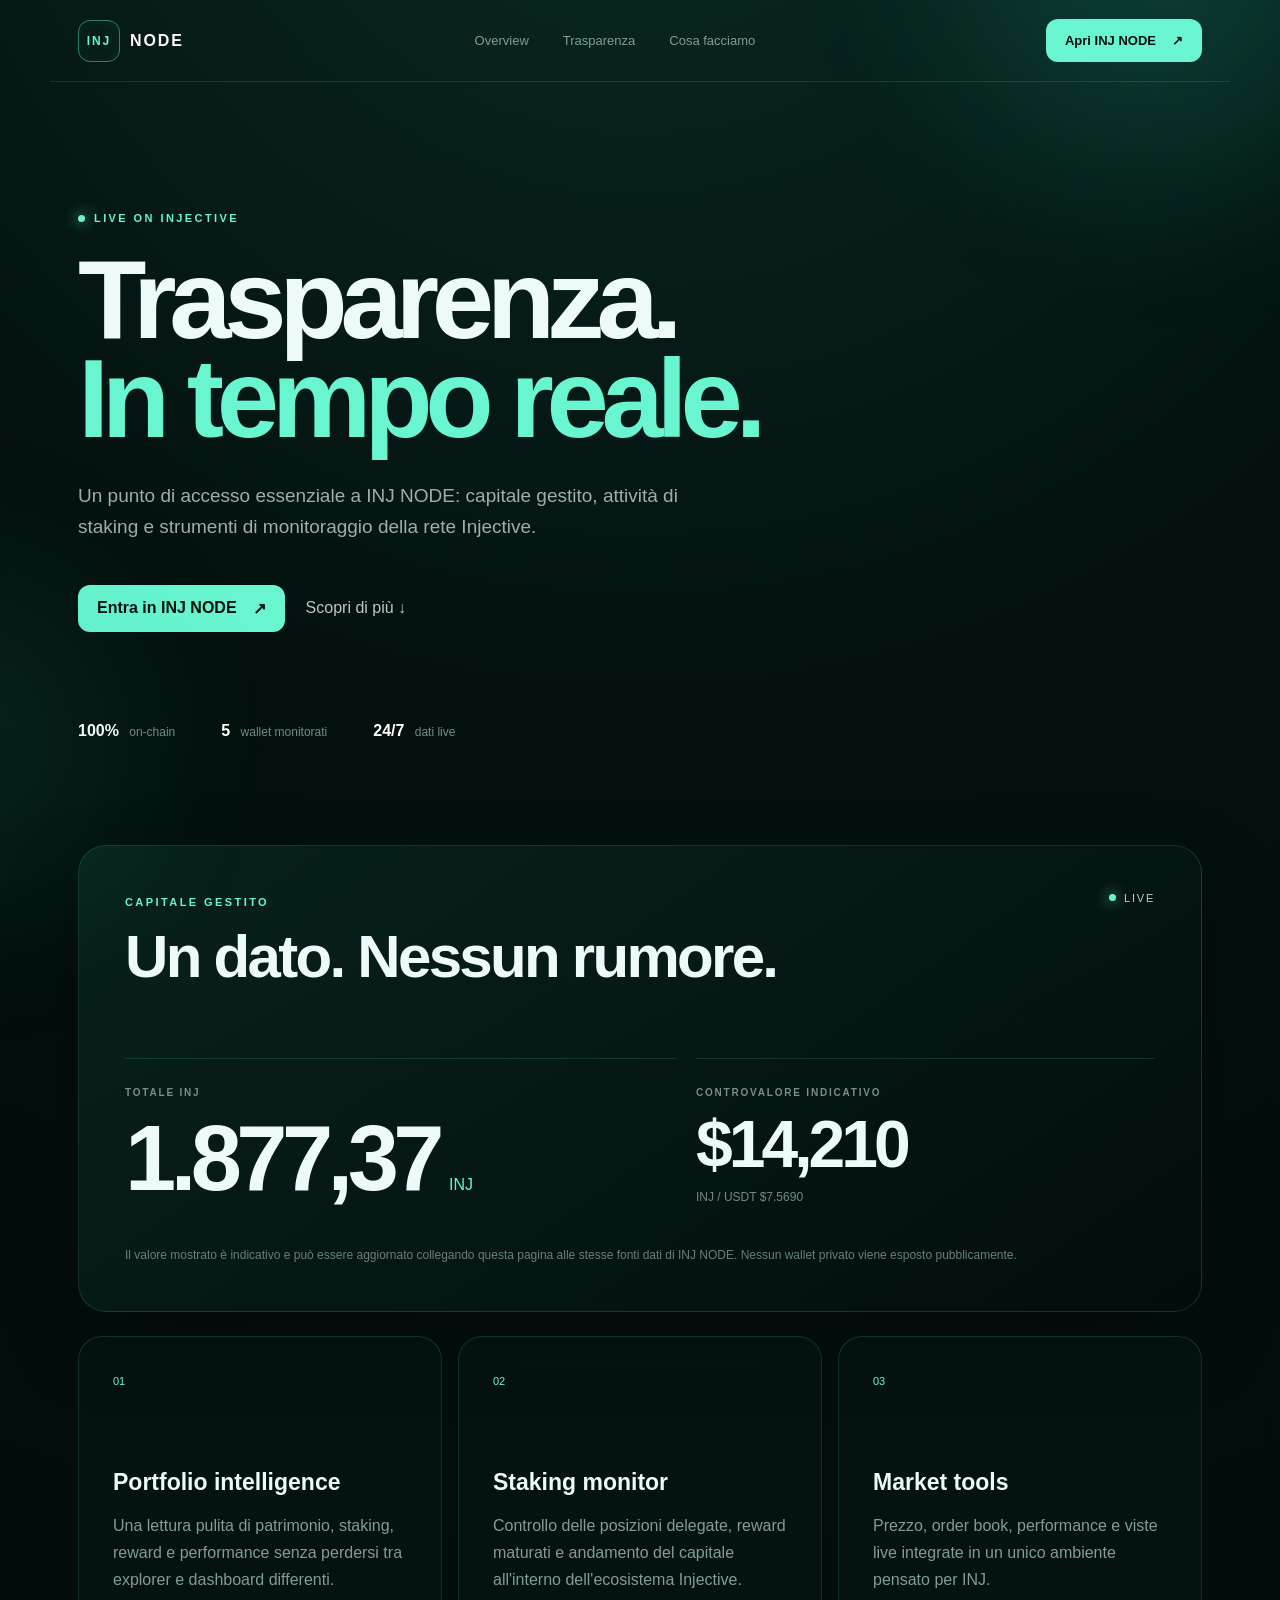
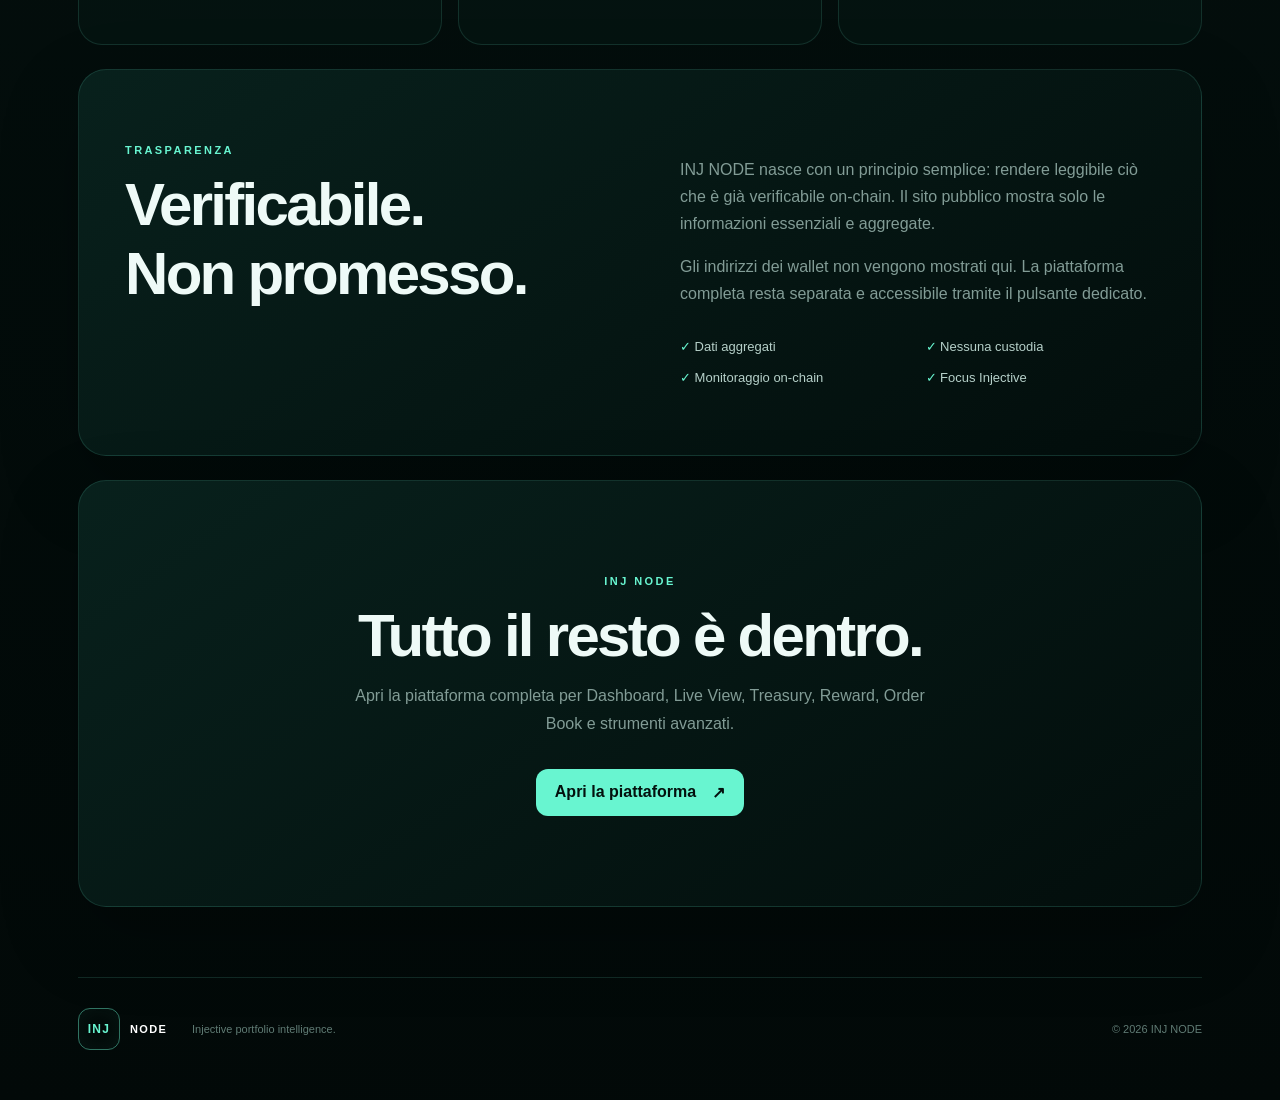
==== index.html @ b98b8f2f "Add files via upload" ====
<!doctype html><html lang="it"><head><meta charset="utf-8"><meta name="viewport" content="width=device-width,initial-scale=1,viewport-fit=cover"><meta name="theme-color" content="#061513"><title>INJ NODE — Injective Portfolio Intelligence</title><meta name="description" content="INJ NODE: monitoraggio trasparente del capitale gestito su Injective, staking, reward e strumenti live."><link rel="stylesheet" href="style.css"></head><body>
<div class="orb a"></div><div class="orb b"></div>
<header><a class="brand" href="#"><span class="logo">INJ</span><span>NODE</span></a><nav><a href="#overview">Overview</a><a href="#transparency">Trasparenza</a><a href="#about">Cosa facciamo</a></nav><a class="launch" id="launchTop" href="https://ivanbarbacini95-collab.github.io/INJ-VERSIONE-UFFICIALE/">Apri INJ NODE <span>↗</span></a></header>
<main>
<section class="hero"><div class="eyebrow"><i></i> LIVE ON INJECTIVE</div><h1>Trasparenza.<br><em>In tempo reale.</em></h1><p>Un punto di accesso essenziale a INJ NODE: capitale gestito, attività di staking e strumenti di monitoraggio della rete Injective.</p><div class="hero-actions"><a class="primary" href="https://ivanbarbacini95-collab.github.io/INJ-VERSIONE-UFFICIALE/">Entra in INJ NODE <span>↗</span></a><a class="secondary" href="#overview">Scopri di più ↓</a></div><div class="trust"><span><b>100%</b> on-chain</span><span><b>5</b> wallet monitorati</span><span><b>24/7</b> dati live</span></div></section>
<section class="panel" id="overview"><div class="panel-head"><div><span class="kicker">CAPITALE GESTITO</span><h2>Un dato. Nessun rumore.</h2></div><span class="live"><i></i> LIVE</span></div><div class="capital"><div><small>TOTALE INJ</small><strong id="injTotal">—</strong><span>INJ</span></div><div class="value"><small>CONTROVALORE INDICATIVO</small><strong id="usdTotal">—</strong><span id="priceLine">INJ / USDT —</span></div></div><p class="note">Il valore mostrato è indicativo e può essere aggiornato collegando questa pagina alle stesse fonti dati di INJ NODE. Nessun wallet privato viene esposto pubblicamente.</p></section>
<section class="grid" id="about"><article><span class="num">01</span><h3>Portfolio intelligence</h3><p>Una lettura pulita di patrimonio, staking, reward e performance senza perdersi tra explorer e dashboard differenti.</p></article><article><span class="num">02</span><h3>Staking monitor</h3><p>Controllo delle posizioni delegate, reward maturati e andamento del capitale all'interno dell'ecosistema Injective.</p></article><article><span class="num">03</span><h3>Market tools</h3><p>Prezzo, order book, performance e viste live integrate in un unico ambiente pensato per INJ.</p></article></section>
<section class="transparency" id="transparency"><div><span class="kicker">TRASPARENZA</span><h2>Verificabile.<br>Non promesso.</h2></div><div class="copy"><p>INJ NODE nasce con un principio semplice: rendere leggibile ciò che è già verificabile on-chain. Il sito pubblico mostra solo le informazioni essenziali e aggregate.</p><p>Gli indirizzi dei wallet non vengono mostrati qui. La piattaforma completa resta separata e accessibile tramite il pulsante dedicato.</p><div class="checks"><span>✓ Dati aggregati</span><span>✓ Nessuna custodia</span><span>✓ Monitoraggio on-chain</span><span>✓ Focus Injective</span></div></div></section>
<section class="cta"><span class="kicker">INJ NODE</span><h2>Tutto il resto è dentro.</h2><p>Apri la piattaforma completa per Dashboard, Live View, Treasury, Reward, Order Book e strumenti avanzati.</p><a class="primary" href="https://ivanbarbacini95-collab.github.io/INJ-VERSIONE-UFFICIALE/">Apri la piattaforma <span>↗</span></a></section>
</main><footer><div class="brand"><span class="logo">INJ</span><span>NODE</span></div><p>Injective portfolio intelligence.</p><span>© <span id="year"></span> INJ NODE</span></footer><script src="app.js"></script></body></html>
---- style.css ----
:root{--bg:#04110f;--panel:#071b18;--line:rgba(116,255,221,.13);--mint:#68f5d0;--text:#eefaf7;--muted:#819c96}*{box-sizing:border-box}html{scroll-behavior:smooth}body{margin:0;background:radial-gradient(circle at 50% -10%,#0a2c26 0,#04110f 32%,#020908 100%);color:var(--text);font-family:Inter,ui-sans-serif,-apple-system,BlinkMacSystemFont,"Segoe UI",sans-serif;min-height:100vh;overflow-x:hidden}.orb{position:fixed;border-radius:50%;filter:blur(90px);pointer-events:none;opacity:.13}.orb.a{width:420px;height:420px;background:#28ffd0;top:-240px;right:-100px}.orb.b{width:320px;height:320px;background:#23a98b;bottom:0;left:-200px}header{height:82px;max-width:1180px;margin:auto;padding:0 28px;display:flex;align-items:center;justify-content:space-between;border-bottom:1px solid var(--line);position:relative;z-index:2}.brand{display:flex;align-items:center;gap:10px;font-weight:800;letter-spacing:.12em;color:white;text-decoration:none}.logo{display:grid;place-items:center;width:42px;height:42px;border:1px solid rgba(104,245,208,.45);border-radius:12px;color:var(--mint);font-size:12px;box-shadow:inset 0 0 22px rgba(104,245,208,.06)}nav{display:flex;gap:34px}nav a{color:var(--muted);text-decoration:none;font-size:13px}.launch,.primary{background:var(--mint);color:#03100d;text-decoration:none;font-weight:800;border-radius:12px;padding:14px 19px;display:inline-flex;gap:16px;align-items:center}.launch{font-size:13px}.hero{max-width:1180px;margin:auto;padding:130px 28px 105px}.eyebrow,.kicker{font-size:11px;letter-spacing:.22em;font-weight:800;color:var(--mint)}.eyebrow{display:flex;gap:9px;align-items:center}.eyebrow i,.live i{width:7px;height:7px;background:var(--mint);border-radius:50%;box-shadow:0 0 14px var(--mint)}h1{font-size:clamp(58px,9vw,112px);line-height:.88;letter-spacing:-.065em;margin:27px 0 32px;max-width:900px}h1 em{font-style:normal;color:var(--mint)}.hero>p{max-width:650px;color:#9bb0ab;font-size:19px;line-height:1.65}.hero-actions{display:flex;gap:13px;margin-top:42px}.secondary{color:#b7cbc6;text-decoration:none;padding:14px 8px}.trust{display:flex;gap:46px;margin-top:90px;color:#728d87;font-size:12px}.trust b{color:white;font-size:16px;margin-right:7px}.panel,.transparency,.cta{max-width:1124px;margin:0 auto 24px;border:1px solid var(--line);border-radius:28px;background:linear-gradient(145deg,rgba(9,36,31,.88),rgba(3,14,12,.88));padding:46px;box-shadow:0 30px 80px rgba(0,0,0,.22)}.panel-head{display:flex;justify-content:space-between;align-items:start}.panel h2,.transparency h2,.cta h2{font-size:clamp(34px,5vw,60px);letter-spacing:-.045em;margin:12px 0}.live{font-size:11px;letter-spacing:.16em;color:#b8d4cd;display:flex;align-items:center;gap:8px}.capital{display:grid;grid-template-columns:1.2fr 1fr;gap:20px;margin-top:55px}.capital>div{border-top:1px solid var(--line);padding-top:28px}.capital small{display:block;color:#75908a;letter-spacing:.18em;font-size:10px;font-weight:800}.capital strong{font-size:clamp(52px,8vw,92px);letter-spacing:-.06em;display:inline-block;margin-top:8px}.capital span{color:var(--mint);margin-left:10px}.value strong{font-size:clamp(38px,6vw,66px)}.value span{display:block;margin:8px 0 0;color:#718a84;font-size:12px}.note{color:#66817a;font-size:12px;line-height:1.6;margin:35px 0 0}.grid{max-width:1124px;margin:24px auto;display:grid;grid-template-columns:repeat(3,1fr);gap:16px}.grid article{min-height:290px;padding:34px;border:1px solid var(--line);border-radius:24px;background:rgba(5,23,20,.64)}.num{color:var(--mint);font-size:11px}.grid h3{font-size:23px;margin:80px 0 14px}.grid p,.copy p,.cta p{color:#829c96;line-height:1.7}.transparency{display:grid;grid-template-columns:1fr 1fr;gap:80px;padding-top:70px;padding-bottom:70px}.checks{display:grid;grid-template-columns:1fr 1fr;gap:16px;margin-top:32px;color:#b6d0c9;font-size:13px}.checks span::first-letter{color:var(--mint)}.cta{text-align:center;padding:90px 30px}.cta p{max-width:580px;margin:0 auto 32px}footer{max-width:1124px;margin:70px auto 0;padding:30px 0 50px;border-top:1px solid var(--line);display:flex;align-items:center;gap:25px;color:#607b74;font-size:11px}footer p{flex:1}@media(max-width:760px){header{height:70px;padding:0 18px}nav{display:none}.launch{padding:11px 13px}.launch span{display:none}.hero{padding:90px 20px 70px}h1{font-size:60px}.hero>p{font-size:16px}.hero-actions{flex-direction:column;align-items:flex-start}.trust{gap:18px;flex-wrap:wrap;margin-top:65px}.panel,.transparency,.cta{margin-left:14px;margin-right:14px;padding:28px;border-radius:22px}.capital,.transparency{grid-template-columns:1fr}.capital{gap:35px;margin-top:40px}.grid{grid-template-columns:1fr;margin:14px}.grid article{min-height:220px}.grid h3{margin-top:50px}.transparency{gap:25px}.checks{grid-template-columns:1fr}footer{margin:50px 18px 0;flex-wrap:wrap}.brand{font-size:12px}}
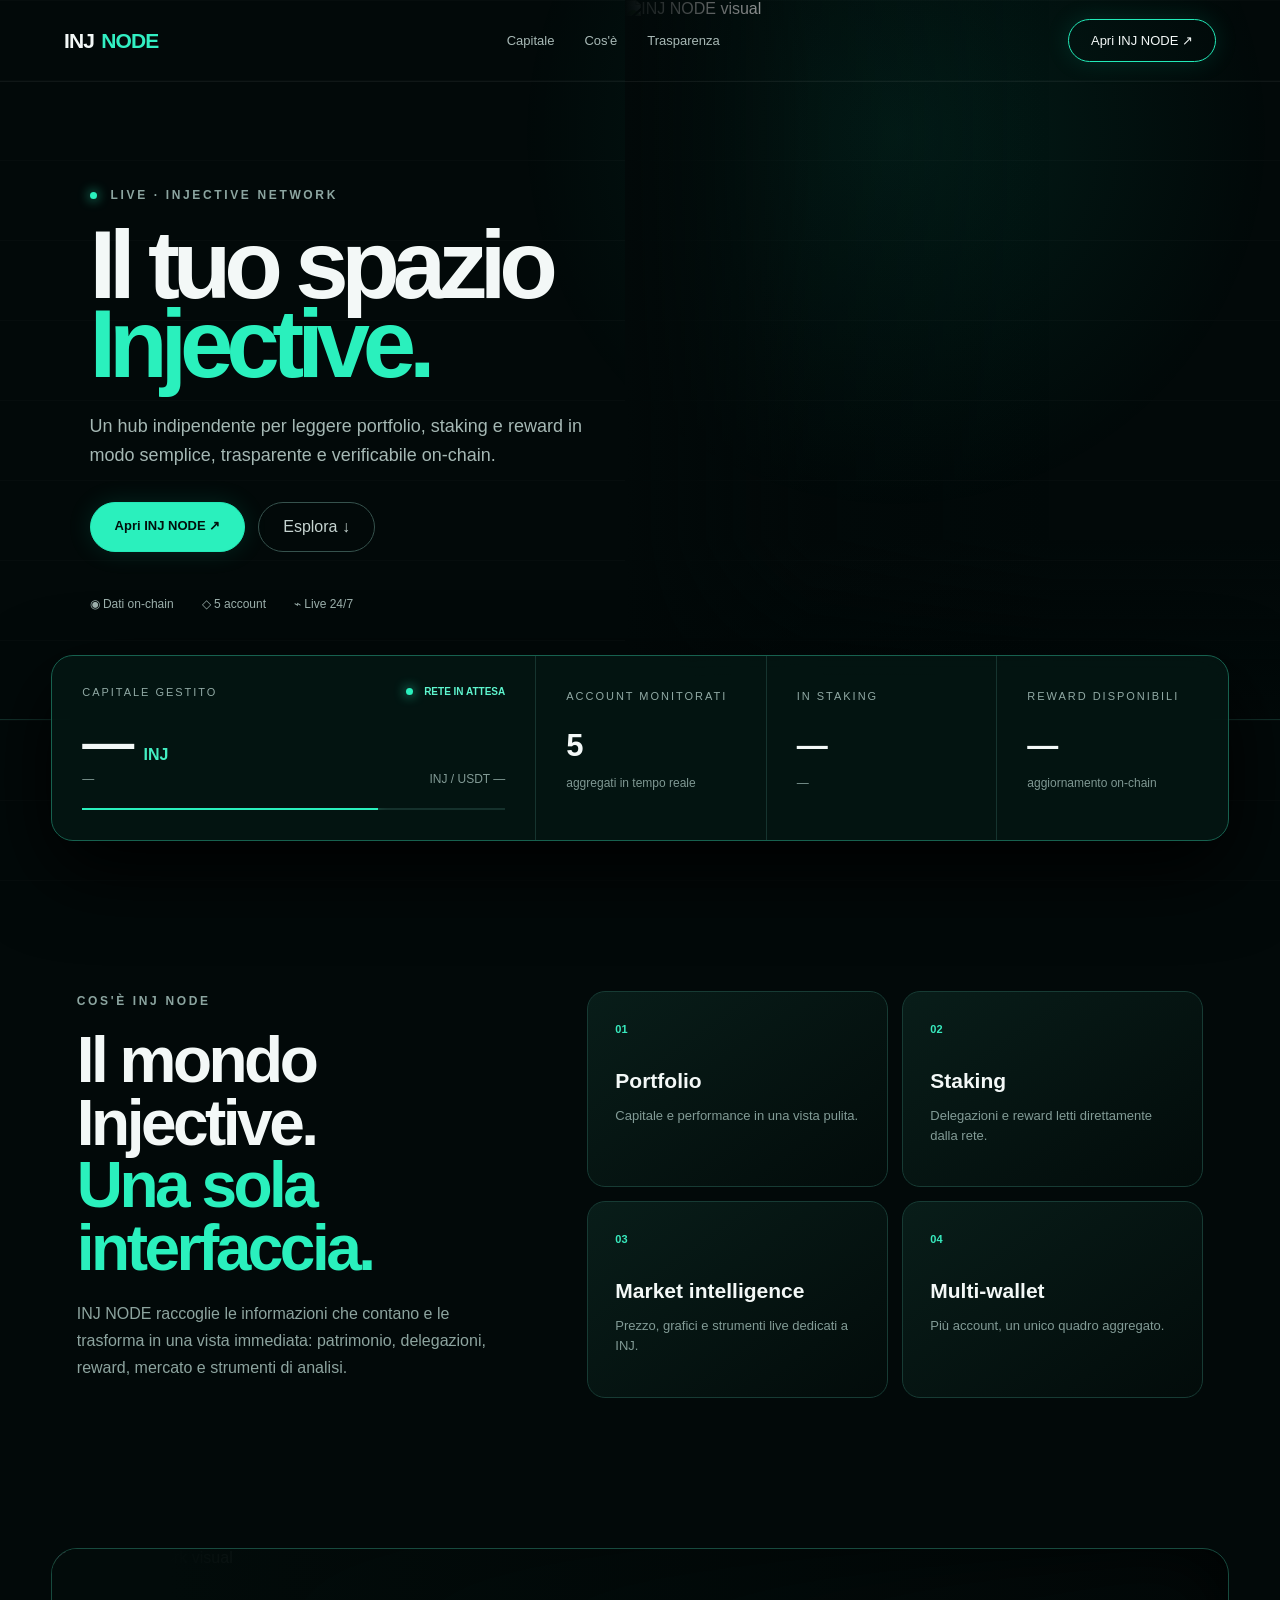
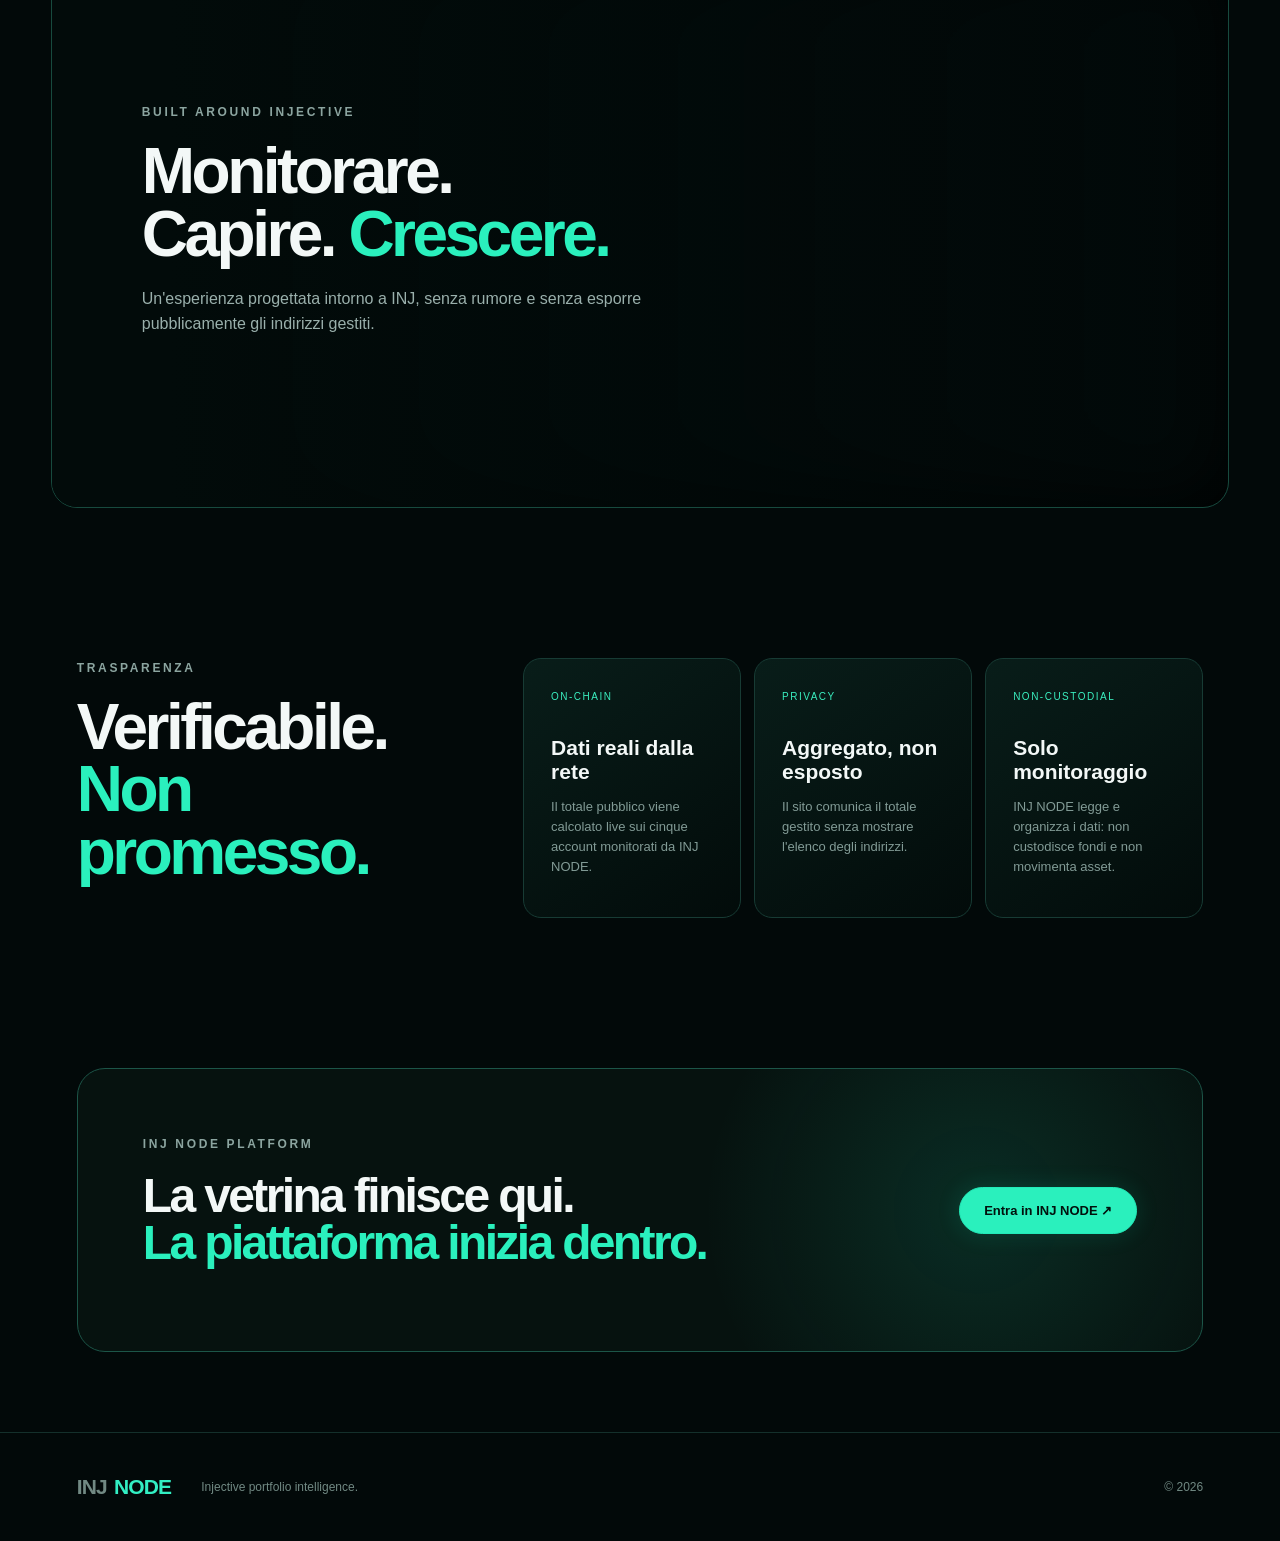
==== commit f50c588a: "Add files via upload" ====
--- a/index.html
+++ b/index.html
@@ -1,10 +1,9 @@
-<!doctype html><html lang="it"><head><meta charset="utf-8"><meta name="viewport" content="width=device-width,initial-scale=1,viewport-fit=cover"><meta name="theme-color" content="#061513"><title>INJ NODE — Injective Portfolio Intelligence</title><meta name="description" content="INJ NODE: monitoraggio trasparente del capitale gestito su Injective, staking, reward e strumenti live."><link rel="stylesheet" href="style.css"></head><body>
-<div class="orb a"></div><div class="orb b"></div>
-<header><a class="brand" href="#"><span class="logo">INJ</span><span>NODE</span></a><nav><a href="#overview">Overview</a><a href="#transparency">Trasparenza</a><a href="#about">Cosa facciamo</a></nav><a class="launch" id="launchTop" href="https://ivanbarbacini95-collab.github.io/INJ-VERSIONE-UFFICIALE/">Apri INJ NODE <span>↗</span></a></header>
-<main>
-<section class="hero"><div class="eyebrow"><i></i> LIVE ON INJECTIVE</div><h1>Trasparenza.<br><em>In tempo reale.</em></h1><p>Un punto di accesso essenziale a INJ NODE: capitale gestito, attività di staking e strumenti di monitoraggio della rete Injective.</p><div class="hero-actions"><a class="primary" href="https://ivanbarbacini95-collab.github.io/INJ-VERSIONE-UFFICIALE/">Entra in INJ NODE <span>↗</span></a><a class="secondary" href="#overview">Scopri di più ↓</a></div><div class="trust"><span><b>100%</b> on-chain</span><span><b>5</b> wallet monitorati</span><span><b>24/7</b> dati live</span></div></section>
-<section class="panel" id="overview"><div class="panel-head"><div><span class="kicker">CAPITALE GESTITO</span><h2>Un dato. Nessun rumore.</h2></div><span class="live"><i></i> LIVE</span></div><div class="capital"><div><small>TOTALE INJ</small><strong id="injTotal">—</strong><span>INJ</span></div><div class="value"><small>CONTROVALORE INDICATIVO</small><strong id="usdTotal">—</strong><span id="priceLine">INJ / USDT —</span></div></div><p class="note">Il valore mostrato è indicativo e può essere aggiornato collegando questa pagina alle stesse fonti dati di INJ NODE. Nessun wallet privato viene esposto pubblicamente.</p></section>
-<section class="grid" id="about"><article><span class="num">01</span><h3>Portfolio intelligence</h3><p>Una lettura pulita di patrimonio, staking, reward e performance senza perdersi tra explorer e dashboard differenti.</p></article><article><span class="num">02</span><h3>Staking monitor</h3><p>Controllo delle posizioni delegate, reward maturati e andamento del capitale all'interno dell'ecosistema Injective.</p></article><article><span class="num">03</span><h3>Market tools</h3><p>Prezzo, order book, performance e viste live integrate in un unico ambiente pensato per INJ.</p></article></section>
-<section class="transparency" id="transparency"><div><span class="kicker">TRASPARENZA</span><h2>Verificabile.<br>Non promesso.</h2></div><div class="copy"><p>INJ NODE nasce con un principio semplice: rendere leggibile ciò che è già verificabile on-chain. Il sito pubblico mostra solo le informazioni essenziali e aggregate.</p><p>Gli indirizzi dei wallet non vengono mostrati qui. La piattaforma completa resta separata e accessibile tramite il pulsante dedicato.</p><div class="checks"><span>✓ Dati aggregati</span><span>✓ Nessuna custodia</span><span>✓ Monitoraggio on-chain</span><span>✓ Focus Injective</span></div></div></section>
-<section class="cta"><span class="kicker">INJ NODE</span><h2>Tutto il resto è dentro.</h2><p>Apri la piattaforma completa per Dashboard, Live View, Treasury, Reward, Order Book e strumenti avanzati.</p><a class="primary" href="https://ivanbarbacini95-collab.github.io/INJ-VERSIONE-UFFICIALE/">Apri la piattaforma <span>↗</span></a></section>
-</main><footer><div class="brand"><span class="logo">INJ</span><span>NODE</span></div><p>Injective portfolio intelligence.</p><span>© <span id="year"></span> INJ NODE</span></footer><script src="app.js"></script></body></html>
+<!doctype html><html lang="it"><head><meta charset="utf-8"><meta name="viewport" content="width=device-width,initial-scale=1,viewport-fit=cover"><meta name="theme-color" content="#020b0b"><title>INJ NODE — Injective Portfolio Intelligence</title><meta name="description" content="INJ NODE: capitale gestito, staking, reward e trasparenza on-chain su Injective."><link rel="stylesheet" href="style.css"></head><body>
+<header><a class="brand" href="#"><span class="mark">INJ</span><b>NODE</b></a><nav><a href="#capital">Capitale</a><a href="#about">Cos'è</a><a href="#transparency">Trasparenza</a></nav><a class="launch" href="https://ivanbarbacini95-collab.github.io/INJ-VERSIONE-UFFICIALE/">Apri INJ NODE ↗</a></header>
+<main><section class="hero"><div class="heroCopy"><div class="eyebrow"><i></i> LIVE · INJECTIVE NETWORK</div><h1>Il tuo spazio<br><em>Injective.</em></h1><p>Un hub indipendente per leggere portfolio, staking e reward in modo semplice, trasparente e verificabile on-chain.</p><div class="actions"><a class="primary" href="https://ivanbarbacini95-collab.github.io/INJ-VERSIONE-UFFICIALE/">Apri INJ NODE ↗</a><a class="ghost" href="#capital">Esplora ↓</a></div><div class="micro"><span>◉ Dati on-chain</span><span>◇ 5 account</span><span>⌁ Live 24/7</span></div></div><div class="heroArt"><img src="assets/inj-node-visual.png" alt="INJ NODE visual"><div class="artFade"></div></div></section>
+<section class="stats" id="capital"><article class="mainStat"><div class="label"><span>CAPITALE GESTITO</span><b id="status"><i></i> LIVE</b></div><div class="big"><strong id="injTotal">—</strong><span>INJ</span></div><div class="sub"><span id="fiatTotal">—</span><span id="price">INJ / USDT —</span></div><div class="line"><i id="loadLine"></i></div></article><article><small>ACCOUNT MONITORATI</small><strong>5</strong><span>aggregati in tempo reale</span></article><article><small>IN STAKING</small><strong id="staked">—</strong><span id="stakeRatio">—</span></article><article><small>REWARD DISPONIBILI</small><strong id="rewards">—</strong><span>aggiornamento on-chain</span></article></section>
+<section class="section about" id="about"><div><span class="kicker">COS'È INJ NODE</span><h2>Il mondo Injective.<br><em>Una sola interfaccia.</em></h2><p>INJ NODE raccoglie le informazioni che contano e le trasforma in una vista immediata: patrimonio, delegazioni, reward, mercato e strumenti di analisi.</p></div><div class="featureGrid"><article><b>01</b><h3>Portfolio</h3><p>Capitale e performance in una vista pulita.</p></article><article><b>02</b><h3>Staking</h3><p>Delegazioni e reward letti direttamente dalla rete.</p></article><article><b>03</b><h3>Market intelligence</h3><p>Prezzo, grafici e strumenti live dedicati a INJ.</p></article><article><b>04</b><h3>Multi-wallet</h3><p>Più account, un unico quadro aggregato.</p></article></div></section>
+<section class="visualBreak"><img src="assets/inj-node-visual.png" alt="Injective network visual"><div><span class="kicker">BUILT AROUND INJECTIVE</span><h2>Monitorare.<br>Capire. <em>Crescere.</em></h2><p>Un'esperienza progettata intorno a INJ, senza rumore e senza esporre pubblicamente gli indirizzi gestiti.</p></div></section>
+<section class="section transparency" id="transparency"><div><span class="kicker">TRASPARENZA</span><h2>Verificabile.<br><em>Non promesso.</em></h2></div><div class="transCards"><article><span>ON-CHAIN</span><h3>Dati reali dalla rete</h3><p>Il totale pubblico viene calcolato live sui cinque account monitorati da INJ NODE.</p></article><article><span>PRIVACY</span><h3>Aggregato, non esposto</h3><p>Il sito comunica il totale gestito senza mostrare l'elenco degli indirizzi.</p></article><article><span>NON-CUSTODIAL</span><h3>Solo monitoraggio</h3><p>INJ NODE legge e organizza i dati: non custodisce fondi e non movimenta asset.</p></article></div></section>
+<section class="cta"><div><span class="kicker">INJ NODE PLATFORM</span><h2>La vetrina finisce qui.<br><em>La piattaforma inizia dentro.</em></h2></div><a class="primary" href="https://ivanbarbacini95-collab.github.io/INJ-VERSIONE-UFFICIALE/">Entra in INJ NODE ↗</a></section></main>
+<footer><div class="brand"><span class="mark">INJ</span><b>NODE</b></div><p>Injective portfolio intelligence.</p><span>© <span id="year"></span></span></footer><script src="app.js"></script></body></html>
--- a/style.css
+++ b/style.css
@@ -1 +1 @@
-:root{--bg:#04110f;--panel:#071b18;--line:rgba(116,255,221,.13);--mint:#68f5d0;--text:#eefaf7;--muted:#819c96}*{box-sizing:border-box}html{scroll-behavior:smooth}body{margin:0;background:radial-gradient(circle at 50% -10%,#0a2c26 0,#04110f 32%,#020908 100%);color:var(--text);font-family:Inter,ui-sans-serif,-apple-system,BlinkMacSystemFont,"Segoe UI",sans-serif;min-height:100vh;overflow-x:hidden}.orb{position:fixed;border-radius:50%;filter:blur(90px);pointer-events:none;opacity:.13}.orb.a{width:420px;height:420px;background:#28ffd0;top:-240px;right:-100px}.orb.b{width:320px;height:320px;background:#23a98b;bottom:0;left:-200px}header{height:82px;max-width:1180px;margin:auto;padding:0 28px;display:flex;align-items:center;justify-content:space-between;border-bottom:1px solid var(--line);position:relative;z-index:2}.brand{display:flex;align-items:center;gap:10px;font-weight:800;letter-spacing:.12em;color:white;text-decoration:none}.logo{display:grid;place-items:center;width:42px;height:42px;border:1px solid rgba(104,245,208,.45);border-radius:12px;color:var(--mint);font-size:12px;box-shadow:inset 0 0 22px rgba(104,245,208,.06)}nav{display:flex;gap:34px}nav a{color:var(--muted);text-decoration:none;font-size:13px}.launch,.primary{background:var(--mint);color:#03100d;text-decoration:none;font-weight:800;border-radius:12px;padding:14px 19px;display:inline-flex;gap:16px;align-items:center}.launch{font-size:13px}.hero{max-width:1180px;margin:auto;padding:130px 28px 105px}.eyebrow,.kicker{font-size:11px;letter-spacing:.22em;font-weight:800;color:var(--mint)}.eyebrow{display:flex;gap:9px;align-items:center}.eyebrow i,.live i{width:7px;height:7px;background:var(--mint);border-radius:50%;box-shadow:0 0 14px var(--mint)}h1{font-size:clamp(58px,9vw,112px);line-height:.88;letter-spacing:-.065em;margin:27px 0 32px;max-width:900px}h1 em{font-style:normal;color:var(--mint)}.hero>p{max-width:650px;color:#9bb0ab;font-size:19px;line-height:1.65}.hero-actions{display:flex;gap:13px;margin-top:42px}.secondary{color:#b7cbc6;text-decoration:none;padding:14px 8px}.trust{display:flex;gap:46px;margin-top:90px;color:#728d87;font-size:12px}.trust b{color:white;font-size:16px;margin-right:7px}.panel,.transparency,.cta{max-width:1124px;margin:0 auto 24px;border:1px solid var(--line);border-radius:28px;background:linear-gradient(145deg,rgba(9,36,31,.88),rgba(3,14,12,.88));padding:46px;box-shadow:0 30px 80px rgba(0,0,0,.22)}.panel-head{display:flex;justify-content:space-between;align-items:start}.panel h2,.transparency h2,.cta h2{font-size:clamp(34px,5vw,60px);letter-spacing:-.045em;margin:12px 0}.live{font-size:11px;letter-spacing:.16em;color:#b8d4cd;display:flex;align-items:center;gap:8px}.capital{display:grid;grid-template-columns:1.2fr 1fr;gap:20px;margin-top:55px}.capital>div{border-top:1px solid var(--line);padding-top:28px}.capital small{display:block;color:#75908a;letter-spacing:.18em;font-size:10px;font-weight:800}.capital strong{font-size:clamp(52px,8vw,92px);letter-spacing:-.06em;display:inline-block;margin-top:8px}.capital span{color:var(--mint);margin-left:10px}.value strong{font-size:clamp(38px,6vw,66px)}.value span{display:block;margin:8px 0 0;color:#718a84;font-size:12px}.note{color:#66817a;font-size:12px;line-height:1.6;margin:35px 0 0}.grid{max-width:1124px;margin:24px auto;display:grid;grid-template-columns:repeat(3,1fr);gap:16px}.grid article{min-height:290px;padding:34px;border:1px solid var(--line);border-radius:24px;background:rgba(5,23,20,.64)}.num{color:var(--mint);font-size:11px}.grid h3{font-size:23px;margin:80px 0 14px}.grid p,.copy p,.cta p{color:#829c96;line-height:1.7}.transparency{display:grid;grid-template-columns:1fr 1fr;gap:80px;padding-top:70px;padding-bottom:70px}.checks{display:grid;grid-template-columns:1fr 1fr;gap:16px;margin-top:32px;color:#b6d0c9;font-size:13px}.checks span::first-letter{color:var(--mint)}.cta{text-align:center;padding:90px 30px}.cta p{max-width:580px;margin:0 auto 32px}footer{max-width:1124px;margin:70px auto 0;padding:30px 0 50px;border-top:1px solid var(--line);display:flex;align-items:center;gap:25px;color:#607b74;font-size:11px}footer p{flex:1}@media(max-width:760px){header{height:70px;padding:0 18px}nav{display:none}.launch{padding:11px 13px}.launch span{display:none}.hero{padding:90px 20px 70px}h1{font-size:60px}.hero>p{font-size:16px}.hero-actions{flex-direction:column;align-items:flex-start}.trust{gap:18px;flex-wrap:wrap;margin-top:65px}.panel,.transparency,.cta{margin-left:14px;margin-right:14px;padding:28px;border-radius:22px}.capital,.transparency{grid-template-columns:1fr}.capital{gap:35px;margin-top:40px}.grid{grid-template-columns:1fr;margin:14px}.grid article{min-height:220px}.grid h3{margin-top:50px}.transparency{gap:25px}.checks{grid-template-columns:1fr}footer{margin:50px 18px 0;flex-wrap:wrap}.brand{font-size:12px}}
+*{box-sizing:border-box}html{scroll-behavior:smooth}body{margin:0;background:#020909;color:#f3f8f7;font-family:Inter,ui-sans-serif,-apple-system,BlinkMacSystemFont,"Segoe UI",sans-serif;overflow-x:hidden}body:before{content:"";position:fixed;inset:0;pointer-events:none;background:radial-gradient(circle at 70% 15%,rgba(20,238,186,.09),transparent 32%),linear-gradient(rgba(255,255,255,.018) 1px,transparent 1px);background-size:auto,100% 80px;z-index:-1}a{color:inherit;text-decoration:none}header{height:82px;display:flex;align-items:center;gap:38px;padding:0 max(5vw,24px);position:absolute;z-index:5;width:100%;border-bottom:1px solid rgba(255,255,255,.06)}.brand{display:flex;align-items:center;gap:7px;font-size:21px;letter-spacing:-.04em}.mark{font-weight:900}.brand b{color:#32efc3}nav{display:flex;gap:30px;margin:auto;font-size:13px;color:#a8b9b6}.launch,.primary{border:1px solid #22eab8;border-radius:999px;padding:13px 22px;box-shadow:0 0 25px rgba(26,235,181,.13);font-size:13px}.primary{display:inline-flex;background:#2af0bd;color:#02110d;font-weight:800;padding:15px 24px}.hero{min-height:720px;display:grid;grid-template-columns:45% 55%;align-items:center;padding-left:max(7vw,28px);position:relative;border-bottom:1px solid #12312b}.heroCopy{z-index:2;padding-top:80px}.eyebrow,.kicker{color:#8ca5a0;font-size:12px;letter-spacing:.22em;font-weight:700}.eyebrow i,#status i{display:inline-block;width:7px;height:7px;border-radius:50%;background:#2af0bd;box-shadow:0 0 12px #2af0bd;margin-right:8px}.hero h1{font-size:clamp(62px,7.5vw,122px);line-height:.82;letter-spacing:-.075em;margin:24px 0 28px}.hero h1 em,h2 em{font-style:normal;color:#2af0bd}.hero p{max-width:600px;color:#a5b8b4;font-size:18px;line-height:1.6}.actions{display:flex;gap:13px;margin:32px 0}.ghost{border:1px solid #36524d;border-radius:999px;padding:15px 24px;color:#c6d4d1}.micro{display:flex;gap:28px;color:#9db1ad;font-size:12px;margin-top:45px}.heroArt{height:100%;overflow:hidden;position:relative}.heroArt img{width:100%;height:100%;object-fit:cover;object-position:45% center;filter:saturate(.8) contrast(1.1)}.heroArt:before{content:"";position:absolute;inset:0;z-index:1;background:linear-gradient(90deg,#020909 0%,rgba(2,9,9,.25) 28%,transparent 65%),linear-gradient(0deg,#020909 0%,transparent 25%)}.stats{width:min(1450px,92%);margin:-65px auto 0;position:relative;z-index:3;display:grid;grid-template-columns:2.1fr repeat(3,1fr);border:1px solid #17614f;background:rgba(4,22,19,.88);backdrop-filter:blur(18px);border-radius:22px;overflow:hidden;box-shadow:0 30px 80px #000}.stats article{padding:30px;border-right:1px solid #16342f;min-height:170px}.stats article:last-child{border:0}.stats small,.label span{font-size:11px;letter-spacing:.18em;color:#91aaa5}.stats article>strong{font-size:31px;display:block;margin:24px 0 9px}.stats article>span{font-size:12px;color:#7f9893}.label{display:flex;justify-content:space-between}.label b{font-size:10px;color:#5ef5ce}.big{display:flex;align-items:baseline;gap:12px;margin-top:14px}.big strong{font-size:52px;letter-spacing:-.05em}.big span{color:#43eec2;font-weight:800}.sub{display:flex;justify-content:space-between;color:#829b96;font-size:12px}.line{height:2px;background:#15312c;margin-top:22px;overflow:hidden}.line i{display:block;width:70%;height:100%;background:#2af0bd;box-shadow:0 0 12px #2af0bd}.section{width:min(1350px,88%);margin:150px auto}.about{display:grid;grid-template-columns:.8fr 1.2fr;gap:100px}.section h2,.visualBreak h2,.cta h2{font-size:clamp(42px,5vw,74px);line-height:.98;letter-spacing:-.055em;margin:20px 0}.section>div>p{color:#8da49f;line-height:1.7;font-size:16px;max-width:520px}.featureGrid{display:grid;grid-template-columns:1fr 1fr;gap:14px}.featureGrid article,.transCards article{border:1px solid #173b34;background:linear-gradient(145deg,rgba(13,40,34,.65),rgba(4,14,12,.6));border-radius:18px;padding:27px;min-height:190px}.featureGrid b{color:#38eabe;font-size:11px}.featureGrid h3,.transCards h3{font-size:21px;margin:32px 0 10px}.featureGrid p,.transCards p{color:#829b96;line-height:1.55;font-size:13px}.visualBreak{width:min(1450px,92%);height:560px;margin:0 auto 150px;border:1px solid #174a3e;border-radius:26px;overflow:hidden;position:relative;display:flex;align-items:center;padding:7%;box-shadow:inset 0 0 80px #000}.visualBreak img{position:absolute;inset:0;width:100%;height:100%;object-fit:cover;object-position:center 75%;opacity:.58}.visualBreak:after{content:"";position:absolute;inset:0;background:linear-gradient(90deg,#020b0a 10%,rgba(2,11,10,.62) 47%,rgba(2,11,10,.1))}.visualBreak div{z-index:2;max-width:570px}.visualBreak p{color:#9ab0ac;line-height:1.6}.transparency{display:grid;grid-template-columns:.7fr 1.3fr;gap:80px}.transCards{display:grid;grid-template-columns:repeat(3,1fr);gap:13px}.transCards article span{color:#3aefc0;font-size:10px;letter-spacing:.15em}.cta{width:min(1350px,88%);margin:100px auto 80px;padding:65px;border:1px solid #1c5548;border-radius:28px;background:radial-gradient(circle at 80%,rgba(38,238,187,.12),transparent 30%),#06120f;display:flex;align-items:center;justify-content:space-between}.cta h2{font-size:48px}footer{padding:35px 6%;border-top:1px solid #14302b;display:flex;align-items:center;gap:30px;color:#718983;font-size:12px}footer p{margin-right:auto}@media(max-width:850px){header nav{display:none}.launch{margin-left:auto}.hero{grid-template-columns:1fr;min-height:760px;padding:120px 25px 50px}.heroArt{position:absolute;inset:0;opacity:.38}.heroCopy{padding:0}.hero h1{font-size:72px}.micro{flex-wrap:wrap}.stats{grid-template-columns:1fr 1fr;margin-top:-25px}.mainStat{grid-column:1/-1}.about,.transparency{grid-template-columns:1fr;gap:45px}.featureGrid,.transCards{grid-template-columns:1fr}.section{margin:100px auto}.visualBreak{height:500px}.cta{padding:35px;display:block}.cta .primary{margin-top:20px}.stats article{min-height:145px;padding:22px}.big strong{font-size:42px}}@media(max-width:520px){header{height:70px}.hero{min-height:700px}.hero h1{font-size:58px}.hero p{font-size:15px}.stats{grid-template-columns:1fr}.mainStat{grid-column:auto}.stats article{border-right:0;border-bottom:1px solid #16342f}.featureGrid{grid-template-columns:1fr}.visualBreak{width:92%;height:430px}.cta h2{font-size:38px}footer{flex-wrap:wrap}}
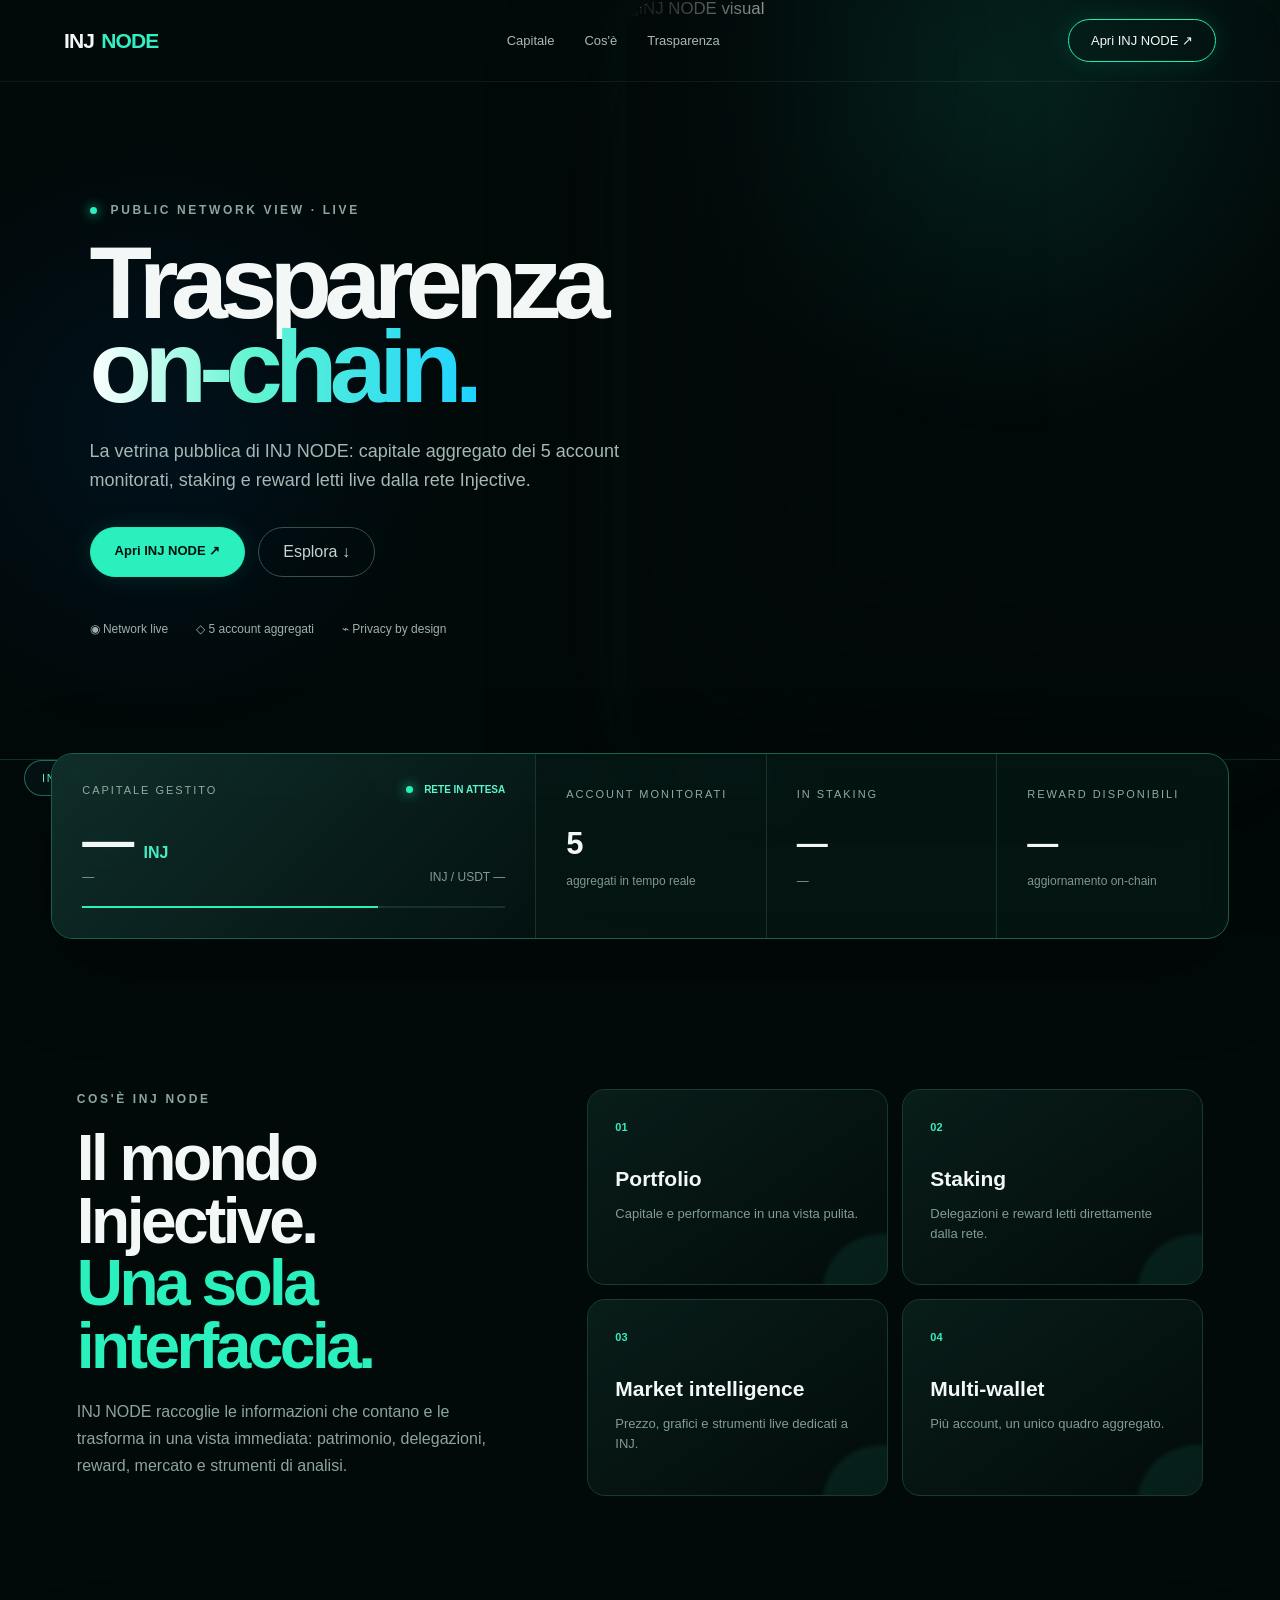
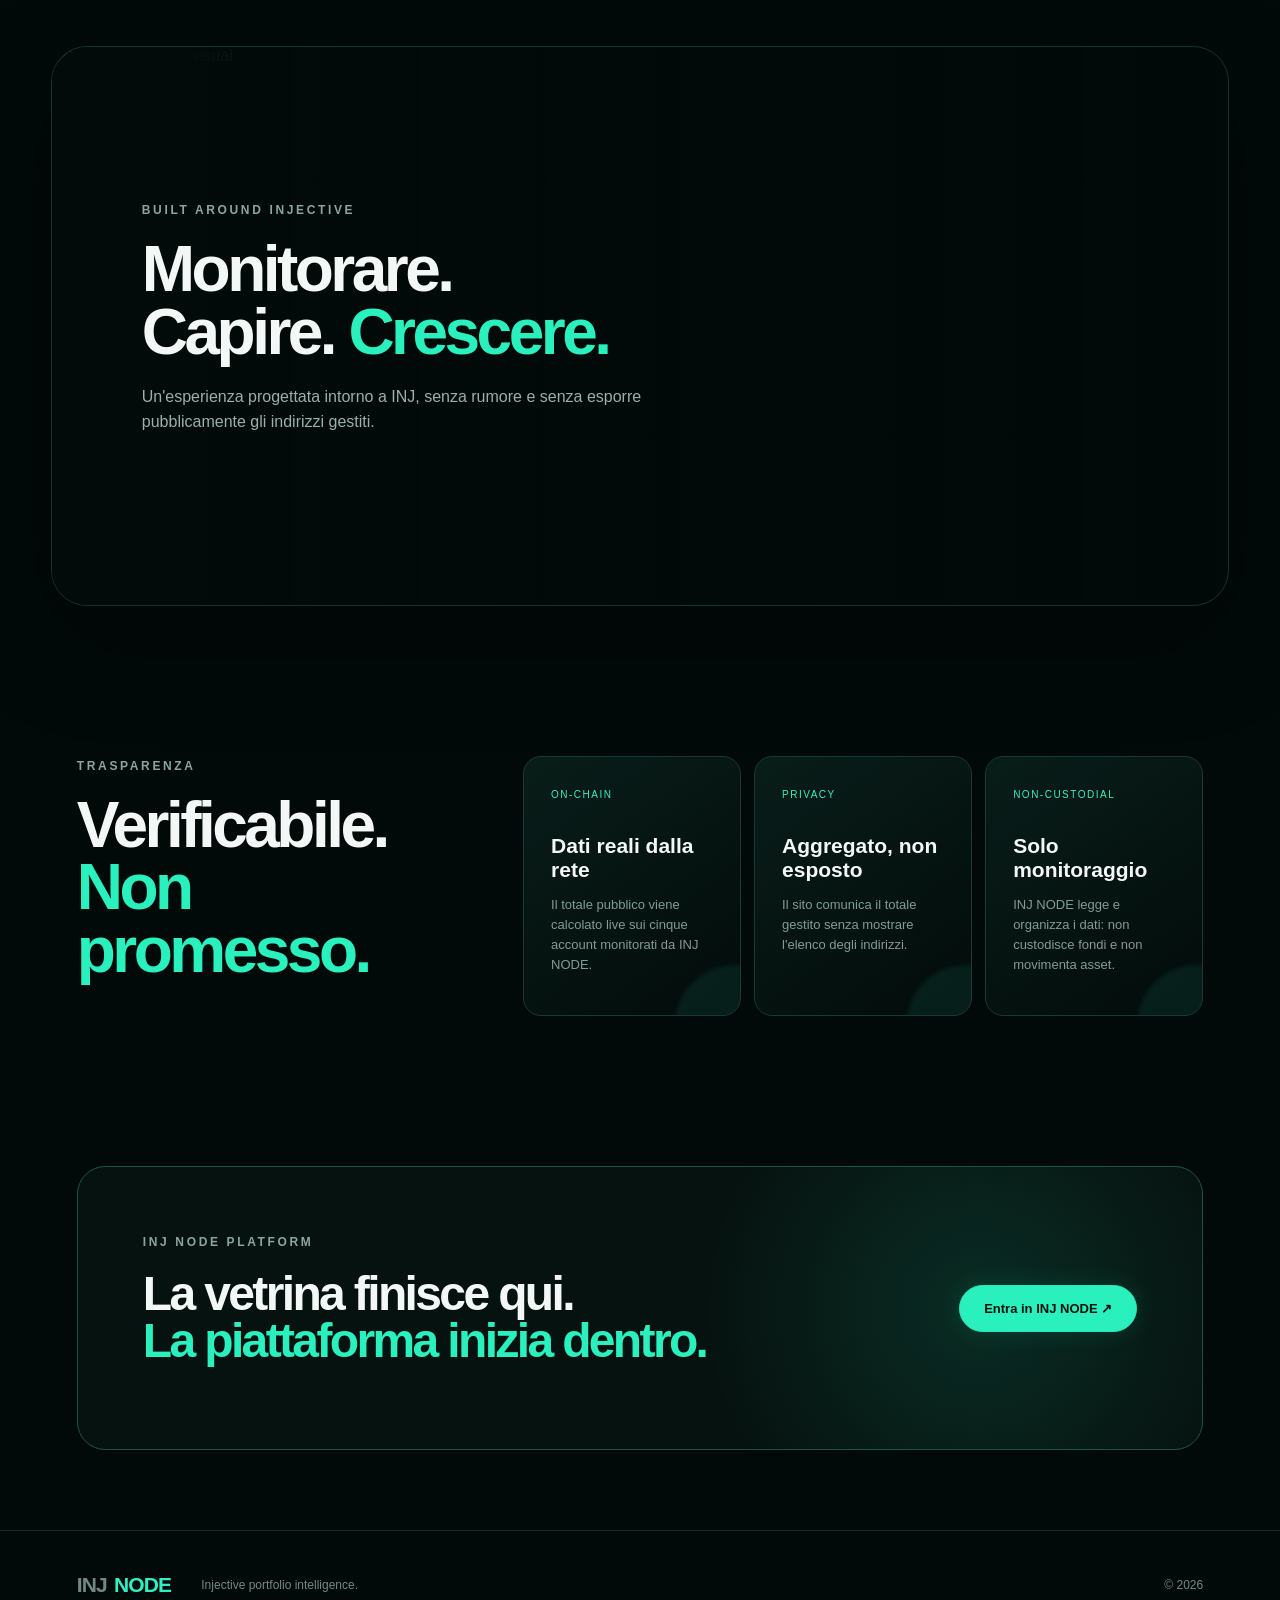
==== commit f3e54395: "Add files via upload" ====
--- a/index.html
+++ b/index.html
@@ -1,9 +1,9 @@
-<!doctype html><html lang="it"><head><meta charset="utf-8"><meta name="viewport" content="width=device-width,initial-scale=1,viewport-fit=cover"><meta name="theme-color" content="#020b0b"><title>INJ NODE — Injective Portfolio Intelligence</title><meta name="description" content="INJ NODE: capitale gestito, staking, reward e trasparenza on-chain su Injective."><link rel="stylesheet" href="style.css"></head><body>
+<!doctype html><html lang="it"><head><meta charset="utf-8"><meta name="viewport" content="width=device-width,initial-scale=1,viewport-fit=cover"><meta name="theme-color" content="#020b0b"><title>INJ NODE — Public Network View</title><meta name="description" content="INJ NODE: capitale gestito, staking, reward e trasparenza on-chain su Injective."><link rel="stylesheet" href="style.css?v=3.0.0"></head><body>
 <header><a class="brand" href="#"><span class="mark">INJ</span><b>NODE</b></a><nav><a href="#capital">Capitale</a><a href="#about">Cos'è</a><a href="#transparency">Trasparenza</a></nav><a class="launch" href="https://ivanbarbacini95-collab.github.io/INJ-VERSIONE-UFFICIALE/">Apri INJ NODE ↗</a></header>
-<main><section class="hero"><div class="heroCopy"><div class="eyebrow"><i></i> LIVE · INJECTIVE NETWORK</div><h1>Il tuo spazio<br><em>Injective.</em></h1><p>Un hub indipendente per leggere portfolio, staking e reward in modo semplice, trasparente e verificabile on-chain.</p><div class="actions"><a class="primary" href="https://ivanbarbacini95-collab.github.io/INJ-VERSIONE-UFFICIALE/">Apri INJ NODE ↗</a><a class="ghost" href="#capital">Esplora ↓</a></div><div class="micro"><span>◉ Dati on-chain</span><span>◇ 5 account</span><span>⌁ Live 24/7</span></div></div><div class="heroArt"><img src="assets/inj-node-visual.png" alt="INJ NODE visual"><div class="artFade"></div></div></section>
-<section class="stats" id="capital"><article class="mainStat"><div class="label"><span>CAPITALE GESTITO</span><b id="status"><i></i> LIVE</b></div><div class="big"><strong id="injTotal">—</strong><span>INJ</span></div><div class="sub"><span id="fiatTotal">—</span><span id="price">INJ / USDT —</span></div><div class="line"><i id="loadLine"></i></div></article><article><small>ACCOUNT MONITORATI</small><strong>5</strong><span>aggregati in tempo reale</span></article><article><small>IN STAKING</small><strong id="staked">—</strong><span id="stakeRatio">—</span></article><article><small>REWARD DISPONIBILI</small><strong id="rewards">—</strong><span>aggiornamento on-chain</span></article></section>
+<main><section class="hero"><div class="heroCopy"><div class="eyebrow"><i></i> PUBLIC NETWORK VIEW · LIVE</div><h1>Trasparenza<br><em>on-chain.</em></h1><p>La vetrina pubblica di INJ NODE: capitale aggregato dei 5 account monitorati, staking e reward letti live dalla rete Injective.</p><div class="actions"><a class="primary" href="https://ivanbarbacini95-collab.github.io/INJ-VERSIONE-UFFICIALE/">Apri INJ NODE ↗</a><a class="ghost" href="#capital">Esplora ↓</a></div><div class="micro"><span>◉ Network live</span><span>◇ 5 account aggregati</span><span>⌁ Privacy by design</span></div></div><div class="heroArt"><img src="assets/inj-node-visual-v3.png" alt="INJ NODE visual"><div class="artFade"></div></div></section>
+<section class="ticker"><span>INJ NODE / PUBLIC</span><span>ON-CHAIN DATA</span><span>5 WALLETS</span><span>NON-CUSTODIAL</span><span>LIVE NETWORK</span></section><section class="stats" id="capital"><article class="mainStat"><div class="label"><span>CAPITALE GESTITO</span><b id="status"><i></i> LIVE</b></div><div class="big"><strong id="injTotal">—</strong><span>INJ</span></div><div class="sub"><span id="fiatTotal">—</span><span id="price">INJ / USDT —</span></div><div class="line"><i id="loadLine"></i></div></article><article><small>ACCOUNT MONITORATI</small><strong>5</strong><span>aggregati in tempo reale</span></article><article><small>IN STAKING</small><strong id="staked">—</strong><span id="stakeRatio">—</span></article><article><small>REWARD DISPONIBILI</small><strong id="rewards">—</strong><span>aggiornamento on-chain</span></article></section>
 <section class="section about" id="about"><div><span class="kicker">COS'È INJ NODE</span><h2>Il mondo Injective.<br><em>Una sola interfaccia.</em></h2><p>INJ NODE raccoglie le informazioni che contano e le trasforma in una vista immediata: patrimonio, delegazioni, reward, mercato e strumenti di analisi.</p></div><div class="featureGrid"><article><b>01</b><h3>Portfolio</h3><p>Capitale e performance in una vista pulita.</p></article><article><b>02</b><h3>Staking</h3><p>Delegazioni e reward letti direttamente dalla rete.</p></article><article><b>03</b><h3>Market intelligence</h3><p>Prezzo, grafici e strumenti live dedicati a INJ.</p></article><article><b>04</b><h3>Multi-wallet</h3><p>Più account, un unico quadro aggregato.</p></article></div></section>
-<section class="visualBreak"><img src="assets/inj-node-visual.png" alt="Injective network visual"><div><span class="kicker">BUILT AROUND INJECTIVE</span><h2>Monitorare.<br>Capire. <em>Crescere.</em></h2><p>Un'esperienza progettata intorno a INJ, senza rumore e senza esporre pubblicamente gli indirizzi gestiti.</p></div></section>
+<section class="visualBreak"><img src="assets/inj-node-visual-v3.png" alt="Injective network visual"><div><span class="kicker">BUILT AROUND INJECTIVE</span><h2>Monitorare.<br>Capire. <em>Crescere.</em></h2><p>Un'esperienza progettata intorno a INJ, senza rumore e senza esporre pubblicamente gli indirizzi gestiti.</p></div></section>
 <section class="section transparency" id="transparency"><div><span class="kicker">TRASPARENZA</span><h2>Verificabile.<br><em>Non promesso.</em></h2></div><div class="transCards"><article><span>ON-CHAIN</span><h3>Dati reali dalla rete</h3><p>Il totale pubblico viene calcolato live sui cinque account monitorati da INJ NODE.</p></article><article><span>PRIVACY</span><h3>Aggregato, non esposto</h3><p>Il sito comunica il totale gestito senza mostrare l'elenco degli indirizzi.</p></article><article><span>NON-CUSTODIAL</span><h3>Solo monitoraggio</h3><p>INJ NODE legge e organizza i dati: non custodisce fondi e non movimenta asset.</p></article></div></section>
 <section class="cta"><div><span class="kicker">INJ NODE PLATFORM</span><h2>La vetrina finisce qui.<br><em>La piattaforma inizia dentro.</em></h2></div><a class="primary" href="https://ivanbarbacini95-collab.github.io/INJ-VERSIONE-UFFICIALE/">Entra in INJ NODE ↗</a></section></main>
-<footer><div class="brand"><span class="mark">INJ</span><b>NODE</b></div><p>Injective portfolio intelligence.</p><span>© <span id="year"></span></span></footer><script src="app.js"></script></body></html>
+<footer><div class="brand"><span class="mark">INJ</span><b>NODE</b></div><p>Injective portfolio intelligence.</p><span>© <span id="year"></span></span></footer><script src="app.js?v=3.0.0"></script></body></html>
--- a/style.css
+++ b/style.css
@@ -1 +1,10 @@
 *{box-sizing:border-box}html{scroll-behavior:smooth}body{margin:0;background:#020909;color:#f3f8f7;font-family:Inter,ui-sans-serif,-apple-system,BlinkMacSystemFont,"Segoe UI",sans-serif;overflow-x:hidden}body:before{content:"";position:fixed;inset:0;pointer-events:none;background:radial-gradient(circle at 70% 15%,rgba(20,238,186,.09),transparent 32%),linear-gradient(rgba(255,255,255,.018) 1px,transparent 1px);background-size:auto,100% 80px;z-index:-1}a{color:inherit;text-decoration:none}header{height:82px;display:flex;align-items:center;gap:38px;padding:0 max(5vw,24px);position:absolute;z-index:5;width:100%;border-bottom:1px solid rgba(255,255,255,.06)}.brand{display:flex;align-items:center;gap:7px;font-size:21px;letter-spacing:-.04em}.mark{font-weight:900}.brand b{color:#32efc3}nav{display:flex;gap:30px;margin:auto;font-size:13px;color:#a8b9b6}.launch,.primary{border:1px solid #22eab8;border-radius:999px;padding:13px 22px;box-shadow:0 0 25px rgba(26,235,181,.13);font-size:13px}.primary{display:inline-flex;background:#2af0bd;color:#02110d;font-weight:800;padding:15px 24px}.hero{min-height:720px;display:grid;grid-template-columns:45% 55%;align-items:center;padding-left:max(7vw,28px);position:relative;border-bottom:1px solid #12312b}.heroCopy{z-index:2;padding-top:80px}.eyebrow,.kicker{color:#8ca5a0;font-size:12px;letter-spacing:.22em;font-weight:700}.eyebrow i,#status i{display:inline-block;width:7px;height:7px;border-radius:50%;background:#2af0bd;box-shadow:0 0 12px #2af0bd;margin-right:8px}.hero h1{font-size:clamp(62px,7.5vw,122px);line-height:.82;letter-spacing:-.075em;margin:24px 0 28px}.hero h1 em,h2 em{font-style:normal;color:#2af0bd}.hero p{max-width:600px;color:#a5b8b4;font-size:18px;line-height:1.6}.actions{display:flex;gap:13px;margin:32px 0}.ghost{border:1px solid #36524d;border-radius:999px;padding:15px 24px;color:#c6d4d1}.micro{display:flex;gap:28px;color:#9db1ad;font-size:12px;margin-top:45px}.heroArt{height:100%;overflow:hidden;position:relative}.heroArt img{width:100%;height:100%;object-fit:cover;object-position:45% center;filter:saturate(.8) contrast(1.1)}.heroArt:before{content:"";position:absolute;inset:0;z-index:1;background:linear-gradient(90deg,#020909 0%,rgba(2,9,9,.25) 28%,transparent 65%),linear-gradient(0deg,#020909 0%,transparent 25%)}.stats{width:min(1450px,92%);margin:-65px auto 0;position:relative;z-index:3;display:grid;grid-template-columns:2.1fr repeat(3,1fr);border:1px solid #17614f;background:rgba(4,22,19,.88);backdrop-filter:blur(18px);border-radius:22px;overflow:hidden;box-shadow:0 30px 80px #000}.stats article{padding:30px;border-right:1px solid #16342f;min-height:170px}.stats article:last-child{border:0}.stats small,.label span{font-size:11px;letter-spacing:.18em;color:#91aaa5}.stats article>strong{font-size:31px;display:block;margin:24px 0 9px}.stats article>span{font-size:12px;color:#7f9893}.label{display:flex;justify-content:space-between}.label b{font-size:10px;color:#5ef5ce}.big{display:flex;align-items:baseline;gap:12px;margin-top:14px}.big strong{font-size:52px;letter-spacing:-.05em}.big span{color:#43eec2;font-weight:800}.sub{display:flex;justify-content:space-between;color:#829b96;font-size:12px}.line{height:2px;background:#15312c;margin-top:22px;overflow:hidden}.line i{display:block;width:70%;height:100%;background:#2af0bd;box-shadow:0 0 12px #2af0bd}.section{width:min(1350px,88%);margin:150px auto}.about{display:grid;grid-template-columns:.8fr 1.2fr;gap:100px}.section h2,.visualBreak h2,.cta h2{font-size:clamp(42px,5vw,74px);line-height:.98;letter-spacing:-.055em;margin:20px 0}.section>div>p{color:#8da49f;line-height:1.7;font-size:16px;max-width:520px}.featureGrid{display:grid;grid-template-columns:1fr 1fr;gap:14px}.featureGrid article,.transCards article{border:1px solid #173b34;background:linear-gradient(145deg,rgba(13,40,34,.65),rgba(4,14,12,.6));border-radius:18px;padding:27px;min-height:190px}.featureGrid b{color:#38eabe;font-size:11px}.featureGrid h3,.transCards h3{font-size:21px;margin:32px 0 10px}.featureGrid p,.transCards p{color:#829b96;line-height:1.55;font-size:13px}.visualBreak{width:min(1450px,92%);height:560px;margin:0 auto 150px;border:1px solid #174a3e;border-radius:26px;overflow:hidden;position:relative;display:flex;align-items:center;padding:7%;box-shadow:inset 0 0 80px #000}.visualBreak img{position:absolute;inset:0;width:100%;height:100%;object-fit:cover;object-position:center 75%;opacity:.58}.visualBreak:after{content:"";position:absolute;inset:0;background:linear-gradient(90deg,#020b0a 10%,rgba(2,11,10,.62) 47%,rgba(2,11,10,.1))}.visualBreak div{z-index:2;max-width:570px}.visualBreak p{color:#9ab0ac;line-height:1.6}.transparency{display:grid;grid-template-columns:.7fr 1.3fr;gap:80px}.transCards{display:grid;grid-template-columns:repeat(3,1fr);gap:13px}.transCards article span{color:#3aefc0;font-size:10px;letter-spacing:.15em}.cta{width:min(1350px,88%);margin:100px auto 80px;padding:65px;border:1px solid #1c5548;border-radius:28px;background:radial-gradient(circle at 80%,rgba(38,238,187,.12),transparent 30%),#06120f;display:flex;align-items:center;justify-content:space-between}.cta h2{font-size:48px}footer{padding:35px 6%;border-top:1px solid #14302b;display:flex;align-items:center;gap:30px;color:#718983;font-size:12px}footer p{margin-right:auto}@media(max-width:850px){header nav{display:none}.launch{margin-left:auto}.hero{grid-template-columns:1fr;min-height:760px;padding:120px 25px 50px}.heroArt{position:absolute;inset:0;opacity:.38}.heroCopy{padding:0}.hero h1{font-size:72px}.micro{flex-wrap:wrap}.stats{grid-template-columns:1fr 1fr;margin-top:-25px}.mainStat{grid-column:1/-1}.about,.transparency{grid-template-columns:1fr;gap:45px}.featureGrid,.transCards{grid-template-columns:1fr}.section{margin:100px auto}.visualBreak{height:500px}.cta{padding:35px;display:block}.cta .primary{margin-top:20px}.stats article{min-height:145px;padding:22px}.big strong{font-size:42px}}@media(max-width:520px){header{height:70px}.hero{min-height:700px}.hero h1{font-size:58px}.hero p{font-size:15px}.stats{grid-template-columns:1fr}.mainStat{grid-column:auto}.stats article{border-right:0;border-bottom:1px solid #16342f}.featureGrid{grid-template-columns:1fr}.visualBreak{width:92%;height:430px}.cta h2{font-size:38px}footer{flex-wrap:wrap}}
+/* v3 public visual refresh */
+:root{--v3:#58f6ce}
+body:before{content:"";position:fixed;inset:0;pointer-events:none;z-index:-1;background:radial-gradient(circle at 78% 8%,rgba(33,213,176,.13),transparent 28%),radial-gradient(circle at 12% 48%,rgba(0,119,255,.08),transparent 25%)}
+.hero{min-height:760px}.heroCopy h1{font-size:clamp(4rem,8vw,8.5rem);line-height:.82;letter-spacing:-.075em}.heroCopy h1 em{background:linear-gradient(90deg,#fff 0%,#61f5d0 42%,#1ed3ff 100%);-webkit-background-clip:text;background-clip:text;color:transparent}.heroArt{border-radius:38px;overflow:hidden;box-shadow:0 35px 120px rgba(0,0,0,.55),0 0 80px rgba(45,239,195,.08)}.heroArt img{transform:scale(1.05);filter:saturate(1.08) contrast(1.05)}
+.ticker{margin:0 auto 22px;max-width:1400px;display:flex;gap:14px;overflow:hidden;white-space:nowrap;padding:0 24px}.ticker span{border:1px solid rgba(91,246,206,.18);background:rgba(8,24,25,.7);backdrop-filter:blur(14px);border-radius:999px;padding:11px 17px;font-size:11px;letter-spacing:.16em;color:#a6b9b7}.ticker span:first-child{color:#65f5d1;border-color:rgba(91,246,206,.4)}
+.stats{box-shadow:0 30px 90px rgba(0,0,0,.28)}.mainStat{background:linear-gradient(135deg,rgba(20,55,51,.72),rgba(4,17,18,.4))}.mainStat .big strong{text-shadow:0 0 34px rgba(82,242,200,.12)}
+.featureGrid article,.transCards article{position:relative;overflow:hidden;transition:transform .25s ease,border-color .25s ease}.featureGrid article:after,.transCards article:after{content:"";position:absolute;width:120px;height:120px;right:-55px;bottom:-70px;border-radius:50%;background:rgba(70,242,201,.08);filter:blur(2px)}.featureGrid article:hover,.transCards article:hover{transform:translateY(-4px);border-color:rgba(85,245,207,.36)}
+.visualBreak{border-radius:36px;overflow:hidden;border:1px solid rgba(88,246,206,.18);box-shadow:0 35px 100px rgba(0,0,0,.32)}
+@media(max-width:800px){.hero{min-height:auto}.heroCopy h1{font-size:clamp(3.4rem,18vw,5.4rem)}.ticker{padding:0 16px}.heroArt{border-radius:26px}}
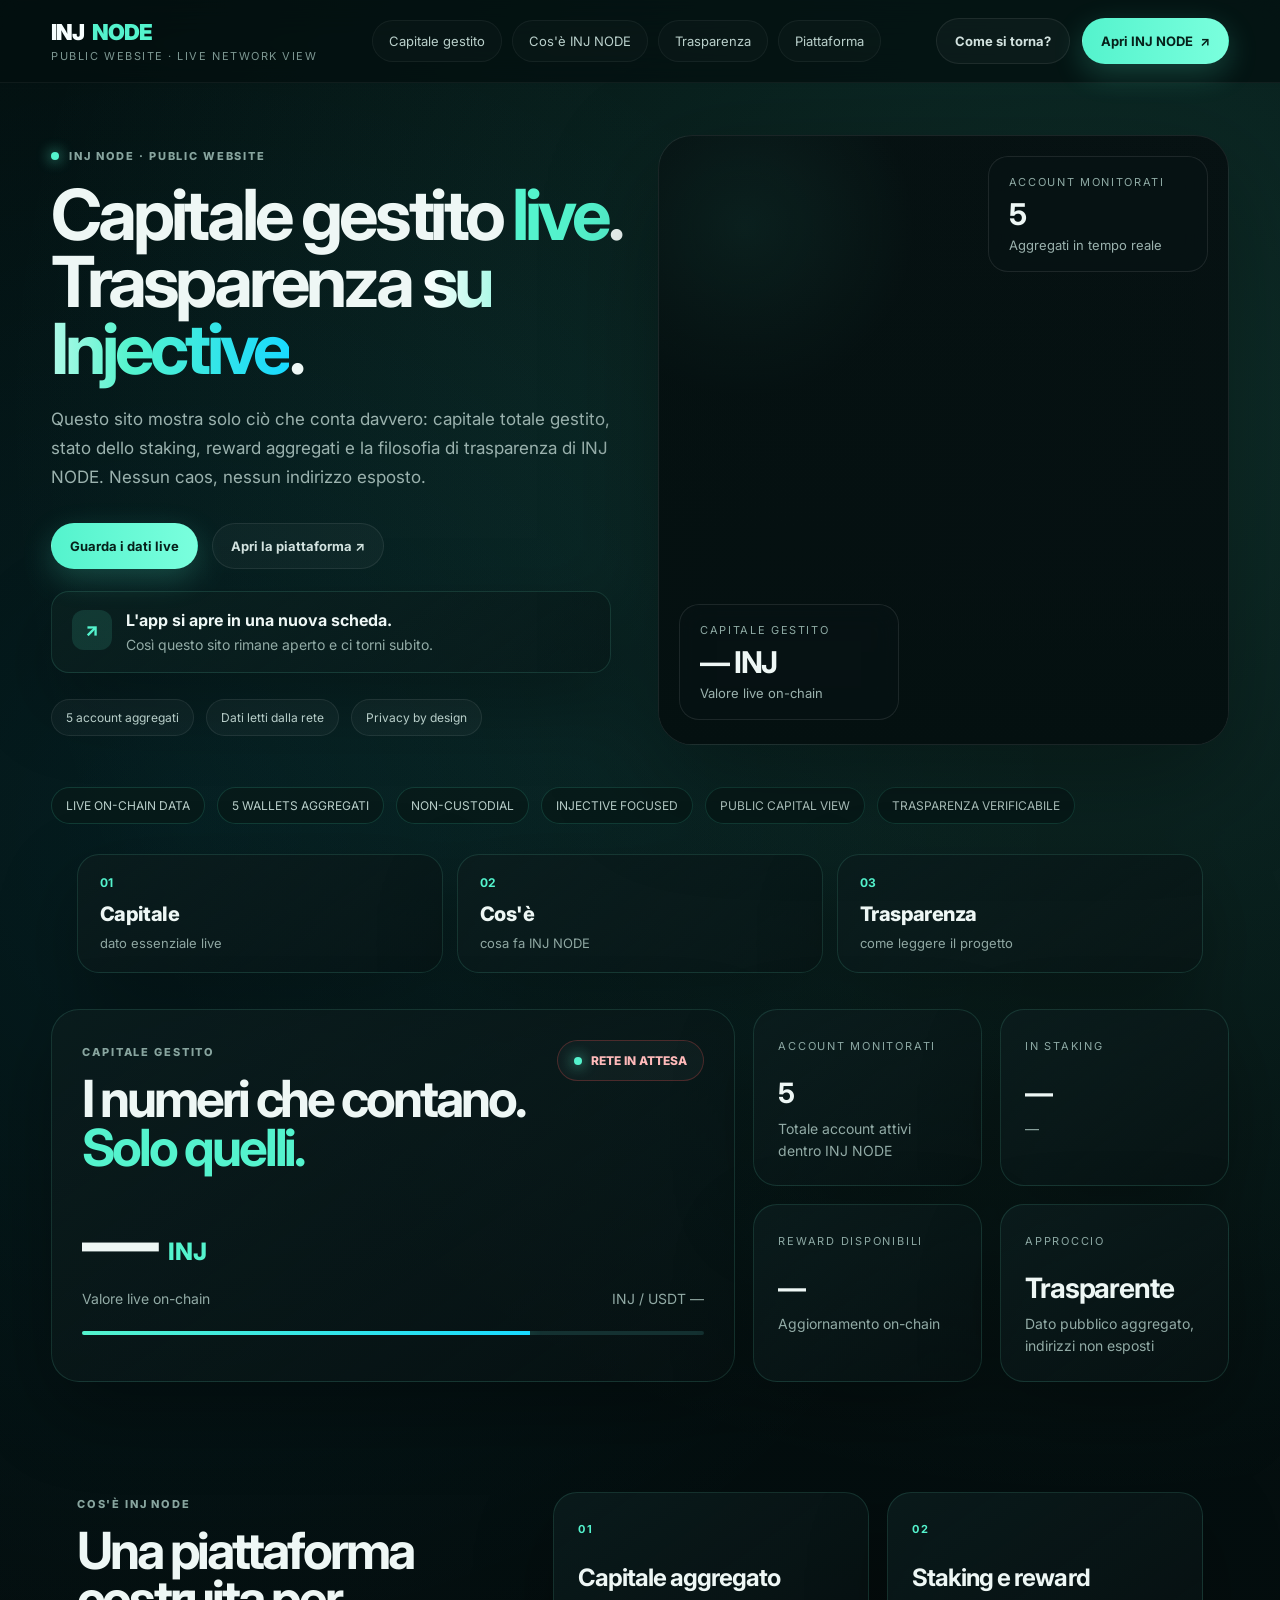
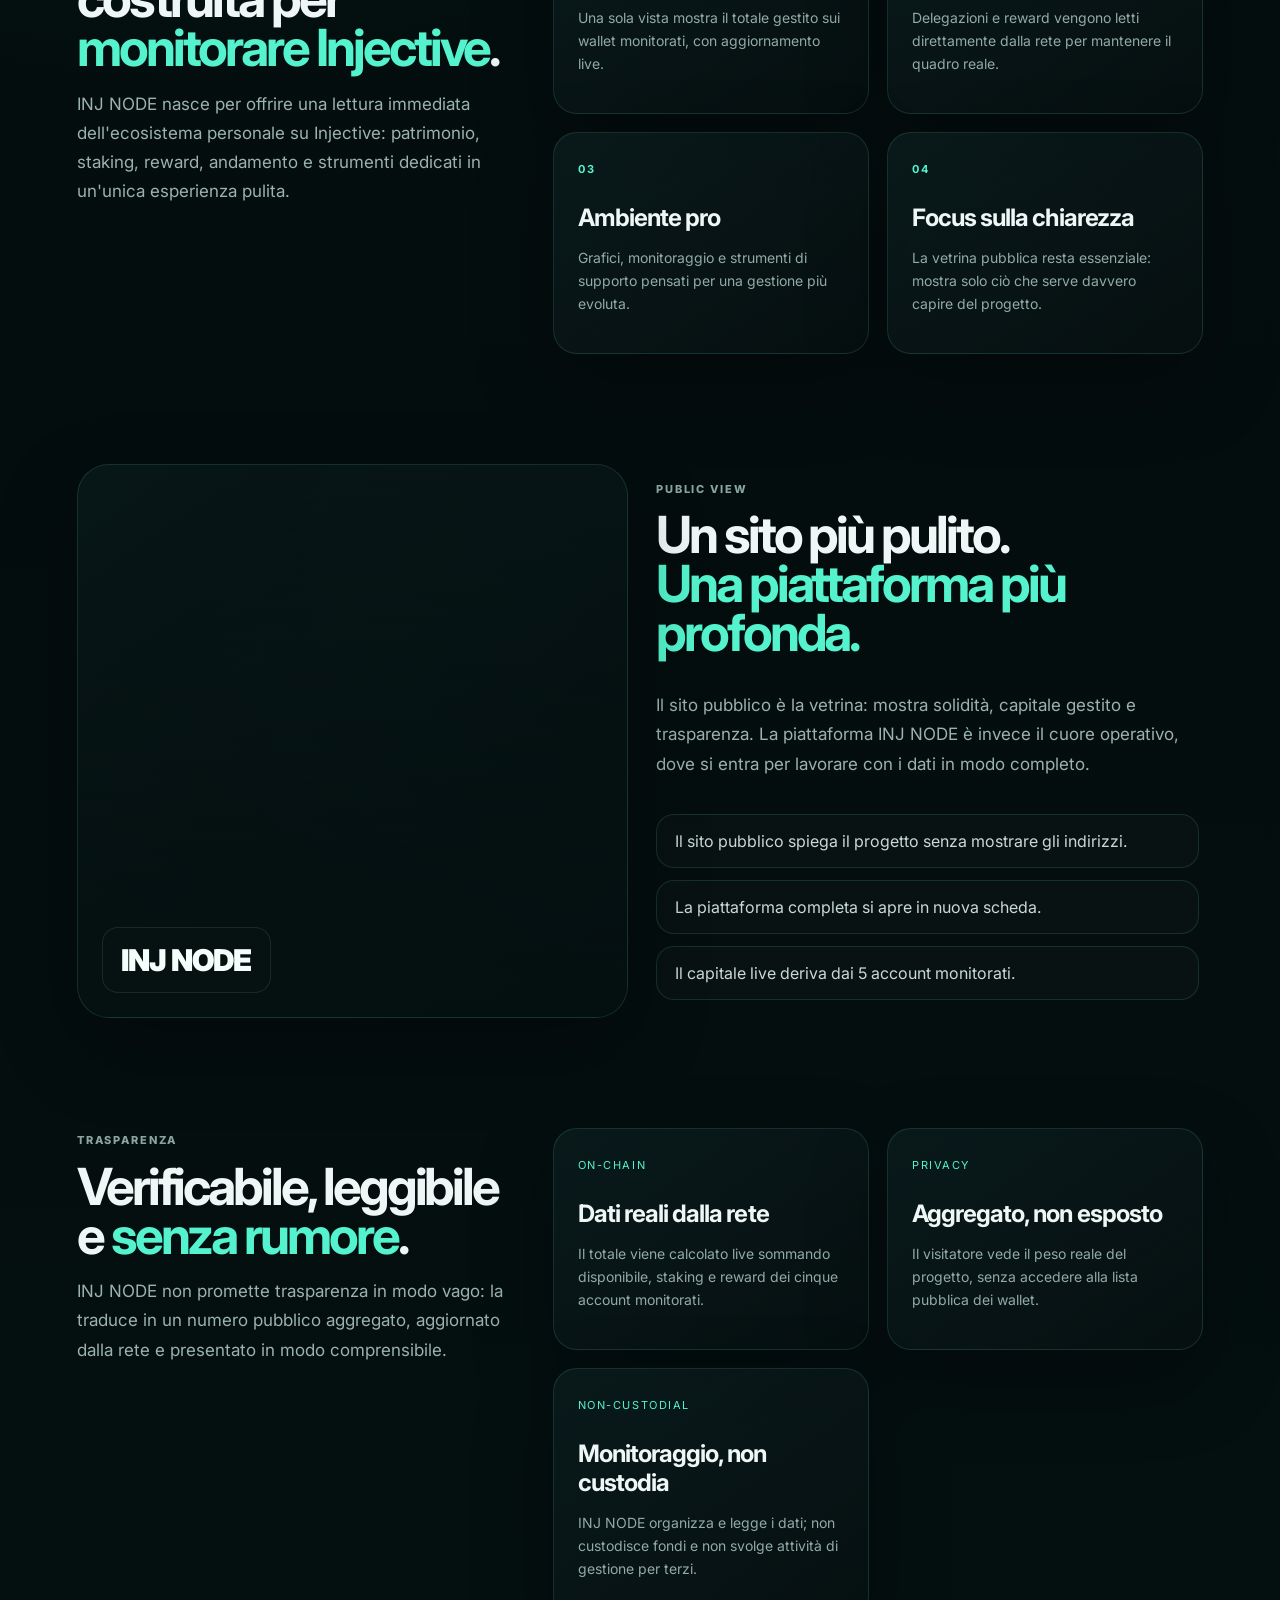
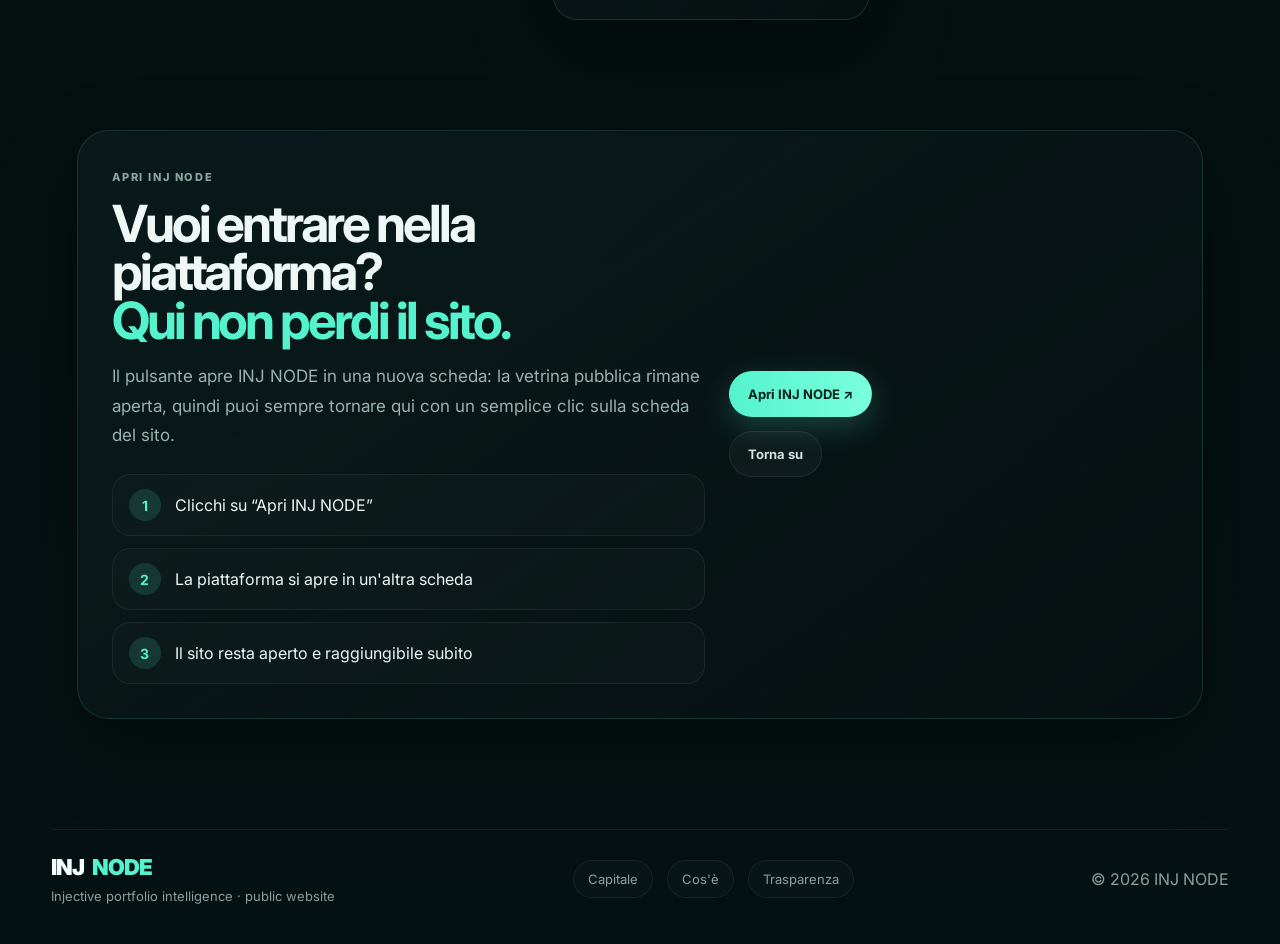
==== commit 1e62fe37: "Add files via upload" ====
--- a/index.html
+++ b/index.html
@@ -1,9 +1,267 @@
-<!doctype html><html lang="it"><head><meta charset="utf-8"><meta name="viewport" content="width=device-width,initial-scale=1,viewport-fit=cover"><meta name="theme-color" content="#020b0b"><title>INJ NODE — Public Network View</title><meta name="description" content="INJ NODE: capitale gestito, staking, reward e trasparenza on-chain su Injective."><link rel="stylesheet" href="style.css?v=3.0.0"></head><body>
-<header><a class="brand" href="#"><span class="mark">INJ</span><b>NODE</b></a><nav><a href="#capital">Capitale</a><a href="#about">Cos'è</a><a href="#transparency">Trasparenza</a></nav><a class="launch" href="https://ivanbarbacini95-collab.github.io/INJ-VERSIONE-UFFICIALE/">Apri INJ NODE ↗</a></header>
-<main><section class="hero"><div class="heroCopy"><div class="eyebrow"><i></i> PUBLIC NETWORK VIEW · LIVE</div><h1>Trasparenza<br><em>on-chain.</em></h1><p>La vetrina pubblica di INJ NODE: capitale aggregato dei 5 account monitorati, staking e reward letti live dalla rete Injective.</p><div class="actions"><a class="primary" href="https://ivanbarbacini95-collab.github.io/INJ-VERSIONE-UFFICIALE/">Apri INJ NODE ↗</a><a class="ghost" href="#capital">Esplora ↓</a></div><div class="micro"><span>◉ Network live</span><span>◇ 5 account aggregati</span><span>⌁ Privacy by design</span></div></div><div class="heroArt"><img src="assets/inj-node-visual-v3.png" alt="INJ NODE visual"><div class="artFade"></div></div></section>
-<section class="ticker"><span>INJ NODE / PUBLIC</span><span>ON-CHAIN DATA</span><span>5 WALLETS</span><span>NON-CUSTODIAL</span><span>LIVE NETWORK</span></section><section class="stats" id="capital"><article class="mainStat"><div class="label"><span>CAPITALE GESTITO</span><b id="status"><i></i> LIVE</b></div><div class="big"><strong id="injTotal">—</strong><span>INJ</span></div><div class="sub"><span id="fiatTotal">—</span><span id="price">INJ / USDT —</span></div><div class="line"><i id="loadLine"></i></div></article><article><small>ACCOUNT MONITORATI</small><strong>5</strong><span>aggregati in tempo reale</span></article><article><small>IN STAKING</small><strong id="staked">—</strong><span id="stakeRatio">—</span></article><article><small>REWARD DISPONIBILI</small><strong id="rewards">—</strong><span>aggiornamento on-chain</span></article></section>
-<section class="section about" id="about"><div><span class="kicker">COS'È INJ NODE</span><h2>Il mondo Injective.<br><em>Una sola interfaccia.</em></h2><p>INJ NODE raccoglie le informazioni che contano e le trasforma in una vista immediata: patrimonio, delegazioni, reward, mercato e strumenti di analisi.</p></div><div class="featureGrid"><article><b>01</b><h3>Portfolio</h3><p>Capitale e performance in una vista pulita.</p></article><article><b>02</b><h3>Staking</h3><p>Delegazioni e reward letti direttamente dalla rete.</p></article><article><b>03</b><h3>Market intelligence</h3><p>Prezzo, grafici e strumenti live dedicati a INJ.</p></article><article><b>04</b><h3>Multi-wallet</h3><p>Più account, un unico quadro aggregato.</p></article></div></section>
-<section class="visualBreak"><img src="assets/inj-node-visual-v3.png" alt="Injective network visual"><div><span class="kicker">BUILT AROUND INJECTIVE</span><h2>Monitorare.<br>Capire. <em>Crescere.</em></h2><p>Un'esperienza progettata intorno a INJ, senza rumore e senza esporre pubblicamente gli indirizzi gestiti.</p></div></section>
-<section class="section transparency" id="transparency"><div><span class="kicker">TRASPARENZA</span><h2>Verificabile.<br><em>Non promesso.</em></h2></div><div class="transCards"><article><span>ON-CHAIN</span><h3>Dati reali dalla rete</h3><p>Il totale pubblico viene calcolato live sui cinque account monitorati da INJ NODE.</p></article><article><span>PRIVACY</span><h3>Aggregato, non esposto</h3><p>Il sito comunica il totale gestito senza mostrare l'elenco degli indirizzi.</p></article><article><span>NON-CUSTODIAL</span><h3>Solo monitoraggio</h3><p>INJ NODE legge e organizza i dati: non custodisce fondi e non movimenta asset.</p></article></div></section>
-<section class="cta"><div><span class="kicker">INJ NODE PLATFORM</span><h2>La vetrina finisce qui.<br><em>La piattaforma inizia dentro.</em></h2></div><a class="primary" href="https://ivanbarbacini95-collab.github.io/INJ-VERSIONE-UFFICIALE/">Entra in INJ NODE ↗</a></section></main>
-<footer><div class="brand"><span class="mark">INJ</span><b>NODE</b></div><p>Injective portfolio intelligence.</p><span>© <span id="year"></span></span></footer><script src="app.js?v=3.0.0"></script></body></html>
+<!doctype html>
+<html lang="it">
+<head>
+  <meta charset="utf-8">
+  <meta name="viewport" content="width=device-width,initial-scale=1,viewport-fit=cover">
+  <meta name="theme-color" content="#051010">
+  <title>INJ NODE — Public Website</title>
+  <meta name="description" content="INJ NODE: capitale gestito live, trasparenza on-chain, staking e monitoraggio Injective.">
+  <link rel="preconnect" href="https://fonts.googleapis.com">
+  <link rel="preconnect" href="https://fonts.gstatic.com" crossorigin>
+  <link href="https://fonts.googleapis.com/css2?family=Inter:wght@400;500;600;700;800;900&display=swap" rel="stylesheet">
+  <link rel="stylesheet" href="style.css?v=4.1.0">
+</head>
+<body>
+  <div class="site-shell">
+    <header class="site-header" id="top">
+      <div class="brand-wrap">
+        <a class="brand" href="#top" aria-label="INJ NODE home">
+          <span class="brand-mark">INJ</span>
+          <span class="brand-name">NODE</span>
+        </a>
+        <span class="brand-tag">Public website · live network view</span>
+      </div>
+
+      <nav class="top-nav" aria-label="Sezioni principali">
+        <a href="#capital">Capitale gestito</a>
+        <a href="#about">Cos'è INJ NODE</a>
+        <a href="#transparency">Trasparenza</a>
+        <a href="#platform">Piattaforma</a>
+      </nav>
+
+      <div class="header-actions">
+        <a class="header-ghost" href="#platform">Come si torna?</a>
+        <a class="header-cta" href="https://ivanbarbacini95-collab.github.io/INJ-VERSIONE-UFFICIALE/" target="_blank" rel="noopener noreferrer">Apri INJ NODE <span>↗</span></a>
+      </div>
+    </header>
+
+    <main>
+      <section class="hero">
+        <div class="hero-copy">
+          <div class="eyebrow"><span class="live-dot"></span>INJ NODE · PUBLIC WEBSITE</div>
+          <h1>Capitale gestito <span>live</span>.<br>Trasparenza <em>su Injective</em>.</h1>
+          <p>
+            Questo sito mostra solo ciò che conta davvero: capitale totale gestito, stato dello staking,
+            reward aggregati e la filosofia di trasparenza di INJ NODE. Nessun caos, nessun indirizzo esposto.
+          </p>
+
+          <div class="hero-actions">
+            <a class="button-primary" href="#capital">Guarda i dati live</a>
+            <a class="button-secondary" href="https://ivanbarbacini95-collab.github.io/INJ-VERSIONE-UFFICIALE/" target="_blank" rel="noopener noreferrer">Apri la piattaforma ↗</a>
+          </div>
+
+          <div class="return-note">
+            <div class="return-note-icon">↗</div>
+            <div>
+              <strong>L'app si apre in una nuova scheda.</strong>
+              <span>Così questo sito rimane aperto e ci torni subito.</span>
+            </div>
+          </div>
+
+          <div class="trust-row">
+            <span>5 account aggregati</span>
+            <span>Dati letti dalla rete</span>
+            <span>Privacy by design</span>
+          </div>
+        </div>
+
+        <div class="hero-visual">
+          <div class="visual-card">
+            <div class="visual-image" aria-hidden="true"></div>
+            <div class="visual-overlay-card overlay-a">
+              <small>CAPITALE GESTITO</small>
+              <strong id="heroInjTotal">— INJ</strong>
+              <span id="heroFiatTotal">Valore live on-chain</span>
+            </div>
+            <div class="visual-overlay-card overlay-b">
+              <small>ACCOUNT MONITORATI</small>
+              <strong>5</strong>
+              <span>Aggregati in tempo reale</span>
+            </div>
+          </div>
+        </div>
+      </section>
+
+      <section class="ticker" aria-label="Punti chiave">
+        <span>LIVE ON-CHAIN DATA</span>
+        <span>5 WALLETS AGGREGATI</span>
+        <span>NON-CUSTODIAL</span>
+        <span>INJECTIVE FOCUSED</span>
+        <span>PUBLIC CAPITAL VIEW</span>
+        <span>TRASPARENZA VERIFICABILE</span>
+      </section>
+
+      <section class="quick-links">
+        <a href="#capital"><b>01</b><span>Capitale</span><small>dato essenziale live</small></a>
+        <a href="#about"><b>02</b><span>Cos'è</span><small>cosa fa INJ NODE</small></a>
+        <a href="#transparency"><b>03</b><span>Trasparenza</span><small>come leggere il progetto</small></a>
+      </section>
+
+      <section class="capital-panel" id="capital">
+        <div class="capital-main">
+          <div class="capital-head">
+            <div>
+              <span class="section-kicker">CAPITALE GESTITO</span>
+              <h2>I numeri che contano.<br><em>Solo quelli.</em></h2>
+            </div>
+            <div class="panel-status" id="status"><i></i> LIVE</div>
+          </div>
+
+          <div class="main-number-wrap">
+            <div class="main-number">
+              <strong id="injTotal">—</strong>
+              <span>INJ</span>
+            </div>
+            <div class="main-subline">
+              <span id="fiatTotal">Valore live on-chain</span>
+              <span id="price">INJ / USDT —</span>
+            </div>
+          </div>
+
+          <div class="progress-line"><i id="loadLine"></i></div>
+        </div>
+
+        <div class="capital-grid">
+          <article>
+            <small>ACCOUNT MONITORATI</small>
+            <strong>5</strong>
+            <span>Totale account attivi dentro INJ NODE</span>
+          </article>
+          <article>
+            <small>IN STAKING</small>
+            <strong id="staked">—</strong>
+            <span id="stakeRatio">—</span>
+          </article>
+          <article>
+            <small>REWARD DISPONIBILI</small>
+            <strong id="rewards">—</strong>
+            <span>Aggiornamento on-chain</span>
+          </article>
+          <article>
+            <small>APPROCCIO</small>
+            <strong>Trasparente</strong>
+            <span>Dato pubblico aggregato, indirizzi non esposti</span>
+          </article>
+        </div>
+      </section>
+
+      <section class="section about-section" id="about">
+        <div class="copy-block">
+          <span class="section-kicker">COS'È INJ NODE</span>
+          <h2>Una piattaforma costruita per <em>monitorare Injective</em>.</h2>
+          <p>
+            INJ NODE nasce per offrire una lettura immediata dell'ecosistema personale su Injective:
+            patrimonio, staking, reward, andamento e strumenti dedicati in un'unica esperienza pulita.
+          </p>
+        </div>
+
+        <div class="about-cards">
+          <article>
+            <b>01</b>
+            <h3>Capitale aggregato</h3>
+            <p>Una sola vista mostra il totale gestito sui wallet monitorati, con aggiornamento live.</p>
+          </article>
+          <article>
+            <b>02</b>
+            <h3>Staking e reward</h3>
+            <p>Delegazioni e reward vengono letti direttamente dalla rete per mantenere il quadro reale.</p>
+          </article>
+          <article>
+            <b>03</b>
+            <h3>Ambiente pro</h3>
+            <p>Grafici, monitoraggio e strumenti di supporto pensati per una gestione più evoluta.</p>
+          </article>
+          <article>
+            <b>04</b>
+            <h3>Focus sulla chiarezza</h3>
+            <p>La vetrina pubblica resta essenziale: mostra solo ciò che serve davvero capire del progetto.</p>
+          </article>
+        </div>
+      </section>
+
+      <section class="section split-showcase">
+        <div class="showcase-visual" aria-hidden="true"></div>
+        <div class="showcase-copy">
+          <span class="section-kicker">PUBLIC VIEW</span>
+          <h2>Un sito più pulito.<br><em>Una piattaforma più profonda.</em></h2>
+          <p>
+            Il sito pubblico è la vetrina: mostra solidità, capitale gestito e trasparenza.
+            La piattaforma INJ NODE è invece il cuore operativo, dove si entra per lavorare con i dati in modo completo.
+          </p>
+          <ul class="showcase-points">
+            <li>Il sito pubblico spiega il progetto senza mostrare gli indirizzi.</li>
+            <li>La piattaforma completa si apre in nuova scheda.</li>
+            <li>Il capitale live deriva dai 5 account monitorati.</li>
+          </ul>
+        </div>
+      </section>
+
+      <section class="section transparency-section" id="transparency">
+        <div class="copy-block">
+          <span class="section-kicker">TRASPARENZA</span>
+          <h2>Verificabile, leggibile e <em>senza rumore</em>.</h2>
+          <p>
+            INJ NODE non promette trasparenza in modo vago: la traduce in un numero pubblico aggregato,
+            aggiornato dalla rete e presentato in modo comprensibile.
+          </p>
+        </div>
+
+        <div class="transparency-cards">
+          <article>
+            <span>ON-CHAIN</span>
+            <h3>Dati reali dalla rete</h3>
+            <p>Il totale viene calcolato live sommando disponibile, staking e reward dei cinque account monitorati.</p>
+          </article>
+          <article>
+            <span>PRIVACY</span>
+            <h3>Aggregato, non esposto</h3>
+            <p>Il visitatore vede il peso reale del progetto, senza accedere alla lista pubblica dei wallet.</p>
+          </article>
+          <article>
+            <span>NON-CUSTODIAL</span>
+            <h3>Monitoraggio, non custodia</h3>
+            <p>INJ NODE organizza e legge i dati; non custodisce fondi e non svolge attività di gestione per terzi.</p>
+          </article>
+        </div>
+      </section>
+
+      <section class="section platform-section" id="platform">
+        <div class="platform-box">
+          <div class="platform-copy">
+            <span class="section-kicker">APRI INJ NODE</span>
+            <h2>Vuoi entrare nella piattaforma?<br><em>Qui non perdi il sito.</em></h2>
+            <p>
+              Il pulsante apre INJ NODE in una nuova scheda: la vetrina pubblica rimane aperta,
+              quindi puoi sempre tornare qui con un semplice clic sulla scheda del sito.
+            </p>
+            <div class="platform-tips">
+              <div><strong>1</strong><span>Clicchi su “Apri INJ NODE”</span></div>
+              <div><strong>2</strong><span>La piattaforma si apre in un'altra scheda</span></div>
+              <div><strong>3</strong><span>Il sito resta aperto e raggiungibile subito</span></div>
+            </div>
+          </div>
+          <div class="platform-actions">
+            <a class="button-primary" href="https://ivanbarbacini95-collab.github.io/INJ-VERSIONE-UFFICIALE/" target="_blank" rel="noopener noreferrer">Apri INJ NODE ↗</a>
+            <a class="button-secondary" href="#top">Torna su</a>
+          </div>
+        </div>
+      </section>
+    </main>
+
+    <footer class="site-footer">
+      <div class="footer-brand">
+        <div class="brand footer-logo"><span class="brand-mark">INJ</span><span class="brand-name">NODE</span></div>
+        <p>Injective portfolio intelligence · public website</p>
+      </div>
+      <div class="footer-links">
+        <a href="#capital">Capitale</a>
+        <a href="#about">Cos'è</a>
+        <a href="#transparency">Trasparenza</a>
+      </div>
+      <div class="footer-meta">© <span id="year"></span> INJ NODE</div>
+    </footer>
+  </div>
+
+  <script src="app.js?v=4.1.0"></script>
+</body>
+</html>
--- a/style.css
+++ b/style.css
@@ -1,10 +1,456 @@
-*{box-sizing:border-box}html{scroll-behavior:smooth}body{margin:0;background:#020909;color:#f3f8f7;font-family:Inter,ui-sans-serif,-apple-system,BlinkMacSystemFont,"Segoe UI",sans-serif;overflow-x:hidden}body:before{content:"";position:fixed;inset:0;pointer-events:none;background:radial-gradient(circle at 70% 15%,rgba(20,238,186,.09),transparent 32%),linear-gradient(rgba(255,255,255,.018) 1px,transparent 1px);background-size:auto,100% 80px;z-index:-1}a{color:inherit;text-decoration:none}header{height:82px;display:flex;align-items:center;gap:38px;padding:0 max(5vw,24px);position:absolute;z-index:5;width:100%;border-bottom:1px solid rgba(255,255,255,.06)}.brand{display:flex;align-items:center;gap:7px;font-size:21px;letter-spacing:-.04em}.mark{font-weight:900}.brand b{color:#32efc3}nav{display:flex;gap:30px;margin:auto;font-size:13px;color:#a8b9b6}.launch,.primary{border:1px solid #22eab8;border-radius:999px;padding:13px 22px;box-shadow:0 0 25px rgba(26,235,181,.13);font-size:13px}.primary{display:inline-flex;background:#2af0bd;color:#02110d;font-weight:800;padding:15px 24px}.hero{min-height:720px;display:grid;grid-template-columns:45% 55%;align-items:center;padding-left:max(7vw,28px);position:relative;border-bottom:1px solid #12312b}.heroCopy{z-index:2;padding-top:80px}.eyebrow,.kicker{color:#8ca5a0;font-size:12px;letter-spacing:.22em;font-weight:700}.eyebrow i,#status i{display:inline-block;width:7px;height:7px;border-radius:50%;background:#2af0bd;box-shadow:0 0 12px #2af0bd;margin-right:8px}.hero h1{font-size:clamp(62px,7.5vw,122px);line-height:.82;letter-spacing:-.075em;margin:24px 0 28px}.hero h1 em,h2 em{font-style:normal;color:#2af0bd}.hero p{max-width:600px;color:#a5b8b4;font-size:18px;line-height:1.6}.actions{display:flex;gap:13px;margin:32px 0}.ghost{border:1px solid #36524d;border-radius:999px;padding:15px 24px;color:#c6d4d1}.micro{display:flex;gap:28px;color:#9db1ad;font-size:12px;margin-top:45px}.heroArt{height:100%;overflow:hidden;position:relative}.heroArt img{width:100%;height:100%;object-fit:cover;object-position:45% center;filter:saturate(.8) contrast(1.1)}.heroArt:before{content:"";position:absolute;inset:0;z-index:1;background:linear-gradient(90deg,#020909 0%,rgba(2,9,9,.25) 28%,transparent 65%),linear-gradient(0deg,#020909 0%,transparent 25%)}.stats{width:min(1450px,92%);margin:-65px auto 0;position:relative;z-index:3;display:grid;grid-template-columns:2.1fr repeat(3,1fr);border:1px solid #17614f;background:rgba(4,22,19,.88);backdrop-filter:blur(18px);border-radius:22px;overflow:hidden;box-shadow:0 30px 80px #000}.stats article{padding:30px;border-right:1px solid #16342f;min-height:170px}.stats article:last-child{border:0}.stats small,.label span{font-size:11px;letter-spacing:.18em;color:#91aaa5}.stats article>strong{font-size:31px;display:block;margin:24px 0 9px}.stats article>span{font-size:12px;color:#7f9893}.label{display:flex;justify-content:space-between}.label b{font-size:10px;color:#5ef5ce}.big{display:flex;align-items:baseline;gap:12px;margin-top:14px}.big strong{font-size:52px;letter-spacing:-.05em}.big span{color:#43eec2;font-weight:800}.sub{display:flex;justify-content:space-between;color:#829b96;font-size:12px}.line{height:2px;background:#15312c;margin-top:22px;overflow:hidden}.line i{display:block;width:70%;height:100%;background:#2af0bd;box-shadow:0 0 12px #2af0bd}.section{width:min(1350px,88%);margin:150px auto}.about{display:grid;grid-template-columns:.8fr 1.2fr;gap:100px}.section h2,.visualBreak h2,.cta h2{font-size:clamp(42px,5vw,74px);line-height:.98;letter-spacing:-.055em;margin:20px 0}.section>div>p{color:#8da49f;line-height:1.7;font-size:16px;max-width:520px}.featureGrid{display:grid;grid-template-columns:1fr 1fr;gap:14px}.featureGrid article,.transCards article{border:1px solid #173b34;background:linear-gradient(145deg,rgba(13,40,34,.65),rgba(4,14,12,.6));border-radius:18px;padding:27px;min-height:190px}.featureGrid b{color:#38eabe;font-size:11px}.featureGrid h3,.transCards h3{font-size:21px;margin:32px 0 10px}.featureGrid p,.transCards p{color:#829b96;line-height:1.55;font-size:13px}.visualBreak{width:min(1450px,92%);height:560px;margin:0 auto 150px;border:1px solid #174a3e;border-radius:26px;overflow:hidden;position:relative;display:flex;align-items:center;padding:7%;box-shadow:inset 0 0 80px #000}.visualBreak img{position:absolute;inset:0;width:100%;height:100%;object-fit:cover;object-position:center 75%;opacity:.58}.visualBreak:after{content:"";position:absolute;inset:0;background:linear-gradient(90deg,#020b0a 10%,rgba(2,11,10,.62) 47%,rgba(2,11,10,.1))}.visualBreak div{z-index:2;max-width:570px}.visualBreak p{color:#9ab0ac;line-height:1.6}.transparency{display:grid;grid-template-columns:.7fr 1.3fr;gap:80px}.transCards{display:grid;grid-template-columns:repeat(3,1fr);gap:13px}.transCards article span{color:#3aefc0;font-size:10px;letter-spacing:.15em}.cta{width:min(1350px,88%);margin:100px auto 80px;padding:65px;border:1px solid #1c5548;border-radius:28px;background:radial-gradient(circle at 80%,rgba(38,238,187,.12),transparent 30%),#06120f;display:flex;align-items:center;justify-content:space-between}.cta h2{font-size:48px}footer{padding:35px 6%;border-top:1px solid #14302b;display:flex;align-items:center;gap:30px;color:#718983;font-size:12px}footer p{margin-right:auto}@media(max-width:850px){header nav{display:none}.launch{margin-left:auto}.hero{grid-template-columns:1fr;min-height:760px;padding:120px 25px 50px}.heroArt{position:absolute;inset:0;opacity:.38}.heroCopy{padding:0}.hero h1{font-size:72px}.micro{flex-wrap:wrap}.stats{grid-template-columns:1fr 1fr;margin-top:-25px}.mainStat{grid-column:1/-1}.about,.transparency{grid-template-columns:1fr;gap:45px}.featureGrid,.transCards{grid-template-columns:1fr}.section{margin:100px auto}.visualBreak{height:500px}.cta{padding:35px;display:block}.cta .primary{margin-top:20px}.stats article{min-height:145px;padding:22px}.big strong{font-size:42px}}@media(max-width:520px){header{height:70px}.hero{min-height:700px}.hero h1{font-size:58px}.hero p{font-size:15px}.stats{grid-template-columns:1fr}.mainStat{grid-column:auto}.stats article{border-right:0;border-bottom:1px solid #16342f}.featureGrid{grid-template-columns:1fr}.visualBreak{width:92%;height:430px}.cta h2{font-size:38px}footer{flex-wrap:wrap}}
-/* v3 public visual refresh */
-:root{--v3:#58f6ce}
-body:before{content:"";position:fixed;inset:0;pointer-events:none;z-index:-1;background:radial-gradient(circle at 78% 8%,rgba(33,213,176,.13),transparent 28%),radial-gradient(circle at 12% 48%,rgba(0,119,255,.08),transparent 25%)}
-.hero{min-height:760px}.heroCopy h1{font-size:clamp(4rem,8vw,8.5rem);line-height:.82;letter-spacing:-.075em}.heroCopy h1 em{background:linear-gradient(90deg,#fff 0%,#61f5d0 42%,#1ed3ff 100%);-webkit-background-clip:text;background-clip:text;color:transparent}.heroArt{border-radius:38px;overflow:hidden;box-shadow:0 35px 120px rgba(0,0,0,.55),0 0 80px rgba(45,239,195,.08)}.heroArt img{transform:scale(1.05);filter:saturate(1.08) contrast(1.05)}
-.ticker{margin:0 auto 22px;max-width:1400px;display:flex;gap:14px;overflow:hidden;white-space:nowrap;padding:0 24px}.ticker span{border:1px solid rgba(91,246,206,.18);background:rgba(8,24,25,.7);backdrop-filter:blur(14px);border-radius:999px;padding:11px 17px;font-size:11px;letter-spacing:.16em;color:#a6b9b7}.ticker span:first-child{color:#65f5d1;border-color:rgba(91,246,206,.4)}
-.stats{box-shadow:0 30px 90px rgba(0,0,0,.28)}.mainStat{background:linear-gradient(135deg,rgba(20,55,51,.72),rgba(4,17,18,.4))}.mainStat .big strong{text-shadow:0 0 34px rgba(82,242,200,.12)}
-.featureGrid article,.transCards article{position:relative;overflow:hidden;transition:transform .25s ease,border-color .25s ease}.featureGrid article:after,.transCards article:after{content:"";position:absolute;width:120px;height:120px;right:-55px;bottom:-70px;border-radius:50%;background:rgba(70,242,201,.08);filter:blur(2px)}.featureGrid article:hover,.transCards article:hover{transform:translateY(-4px);border-color:rgba(85,245,207,.36)}
-.visualBreak{border-radius:36px;overflow:hidden;border:1px solid rgba(88,246,206,.18);box-shadow:0 35px 100px rgba(0,0,0,.32)}
-@media(max-width:800px){.hero{min-height:auto}.heroCopy h1{font-size:clamp(3.4rem,18vw,5.4rem)}.ticker{padding:0 16px}.heroArt{border-radius:26px}}
+:root{
+  --bg:#041010;
+  --bg-soft:#071919;
+  --panel:#0a1717;
+  --panel-2:#0d2020;
+  --line:rgba(116,255,218,.13);
+  --line-strong:rgba(116,255,218,.26);
+  --text:#eef7f5;
+  --muted:#9bb2ae;
+  --accent:#54f3cd;
+  --accent-2:#18d9ff;
+  --shadow:0 30px 80px rgba(0,0,0,.32);
+}
+*{box-sizing:border-box}
+html{scroll-behavior:smooth}
+body{
+  margin:0;
+  font-family:Inter,ui-sans-serif,-apple-system,BlinkMacSystemFont,"Segoe UI",sans-serif;
+  background:
+    radial-gradient(circle at 15% 20%, rgba(24,217,255,.07), transparent 25%),
+    radial-gradient(circle at 85% 10%, rgba(84,243,205,.14), transparent 28%),
+    linear-gradient(180deg,#031010 0%,#040d0e 50%,#041112 100%);
+  color:var(--text);
+  overflow-x:hidden;
+}
+body::before{
+  content:"";
+  position:fixed;
+  inset:0;
+  pointer-events:none;
+  background:linear-gradient(rgba(255,255,255,.018) 1px, transparent 1px);
+  background-size:100% 88px;
+  mask-image:linear-gradient(180deg,rgba(0,0,0,.34),rgba(0,0,0,.03));
+  z-index:-1;
+}
+a{text-decoration:none;color:inherit}
+.site-shell{min-height:100vh}
+.site-header{
+  position:sticky;
+  top:0;
+  z-index:40;
+  display:flex;
+  align-items:center;
+  justify-content:space-between;
+  gap:28px;
+  padding:18px max(4vw,20px);
+  border-bottom:1px solid rgba(255,255,255,.05);
+  background:rgba(4,16,16,.74);
+  backdrop-filter:blur(18px);
+}
+.brand-wrap{display:flex;flex-direction:column;gap:4px;min-width:220px}
+.brand{display:flex;align-items:center;gap:8px;font-weight:900;font-size:22px;letter-spacing:-.05em}
+.brand-mark{color:#f7ffff}
+.brand-name{color:var(--accent)}
+.brand-tag{font-size:11px;letter-spacing:.14em;text-transform:uppercase;color:#7d9792}
+.top-nav{
+  display:flex;
+  align-items:center;
+  justify-content:center;
+  gap:10px;
+  flex:1;
+  flex-wrap:wrap;
+}
+.top-nav a{
+  padding:12px 16px;
+  border:1px solid rgba(255,255,255,.05);
+  background:rgba(255,255,255,.02);
+  border-radius:999px;
+  color:#bad0cb;
+  font-size:13px;
+  transition:.2s ease;
+}
+.top-nav a:hover,.header-ghost:hover,.button-secondary:hover{border-color:var(--line-strong);color:#fff;transform:translateY(-1px)}
+.header-actions{display:flex;align-items:center;gap:12px}
+.header-ghost,.header-cta,.button-primary,.button-secondary{
+  padding:14px 18px;
+  border-radius:999px;
+  font-size:13px;
+  font-weight:700;
+  border:1px solid transparent;
+  transition:.2s ease;
+}
+.header-ghost,.button-secondary{border-color:rgba(255,255,255,.08);background:rgba(255,255,255,.03);color:#d2e2df}
+.header-cta,.button-primary{
+  background:linear-gradient(90deg,var(--accent),#7affdd);
+  color:#06201a;
+  box-shadow:0 10px 30px rgba(84,243,205,.22);
+}
+.header-cta span{margin-left:4px}
+.hero{
+  width:min(1400px,92%);
+  margin:0 auto;
+  padding:52px 0 34px;
+  display:grid;
+  grid-template-columns:1fr 1fr;
+  gap:36px;
+  align-items:center;
+}
+.eyebrow,.section-kicker{
+  display:inline-flex;
+  align-items:center;
+  gap:10px;
+  color:#88a59f;
+  letter-spacing:.17em;
+  text-transform:uppercase;
+  font-size:11px;
+  font-weight:800;
+}
+.live-dot,.panel-status i{width:8px;height:8px;border-radius:50%;background:var(--accent);box-shadow:0 0 14px var(--accent)}
+.hero-copy h1,.capital-head h2,.copy-block h2,.showcase-copy h2,.platform-copy h2{
+  font-size:clamp(40px,5.5vw,84px);
+  line-height:.95;
+  letter-spacing:-.06em;
+  margin:18px 0 22px;
+}
+.hero-copy h1 span,.copy-block h2 em,.capital-head h2 em,.showcase-copy h2 em,.platform-copy h2 em{color:var(--accent);font-style:normal}
+.hero-copy h1 em{font-style:normal;background:linear-gradient(90deg,#fff 0%,var(--accent) 48%,var(--accent-2) 100%);-webkit-background-clip:text;background-clip:text;color:transparent}
+.hero-copy p,.copy-block p,.showcase-copy p,.platform-copy p{
+  color:var(--muted);
+  font-size:17px;
+  line-height:1.72;
+  max-width:680px;
+}
+.hero-actions{display:flex;gap:14px;flex-wrap:wrap;margin:30px 0 22px}
+.return-note{
+  display:flex;
+  align-items:flex-start;
+  gap:14px;
+  width:min(560px,100%);
+  padding:18px 20px;
+  border:1px solid var(--line);
+  background:linear-gradient(145deg,rgba(11,33,32,.78),rgba(8,19,20,.48));
+  border-radius:18px;
+  box-shadow:var(--shadow);
+}
+.return-note-icon{
+  width:40px;height:40px;border-radius:12px;display:grid;place-items:center;
+  background:rgba(84,243,205,.12);color:var(--accent);font-size:18px;font-weight:800;flex:0 0 auto;
+}
+.return-note strong{display:block;margin-bottom:4px}
+.return-note span{color:#92aba6;font-size:14px}
+.trust-row{display:flex;flex-wrap:wrap;gap:12px;margin-top:26px}
+.trust-row span,.ticker span{
+  padding:10px 14px;
+  border-radius:999px;
+  border:1px solid rgba(255,255,255,.08);
+  background:rgba(255,255,255,.03);
+  font-size:12px;
+  color:#b9cfca;
+}
+.hero-visual{display:flex;justify-content:flex-end}
+.visual-card{
+  position:relative;
+  width:min(100%,630px);
+  min-height:610px;
+  border-radius:34px;
+  overflow:hidden;
+  border:1px solid rgba(255,255,255,.08);
+  box-shadow:0 35px 110px rgba(0,0,0,.34);
+  background:radial-gradient(circle at 15% 15%, rgba(84,243,205,.12), transparent 24%), #071213;
+}
+.visual-image{
+  position:absolute;
+  inset:0;
+  background:
+    linear-gradient(180deg, rgba(4,16,16,.08), rgba(4,16,16,.72)),
+    linear-gradient(90deg, rgba(4,16,16,.42), rgba(4,16,16,.05)),
+    url('assets/inj-node-visual-v3.png') center/cover no-repeat;
+}
+.visual-card::after{
+  content:"";
+  position:absolute;
+  inset:auto 0 0 0;
+  height:180px;
+  background:linear-gradient(180deg, transparent, rgba(4,16,16,.95));
+}
+.visual-overlay-card{
+  position:absolute;
+  z-index:2;
+  padding:18px 20px;
+  border-radius:20px;
+  border:1px solid rgba(255,255,255,.09);
+  background:rgba(7,19,20,.76);
+  backdrop-filter:blur(14px);
+  min-width:220px;
+}
+.visual-overlay-card small{display:block;font-size:11px;letter-spacing:.15em;color:#8eaaa4;margin-bottom:10px}
+.visual-overlay-card strong{display:block;font-size:30px;line-height:1;letter-spacing:-.05em}
+.visual-overlay-card span{display:block;color:#9bb2ae;margin-top:8px;font-size:13px}
+.overlay-a{left:20px;bottom:24px}
+.overlay-b{right:20px;top:20px}
+.ticker{
+  width:min(1400px,92%);
+  margin:8px auto 26px;
+  display:flex;
+  gap:12px;
+  overflow:auto;
+  padding-bottom:4px;
+  scrollbar-width:none;
+}
+.ticker::-webkit-scrollbar{display:none}
+.ticker span{white-space:nowrap;background:rgba(8,26,25,.86);border-color:rgba(84,243,205,.15)}
+.quick-links{
+  width:min(1180px,88%);
+  margin:0 auto 36px;
+  display:grid;
+  grid-template-columns:repeat(3,1fr);
+  gap:14px;
+}
+.quick-links a{
+  padding:20px 22px;
+  border:1px solid var(--line);
+  background:linear-gradient(145deg,rgba(11,28,29,.84),rgba(8,17,18,.56));
+  border-radius:22px;
+  box-shadow:var(--shadow);
+}
+.quick-links b{display:block;color:var(--accent);font-size:12px;margin-bottom:12px}
+.quick-links span{display:block;font-size:20px;font-weight:800;letter-spacing:-.03em;margin-bottom:6px}
+.quick-links small{color:#8fa7a2;font-size:13px}
+.capital-panel{
+  width:min(1400px,92%);
+  margin:0 auto 110px;
+  display:grid;
+  grid-template-columns:1.18fr .82fr;
+  gap:18px;
+}
+.capital-main,.capital-grid article,.about-cards article,.transparency-cards article,.platform-box,.showcase-visual{
+  border:1px solid var(--line);
+  background:linear-gradient(145deg,rgba(11,28,29,.84),rgba(8,17,18,.56));
+  box-shadow:var(--shadow);
+}
+.capital-main{
+  border-radius:28px;
+  padding:30px;
+}
+.capital-head{display:flex;align-items:flex-start;justify-content:space-between;gap:20px}
+.capital-head h2{font-size:clamp(34px,4vw,60px);margin:14px 0 0}
+.panel-status{
+  display:inline-flex;align-items:center;gap:9px;padding:12px 16px;border-radius:999px;border:1px solid var(--line);background:rgba(255,255,255,.03);font-size:12px;color:#c7d7d4;font-weight:800;
+}
+.panel-status.error{color:#ffbaba;border-color:rgba(255,80,80,.25)}
+.main-number-wrap{padding:36px 0 24px}
+.main-number{display:flex;align-items:flex-end;gap:14px;flex-wrap:wrap}
+.main-number strong{font-size:clamp(54px,6vw,98px);line-height:.9;letter-spacing:-.07em}
+.main-number span{font-size:24px;color:var(--accent);font-weight:800;padding-bottom:10px}
+.main-subline{display:flex;justify-content:space-between;gap:12px;flex-wrap:wrap;color:#92aba6;font-size:14px;margin-top:14px}
+.progress-line{height:4px;border-radius:999px;background:#143131;overflow:hidden}.progress-line i{display:block;height:100%;width:72%;background:linear-gradient(90deg,var(--accent),var(--accent-2));box-shadow:0 0 16px rgba(84,243,205,.32)}
+.capital-grid{display:grid;grid-template-columns:1fr 1fr;gap:18px}
+.capital-grid article,.about-cards article,.transparency-cards article{border-radius:24px;padding:24px}
+.capital-grid small,.about-cards b{font-size:11px;letter-spacing:.16em;color:#8ca8a3}
+.capital-grid strong{display:block;font-size:28px;letter-spacing:-.04em;margin:22px 0 8px}
+.capital-grid span{color:#92aba6;font-size:14px;line-height:1.55}
+.section{width:min(1280px,88%);margin:0 auto 110px}
+.about-section,.transparency-section{display:grid;grid-template-columns:.82fr 1.18fr;gap:24px;align-items:start}
+.copy-block h2{font-size:clamp(34px,4vw,58px);margin:14px 0 18px}
+.about-cards,.transparency-cards{display:grid;grid-template-columns:1fr 1fr;gap:18px}
+.about-cards article h3,.transparency-cards article h3{font-size:24px;letter-spacing:-.04em;margin:26px 0 10px}
+.about-cards article p,.transparency-cards article p{color:#92aba6;line-height:1.65;font-size:14px}
+.about-cards article b{color:var(--accent)}
+.split-showcase{display:grid;grid-template-columns:1fr 1fr;gap:24px;align-items:stretch}
+.showcase-visual{
+  min-height:480px;
+  border-radius:32px;
+  overflow:hidden;
+  position:relative;
+}
+.showcase-visual::before{
+  content:"";
+  position:absolute;inset:0;
+  background:
+    linear-gradient(180deg, rgba(4,16,16,.12), rgba(4,16,16,.68)),
+    linear-gradient(90deg, rgba(4,16,16,.18), rgba(4,16,16,.18)),
+    url('assets/inj-node-visual-v3.png') center/cover no-repeat;
+  transform:scale(1.02);
+}
+.showcase-visual::after{
+  content:"INJ NODE";
+  position:absolute;left:24px;bottom:24px;
+  padding:14px 18px;border-radius:16px;
+  background:rgba(8,19,20,.74);border:1px solid rgba(255,255,255,.09);
+  letter-spacing:-.03em;font-weight:900;font-size:30px;color:#f4fffc;
+}
+.showcase-copy{
+  padding:18px 4px;
+  display:flex;
+  flex-direction:column;
+  justify-content:center;
+}
+.showcase-copy h2{font-size:clamp(34px,4vw,58px);margin:14px 0 18px}
+.showcase-points{margin:18px 0 0;padding:0;list-style:none;display:grid;gap:12px}
+.showcase-points li{padding:16px 18px;border:1px solid var(--line);border-radius:18px;background:rgba(255,255,255,.02);color:#c9d9d6}
+.transparency-cards article span{display:inline-block;font-size:11px;letter-spacing:.14em;color:var(--accent)}
+.platform-box{
+  border-radius:32px;
+  padding:34px;
+  display:grid;
+  grid-template-columns:1.15fr .85fr;
+  gap:24px;
+}
+.platform-copy h2{font-size:clamp(34px,4vw,56px);margin:14px 0 18px}
+.platform-tips{display:grid;gap:12px;margin-top:24px}
+.platform-tips div{
+  display:flex;align-items:center;gap:14px;padding:14px 16px;border-radius:18px;border:1px solid rgba(255,255,255,.06);background:rgba(255,255,255,.02)
+}
+.platform-tips strong{
+  width:32px;height:32px;border-radius:50%;display:grid;place-items:center;background:rgba(84,243,205,.14);color:var(--accent);font-size:14px;flex:0 0 auto
+}
+.platform-actions{display:flex;flex-direction:column;justify-content:center;align-items:flex-start;gap:14px}
+.site-footer{
+  width:min(1400px,92%);
+  margin:0 auto 30px;
+  padding:24px 0 10px;
+  border-top:1px solid rgba(255,255,255,.06);
+  display:flex;align-items:center;gap:18px;justify-content:space-between;flex-wrap:wrap;color:#8aa19c
+}
+.footer-brand p{margin:8px 0 0;font-size:13px}
+.footer-links{display:flex;gap:14px;flex-wrap:wrap}
+.footer-links a{padding:10px 14px;border-radius:999px;border:1px solid rgba(255,255,255,.06);background:rgba(255,255,255,.02);font-size:13px}
+
+@media (max-width:1150px){
+  .site-header{flex-wrap:wrap}
+  .top-nav{order:3;justify-content:flex-start}
+  .hero,.capital-panel,.about-section,.transparency-section,.split-showcase,.platform-box{grid-template-columns:1fr}
+  .hero-visual{justify-content:stretch}
+}
+@media (max-width:780px){
+  .site-header{padding:16px 16px 18px}
+  .brand-wrap{min-width:auto}
+  .header-actions{width:100%;justify-content:space-between}
+  .top-nav{width:100%}
+  .hero{width:92%;padding:28px 0 24px}
+  .hero-copy h1{font-size:clamp(38px,14vw,64px)}
+  .return-note{padding:16px}
+  .visual-card{min-height:460px}
+  .quick-links,.capital-grid,.about-cards,.transparency-cards{grid-template-columns:1fr}
+  .capital-main{padding:24px}
+  .main-number strong{font-size:60px}
+  .showcase-visual{min-height:380px}
+  .platform-box{padding:24px}
+}
+@media (max-width:520px){
+  .header-ghost{display:none}
+  .header-cta,.button-primary,.button-secondary{width:100%;text-align:center;justify-content:center}
+  .hero-actions{flex-direction:column}
+  .trust-row span,.ticker span{font-size:11px}
+  .visual-overlay-card strong{font-size:24px}
+  .capital-head{flex-direction:column}
+  .main-subline{font-size:13px}
+}
+
+/* v4.1 — compact mobile layout */
+@media (max-width:780px){
+  body{background:linear-gradient(180deg,#031010 0%,#040d0e 55%,#041112 100%)}
+  .site-header{position:sticky;top:0;display:grid;grid-template-columns:1fr auto;gap:10px 12px;padding:11px 14px;background:rgba(4,16,16,.9)}
+  .brand-wrap{gap:0}
+  .brand{font-size:19px}
+  .brand-tag{display:none}
+  .header-actions{width:auto;justify-content:flex-end;gap:8px}
+  .header-ghost{display:none}
+  .header-cta{width:auto;padding:10px 13px;font-size:12px}
+  .top-nav{grid-column:1/-1;width:100%;display:flex;justify-content:flex-start;flex-wrap:nowrap;gap:7px;overflow-x:auto;padding:0 0 2px;scrollbar-width:none}
+  .top-nav::-webkit-scrollbar{display:none}
+  .top-nav a{flex:0 0 auto;padding:8px 11px;font-size:11px}
+
+  .hero{width:92%;padding:28px 0 18px;grid-template-columns:1fr;gap:20px}
+  .eyebrow,.section-kicker{font-size:9px;letter-spacing:.14em;gap:7px}
+  .live-dot,.panel-status i{width:6px;height:6px}
+  .hero-copy h1{font-size:clamp(36px,11vw,48px);line-height:.96;letter-spacing:-.055em;margin:14px 0 16px}
+  .hero-copy p,.copy-block p,.showcase-copy p,.platform-copy p{font-size:14px;line-height:1.6}
+  .hero-actions{margin:22px 0 16px;gap:10px}
+  .button-primary,.button-secondary{width:auto;padding:12px 15px;font-size:12px}
+  .return-note{padding:13px 14px;border-radius:15px;gap:10px}
+  .return-note-icon{width:34px;height:34px;border-radius:10px}
+  .return-note strong{font-size:13px}
+  .return-note span{font-size:12px;line-height:1.4}
+  .trust-row{gap:7px;margin-top:16px}
+  .trust-row span{padding:7px 9px;font-size:10px}
+
+  .visual-card{min-height:320px;border-radius:22px}
+  .visual-overlay-card{padding:12px 13px;border-radius:15px;min-width:0;max-width:58%}
+  .visual-overlay-card small{font-size:8px;letter-spacing:.1em;margin-bottom:7px}
+  .visual-overlay-card strong{font-size:19px}
+  .visual-overlay-card span{font-size:10px;margin-top:5px}
+  .overlay-a{left:12px;bottom:12px}
+  .overlay-b{right:12px;top:12px}
+
+  .ticker{width:92%;margin:2px auto 18px;gap:7px}
+  .ticker span{padding:7px 10px;font-size:9px;letter-spacing:.06em}
+
+  .quick-links{width:92%;grid-template-columns:1fr;gap:9px;margin-bottom:22px}
+  .quick-links a{padding:14px 15px;border-radius:16px;display:grid;grid-template-columns:34px 1fr;grid-template-rows:auto auto;column-gap:8px;align-items:center}
+  .quick-links b{grid-row:1/3;margin:0;font-size:10px}
+  .quick-links span{font-size:16px;margin:0}
+  .quick-links small{font-size:11px}
+
+  .capital-panel{width:92%;grid-template-columns:1fr;gap:12px;margin-bottom:72px}
+  .capital-main{padding:20px;border-radius:20px}
+  .capital-head{gap:12px}
+  .capital-head h2{font-size:30px;line-height:1;margin-top:10px}
+  .panel-status{padding:8px 10px;font-size:9px}
+  .main-number-wrap{padding:22px 0 16px}
+  .main-number{gap:9px}
+  .main-number strong{font-size:48px}
+  .main-number span{font-size:16px;padding-bottom:4px}
+  .main-subline{font-size:11px;gap:6px}
+  .capital-grid{grid-template-columns:1fr 1fr;gap:10px}
+  .capital-grid article{padding:15px;border-radius:17px}
+  .capital-grid small{font-size:8px;letter-spacing:.1em}
+  .capital-grid strong{font-size:20px;margin:14px 0 6px}
+  .capital-grid span{font-size:11px;line-height:1.4}
+
+  .section{width:92%;margin-bottom:72px}
+  .about-section,.transparency-section,.split-showcase,.platform-box{grid-template-columns:1fr;gap:16px}
+  .copy-block h2,.showcase-copy h2,.platform-copy h2{font-size:32px;line-height:1;margin:10px 0 14px}
+  .about-cards,.transparency-cards{grid-template-columns:1fr;gap:10px}
+  .about-cards article,.transparency-cards article{padding:17px;border-radius:18px;min-height:0}
+  .about-cards article h3,.transparency-cards article h3{font-size:19px;margin:16px 0 7px}
+  .about-cards article p,.transparency-cards article p{font-size:12px;line-height:1.5;margin-bottom:0}
+
+  .showcase-visual{min-height:300px;border-radius:22px}
+  .showcase-visual::after{left:14px;bottom:14px;padding:9px 12px;border-radius:12px;font-size:20px}
+  .showcase-copy{padding:3px 0}
+  .showcase-points{gap:8px;margin-top:14px}
+  .showcase-points li{padding:11px 12px;border-radius:14px;font-size:12px;line-height:1.4}
+
+  .platform-box{padding:18px;border-radius:22px}
+  .platform-tips{gap:8px;margin-top:16px}
+  .platform-tips div{padding:10px 11px;border-radius:14px;font-size:12px}
+  .platform-tips strong{width:28px;height:28px;font-size:12px}
+  .platform-actions{gap:9px}
+
+  .site-footer{width:92%;margin-bottom:18px;padding-top:18px;gap:12px}
+  .footer-brand p,.footer-meta{font-size:11px}
+  .footer-links{gap:7px}
+  .footer-links a{padding:7px 10px;font-size:11px}
+}
+
+@media (max-width:520px){
+  .site-header{padding:10px 12px}
+  .brand{font-size:18px}
+  .header-cta{padding:9px 11px;font-size:11px}
+  .hero{padding-top:22px}
+  .hero-copy h1{font-size:38px}
+  .hero-copy p{font-size:13px}
+  .hero-actions{display:grid;grid-template-columns:1fr 1fr}
+  .button-primary,.button-secondary{width:100%;padding:11px 10px}
+  .visual-card{min-height:270px}
+  .visual-overlay-card{max-width:61%;padding:10px 11px}
+  .visual-overlay-card strong{font-size:17px}
+  .capital-grid{grid-template-columns:1fr}
+  .main-number strong{font-size:43px}
+  .main-number span{font-size:14px}
+  .capital-head{align-items:flex-start}
+  .capital-head h2{font-size:28px}
+  .copy-block h2,.showcase-copy h2,.platform-copy h2{font-size:29px}
+}
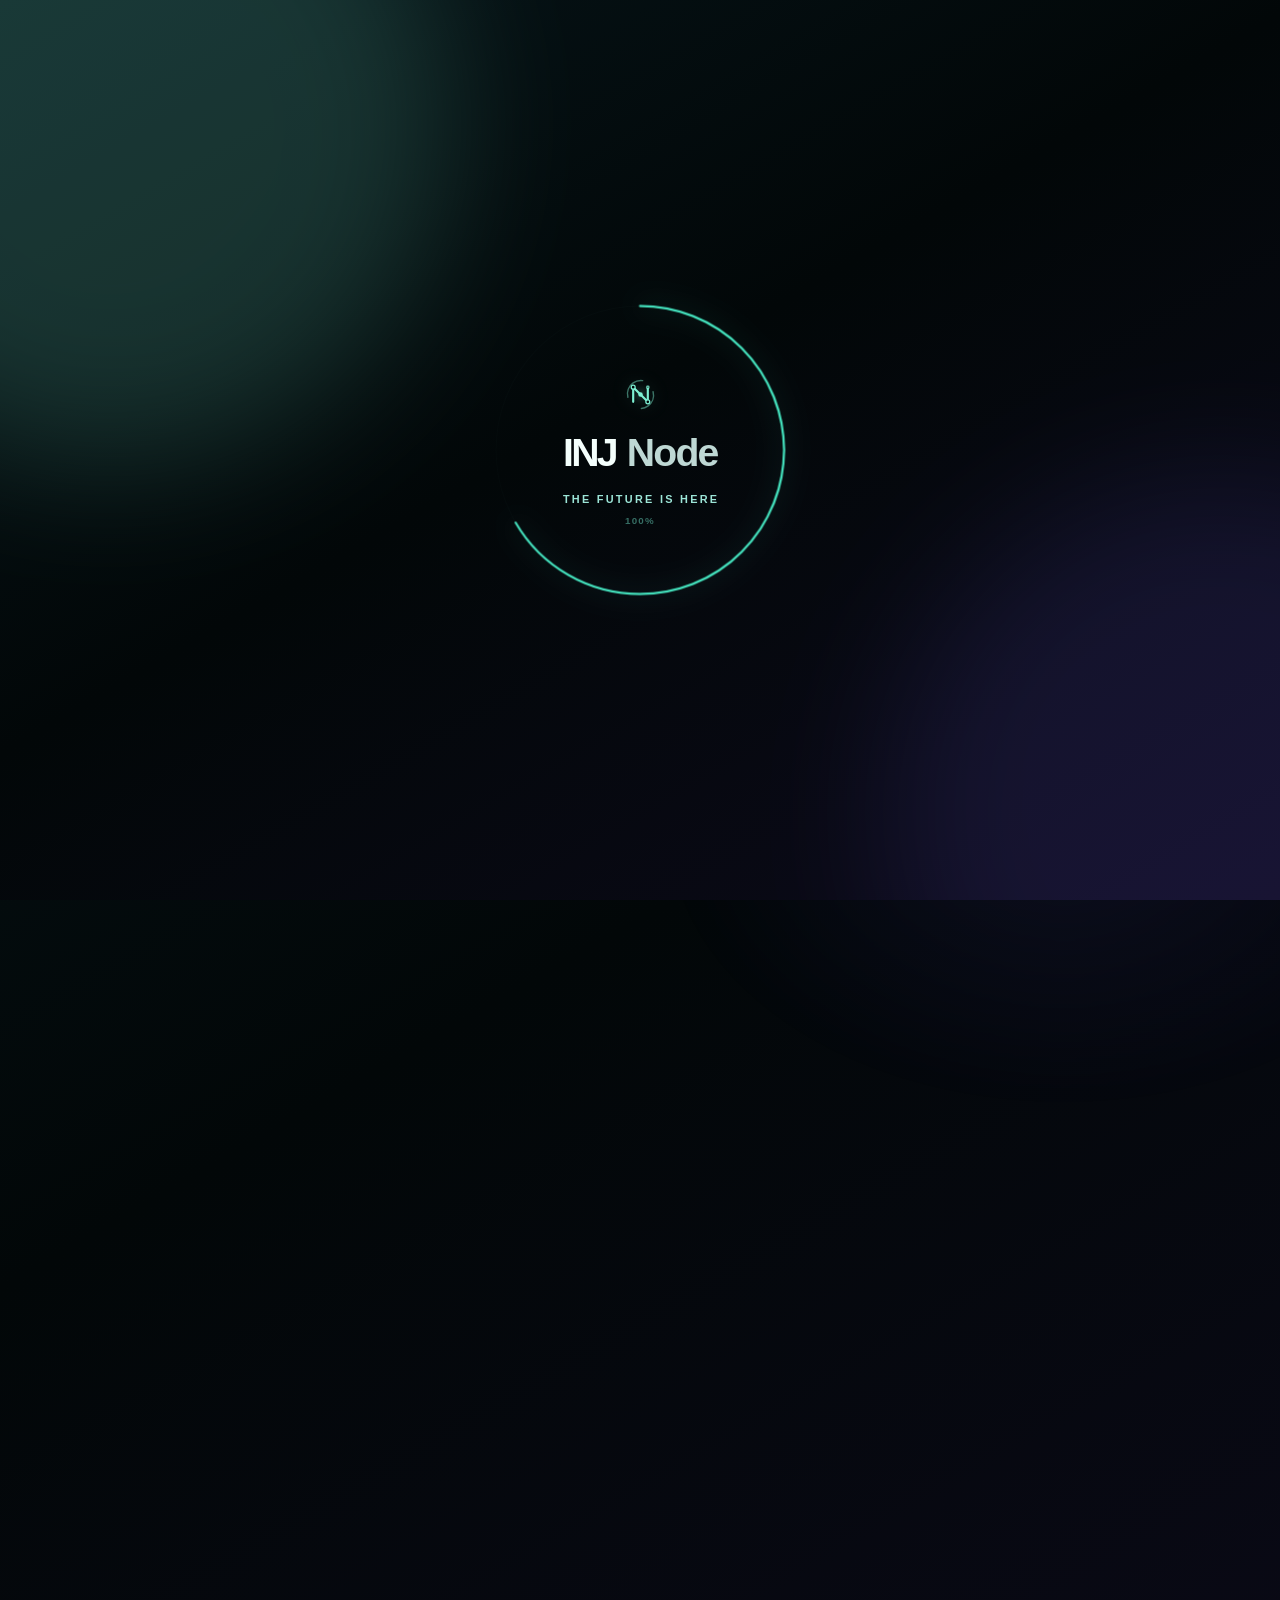
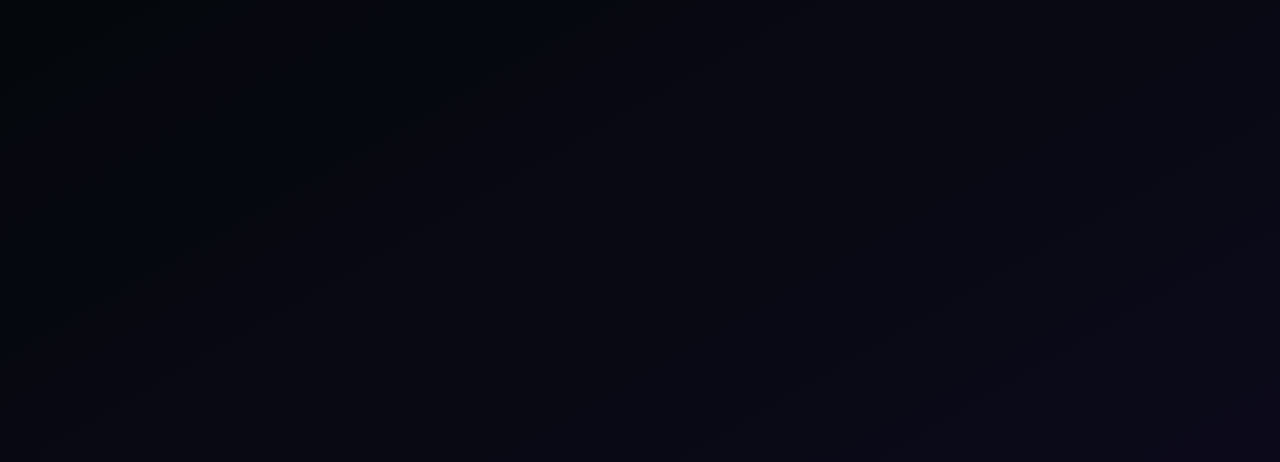
==== commit 58577ae3: "Add files via upload" ====
--- a/index.html
+++ b/index.html
@@ -1,267 +1,957 @@
-<!doctype html>
-<html lang="it">
+<!DOCTYPE html>
+
+<html data-inj-page="index" data-inj-viewport="80" data-theme="navy" lang="it">
 <head>
-  <meta charset="utf-8">
-  <meta name="viewport" content="width=device-width,initial-scale=1,viewport-fit=cover">
-  <meta name="theme-color" content="#051010">
-  <title>INJ NODE — Public Website</title>
-  <meta name="description" content="INJ NODE: capitale gestito live, trasparenza on-chain, staking e monitoraggio Injective.">
-  <link rel="preconnect" href="https://fonts.googleapis.com">
-  <link rel="preconnect" href="https://fonts.gstatic.com" crossorigin>
-  <link href="https://fonts.googleapis.com/css2?family=Inter:wght@400;500;600;700;800;900&display=swap" rel="stylesheet">
-  <link rel="stylesheet" href="style.css?v=4.1.0">
+<meta charset="utf-8"/>
+<meta content="width=device-width, initial-scale=1, viewport-fit=cover" name="viewport"/>
+<meta content="#040b1d" name="theme-color"/>
+
+<meta content="yes" name="apple-mobile-web-app-capable"/>
+<meta content="black-translucent" name="apple-mobile-web-app-status-bar-style"/>
+<meta content="INJ Node" name="apple-mobile-web-app-title"/>
+<meta content="INJ Node — dashboard essenziale per wallet, staking e mercato Injective." name="description"/>
+<title>INJ Node</title>
+<link href="manifest.webmanifest?v=16.00.2" rel="manifest"/>
+<link href="icons/apple-touch-icon-v15.68.png" rel="apple-touch-icon" sizes="180x180"/>
+<link href="icons/apple-touch-icon-v15.68.png" rel="apple-touch-icon-precomposed" sizes="180x180"/>
+<link href="icons/favicon-32-v15.68.png" rel="icon" sizes="32x32" type="image/png"/>
+<link href="icons/favicon-64-v15.68.png" rel="icon" sizes="64x64" type="image/png"/>
+<link href="icons/icon-192-v15.68.png" rel="icon" sizes="192x192" type="image/png"/>
+<script>
+    try {
+      const savedTheme = localStorage.getItem('inj_monitor_theme');
+      document.documentElement.dataset.theme = ['navy', 'black', 'light', 'amber'].includes(savedTheme) ? savedTheme : 'navy';
+      const savedUiStyle = localStorage.getItem('inj_monitor_ui_style');
+      document.documentElement.dataset.uiStyle = ['elegant', 'futuristic', 'ultra'].includes(savedUiStyle) ? savedUiStyle : 'elegant';
+      if (sessionStorage.getItem('inj_node_return_home') === '1') {
+        sessionStorage.removeItem('inj_node_return_home');
+        document.documentElement.dataset.returnHome = '1';
+      }
+    } catch (_) {}
+  </script>
+<style>html[data-return-home="1"] .boot-splash{display:none!important}</style>
+<link href="style.css?v=16.00.8" rel="stylesheet"/>
+<script>document.addEventListener('DOMContentLoaded',()=>{const c=getComputedStyle(document.documentElement).getPropertyValue('--theme-canvas').trim();if(c)document.querySelector('meta[name="theme-color"]')?.setAttribute('content',c)},{once:true});</script>
+<link rel="stylesheet" href="viewport.css?v=16.00.8">
+<script defer src="viewport.js?v=16.00.8"></script>
 </head>
-<body>
-  <div class="site-shell">
-    <header class="site-header" id="top">
-      <div class="brand-wrap">
-        <a class="brand" href="#top" aria-label="INJ NODE home">
-          <span class="brand-mark">INJ</span>
-          <span class="brand-name">NODE</span>
-        </a>
-        <span class="brand-tag">Public website · live network view</span>
+<body class="boot-loading">
+<div aria-label="Avvio INJ Node" class="boot-splash" id="bootSplash" role="status">
+<div class="boot-splash-core">
+<svg aria-hidden="true" class="boot-ring" viewbox="0 0 220 220">
+<circle class="boot-ring-track" cx="110" cy="110" pathlength="100" r="96"></circle>
+<circle class="boot-ring-progress" cx="110" cy="110" pathlength="100" r="96"></circle>
+</svg>
+<div aria-hidden="true" class="boot-copy">
+<div class="boot-brand-symbol"><svg aria-hidden="true" class="inj-node-symbol" viewbox="0 0 48 48"><path class="inj-node-symbol-orbit inj-node-symbol-orbit-a" d="M8.5 27.4A16.5 16.5 0 0 1 33.7 9.6"></path><path class="inj-node-symbol-orbit inj-node-symbol-orbit-b" d="M39.5 20.6A16.5 16.5 0 0 1 14.3 38.4"></path><path class="inj-node-symbol-n" d="M15 33V15l18 18V15"></path><circle class="inj-node-symbol-node" cx="15" cy="15" r="2.4"></circle><circle class="inj-node-symbol-node" cx="33" cy="33" r="2.4"></circle><circle class="inj-node-symbol-node inj-node-symbol-node-soft" cx="33" cy="15" r="1.65"></circle><circle class="inj-node-symbol-core" cx="24" cy="24" r="2.75"></circle></svg></div>
+<div class="boot-wordmark">
+<strong>INJ</strong><span>Node</span>
+</div>
+<div class="boot-tagline"><span>THE FUTURE IS HERE</span></div>
+<div class="boot-percent" id="bootPercent">000%</div>
+</div>
+</div>
+</div>
+<section aria-hidden="true" aria-label="Seleziona modalità di accesso" class="entry-gate" id="entryGate">
+<div class="entry-gate-shell">
+<div class="entry-home-top">
+<div aria-hidden="true" class="entry-brand">
+<svg aria-hidden="true" class="inj-node-symbol" viewbox="0 0 48 48"><path class="inj-node-symbol-orbit inj-node-symbol-orbit-a" d="M8.5 27.4A16.5 16.5 0 0 1 33.7 9.6"></path><path class="inj-node-symbol-orbit inj-node-symbol-orbit-b" d="M39.5 20.6A16.5 16.5 0 0 1 14.3 38.4"></path><path class="inj-node-symbol-n" d="M15 33V15l18 18V15"></path><circle class="inj-node-symbol-node" cx="15" cy="15" r="2.4"></circle><circle class="inj-node-symbol-node" cx="33" cy="33" r="2.4"></circle><circle class="inj-node-symbol-node inj-node-symbol-node-soft" cx="33" cy="15" r="1.65"></circle><circle class="inj-node-symbol-core" cx="24" cy="24" r="2.75"></circle></svg>
+<div><strong>INJ</strong><span>Node</span></div>
+</div>
+<div class="entry-home-top-actions">
+<a class="entry-public-site-link" id="entryPublicSiteLink" href="#" hidden aria-label="Torna al sito pubblico"><svg aria-hidden="true" viewBox="0 0 24 24"><path d="M10 7 5 12l5 5"></path><path d="M5 12h14"></path></svg><span>SITO</span></a>
+<button aria-label="Apri stato rete e API" class="entry-system-pill" id="entrySystemStatusButton" type="button"><i></i><span id="entrySystemStatusText">SYSTEM · —</span><svg aria-hidden="true" viewbox="0 0 24 24"><path d="m9 6 6 6-6 6"></path></svg></button>
+</div>
+</div>
+<div aria-label="Primo accesso" class="entry-onboarding" id="entryOnboarding">
+<span class="entry-onboarding-kicker">PRIMO ACCESSO</span>
+<h1>Collega il tuo wallet</h1>
+<p class="entry-onboarding-intro">Incolla il tuo indirizzo pubblico Injective per iniziare. Non servono seed phrase, chiavi private o connessioni al wallet.</p>
+<form class="entry-onboarding-form" id="entryOnboardingForm" novalidate="">
+<label for="entryWalletName">NOME WALLET</label>
+<div class="entry-onboarding-name-field">
+<input aria-label="Nome del wallet" autocomplete="off" id="entryWalletName" maxlength="28" name="entryWalletName" placeholder="Es. Ledger principale" spellcheck="false" type="text"/>
+</div>
+<label for="entryWalletInput">INDIRIZZO INJECTIVE</label>
+<div class="entry-onboarding-field">
+<input aria-describedby="entryWalletStatus" autocapitalize="none" autocomplete="off" id="entryWalletInput" inputmode="text" name="entryWallet" placeholder="inj1…" spellcheck="false" type="text"/>
+<button id="entryWalletContinue" type="submit">
+<span id="entryWalletContinueText">Continua</span>
+<svg aria-hidden="true" viewbox="0 0 24 24"><path d="m9 6 6 6-6 6"></path></svg>
+</button>
+</div>
+<small aria-live="polite" class="entry-onboarding-status" id="entryWalletStatus">L’indirizzo rimane salvato solo su questo dispositivo.</small>
+</form>
+</div>
+<div class="header-menu entry-home-menu" id="headerMenu">
+<button aria-controls="headerMenuPanel" aria-expanded="false" aria-label="Apri menu" class="header-main-button" id="entryMenuButton" title="Menu" type="button">
+<svg aria-hidden="true" viewbox="0 0 24 24"><path d="M4 7h16M4 12h16M4 17h16"></path></svg>
+</button>
+<div aria-hidden="true" class="header-menu-backdrop" id="headerMenuBackdrop"></div>
+<div aria-label="Control Center INJ Node" class="header-menu-panel" id="headerMenuPanel">
+<div class="menu-control-head">
+<div class="menu-control-brand">
+<svg aria-hidden="true" class="menu-node-symbol" viewbox="0 0 48 48"><path class="menu-node-orbit" d="M8.5 27.4A16.5 16.5 0 0 1 33.7 9.6M39.5 20.6A16.5 16.5 0 0 1 14.3 38.4"></path><path class="menu-node-n" d="M15 33V15l18 18V15"></path><circle cx="15" cy="15" r="2.4"></circle><circle cx="33" cy="33" r="2.4"></circle><circle cx="24" cy="24" r="2.75"></circle></svg>
+<div><span class="menu-eyebrow">INJ NODE</span><strong class="menu-control-title">Control Center</strong></div>
+</div>
+<button aria-label="Chiudi menu" class="menu-close-button" id="menuCloseButton" title="Chiudi" type="button">×</button>
+</div>
+<div class="menu-wallet-hero">
+<div class="menu-control-wallet">
+<span class="menu-wallet-kicker">WALLET ATTIVO</span>
+<strong id="menuWalletLabel">Wallet</strong>
+<small id="menuWalletAddress">Nessun wallet attivo</small>
+</div>
+<span aria-label="Dati live" class="menu-live-chip"><i></i>LIVE</span>
+</div>
+<section aria-label="Destinazioni principali" class="menu-section menu-destinations">
+<div class="menu-section-heading"><span>Azioni rapide</span><small>Wallet e strumenti</small></div>
+<div class="menu-quick-grid">
+<button aria-label="Gestisci wallet" class="menu-action menu-tile" id="manageWalletsMenuButton" title="Gestisci wallet" type="button">
+<span aria-hidden="true" class="menu-action-icon"><svg viewbox="0 0 24 24"><path d="M4 7.5h16v10H4z"></path><path d="M7 7.5V6a2 2 0 0 1 2-2h6a2 2 0 0 1 2 2v1.5"></path><path d="M8 12h5"></path><circle cx="17" cy="12.5" r="1.2"></circle></svg></span>
+<span class="menu-action-copy"><strong>Wallet</strong><small>Gestisci account</small></span>
+</button>
+<button aria-label="Aggiorna tutti i dati" class="menu-action menu-tile" id="refreshMenuButton" title="Aggiorna dati" type="button">
+<span aria-hidden="true" class="menu-action-icon"><svg viewbox="0 0 24 24"><path d="M20 6v5h-5M4 18v-5h5M18.4 9A7 7 0 0 0 6.8 6.4L4 11m16 2-2.8 4.6A7 7 0 0 1 5.6 15"></path></svg></span>
+<span class="menu-action-copy"><strong>Aggiorna</strong><small>Sincronizza dati</small></span>
+<span aria-hidden="true" class="menu-action-state refresh-menu-state"></span>
+</button>
+</div>
+</section>
+<section aria-label="Impostazioni wallet" class="menu-section">
+<div class="menu-section-heading"><span>Wallet</span><small>Dati personali</small></div>
+<div class="menu-average-price" id="averagePriceControl">
+<span aria-hidden="true" class="menu-action-icon"><svg viewbox="0 0 24 24"><path d="M5 7h14v10H5z"></path><path d="M8 10h8M8 14h5"></path><path d="M12 4v3M12 17v3"></path></svg></span>
+<label class="menu-average-copy" for="averageBuyPrice">
+<strong>Prezzo medio INJ</strong>
+<small>Usato per calcolare il PnL</small>
+</label>
+<div class="menu-average-input"><span>$</span><input aria-label="Prezzo medio di acquisto INJ in dollari" id="averageBuyPrice" inputmode="decimal" min="0" placeholder="0,00" step="0.0001" type="number"/></div>
+</div>
+</section>
+<section aria-label="Preferenze" class="menu-section">
+<div class="menu-section-heading"><span>Preferenze</span><small>Personalizza INJ Node</small></div>
+<div class="menu-settings-grid">
+<button aria-label="Cambia valuta" class="menu-action menu-setting" id="currencyButton" title="Cambia valuta" type="button">
+<span aria-hidden="true" class="menu-action-icon"><svg viewbox="0 0 24 24"><circle cx="12" cy="12" r="8"></circle><path d="M15.5 8.7c-.8-.6-1.9-.9-3.2-.9-1.8 0-3 .8-3 2 0 3.2 6.1 1.5 6.1 4.5 0 1.2-1.2 2-3.1 2-1.5 0-2.7-.4-3.7-1.1M12 5.8v12.4"></path></svg></span>
+<span class="menu-action-copy"><strong>Valuta</strong><small>USD / EUR</small></span>
+<span class="menu-action-value" id="currencyValue">$</span>
+</button>
+<button aria-label="Nascondi valori" class="menu-action menu-setting" id="privacyButton" title="Privacy" type="button">
+<span aria-hidden="true" class="menu-action-icon"><svg viewbox="0 0 24 24"><path d="M2.8 12s3.4-5.5 9.2-5.5 9.2 5.5 9.2 5.5-3.4 5.5-9.2 5.5S2.8 12 2.8 12Z"></path><circle cx="12" cy="12" r="2.4"></circle></svg></span>
+<span class="menu-action-copy"><strong>Privacy</strong><small>Nascondi valori</small></span>
+<span aria-hidden="true" class="menu-action-state"></span>
+</button>
+<div class="theme-control menu-theme-control" id="themeControl">
+<button aria-controls="themePicker" aria-expanded="false" aria-label="Scegli tema" class="menu-action menu-setting" id="themeButton" title="Scegli tema" type="button">
+<span aria-hidden="true" class="menu-action-icon"><svg viewbox="0 0 24 24"><path d="M12 3.5a8.5 8.5 0 1 0 0 17h1.1a1.7 1.7 0 0 0 0-3.4h-.8a1.8 1.8 0 0 1 0-3.6H15a5.5 5.5 0 0 0 0-11h-3Z"></path><circle cx="8" cy="9" r=".7"></circle><circle cx="11" cy="6.8" r=".7"></circle><circle cx="7.2" cy="13" r=".7"></circle></svg></span>
+<span class="menu-action-copy"><strong>Tema</strong><small>Aurora / Nero / Chiaro / Midnight Ember</small></span>
+<svg aria-hidden="true" class="menu-action-chevron" viewbox="0 0 24 24"><path d="m8 10 4 4 4-4"></path></svg>
+</button>
+<div aria-label="Scegli tema" class="theme-picker" id="themePicker" role="group">
+<button data-theme-choice="navy" type="button"><i class="theme-swatch navy"></i><span>Aurora</span></button>
+<button data-theme-choice="black" type="button"><i class="theme-swatch black"></i><span>Nero</span></button>
+<button data-theme-choice="light" type="button"><i class="theme-swatch light"></i><span>Chiaro</span></button>
+<button data-theme-choice="amber" type="button"><i class="theme-swatch amber"></i><span>Midnight Ember</span></button>
+</div>
+</div>
+</div>
+</section>
+<div class="menu-language-card" id="languageControl" aria-label="Lingua interfaccia">
+  <span aria-hidden="true" class="menu-action-icon menu-language-icon"><svg viewBox="0 0 24 24"><circle cx="12" cy="12" r="8"></circle><path d="M4 12h16M12 4c2.4 2.2 3.6 4.9 3.6 8S14.4 17.8 12 20M12 4c-2.4 2.2-3.6 4.9-3.6 8s1.2 5.8 3.6 8"></path></svg></span>
+  <span class="menu-language-copy"><strong>Lingua</strong><small>Interfaccia</small></span>
+  <div class="menu-language-options" role="group" aria-label="Lingua">
+    <button type="button" data-language-choice="it" aria-pressed="true">Italiano</button>
+    <button type="button" data-language-choice="en" aria-pressed="false">English</button>
+  </div>
+  <span class="menu-language-value" id="languageValue">IT</span>
+</div>
+<button aria-label="Resetta storico grafici Treasury" class="menu-action menu-treasury-reset-card" id="treasuryResetMenuButton" title="Reset grafici Treasury" type="button">
+<span aria-hidden="true" class="menu-action-icon"><svg viewbox="0 0 24 24"><path d="M5 7h14M9 7V5h6v2M8 10v7M12 10v7M16 10v7M7 7l1 13h8l1-13"></path></svg></span>
+<span class="menu-action-copy"><strong>Reset grafici Treasury</strong><small>Ricomincia lo storico da adesso</small></span>
+<svg aria-hidden="true" class="menu-action-chevron menu-action-forward" viewbox="0 0 24 24"><path d="m10 7 5 5-5 5"></path></svg>
+</button>
+<button aria-label="Apri stato rete e API" class="menu-action menu-system-card" id="systemStatusMenuButton" title="Stato sistema" type="button">
+<span aria-hidden="true" class="menu-action-icon"><svg viewbox="0 0 24 24"><path d="M4 16.5V19h16v-2.5"></path><path d="M6 14a8.5 8.5 0 0 1 12 0"></path><path d="M9 11a4.3 4.3 0 0 1 6 0"></path><circle cx="12" cy="15.5" r="1.2"></circle></svg></span>
+<span class="menu-action-copy"><strong>Stato rete &amp; API</strong><small id="systemStatusMenuHint">Verifica servizi live</small></span>
+<span aria-hidden="true" class="menu-system-dot" id="systemStatusMenuDot"></span>
+<svg aria-hidden="true" class="menu-action-chevron menu-action-forward" viewbox="0 0 24 24"><path d="m10 7 5 5-5 5"></path></svg>
+</button>
+<button aria-label="Installa INJ Node" class="menu-action menu-install-card" id="installAppMenuButton" title="Installa app" type="button">
+<span aria-hidden="true" class="menu-action-icon"><svg viewbox="0 0 24 24"><path d="M12 3v11"></path><path d="m8 10 4 4 4-4"></path><path d="M5 17v3h14v-3"></path></svg></span>
+<span class="menu-action-copy"><strong>Installa INJ Node</strong><small id="installAppHint">Aggiungi l’app al dispositivo</small></span>
+<svg aria-hidden="true" class="menu-action-chevron menu-action-forward" viewbox="0 0 24 24"><path d="m10 7 5 5-5 5"></path></svg>
+</button>
+<div class="menu-meta">
+<span>Wallet</span><b id="lastUpdate">—</b>
+<span>Dati</span><b id="menuDataFreshness">In attesa…</b>
+</div>
+</div>
+</div>
+<span class="entry-kicker">CONTROL CENTER</span>
+<h1>Il tuo spazio Injective.</h1>
+<p class="entry-intro">Scegli il wallet, controlla i dati essenziali e apri la vista che ti serve.</p>
+<div class="entry-wallet-section">
+<div class="entry-wallet-heading">
+<span>ACCOUNT SELEZIONATO</span>
+<small id="entryWalletHint">Seleziona un wallet</small>
+</div>
+<div aria-label="Wallet salvati" class="entry-wallets" id="entryWallets" role="listbox"></div>
+<div aria-label="Posizione nel carosello wallet" class="entry-wallet-pagination" id="entryWalletPagination">
+<span aria-label="Vai direttamente a un wallet" class="entry-wallet-dots" id="entryWalletDots"></span>
+<strong id="entryWalletPosition">1 / 1</strong>
+</div>
+</div>
+<section aria-label="Riepilogo account selezionato" class="entry-overview" id="entryOverview">
+<div class="entry-overview-head">
+<div><span>WALLET ATTIVO</span><strong id="entryOverviewWallet">Wallet</strong></div>
+<span class="entry-overview-actions">
+<button aria-label="Nascondi valori saldo" aria-pressed="false" class="entry-privacy-toggle" id="entryPrivacyButton" title="Privacy" type="button">
+<svg aria-hidden="true" class="entry-privacy-eye eye-open" viewbox="0 0 24 24"><path d="M2.5 12s3.5-6 9.5-6 9.5 6 9.5 6-3.5 6-9.5 6-9.5-6-9.5-6Z"></path><circle cx="12" cy="12" r="2.7"></circle></svg>
+<svg aria-hidden="true" class="entry-privacy-eye eye-closed" viewbox="0 0 24 24"><path d="M3 3l18 18"></path><path d="M10.2 6.2A10.6 10.6 0 0 1 12 6c6 0 9.5 6 9.5 6a17.1 17.1 0 0 1-3 3.5M13.8 17.8A10.7 10.7 0 0 1 12 18c-6 0-9.5-6-9.5-6a17.2 17.2 0 0 1 3-3.5"></path><path d="M9.9 9.9a3 3 0 0 0 4.2 4.2"></path></svg>
+</button>
+<span class="entry-overview-live"><i></i> LIVE</span>
+</span>
+</div>
+<div class="entry-overview-main">
+<div class="entry-overview-worth private">
+<span>VALORE ACCOUNT</span>
+<strong id="entryWalletWorth">—</strong>
+<small id="entryWalletTotal">—</small>
+</div>
+<div class="entry-market-mini">
+<span>INJ / USDT</span>
+<strong id="entryMarketPrice">—</strong>
+<small class="neutral" id="entryMarketChange">— · 24H</small>
+</div>
+</div>
+<div class="entry-overview-stats private">
+<div><span>STAKING</span><strong id="entryWalletStaked">—</strong></div>
+<div><span>REWARD</span><strong id="entryWalletRewards">—</strong></div>
+<div><span>AGGIORNATO</span><strong id="entryWalletFreshness">—</strong></div>
+</div>
+</section>
+<section aria-label="Price INJ USDT oggi" class="entry-insights entry-price-card" id="entryInsights">
+<div class="entry-insights-head">
+<div>
+<span>PRICE</span>
+<small>INJ / USDT · OGGI</small>
+</div>
+<span class="entry-insights-live" id="entrySparkStatus"><i></i> LIVE</span>
+</div>
+<div class="entry-sparkline entry-price-chart">
+<div aria-label="Grafico INJ USDT di oggi. Clicca e trascina per leggere il prezzo lungo la curva." class="entry-spark-stage" id="entrySparkStage" role="img" tabindex="0">
+<svg aria-hidden="true" focusable="false" preserveaspectratio="none" viewbox="0 0 320 150">
+<path class="entry-spark-area" d="" id="entrySparkArea"></path>
+<path class="entry-spark-path" d="" id="entrySparkPath"></path>
+</svg>
+<span aria-hidden="true" class="entry-spark-live-dot" id="entrySparkLiveDot"></span>
+<span aria-hidden="true" class="entry-spark-live-label" hidden="" id="entrySparkLiveLabel">—</span>
+<span aria-hidden="true" class="entry-spark-cursor" hidden="" id="entrySparkCursor"><i></i></span>
+<span aria-live="polite" class="entry-spark-tooltip" hidden="" id="entrySparkTooltip"><strong>—</strong><small>—</small></span>
+</div>
+<div class="entry-price-timebar"><span>00:00</span><span>24:00</span></div>
+</div>
+<div class="entry-price-pnl private">
+<div><span>P/L REAL TIME</span><small>Dalle 00:00 · wallet selezionato</small></div>
+<strong class="neutral" id="entryInsightPnl">—</strong>
+</div>
+</section>
+<section aria-label="Metriche rapide del wallet selezionato" class="entry-desktop-metrics" id="entryDesktopMetrics">
+<article class="entry-desktop-metric">
+<span>DISPONIBILE</span>
+<strong class="private" id="entryDesktopAvailable">—</strong>
+<small>INJ liquidi</small>
+</article>
+<article class="entry-desktop-metric">
+<span>STAKING RATIO</span>
+<strong class="private" id="entryDesktopStakeRatio">—</strong>
+<small class="private" id="entryDesktopStakeMeta">—</small>
+</article>
+<article class="entry-desktop-metric">
+<span>REWARD / GIORNO</span>
+<strong class="private" id="entryDesktopDailyReward">—</strong>
+<small class="private" id="entryDesktopDailyRewardValue">—</small>
+</article>
+<article class="entry-desktop-metric">
+<span>APR NETTO</span>
+<strong id="entryDesktopApr">—</strong>
+<small>Wallet selezionato</small>
+</article>
+</section>
+<div class="entry-actions">
+<button class="entry-action entry-action-primary" id="entryDashboardButton" type="button">
+<span aria-hidden="true" class="entry-action-icon"><svg viewbox="0 0 24 24"><rect height="6" rx="1" width="6" x="4" y="4"></rect><rect height="6" rx="1" width="6" x="14" y="4"></rect><rect height="6" rx="1" width="6" x="4" y="14"></rect><rect height="6" rx="1" width="6" x="14" y="14"></rect></svg></span>
+<span><strong>Dashboard</strong><small>Portfolio · staking · analytics</small></span>
+<svg aria-hidden="true" class="entry-action-arrow" viewbox="0 0 24 24"><path d="m9 6 6 6-6 6"></path></svg>
+</button>
+<button class="entry-action" id="entryLiveButton" type="button">
+<span aria-hidden="true" class="entry-action-icon"><svg viewbox="0 0 24 24"><path d="M4 7h16v10H4z"></path><path d="M8 20h8M12 17v3"></path><path d="M8 12h2.2l1.3-3 2.1 6 1.4-3H18"></path></svg></span>
+<span><strong>Live View</strong><small>Prezzo · patrimonio · reward live</small></span>
+<svg aria-hidden="true" class="entry-action-arrow" viewbox="0 0 24 24"><path d="m9 6 6 6-6 6"></path></svg>
+</button>
+<button class="entry-action entry-action-pulse" id="entryPulseButton" type="button">
+<span aria-hidden="true" class="entry-action-icon"><svg viewbox="0 0 24 24"><path d="M4 12h16"></path><path d="M7 12V7M7 12v4M12 12V4M12 12v7M17 12V8M17 12v6"></path><rect height="7" rx="1" width="2.4" x="5.8" y="8"></rect><rect height="11" rx="1" width="2.4" x="10.8" y="6"></rect><rect height="7" rx="1" width="2.4" x="15.8" y="9"></rect></svg></span>
+<span><strong>Pulse View</strong><small>Price · Daily P/L · Reward</small></span>
+<svg aria-hidden="true" class="entry-action-arrow" viewbox="0 0 24 24"><path d="m9 6 6 6-6 6"></path></svg>
+</button>
+<button class="entry-action entry-action-livecharts" id="entryLiveChartsButton" type="button">
+<span aria-hidden="true" class="entry-action-icon"><svg viewbox="0 0 24 24"><path d="M4 18V6"></path><path d="M4 18h16"></path><path d="m6.5 14 3-3.5 2.8 2.2 4.6-6.2 1.8 1.7"></path><circle cx="18.8" cy="8.2" r="1.2"></circle></svg></span>
+<span><strong>Live Charts</strong><small>1 min · 5 min · 15 min · 1H · 4H · 1D · 1S · 1M · 1Y · ALL</small></span>
+<svg aria-hidden="true" class="entry-action-arrow" viewbox="0 0 24 24"><path d="m9 6 6 6-6 6"></path></svg>
+</button>
+<button class="entry-action entry-action-orderbook" id="entryOrderBookButton" type="button">
+<span aria-hidden="true" class="entry-action-icon"><svg viewbox="0 0 24 24"><path d="M4 6h7M4 10h11M4 14h16M4 18h9"></path><path d="M18 5v6M15 8l3 3 3-3"></path></svg></span>
+<span><strong>Order Book</strong><small>Bid · Ask · profondità · total $/€</small></span>
+<svg aria-hidden="true" class="entry-action-arrow" viewbox="0 0 24 24"><path d="m9 6 6 6-6 6"></path></svg>
+</button>
+<button class="entry-action entry-action-performance" id="entryPerformanceButton" type="button">
+<span aria-hidden="true" class="entry-action-icon"><svg viewbox="0 0 24 24"><path d="M4 12h16"></path><path d="M7 12V8M7 12v5M12 12V5M12 12v8M17 12V9M17 12v4"></path><rect height="8" rx="1" width="2.4" x="5.8" y="8"></rect><rect height="12" rx="1" width="2.4" x="10.8" y="6"></rect><rect height="7" rx="1" width="2.4" x="15.8" y="9"></rect></svg></span>
+<span><strong>Performance Timeline</strong><small>P/L giornaliero · storico · autoscale</small></span>
+<svg aria-hidden="true" class="entry-action-arrow" viewbox="0 0 24 24"><path d="m9 6 6 6-6 6"></path></svg>
+</button>
+<button class="entry-action entry-action-converter" id="entryConverterButton" type="button">
+<span aria-hidden="true" class="entry-action-icon"><svg viewbox="0 0 24 24"><path d="M5 4h14v16H5z"></path><path d="M8 8h8M8 12h2M14 12h2M8 16h2M14 16h2"></path></svg></span>
+<span><strong>INJ Converter</strong><small>EUR · USD · INJ · conversione live</small></span>
+<svg aria-hidden="true" class="entry-action-arrow" viewbox="0 0 24 24"><path d="m9 6 6 6-6 6"></path></svg>
+</button>
+<button class="entry-action entry-action-commandcenter" id="entryCommandCenterButton" type="button">
+<span aria-hidden="true" class="entry-action-icon"><svg viewbox="0 0 24 24"><rect height="13" rx="2" width="18" x="3" y="4"></rect><path d="M7 20h10M12 17v3"></path><path d="M6.5 12h2.5l1.5-4 2.4 6 1.6-3h3"></path></svg></span>
+<span><strong>Command Center</strong><small>Desktop full-screen · portfolio · charts · staking · pulse</small></span>
+<svg aria-hidden="true" class="entry-action-arrow" viewbox="0 0 24 24"><path d="m9 6 6 6-6 6"></path></svg>
+</button>
+<a class="entry-action entry-action-live-rewards" id="entryLiveRewardsButton" href="./live-rewards.html?v=16.00.2" aria-label="Apri Live Rewards">
+<span aria-hidden="true" class="entry-action-icon live-rewards-menu-icon"><svg viewBox="0 0 24 24"><path d="M5 17V9"></path><path d="M9 17V6"></path><path d="M13 17v-4"></path><path d="M17 17V8"></path><path d="M4 20h16"></path><path d="m5 11 4-3 4 3 5-5"></path><circle cx="18" cy="6" r="1.3"></circle></svg></span>
+<span><strong>Live Rewards</strong><small>5 wallet · reward live · totale in tempo reale</small></span>
+<svg aria-hidden="true" class="entry-action-arrow" viewBox="0 0 24 24"><path d="m9 6 6 6-6 6"></path></svg>
+</a>
+<a class="entry-action entry-action-treasury" id="entryTreasuryButton" href="./treasury.html?v=16.00.2" aria-label="Apri INJ Treasury">
+<span aria-hidden="true" class="entry-action-icon treasury-menu-icon"><svg viewBox="0 0 24 24"><path d="M4 9h16v10H4z"></path><path d="M7 9V6.7L12 4l5 2.7V9"></path><path d="M8 13h8M8 16h5"></path><circle cx="17" cy="16" r="1.5"></circle></svg></span>
+<span class="treasury-entry-copy"><strong>INJ Treasury</strong><small>Patrimonio · staking · reward · crescita live</small></span>
+<span class="treasury-entry-status" aria-hidden="true"><i></i><small>LIVE</small></span>
+<svg aria-hidden="true" class="entry-action-arrow" viewbox="0 0 24 24"><path d="m9 6 6 6-6 6"></path></svg>
+</a>
+</div>
+<small class="entry-note" id="entryNote">Wallet e preferenze restano solo su questo dispositivo.</small>
+</div>
+</section>
+<section aria-hidden="true" aria-label="Performance Timeline" class="performance-timeline-view" hidden id="performanceTimelineView">
+  <div class="performance-timeline-shell">
+    <header class="performance-timeline-header">
+      <button class="performance-timeline-close" id="closePerformanceTimelineButton" type="button" aria-label="Torna alla Home" title="Home">
+        <svg viewBox="0 0 24 24" aria-hidden="true"><path d="m4 11 8-7 8 7"></path><path d="M6.5 10v9h11v-9M10 19v-5h4v5"></path></svg>
+      </button>
+      <div class="performance-timeline-title">
+        <span>INJ NODE</span>
+        <strong>Performance Timeline</strong>
+        <small>P/L giornaliero · sessione 00:00 → 00:00</small>
       </div>
-
-      <nav class="top-nav" aria-label="Sezioni principali">
-        <a href="#capital">Capitale gestito</a>
-        <a href="#about">Cos'è INJ NODE</a>
-        <a href="#transparency">Trasparenza</a>
-        <a href="#platform">Piattaforma</a>
-      </nav>
-
-      <div class="header-actions">
-        <a class="header-ghost" href="#platform">Come si torna?</a>
-        <a class="header-cta" href="https://ivanbarbacini95-collab.github.io/INJ-VERSIONE-UFFICIALE/" target="_blank" rel="noopener noreferrer">Apri INJ NODE <span>↗</span></a>
+      <span class="performance-timeline-live"><i></i>LIVE</span>
+    </header>
+    <main class="performance-timeline-main">
+<section aria-label="Cronologia profit e loss giornaliero" class="entry-pnl-timeline" id="entryPnlTimeline">
+  <div class="entry-pnl-timeline-head">
+    <div class="entry-pnl-heading-copy">
+      <span>PERFORMANCE</span>
+      <small>Candele giornaliere · EMA 7 / EMA 21</small>
+    </div>
+    <div class="entry-pnl-head-tools" aria-label="Controlli Performance Timeline">
+      <div class="entry-pnl-mode-switch" role="group" aria-label="Metrica Performance Timeline">
+        <button class="active" id="entryPnlModeUsd" type="button" aria-pressed="true">P/L $</button>
+        <button id="entryPnlModePct" type="button" aria-pressed="false">P/L %</button>
       </div>
+      <button class="entry-pnl-ema-toggle active" id="entryPnlEmaToggle" type="button" aria-pressed="true">EMA 7/21</button>
+      <span class="entry-pnl-range">14G</span>
+    </div>
+  </div>
+  <div class="entry-pnl-stats" aria-label="Riepilogo Performance Timeline">
+    <div class="entry-pnl-stat entry-pnl-stat-today">
+      <span>OGGI</span>
+      <strong class="neutral private" id="entryPnlTimelineSummary">—</strong>
+      <small id="entryPnlTimelineRollover">Chiude alle 00:00</small>
+    </div>
+    <div class="entry-pnl-stat">
+      <span>PERIODO · 14G</span>
+      <strong class="neutral private" id="entryPnlTimelinePeriodSummary">—</strong>
+      <small id="entryPnlTimelinePeriodMeta">In attesa dello storico</small>
+    </div>
+    <div class="entry-pnl-stat">
+      <span>BEST DAY · 14G</span>
+      <strong class="neutral private" id="entryPnlTimelineBestSummary">—</strong>
+      <small id="entryPnlTimelineBestMeta">—</small>
+    </div>
+  </div>
+  <div class="entry-pnl-timeline-scroll" id="entryPnlTimelineScroll" tabindex="0" aria-label="Scorri orizzontalmente lo storico profit e loss">
+    <div class="entry-pnl-ema-legend" id="entryPnlEmaLegend" aria-hidden="true">
+      <span class="ema-fast"><i></i>EMA 7</span>
+      <span class="ema-slow"><i></i>EMA 21</span>
+    </div>
+    <div class="entry-pnl-timeline-track" id="entryPnlTimelineTrack">
+      <div class="entry-pnl-zero-line" aria-hidden="true"><span>0</span></div>
+      <svg class="entry-pnl-ema-layer" id="entryPnlEmaLayer" aria-hidden="true" preserveAspectRatio="none"></svg>
+    </div>
+  </div>
+  <div class="entry-pnl-timeline-foot">
+    <span id="entryPnlTimelineDetail">Tocca una candela per vedere i dettagli.</span>
+    <small>SCORRI ← STORICO · OGGI →</small>
+  </div>
+</section>
+    </main>
+  </div>
+</section>
+<section aria-hidden="true" aria-label="INJ Converter" class="converter-view" hidden id="converterView">
+  <div class="converter-view-shell">
+    <header class="converter-view-header">
+      <button class="converter-view-close" id="closeConverterButton" type="button" aria-label="Torna alla Home" title="Home">
+        <svg viewBox="0 0 24 24" aria-hidden="true"><path d="m4 11 8-7 8 7"></path><path d="M6.5 10v9h11v-9M10 19v-5h4v5"></path></svg>
+      </button>
+      <div class="converter-view-title">
+        <span>INJ NODE</span>
+        <strong>INJ Converter</strong>
+        <small>EUR ↔ USD ↔ INJ · conversione live</small>
+      </div>
+      <span class="converter-view-live"><i></i>LIVE</span>
     </header>
-
-    <main>
-      <section class="hero">
-        <div class="hero-copy">
-          <div class="eyebrow"><span class="live-dot"></span>INJ NODE · PUBLIC WEBSITE</div>
-          <h1>Capitale gestito <span>live</span>.<br>Trasparenza <em>su Injective</em>.</h1>
-          <p>
-            Questo sito mostra solo ciò che conta davvero: capitale totale gestito, stato dello staking,
-            reward aggregati e la filosofia di trasparenza di INJ NODE. Nessun caos, nessun indirizzo esposto.
-          </p>
-
-          <div class="hero-actions">
-            <a class="button-primary" href="#capital">Guarda i dati live</a>
-            <a class="button-secondary" href="https://ivanbarbacini95-collab.github.io/INJ-VERSIONE-UFFICIALE/" target="_blank" rel="noopener noreferrer">Apri la piattaforma ↗</a>
-          </div>
-
-          <div class="return-note">
-            <div class="return-note-icon">↗</div>
-            <div>
-              <strong>L'app si apre in una nuova scheda.</strong>
-              <span>Così questo sito rimane aperto e ci torni subito.</span>
-            </div>
-          </div>
-
-          <div class="trust-row">
-            <span>5 account aggregati</span>
-            <span>Dati letti dalla rete</span>
-            <span>Privacy by design</span>
+    <main class="converter-view-main">
+      <section aria-label="Convertitore Injective" class="entry-converter converter-page-card" id="entryConverter">
+        <div class="entry-converter-head">
+          <div class="entry-converter-title">
+            <span>CONVERSIONE LIVE</span>
+            <small>Scrivi in uno dei tre campi: gli altri si aggiornano automaticamente</small>
+          </div>
+          <div class="entry-converter-live" aria-live="polite">
+            <i aria-hidden="true"></i><span id="entryConverterPrice">INJ $—</span>
           </div>
         </div>
-
-        <div class="hero-visual">
-          <div class="visual-card">
-            <div class="visual-image" aria-hidden="true"></div>
-            <div class="visual-overlay-card overlay-a">
-              <small>CAPITALE GESTITO</small>
-              <strong id="heroInjTotal">— INJ</strong>
-              <span id="heroFiatTotal">Valore live on-chain</span>
-            </div>
-            <div class="visual-overlay-card overlay-b">
-              <small>ACCOUNT MONITORATI</small>
-              <strong>5</strong>
-              <span>Aggregati in tempo reale</span>
-            </div>
-          </div>
+        <div class="entry-converter-flow" aria-label="Converti tra euro, dollari e Injective">
+          <label class="entry-converter-field" for="entryConverterEur">
+            <span>EURO</span>
+            <span class="entry-converter-input"><b>€</b><input id="entryConverterEur" type="text" inputmode="decimal" autocomplete="off" spellcheck="false" placeholder="0,00" aria-label="Importo in euro"></span>
+          </label>
+          <span class="entry-converter-arrow" aria-hidden="true">→</span>
+          <label class="entry-converter-field" for="entryConverterUsd">
+            <span>DOLLARI</span>
+            <span class="entry-converter-input"><b>$</b><input id="entryConverterUsd" type="text" inputmode="decimal" autocomplete="off" spellcheck="false" placeholder="0,00" aria-label="Importo in dollari"></span>
+          </label>
+          <span class="entry-converter-arrow" aria-hidden="true">→</span>
+          <label class="entry-converter-field entry-converter-inj" for="entryConverterInj">
+            <span>INJECTIVE</span>
+            <span class="entry-converter-input"><input id="entryConverterInj" type="text" inputmode="decimal" autocomplete="off" spellcheck="false" placeholder="0,0000" aria-label="Quantità Injective"><b>INJ</b></span>
+          </label>
         </div>
-      </section>
-
-      <section class="ticker" aria-label="Punti chiave">
-        <span>LIVE ON-CHAIN DATA</span>
-        <span>5 WALLETS AGGREGATI</span>
-        <span>NON-CUSTODIAL</span>
-        <span>INJECTIVE FOCUSED</span>
-        <span>PUBLIC CAPITAL VIEW</span>
-        <span>TRASPARENZA VERIFICABILE</span>
-      </section>
-
-      <section class="quick-links">
-        <a href="#capital"><b>01</b><span>Capitale</span><small>dato essenziale live</small></a>
-        <a href="#about"><b>02</b><span>Cos'è</span><small>cosa fa INJ NODE</small></a>
-        <a href="#transparency"><b>03</b><span>Trasparenza</span><small>come leggere il progetto</small></a>
-      </section>
-
-      <section class="capital-panel" id="capital">
-        <div class="capital-main">
-          <div class="capital-head">
-            <div>
-              <span class="section-kicker">CAPITALE GESTITO</span>
-              <h2>I numeri che contano.<br><em>Solo quelli.</em></h2>
-            </div>
-            <div class="panel-status" id="status"><i></i> LIVE</div>
-          </div>
-
-          <div class="main-number-wrap">
-            <div class="main-number">
-              <strong id="injTotal">—</strong>
-              <span>INJ</span>
-            </div>
-            <div class="main-subline">
-              <span id="fiatTotal">Valore live on-chain</span>
-              <span id="price">INJ / USDT —</span>
-            </div>
-          </div>
-
-          <div class="progress-line"><i id="loadLine"></i></div>
-        </div>
-
-        <div class="capital-grid">
-          <article>
-            <small>ACCOUNT MONITORATI</small>
-            <strong>5</strong>
-            <span>Totale account attivi dentro INJ NODE</span>
-          </article>
-          <article>
-            <small>IN STAKING</small>
-            <strong id="staked">—</strong>
-            <span id="stakeRatio">—</span>
-          </article>
-          <article>
-            <small>REWARD DISPONIBILI</small>
-            <strong id="rewards">—</strong>
-            <span>Aggiornamento on-chain</span>
-          </article>
-          <article>
-            <small>APPROCCIO</small>
-            <strong>Trasparente</strong>
-            <span>Dato pubblico aggregato, indirizzi non esposti</span>
-          </article>
-        </div>
-      </section>
-
-      <section class="section about-section" id="about">
-        <div class="copy-block">
-          <span class="section-kicker">COS'È INJ NODE</span>
-          <h2>Una piattaforma costruita per <em>monitorare Injective</em>.</h2>
-          <p>
-            INJ NODE nasce per offrire una lettura immediata dell'ecosistema personale su Injective:
-            patrimonio, staking, reward, andamento e strumenti dedicati in un'unica esperienza pulita.
-          </p>
-        </div>
-
-        <div class="about-cards">
-          <article>
-            <b>01</b>
-            <h3>Capitale aggregato</h3>
-            <p>Una sola vista mostra il totale gestito sui wallet monitorati, con aggiornamento live.</p>
-          </article>
-          <article>
-            <b>02</b>
-            <h3>Staking e reward</h3>
-            <p>Delegazioni e reward vengono letti direttamente dalla rete per mantenere il quadro reale.</p>
-          </article>
-          <article>
-            <b>03</b>
-            <h3>Ambiente pro</h3>
-            <p>Grafici, monitoraggio e strumenti di supporto pensati per una gestione più evoluta.</p>
-          </article>
-          <article>
-            <b>04</b>
-            <h3>Focus sulla chiarezza</h3>
-            <p>La vetrina pubblica resta essenziale: mostra solo ciò che serve davvero capire del progetto.</p>
-          </article>
-        </div>
-      </section>
-
-      <section class="section split-showcase">
-        <div class="showcase-visual" aria-hidden="true"></div>
-        <div class="showcase-copy">
-          <span class="section-kicker">PUBLIC VIEW</span>
-          <h2>Un sito più pulito.<br><em>Una piattaforma più profonda.</em></h2>
-          <p>
-            Il sito pubblico è la vetrina: mostra solidità, capitale gestito e trasparenza.
-            La piattaforma INJ NODE è invece il cuore operativo, dove si entra per lavorare con i dati in modo completo.
-          </p>
-          <ul class="showcase-points">
-            <li>Il sito pubblico spiega il progetto senza mostrare gli indirizzi.</li>
-            <li>La piattaforma completa si apre in nuova scheda.</li>
-            <li>Il capitale live deriva dai 5 account monitorati.</li>
-          </ul>
-        </div>
-      </section>
-
-      <section class="section transparency-section" id="transparency">
-        <div class="copy-block">
-          <span class="section-kicker">TRASPARENZA</span>
-          <h2>Verificabile, leggibile e <em>senza rumore</em>.</h2>
-          <p>
-            INJ NODE non promette trasparenza in modo vago: la traduce in un numero pubblico aggregato,
-            aggiornato dalla rete e presentato in modo comprensibile.
-          </p>
-        </div>
-
-        <div class="transparency-cards">
-          <article>
-            <span>ON-CHAIN</span>
-            <h3>Dati reali dalla rete</h3>
-            <p>Il totale viene calcolato live sommando disponibile, staking e reward dei cinque account monitorati.</p>
-          </article>
-          <article>
-            <span>PRIVACY</span>
-            <h3>Aggregato, non esposto</h3>
-            <p>Il visitatore vede il peso reale del progetto, senza accedere alla lista pubblica dei wallet.</p>
-          </article>
-          <article>
-            <span>NON-CUSTODIAL</span>
-            <h3>Monitoraggio, non custodia</h3>
-            <p>INJ NODE organizza e legge i dati; non custodisce fondi e non svolge attività di gestione per terzi.</p>
-          </article>
-        </div>
-      </section>
-
-      <section class="section platform-section" id="platform">
-        <div class="platform-box">
-          <div class="platform-copy">
-            <span class="section-kicker">APRI INJ NODE</span>
-            <h2>Vuoi entrare nella piattaforma?<br><em>Qui non perdi il sito.</em></h2>
-            <p>
-              Il pulsante apre INJ NODE in una nuova scheda: la vetrina pubblica rimane aperta,
-              quindi puoi sempre tornare qui con un semplice clic sulla scheda del sito.
-            </p>
-            <div class="platform-tips">
-              <div><strong>1</strong><span>Clicchi su “Apri INJ NODE”</span></div>
-              <div><strong>2</strong><span>La piattaforma si apre in un'altra scheda</span></div>
-              <div><strong>3</strong><span>Il sito resta aperto e raggiungibile subito</span></div>
-            </div>
-          </div>
-          <div class="platform-actions">
-            <a class="button-primary" href="https://ivanbarbacini95-collab.github.io/INJ-VERSIONE-UFFICIALE/" target="_blank" rel="noopener noreferrer">Apri INJ NODE ↗</a>
-            <a class="button-secondary" href="#top">Torna su</a>
-          </div>
+        <div class="entry-converter-foot">
+          <span id="entryConverterRate">1 € = — $</span>
+          <small id="entryConverterMeta">Inserisci un importo in € / $ / INJ</small>
         </div>
       </section>
     </main>
-
-    <footer class="site-footer">
-      <div class="footer-brand">
-        <div class="brand footer-logo"><span class="brand-mark">INJ</span><span class="brand-name">NODE</span></div>
-        <p>Injective portfolio intelligence · public website</p>
+  </div>
+</section>
+<div class="app-shell">
+    <header class="topbar">
+      <button class="header-main-button dashboard-home-button" id="dashboardHomeButton" type="button" aria-label="Torna alla Home" title="Home">
+        <svg viewBox="0 0 24 24" aria-hidden="true"><path d="m4 11 8-7 8 7"/><path d="M6.5 10v9h11v-9M10 19v-5h4v5"/></svg>
+      </button>
+
+      <a class="brand header-title" href="#top" aria-label="INJ Node, torna in alto">
+        <svg class="inj-node-symbol" viewBox="0 0 48 48" aria-hidden="true"><path class="inj-node-symbol-orbit inj-node-symbol-orbit-a" d="M8.5 27.4A16.5 16.5 0 0 1 33.7 9.6"/><path class="inj-node-symbol-orbit inj-node-symbol-orbit-b" d="M39.5 20.6A16.5 16.5 0 0 1 14.3 38.4"/><path class="inj-node-symbol-n" d="M15 33V15l18 18V15"/><circle class="inj-node-symbol-node" cx="15" cy="15" r="2.4"/><circle class="inj-node-symbol-node" cx="33" cy="33" r="2.4"/><circle class="inj-node-symbol-node inj-node-symbol-node-soft" cx="33" cy="15" r="1.65"/><circle class="inj-node-symbol-core" cx="24" cy="24" r="2.75"/></svg>
+        <span class="header-wordmark"><strong>INJ</strong><span>Node</span></span>
+      </a>
+
+      <div class="header-right" id="dashboardHeaderActions">
+        <div class="connection header-status-dot" id="connectionStatus" role="status" aria-live="polite" title="Stato connessione">
+          <i></i><span id="statusText">Connessione…</span>
+        </div>
+        <span class="data-freshness waiting" id="dataFreshness" title="Freschezza dati live">LIVE · —</span>
+        <button class="header-main-button chart-launch-button" id="chartButton" type="button" aria-label="Apri grafico Injective" aria-haspopup="dialog" aria-controls="chartDialog" title="Grafico INJ">
+          <svg viewBox="0 0 24 24" aria-hidden="true"><path d="M4 18V6"/><path d="M4 18h16"/><path d="m7 14 3-4 3 2 4-6"/><path d="M17 6h2v2"/></svg>
+        </button>
+        <div class="header-search" id="headerSearch">
+          <button class="header-main-button" id="searchButton" type="button" aria-label="Apri ricerca wallet" aria-expanded="false" aria-controls="searchPanel" title="Cerca o aggiungi wallet">
+            <svg viewBox="0 0 24 24" aria-hidden="true"><circle cx="10.5" cy="10.5" r="6.5"/><path d="m15.5 15.5 5 5"/></svg>
+          </button>
+          <form class="search-panel" id="addressForm" aria-label="Aggiungi o apri wallet">
+            <div class="search-panel-fields">
+              <input id="walletNameInput" name="walletName" maxlength="28" autocomplete="off" spellcheck="false" placeholder="Nome wallet" aria-label="Nome del wallet">
+              <input id="addressInput" name="address" autocomplete="off" autocapitalize="none" spellcheck="false" placeholder="inj1…" aria-label="Indirizzo wallet Injective">
+            </div>
+            <button id="loadButton" type="submit">Apri</button>
+          </form>
+        </div>
       </div>
-      <div class="footer-links">
-        <a href="#capital">Capitale</a>
-        <a href="#about">Cos'è</a>
-        <a href="#transparency">Trasparenza</a>
-      </div>
-      <div class="footer-meta">© <span id="year"></span> INJ NODE</div>
-    </footer>
+    </header>
+
+    <main id="top">
+      <section class="wallet-dock" aria-label="Controllo account">
+        <div class="saved-wallets">
+          <div class="wallet-dock-title">
+            <span>Account</span>
+            <strong id="savedWalletCount">0 salvati</strong>
+            <small>Un solo pannello per tutti i wallet</small>
+          </div>
+          <div class="wallet-mini-strip" id="walletCards" aria-label="Wallet salvati"></div>
+
+        </div>
+      </section>
+
+      <section class="aggregate-strip" id="aggregateSection" hidden aria-label="Totale di tutti i wallet" role="button" tabindex="0" aria-expanded="true" title="Mostra o nascondi il totale multi-wallet">
+        <div class="aggregate-heading">
+          <span>Totale multi-wallet</span>
+          <small id="aggregateStatus">Sincronizzazione…</small>
+          <span class="aggregate-chevron" aria-hidden="true"><svg viewBox="0 0 24 24"><path d="m7 9 5 5 5-5"/></svg></span>
+        </div>
+        <div class="aggregate-metric aggregate-primary"><span>Patrimonio</span><strong class="private" id="aggregateNetWorth">—</strong></div>
+        <div class="aggregate-metric"><span>Totale</span><strong class="private" id="aggregateTotalInj">—</strong></div>
+        <div class="aggregate-metric aggregate-available-metric"><span>Disponibile</span><strong class="private" id="aggregateAvailable">—</strong><small class="private aggregate-subvalue" id="aggregateAvailableValue">—</small></div>
+        <div class="aggregate-metric"><span>Staking</span><strong class="private" id="aggregateStaked">—</strong></div>
+        <div class="aggregate-metric aggregate-reward-metric"><span>Reward disponibili</span><strong class="private" id="aggregateRewards">—</strong><small class="private aggregate-subvalue" id="aggregateRewardsValue">—</small></div>
+      </section>
+
+
+      <section class="overview-grid" id="accountDetail" aria-label="Riepilogo Injective">
+        <article class="data-card market-card" id="marketCard">
+          <div class="card-label-row">
+            <span class="card-label">INJ / USDT</span>
+            <span class="live-tag"><i></i>LIVE</span>
+          </div>
+          <div class="market-value-row">
+            <strong class="hero-number" id="marketPrice">$—</strong>
+            <div class="market-performance">
+              <span class="market-change neutral" id="marketChange">—</span>
+              <small id="marketChangeAmount">— USDT</small>
+            </div>
+          </div>
+          <div class="market-range">
+            <span>Min 24h <b id="dayLow">—</b></span>
+            <span>Max 24h <b id="dayHigh">—</b></span>
+          </div>
+
+          <button class="timeframe-collapse-toggle" id="marketTimeframeToggle" type="button" aria-expanded="true" aria-controls="marketTimeframesPanel" title="Mostra o nascondi i timeframe del prezzo">
+            <span><strong>Timeframe prezzo</strong><small>Min · Apertura · Max</small></span>
+            <svg viewBox="0 0 24 24" aria-hidden="true"><path d="m7 9 5 5 5-5"/></svg>
+          </button>
+          <div class="market-timeframes timeframe-panel" id="marketTimeframesPanel" aria-label="Range prezzo per timeframe">
+            <div class="market-tf neutral" id="tf1dRow">
+              <div class="market-tf-meta">
+                <strong>1D</strong>
+                <span class="market-tf-range-values">
+                  <span><small>Min</small><b id="tf1dMin">—</b></span>
+                  <span class="tf-open-value"><small>Apertura</small><b id="tf1dOpen">—</b></span>
+                  <span><small>Max</small><b id="tf1dMax">—</b></span>
+                </span>
+                <em id="tf1dChange">—</em>
+              </div>
+              <div class="market-tf-track" id="tf1dTrack" aria-hidden="true"><span class="market-tf-fill"></span><span class="market-tf-open-marker"></span><span class="market-tf-dot"></span></div>
+            </div>
+
+            <div class="market-tf neutral" id="tf1mRow">
+              <div class="market-tf-meta">
+                <strong>1M</strong>
+                <span class="market-tf-range-values">
+                  <span><small>Min</small><b id="tf1mMin">—</b></span>
+                  <span class="tf-open-value"><small>Apertura</small><b id="tf1mOpen">—</b></span>
+                  <span><small>Max</small><b id="tf1mMax">—</b></span>
+                </span>
+                <em id="tf1mChange">—</em>
+              </div>
+              <div class="market-tf-track" id="tf1mTrack" aria-hidden="true"><span class="market-tf-fill"></span><span class="market-tf-open-marker"></span><span class="market-tf-dot"></span></div>
+            </div>
+
+            <div class="market-tf neutral" id="tf1yRow">
+              <div class="market-tf-meta">
+                <strong>1Y</strong>
+                <span class="market-tf-range-values">
+                  <span><small>Min</small><b id="tf1yMin">—</b></span>
+                  <span class="tf-open-value"><small>Apertura</small><b id="tf1yOpen">—</b></span>
+                  <span><small>Max</small><b id="tf1yMax">—</b></span>
+                </span>
+                <em id="tf1yChange">—</em>
+              </div>
+              <div class="market-tf-track" id="tf1yTrack" aria-hidden="true"><span class="market-tf-fill"></span><span class="market-tf-open-marker"></span><span class="market-tf-dot"></span></div>
+            </div>
+
+            <div class="market-tf neutral" id="tfAllRow" title="Dal primo storico disponibile della coppia INJ/USDT">
+              <div class="market-tf-meta">
+                <strong>ALL</strong>
+                <span class="market-tf-range-values">
+                  <span><small>Min</small><b id="tfAllMin">—</b></span>
+                  <span class="tf-open-value"><small>Apertura</small><b id="tfAllOpen">—</b></span>
+                  <span><small>Max</small><b id="tfAllMax">—</b></span>
+                </span>
+                <em id="tfAllChange">—</em>
+              </div>
+              <div class="market-tf-track" id="tfAllTrack" aria-hidden="true"><span class="market-tf-fill"></span><span class="market-tf-open-marker"></span><span class="market-tf-dot"></span></div>
+            </div>
+          </div>
+        </article>
+
+        <article class="data-card worth-card" id="worthCard">
+          <div class="card-label-row">
+            <span class="card-label">Patrimonio account</span>
+            <span class="wallet-state" id="walletState">Wallet non caricato</span>
+          </div>
+          <strong class="hero-number private" id="netWorthUsd">—</strong>
+          <span class="hero-secondary private" id="netWorthInj">0,0000 INJ</span>
+          <div class="worth-performance-stack">
+            <span class="worth-change neutral private" id="netWorthChange24h">Variazione 24h —</span>
+            <span class="worth-change neutral private" id="netWorthPnl">PnL totale —</span>
+          </div>
+          <div class="allocation" aria-label="Distribuzione patrimonio"><i id="allocationBar"></i></div>
+          <div class="allocation-labels">
+            <span><i class="dot staked"></i>Staking <b id="stakedShare">0%</b></span>
+            <span><i class="dot liquid"></i>Liquido <b id="liquidShare">0%</b></span>
+          </div>
+
+        </article>
+      </section>
+
+      <section class="metrics-grid" aria-label="Dati principali del wallet">
+        <article class="data-card metric-card available-card" id="availableCard">
+          <span class="card-label">Disponibile</span>
+          <strong class="metric-value private" id="availableInj">0,0000 INJ</strong>
+          <small class="private" id="availableUsd">—</small>
+          <div class="native-usdc-row" id="nativeUsdcRow" hidden aria-live="polite">
+            <span>USDC nativi</span>
+            <strong class="private" id="nativeUsdcBalance">0,00 USDC</strong>
+          </div>
+        </article>
+        <article class="data-card metric-card total-owned-card" id="ownedTotalCard">
+          <div class="owned-total-main">
+            <span class="card-label">Totale posseduto</span>
+            <strong class="metric-value private" id="ownedTotalInj">0,0000 INJ</strong>
+            <small class="private" id="ownedTotalUsd">—</small>
+          </div>
+          <div class="owned-total-difference" aria-label="Differenza tra totale posseduto e staking">
+            <span class="owned-total-plus" aria-hidden="true">+</span>
+            <strong class="private" id="ownedVsStakedInj">0,0000 INJ</strong>
+          </div>
+        </article>
+        <article class="data-card metric-card" id="stakedCard">
+          <span class="card-label">In staking</span>
+          <strong class="metric-value private" id="stakedInj">0,0000 INJ</strong>
+          <small class="private" id="stakedUsd">—</small>
+        </article>
+        <article class="data-card metric-card" id="rewardsCard">
+          <span class="card-label">Reward maturate</span>
+          <div class="reward-value-runway">
+            <strong class="metric-value private" id="rewardsInj">0,0000 INJ</strong>
+            <span class="reward-runway" aria-hidden="true"><i></i><i></i><i></i><i></i><i></i><i></i></span>
+          </div>
+          <small class="reward-value-line reward-value-only private"><b id="rewardsUsd">—</b></small>
+        </article>
+        <article class="data-card metric-card apr-card" id="aprCard">
+          <span class="card-label">APR netto personale</span>
+          <strong class="metric-value" id="aprValue">—</strong>
+        </article>
+      </section>
+
+      <section class="analytics-grid" aria-label="Analytics staking">
+        <article class="data-card reward-tracker-card tracker-card" id="yieldCard">
+          <div class="section-heading reward-heading">
+            <button class="tracker-collapse-trigger" id="rewardTrackerToggle" type="button" aria-expanded="true" aria-controls="rewardTrackerPanel" title="Mostra o nascondi i dati Reward Tracker">
+              <span><span class="card-label">Reward tracker</span><h2>Velocità di produzione</h2></span>
+              <svg viewBox="0 0 24 24" aria-hidden="true"><path d="m7 9 5 5 5-5"/></svg>
+            </button>
+            <div class="reward-heading-tools">
+              <label class="reward-sim-control" id="rewardSimControl" title="Simula il controvalore dei reward usando un prezzo INJ ipotetico">
+                <span>USD</span>
+                <input id="rewardSimPrice" type="number" min="0" step="1" inputmode="decimal" autocomplete="off" placeholder="Prezzo INJ" aria-label="Prezzo INJ da simulare in dollari">
+              </label>
+              <span class="formula-pill" id="rewardModePill">LIVE</span>
+            </div>
+          </div>
+          <div class="tracker-panel" id="rewardTrackerPanel">
+            <div class="reward-rate-grid">
+              <div><span>1 ora</span><strong class="private" id="hourlyEstimate">—</strong><small class="private" id="hourlyUsd">—</small></div>
+              <div><span>1 giorno</span><strong class="private" id="dailyEstimate">—</strong><small class="private" id="dailyUsd">—</small></div>
+              <div><span>1 settimana</span><strong class="private" id="weeklyEstimate">—</strong><small class="private" id="weeklyUsd">—</small></div>
+              <div><span>30 giorni</span><strong class="private" id="monthlyEstimate">—</strong><small class="private" id="monthlyUsd">—</small></div>
+              <div><span>1 anno</span><strong class="private" id="yearlyEstimate">—</strong><small class="private" id="yearlyUsd">—</small></div>
+            </div>
+            <div class="milestone-block">
+              <div><span id="rewardMilestoneHeading">Prossimo livello</span><strong id="rewardMilestoneLabel">—</strong><small class="private" id="rewardMilestoneMissing">—</small></div>
+              <div class="progress-track"><i id="rewardMilestoneBar"></i></div>
+            </div>
+            <div class="milestone-block reward-auto-target reward-claim-ladder" id="rewardAutoTarget" aria-label="Avanzamento reward maturati del wallet selezionato">
+              <div class="reward-auto-target-head">
+                <span>Accumulo reward · wallet attivo</span>
+                <strong id="rewardAutoTargetLabel">→ 0,001 INJ</strong>
+                <small class="private" id="rewardAutoTargetEta">—</small>
+              </div>
+              <div class="reward-claim-scale" aria-hidden="true">
+                <span id="rewardAutoTargetBase">0</span>
+                <span id="rewardAutoTargetGoal">0,001 INJ</span>
+              </div>
+              <div class="progress-track reward-auto-target-track reward-claim-track">
+                <i id="rewardAutoTargetBar"></i><b id="rewardAutoTargetDot" aria-hidden="true"></b>
+              </div>
+              <div class="reward-auto-target-meta">
+                <span>Reward ora <b class="private" id="rewardAutoTargetCurrent">—</b></span>
+                <span>Mancano <b class="private" id="rewardAutoTargetMissing">—</b></span>
+                <span>Avanzamento <b id="rewardAutoTargetProgress">0%</b></span>
+              </div>
+            </div>
+            <p class="method-note" id="aprMethod">La stima usa solo gli INJ effettivamente delegati dall’indirizzo, con commissioni e stato di ciascun validator.</p>
+          </div>
+        </article>
+
+        <article class="data-card target-card tracker-card" id="targetCard">
+          <div class="section-heading">
+            <button class="tracker-collapse-trigger" id="targetTrackerToggle" type="button" aria-expanded="true" aria-controls="targetTrackerPanel" title="Mostra o nascondi i dati Target Tracker">
+              <span><span class="card-label">Target tracker</span><h2>Prossimo obiettivo INJ</h2></span>
+              <svg viewBox="0 0 24 24" aria-hidden="true"><path d="m7 9 5 5 5-5"/></svg>
+            </button>
+            <label class="target-input-label">Target <input id="targetInput" type="number" min="0.001" step="0.001" inputmode="decimal" aria-label="Target quantità INJ"></label>
+          </div>
+          <div class="tracker-panel" id="targetTrackerPanel">
+            <div class="target-progress-head">
+              <strong class="target-progress-copy private" id="targetProgressCopy">—</strong>
+              <span class="target-live-badge"><i></i>LIVE</span>
+            </div>
+            <div class="target-progress target-progress-live"><i id="targetProgressBar"></i><b id="targetProgressDot" aria-hidden="true"></b></div>
+            <div class="target-live-missing">
+              <span>Mancano al target</span>
+              <strong class="private" id="targetMissing">—</strong>
+            </div>
+            <div class="target-stats target-stats-compact">
+              <div><span>Completato</span><strong id="targetPercent">—</strong></div>
+              <div><span>Stima raggiungimento</span><strong id="targetEta">—</strong></div>
+            </div>
+            <p class="method-note">La linea segue il wallet selezionato in tempo reale: tra un aggiornamento blockchain e l’altro avanza con la produzione staking stimata e si riallinea automaticamente ai dati reali.</p>
+          </div>
+        </article>
+
+        
+        
+        <article class="data-card validator-card span-2" id="validatorCard">
+          <div class="section-heading">
+            <div><span class="card-label">Delegazioni attive</span><h2>Validator</h2></div>
+            <span class="count-pill" id="validatorCount">0</span>
+          </div>
+          <div class="validator-list" id="validatorList">
+            <div class="empty-state">Carica un wallet per vedere dove sono delegati gli INJ.</div>
+          </div>
+        </article>
+      </section>
+    </main>
+
+    <footer class="dashboard-footer"><span>INJ Node <b>v16.00.0</b></span><span class="inj-node-signature">INJ NODE · by IB</span><span id="endpointLabel">Rete Injective</span></footer>
   </div>
 
-  <script src="app.js?v=4.1.0"></script>
+  <dialog class="wallet-dialog" id="walletDialog">
+<div class="dialog-heading">
+<div><span class="card-label">Wallet salvati</span><h2>Gestisci indirizzi</h2></div>
+<button aria-label="Chiudi" class="dialog-close" id="closeWalletDialog" type="button">×</button>
+</div>
+<p>Assegna un nome, apri o rimuovi gli indirizzi salvati su questo dispositivo.</p>
+<div class="wallet-manager-list" id="walletManagerList"></div>
+</dialog>
+<dialog aria-label="Stato rete e API INJ Node" class="system-status-dialog" id="systemStatusDialog">
+<div class="system-status-shell">
+<header class="system-status-header">
+<div class="system-status-brand"><svg aria-hidden="true" class="inj-node-symbol" viewbox="0 0 48 48"><path class="inj-node-symbol-orbit inj-node-symbol-orbit-a" d="M8.5 27.4A16.5 16.5 0 0 1 33.7 9.6"></path><path class="inj-node-symbol-orbit inj-node-symbol-orbit-b" d="M39.5 20.6A16.5 16.5 0 0 1 14.3 38.4"></path><path class="inj-node-symbol-n" d="M15 33V15l18 18V15"></path><circle class="inj-node-symbol-node" cx="15" cy="15" r="2.4"></circle><circle class="inj-node-symbol-node" cx="33" cy="33" r="2.4"></circle><circle class="inj-node-symbol-node inj-node-symbol-node-soft" cx="33" cy="15" r="1.65"></circle><circle class="inj-node-symbol-core" cx="24" cy="24" r="2.75"></circle></svg><div><span>INJ NODE</span><strong>Stato rete &amp; API</strong></div></div>
+<button aria-label="Chiudi stato sistema" class="system-status-close" id="closeSystemStatusButton" type="button">×</button>
+</header>
+<section class="system-status-hero">
+<span class="system-status-orb" id="systemStatusOrb"><i></i></span>
+<div><span>STATO GENERALE</span><strong id="systemStatusHeadline">Verifica in corso…</strong><small id="systemStatusSummary">Controllo dei servizi utilizzati da INJ Node.</small></div>
+</section>
+<div class="system-service-grid">
+<article class="system-service" data-service="internet"><i></i><div><span>CONNESSIONE</span><strong id="serviceInternetState">—</strong><small id="serviceInternetMeta">Dispositivo</small></div></article>
+<article class="system-service" data-service="market"><i></i><div><span>MERCATO LIVE</span><strong id="serviceMarketState">—</strong><small id="serviceMarketMeta">Binance WebSocket</small></div></article>
+<article class="system-service" data-service="lcd"><i></i><div><span>INJECTIVE LCD</span><strong id="serviceLcdState">—</strong><small id="serviceLcdMeta">Wallet e staking</small></div></article>
+<article class="system-service" data-service="apr"><i></i><div><span>APR SERVICE</span><strong id="serviceAprState">—</strong><small id="serviceAprMeta">Network APR</small></div></article>
+</div>
+<div class="system-status-foot"><span>Ultimo controllo</span><strong id="systemStatusChecked">—</strong><button id="systemStatusRefreshButton" type="button">Aggiorna</button></div>
+</div>
+</dialog>
+<div aria-label="Live View Injective" aria-modal="true" class="focus-display-dialog" hidden="" id="focusDisplayDialog" role="dialog">
+<div class="focus-display-shell">
+<div class="focus-display-controls" id="focusDisplayControls">
+<button aria-label="Chiudi Live View e torna al menu" class="focus-display-close focus-display-control" id="closeFocusDisplayButton" title="Menu" type="button">
+<svg aria-hidden="true" viewbox="0 0 24 24"><path d="M6 6l12 12M18 6 6 18"></path></svg>
+</button>
+</div>
+<div aria-hidden="true" class="focus-display-brand"><svg aria-hidden="true" class="inj-node-symbol" viewbox="0 0 48 48"><path class="inj-node-symbol-orbit inj-node-symbol-orbit-a" d="M8.5 27.4A16.5 16.5 0 0 1 33.7 9.6"></path><path class="inj-node-symbol-orbit inj-node-symbol-orbit-b" d="M39.5 20.6A16.5 16.5 0 0 1 14.3 38.4"></path><path class="inj-node-symbol-n" d="M15 33V15l18 18V15"></path><circle class="inj-node-symbol-node" cx="15" cy="15" r="2.4"></circle><circle class="inj-node-symbol-node" cx="33" cy="33" r="2.4"></circle><circle class="inj-node-symbol-node inj-node-symbol-node-soft" cx="33" cy="15" r="1.65"></circle><circle class="inj-node-symbol-core" cx="24" cy="24" r="2.75"></circle></svg><span>INJ NODE</span></div>
+<time aria-label="Ora locale" class="focus-display-clock" id="focusDisplayClock">--:--</time>
+<div aria-hidden="true" class="focus-display-live"><i></i><span>LIVE VIEW</span></div>
+<div class="focus-display-content">
+<div class="focus-display-price-block focus-display-primary">
+<span class="focus-display-label">INJ / USDT</span>
+<strong id="focusDisplayPrice">—</strong>
+<span class="focus-display-change neutral" id="focusDisplayChange24h">— · 24H</span>
+</div>
+<div aria-hidden="true" class="focus-display-divider"></div>
+<div class="focus-display-worth-block focus-display-primary">
+<span class="focus-display-wallet" id="focusDisplayWallet">Wallet</span>
+<strong class="private" id="focusDisplayWorth">—</strong>
+<span class="focus-display-total private" id="focusDisplayTotalInj">—</span>
+<span class="focus-display-reward private" id="focusDisplayDailyReward">—</span>
+</div>
+<div class="focus-display-range" id="focusDisplayRange">
+<div class="focus-display-range-copy">
+<span>Min 24H <b id="focusDisplayRangeMin">—</b></span>
+<span>Max 24H <b id="focusDisplayRangeMax">—</b></span>
+</div>
+<div aria-label="Posizione prezzo nel range 24 ore" class="focus-display-range-track">
+<i class="focus-display-range-fill" id="focusDisplayRangeFill"></i>
+<i class="focus-display-range-marker" id="focusDisplayRangeMarker"></i>
+</div>
+</div>
+<div aria-label="Dati staking live" class="focus-display-stats private">
+<div><span>APR NETTO</span><strong id="focusDisplayApr">—</strong></div>
+<div><span>IN STAKING</span><strong id="focusDisplayStaked">—</strong></div>
+<div class="reward-accent-frame reward-accent-inline"><span>REWARD</span><strong id="focusDisplayRewards">—</strong></div>
+</div>
+<button aria-label="Apri stato rete e API" class="focus-display-system" id="focusDisplaySystemButton" type="button"><i id="focusDisplaySystemDot"></i><span id="focusDisplaySystemText">SYSTEM · —</span><svg aria-hidden="true" viewbox="0 0 24 24"><path d="m9 6 6 6-6 6"></path></svg></button>
+</div>
+</div>
+</div>
+<div aria-label="Pulse View INJ Node" aria-modal="true" class="pulse-view-dialog" hidden="" id="pulseViewDialog" role="dialog">
+<div class="pulse-view-shell">
+<div class="pulse-view-controls">
+<button aria-label="Chiudi Pulse View e torna al menu" class="pulse-view-close" id="closePulseViewButton" title="Menu" type="button">×</button>
+</div>
+<header class="pulse-view-header">
+<div class="pulse-view-brand"><svg aria-hidden="true" class="inj-node-symbol" viewbox="0 0 48 48"><path class="inj-node-symbol-orbit inj-node-symbol-orbit-a" d="M8.5 27.4A16.5 16.5 0 0 1 33.7 9.6"></path><path class="inj-node-symbol-orbit inj-node-symbol-orbit-b" d="M39.5 20.6A16.5 16.5 0 0 1 14.3 38.4"></path><path class="inj-node-symbol-n" d="M15 33V15l18 18V15"></path><circle class="inj-node-symbol-node" cx="15" cy="15" r="2.4"></circle><circle class="inj-node-symbol-node" cx="33" cy="33" r="2.4"></circle><circle class="inj-node-symbol-node inj-node-symbol-node-soft" cx="33" cy="15" r="1.65"></circle><circle class="inj-node-symbol-core" cx="24" cy="24" r="2.75"></circle></svg><span>INJ NODE</span></div>
+<div class="pulse-view-title">
+<span><i></i>PULSE VIEW</span>
+<h2>Daily Momentum</h2>
+<small id="pulseViewSession">Giornata · —</small>
+</div>
+<time class="pulse-view-clock" id="pulseViewClock">--:--</time>
+</header>
+<main class="pulse-view-stage">
+<div aria-hidden="true" class="pulse-view-axis"><span>0</span></div>
+<div class="pulse-view-candles">
+<section class="pulse-metric pulse-metric-price" id="pulseMetricPrice">
+<div class="pulse-metric-delta pulse-live-tag"><i aria-hidden="true" class="pulse-live-direction"></i><span id="pulsePriceDelta">0.00%</span></div>
+<div class="pulse-candle-zone">
+<i class="pulse-extreme-trail pulse-extreme-trail-high"></i>
+<i class="pulse-extreme-trail pulse-extreme-trail-low"></i>
+<b class="pulse-extreme-point pulse-extreme-point-high"></b>
+<b class="pulse-extreme-point pulse-extreme-point-low"></b>
+<div class="pulse-extreme-tag pulse-extreme-tag-high"><span>ATH</span><strong id="pulsePriceHigh">—</strong></div>
+<div class="pulse-extreme-tag pulse-extreme-tag-low"><span>ATL</span><strong id="pulsePriceLow">—</strong></div>
+<div aria-live="polite" class="pulse-extreme-event" id="pulsePriceEvent"></div>
+<i class="pulse-candle-wick" id="pulsePriceWick"></i>
+<i class="pulse-candle-body" id="pulsePriceCandle"></i>
+<b class="pulse-candle-point" id="pulsePricePoint"></b>
+</div>
+</section>
+<section class="pulse-metric pulse-metric-pnl" id="pulseMetricPnl">
+<div class="pulse-metric-delta pulse-live-tag"><i aria-hidden="true" class="pulse-live-direction"></i><span id="pulsePnlDelta">—</span></div>
+<div class="pulse-candle-zone">
+<i class="pulse-extreme-trail pulse-extreme-trail-high"></i>
+<i class="pulse-extreme-trail pulse-extreme-trail-low"></i>
+<b class="pulse-extreme-point pulse-extreme-point-high"></b>
+<b class="pulse-extreme-point pulse-extreme-point-low"></b>
+<div class="pulse-extreme-tag pulse-extreme-tag-high"><span>ATH</span><strong id="pulsePnlHigh">—</strong></div>
+<div class="pulse-extreme-tag pulse-extreme-tag-low"><span>ATL</span><strong id="pulsePnlLow">—</strong></div>
+<div aria-live="polite" class="pulse-extreme-event" id="pulsePnlEvent"></div>
+<i class="pulse-candle-wick" id="pulsePnlWick"></i>
+<i class="pulse-candle-body" id="pulsePnlCandle"></i>
+<b class="pulse-candle-point" id="pulsePnlPoint"></b>
+</div>
+</section>
+<section class="pulse-metric pulse-metric-reward" id="pulseMetricReward">
+<div class="pulse-metric-delta pulse-live-tag"><i aria-hidden="true" class="pulse-live-direction"></i><span id="pulseRewardDelta">0.0000 INJ</span></div>
+<div class="pulse-candle-zone">
+<i class="pulse-extreme-trail pulse-extreme-trail-high"></i>
+<i class="pulse-extreme-trail pulse-extreme-trail-low"></i>
+<b class="pulse-extreme-point pulse-extreme-point-high"></b>
+<b class="pulse-extreme-point pulse-extreme-point-low"></b>
+<div class="pulse-extreme-tag pulse-extreme-tag-high"><span>ATH</span><strong id="pulseRewardHigh">—</strong></div>
+<div class="pulse-extreme-tag pulse-extreme-tag-low"><span>ATL</span><strong id="pulseRewardLow">—</strong></div>
+<div aria-live="polite" class="pulse-extreme-event" id="pulseRewardEvent"></div>
+<i class="pulse-candle-wick" id="pulseRewardWick"></i>
+<i class="pulse-candle-body" id="pulseRewardCandle"></i>
+<b class="pulse-candle-point" id="pulseRewardPoint"></b>
+</div>
+</section>
+</div>
+</main>
+<section aria-label="Andamento live giornaliero" class="pulse-mini-strip">
+<article class="pulse-mini-card pulse-mini-price">
+<div class="pulse-mini-head"><span>PRICE</span><strong id="pulsePriceValue">—</strong></div>
+<svg aria-label="Mini grafico prezzo" class="pulse-mini-chart" id="pulsePriceSparkline" preserveaspectratio="none" viewbox="0 0 180 48"></svg>
+<small id="pulsePriceMeta">vs apertura giornata</small>
+</article>
+<article class="pulse-mini-card pulse-mini-pnl">
+<div class="pulse-mini-head"><span>DAILY P/L</span><strong class="private" id="pulsePnlValue">—</strong></div>
+<svg aria-label="Mini grafico profit e loss" class="pulse-mini-chart" id="pulsePnlSparkline" preserveaspectratio="none" viewbox="0 0 180 48"></svg>
+<small id="pulsePnlMeta">vs apertura giornata</small>
+</article>
+<article class="pulse-mini-card pulse-mini-reward">
+<div class="pulse-mini-head"><span>REWARD</span><strong class="private" id="pulseRewardValue">—</strong></div>
+<svg aria-label="Mini grafico reward" class="pulse-mini-chart" id="pulseRewardSparkline" preserveaspectratio="none" viewbox="0 0 180 48"></svg>
+<small id="pulseRewardMeta">reward maturate</small>
+</article>
+</section>
+<footer class="pulse-view-footer">
+<div><span>LIVE</span><strong>estremi + andamento giornaliero</strong></div>
+<div><span>REWARD</span><strong>nuovo ciclo dopo il claim</strong></div>
+</footer>
+</div>
+</div>
+<div aria-label="Grafico Injective" aria-modal="true" class="chart-dialog native-chart-dialog" hidden="" id="chartDialog" role="dialog">
+<div class="chart-dialog-shell">
+<article class="market-terminal-card native-market-terminal" id="marketTerminalCard">
+<header class="market-terminal-header">
+<div class="market-terminal-identity">
+<span class="market-terminal-kicker">Mercato</span>
+<div class="market-terminal-title-row">
+<h2>INJ / USDT</h2>
+<span class="market-terminal-live"><i></i>LIVE</span>
+</div>
+</div>
+<div aria-label="Prezzo e performance periodo" class="market-terminal-quote">
+<strong id="chartHeaderPrice">$—</strong>
+<span class="neutral" id="chartHeaderChange">—</span>
+</div>
+<button aria-label="Chiudi grafico" class="chart-dialog-close" id="closeChartButton" title="Chiudi grafico" type="button">
+<svg aria-hidden="true" viewbox="0 0 24 24"><path d="M6 6l12 12M18 6 6 18"></path></svg>
+</button>
+</header>
+<div class="native-chart-panel" id="chartPreviewPanel">
+<div aria-label="Riepilogo periodo" class="native-chart-summary">
+<div><span>APERTURA</span><strong id="nativeChartOpen">—</strong></div>
+<div><span>MIN</span><strong id="nativeChartLow">—</strong></div>
+<div><span>MAX</span><strong id="nativeChartHigh">—</strong></div>
+<div><span>ORA</span><strong id="nativeChartNow">—</strong></div>
+</div>
+<div aria-label="Andamento live INJ/USDT" class="native-chart-host" id="nativeChartHost">
+<svg aria-label="Grafico performance INJ/USDT" class="native-chart-svg" id="nativeChartSvg" role="img"></svg>
+<div class="native-chart-placeholder" id="nativeChartPlaceholder"><i></i><span>Caricamento dati…</span></div>
+<div class="native-chart-tooltip" hidden="" id="nativeChartTooltip"></div>
+</div>
+<div aria-label="Timeframe grafico" class="native-chart-timebar">
+<button data-native-chart-range="h1" type="button">1H</button>
+<button data-native-chart-range="d1" type="button">1D</button>
+<button data-native-chart-range="w1" type="button">1S</button>
+<button data-native-chart-range="m1" type="button">1M</button>
+<button data-native-chart-range="y1" type="button"><span>ALL</span><small>1Y</small></button>
+</div>
+</div>
+</article>
+</div>
+</div>
+<div aria-live="polite" class="toast" id="toast" role="status"></div>
+<script defer="" src="app.js?v=16.00.8"></script>
+<script>
+(function(){
+  function loadInjLanguage(){
+    if (window.INJ_I18N || document.querySelector('script[data-inj-i18n]')) return;
+    var script=document.createElement('script');
+    script.src='i18n.js?v=16.00.2';
+    script.async=true;
+    script.dataset.injI18n='1';
+    script.onerror=function(){ script.remove(); };
+    document.body.appendChild(script);
+  }
+  window.addEventListener('load', function(){ window.setTimeout(loadInjLanguage, 120); }, {once:true});
+})();
+</script>
 </body>
 </html>
--- a/style.css
+++ b/style.css
@@ -1,456 +1,27780 @@
-:root{
-  --bg:#041010;
-  --bg-soft:#071919;
-  --panel:#0a1717;
-  --panel-2:#0d2020;
-  --line:rgba(116,255,218,.13);
-  --line-strong:rgba(116,255,218,.26);
-  --text:#eef7f5;
-  --muted:#9bb2ae;
-  --accent:#54f3cd;
-  --accent-2:#18d9ff;
-  --shadow:0 30px 80px rgba(0,0,0,.32);
-}
-*{box-sizing:border-box}
-html{scroll-behavior:smooth}
-body{
-  margin:0;
-  font-family:Inter,ui-sans-serif,-apple-system,BlinkMacSystemFont,"Segoe UI",sans-serif;
+/* Official styles outside the restored dashboard. */
+:root:where(:not(.app-shell, .app-shell *)){
+  color-scheme: dark;
+  --bg: #030816;
+  --surface: #07152c;
+  --surface-strong: #0b1d3c;
+  --surface-soft: #10294e;
+  --line: rgba(151, 200, 255, .11);
+  --line-strong: rgba(151, 200, 255, .21);
+  --text: #f5f9ff;
+  --muted: #8192ac;
+  --muted-strong: #b5c4d9;
+  --accent: #48d7ff;
+  --accent-ink: #001820;
+  --accent-soft: rgba(72, 215, 255, .14);
+  --page-gradient: radial-gradient(circle at 12% -10%, rgba(27, 112, 255, .36), transparent 34rem), radial-gradient(circle at 88% 4%, rgba(36, 214, 255, .17), transparent 31rem), linear-gradient(145deg, #071735 0%, #030816 48%, #06122b 100%);
+  --card-gradient: linear-gradient(145deg, rgba(13, 34, 69, .96), rgba(5, 17, 39, .96));
+  --market-gradient: radial-gradient(circle at 88% 18%, rgba(72, 215, 255, .17), transparent 45%), linear-gradient(135deg, #0d2854 0%, #07172f 58%, #061126 100%);
+  --dock-gradient: linear-gradient(120deg, rgba(13, 34, 69, .88), rgba(6, 20, 44, .84));
+  --floating-surface: rgba(7, 21, 44, .97);
+  --dialog-gradient: linear-gradient(145deg, #0d2347, #06142d);
+  --up: #39e58c;
+  --up-soft: rgba(57, 229, 140, .15);
+  --down: #ff5f70;
+  --down-soft: rgba(255, 95, 112, .15);
+  --radius: 18px;
+  --shadow: 0 24px 65px rgba(0, 4, 18, .36);
+  font-family: Inter, ui-sans-serif, -apple-system, BlinkMacSystemFont, "Segoe UI", sans-serif;
+}
+:root[data-theme="black"]:where(:not(.app-shell, .app-shell *)){
+  --bg: #030405;
+  --surface: #090c11;
+  --surface-strong: #10151d;
+  --surface-soft: #181f2a;
+  --line: rgba(255, 255, 255, .09);
+  --line-strong: rgba(255, 255, 255, .17);
+  --text: #f7f9fc;
+  --muted: #7f8997;
+  --muted-strong: #b7bfca;
+  --accent: #5ce1ff;
+  --accent-ink: #00181d;
+  --accent-soft: rgba(92, 225, 255, .11);
+  --page-gradient: radial-gradient(circle at 50% -18%, rgba(28, 75, 102, .30), transparent 35rem), linear-gradient(145deg, #090d13 0%, #030405 58%, #080b10 100%);
+  --card-gradient: linear-gradient(145deg, rgba(16, 21, 29, .98), rgba(7, 10, 15, .98));
+  --market-gradient: radial-gradient(circle at 88% 18%, rgba(92, 225, 255, .12), transparent 45%), linear-gradient(135deg, #141c28 0%, #090d14 70%);
+  --dock-gradient: linear-gradient(120deg, rgba(18, 24, 33, .94), rgba(8, 11, 16, .92));
+  --floating-surface: rgba(10, 14, 21, .98);
+  --dialog-gradient: linear-gradient(145deg, #121923, #080b11);
+}
+:root[data-theme="light"]:where(:not(.app-shell, .app-shell *)){
+  color-scheme: light;
+  --bg: #eef5ff;
+  --surface: #ffffff;
+  --surface-strong: #f5f9ff;
+  --surface-soft: #e8f1fb;
+  --line: rgba(17, 53, 91, .10);
+  --line-strong: rgba(17, 53, 91, .20);
+  --text: #10233b;
+  --muted: #657991;
+  --muted-strong: #41566f;
+  --accent: #007da5;
+  --accent-ink: #ffffff;
+  --accent-soft: rgba(0, 125, 165, .10);
+  --up: #087d4c;
+  --up-soft: rgba(8, 125, 76, .12);
+  --down: #d33d50;
+  --down-soft: rgba(211, 61, 80, .11);
+  --page-gradient: radial-gradient(circle at 12% -8%, rgba(64, 161, 255, .20), transparent 34rem), radial-gradient(circle at 88% 2%, rgba(0, 193, 226, .12), transparent 30rem), linear-gradient(145deg, #f8fbff 0%, #edf5ff 52%, #f5faff 100%);
+  --card-gradient: linear-gradient(145deg, rgba(255, 255, 255, .98), rgba(244, 249, 255, .98));
+  --market-gradient: radial-gradient(circle at 88% 18%, rgba(0, 161, 203, .13), transparent 45%), linear-gradient(135deg, #ffffff 0%, #edf7ff 68%, #f8fbff 100%);
+  --dock-gradient: linear-gradient(120deg, rgba(255, 255, 255, .94), rgba(239, 247, 255, .92));
+  --floating-surface: rgba(255, 255, 255, .98);
+  --dialog-gradient: linear-gradient(145deg, #ffffff, #eff7ff);
+  --shadow: 0 22px 58px rgba(32, 75, 120, .12);
+}
+*:where(:not(.app-shell, .app-shell *)){ box-sizing: border-box; }
+html:where(:not(.app-shell, .app-shell *)){ scroll-behavior: smooth; }
+body:where(:not(.app-shell, .app-shell *)){
+  margin: 0;
+  min-width: 320px;
+  min-height: 100vh;
+  background: var(--page-gradient), var(--bg);
+  background-attachment: fixed;
+  color: var(--text);
+  font-size: 16px;
+  line-height: 1.5;
+}
+button:where(:not(.app-shell, .app-shell *)),
+input:where(:not(.app-shell, .app-shell *)){ font: inherit; }
+button:where(:not(.app-shell, .app-shell *)){ color: inherit; }
+button:where(:not(.app-shell, .app-shell *)),
+a:where(:not(.app-shell, .app-shell *)){ -webkit-tap-highlight-color: transparent; }
+svg:where(:not(.app-shell, .app-shell *)){ display: block; fill: none; stroke: currentColor; stroke-width: 1.8; stroke-linecap: round; stroke-linejoin: round; }
+.app-shell:where(:not(.app-shell, .app-shell *)){ width: min(1600px, calc(100% - clamp(20px, 3vw, 52px))); margin: 0 auto; }
+.topbar:where(:not(.app-shell, .app-shell *)){
+  position: relative;
+  z-index: 10;
+  min-height: 78px;
+  display: flex;
+  align-items: center;
+  justify-content: space-between;
+  gap: 20px;
+  border-bottom: 1px solid var(--line);
+}
+.brand:where(:not(.app-shell, .app-shell *)){ display: inline-flex; align-items: center; gap: 11px; color: var(--text); text-decoration: none; font-size: 1rem; letter-spacing: -.02em; }
+.brand strong:where(:not(.app-shell, .app-shell *)){ font-weight: 800; }
+.brand-mark:where(:not(.app-shell, .app-shell *)){
+  width: 34px;
+  height: 34px;
+  display: grid;
+  place-items: center;
+  border-radius: 10px;
+  background: var(--accent);
+  color: var(--accent-ink);
+  font-weight: 900;
+  box-shadow: 0 0 24px var(--accent-soft);
+}
+.topbar-tools:where(:not(.app-shell, .app-shell *)){ display: grid; justify-items: end; gap: 4px; padding: 9px 0 7px; }
+.topbar-actions:where(:not(.app-shell, .app-shell *)){ display: flex; align-items: center; gap: 8px; }
+.header-updated:where(:not(.app-shell, .app-shell *)){ color: var(--muted); font-size: .62rem; font-weight: 650; letter-spacing: .02em; }
+.header-updated b:where(:not(.app-shell, .app-shell *)){ color: var(--muted-strong); font-weight: 750; font-variant-numeric: tabular-nums; }
+.connection:where(:not(.app-shell, .app-shell *)){
+  display: inline-flex;
+  align-items: center;
+  gap: 8px;
+  min-height: 38px;
+  padding: 0 13px;
+  border: 1px solid var(--line);
+  border-radius: 999px;
+  color: var(--muted-strong);
+  font-size: .78rem;
+  font-weight: 700;
+}
+.connection i:where(:not(.app-shell, .app-shell *)),
+.live-tag i:where(:not(.app-shell, .app-shell *)){ width: 7px; height: 7px; border-radius: 50%; background: #f0aa39; box-shadow: 0 0 0 4px rgba(240, 170, 57, .12); }
+.connection.online i:where(:not(.app-shell, .app-shell *)),
+.live-tag i:where(:not(.app-shell, .app-shell *)){ background: var(--up); box-shadow: 0 0 0 4px var(--up-soft); }
+.connection.offline i:where(:not(.app-shell, .app-shell *)){ background: var(--down); box-shadow: 0 0 0 4px var(--down-soft); }
+.icon-button:where(:not(.app-shell, .app-shell *)){
+  width: 40px;
+  height: 40px;
+  display: grid;
+  place-items: center;
+  border: 1px solid var(--line);
+  border-radius: 12px;
+  background: var(--surface);
+  cursor: pointer;
+  transition: border-color .2s, background .2s, transform .2s;
+}
+.icon-button svg:where(:not(.app-shell, .app-shell *)){ width: 18px; }
+.icon-button:hover:where(:not(.app-shell, .app-shell *)){ border-color: var(--line-strong); background: var(--surface-soft); }
+.icon-button:active:where(:not(.app-shell, .app-shell *)){ transform: scale(.95); }
+#themeButton:where(:not(.app-shell, .app-shell *)){ position: relative; }
+#themeButton:where(:not(.app-shell, .app-shell *))::after{ content: ""; position: absolute; right: 5px; bottom: 5px; width: 6px; height: 6px; border: 1px solid var(--surface); border-radius: 50%; background: #3aa9ff; box-shadow: 0 0 7px rgba(58,169,255,.75); }
+#themeButton[data-theme="black"]:where(:not(.app-shell, .app-shell *))::after{ background: #8792a2; box-shadow: 0 0 7px rgba(255,255,255,.35); }
+#themeButton[data-theme="light"]:where(:not(.app-shell, .app-shell *))::after{ background: #ffffff; border-color: #7c8da2; box-shadow: 0 0 7px rgba(36,116,180,.35); }
+.theme-control:where(:not(.app-shell, .app-shell *)){ position: relative; }
+.theme-picker:where(:not(.app-shell, .app-shell *)){
+  position: absolute;
+  z-index: 12;
+  top: calc(100% + 12px);
+  right: 0;
+  width: 168px;
+  display: grid;
+  gap: 5px;
+  padding: 8px;
+  border: 1px solid var(--line-strong);
+  border-radius: 13px;
+  background: var(--floating-surface);
+  box-shadow: 0 22px 55px rgba(0, 4, 18, .38);
+  opacity: 0;
+  pointer-events: none;
+  transform: translateY(-8px) scale(.98);
+  transform-origin: top right;
+  transition: opacity .18s, transform .18s;
+  backdrop-filter: blur(18px);
+}
+.theme-control.open .theme-picker:where(:not(.app-shell, .app-shell *)){ opacity: 1; pointer-events: auto; transform: translateY(0) scale(1); }
+.theme-picker button:where(:not(.app-shell, .app-shell *)){ display: grid; grid-template-columns: 24px 1fr; align-items: center; gap: 9px; min-height: 39px; padding: 0 9px; border: 1px solid transparent; border-radius: 9px; background: transparent; color: var(--muted-strong); text-align: left; font-size: .76rem; font-weight: 750; cursor: pointer; }
+.theme-picker button:hover:where(:not(.app-shell, .app-shell *)),
+.theme-picker button.active:where(:not(.app-shell, .app-shell *)){ border-color: var(--line); background: var(--surface-soft); color: var(--text); }
+.theme-swatch:where(:not(.app-shell, .app-shell *)){ width: 23px; height: 23px; border: 1px solid rgba(255,255,255,.18); border-radius: 7px; }
+.theme-swatch.navy:where(:not(.app-shell, .app-shell *)){ background: linear-gradient(145deg, #1762bd, #06142d); }
+.theme-swatch.black:where(:not(.app-shell, .app-shell *)){ background: linear-gradient(145deg, #29313d, #050607); }
+.theme-swatch.light:where(:not(.app-shell, .app-shell *)){ border-color: rgba(17,53,91,.16); background: linear-gradient(145deg, #ffffff, #d9edff); }
+.header-search:where(:not(.app-shell, .app-shell *)){ position: relative; display: flex; align-items: center; }
+.header-search .search-panel:where(:not(.app-shell, .app-shell *)){
+  position: absolute;
+  z-index: 12;
+  top: calc(100% + 12px);
+  right: 0;
+  width: min(410px, calc(100vw - 24px));
+  display: grid;
+  grid-template-columns: minmax(0, 1fr) auto;
+  gap: 8px;
+  padding: 10px;
+  border: 1px solid var(--line-strong);
+  border-radius: 14px;
+  background: var(--floating-surface);
+  box-shadow: 0 22px 55px rgba(0, 4, 18, .56);
+  opacity: 0;
+  pointer-events: none;
+  transform: translateY(-8px) scale(.98);
+  transform-origin: top right;
+  transition: opacity .2s, transform .2s;
+  backdrop-filter: blur(18px);
+}
+.header-search.open .search-panel:where(:not(.app-shell, .app-shell *)){ opacity: 1; pointer-events: auto; transform: translateY(0) scale(1); }
+.search-panel input:where(:not(.app-shell, .app-shell *)){
+  min-width: 0;
+  min-height: 42px;
+  padding: 0 13px;
+  border: 1px solid var(--line-strong);
+  border-radius: 10px;
+  outline: none;
+  background: var(--surface-strong);
+  color: var(--text);
+  font-family: ui-monospace, SFMono-Regular, Menlo, monospace;
+  font-size: .82rem;
+}
+.search-panel input:focus:where(:not(.app-shell, .app-shell *)){ border-color: var(--accent); box-shadow: 0 0 0 3px var(--accent-soft); }
+.search-panel button:where(:not(.app-shell, .app-shell *)){
+  min-height: 42px;
+  padding: 0 15px;
+  border: 0;
+  border-radius: 10px;
+  background: var(--accent);
+  color: var(--accent-ink);
+  font-weight: 850;
+  cursor: pointer;
+}
+.search-panel button:disabled:where(:not(.app-shell, .app-shell *)){ opacity: .55; cursor: wait; }
+main:where(:not(.app-shell, .app-shell *)){ padding: clamp(18px, 2.2vw, 30px) 0 clamp(28px, 3vw, 44px); }
+.wallet-dock:where(:not(.app-shell, .app-shell *)){
+  display: block;
+  margin-bottom: 18px;
+  padding: 11px 13px;
+  border: 1px solid var(--line);
+  border-radius: var(--radius);
+  background: var(--dock-gradient);
+  box-shadow: var(--shadow);
+  backdrop-filter: blur(18px);
+}
+.saved-wallets:where(:not(.app-shell, .app-shell *)){ min-width: 0; display: grid; grid-template-columns: auto minmax(0, 1fr) auto; align-items: center; gap: 12px; }
+.wallet-dock-title:where(:not(.app-shell, .app-shell *)){ min-width: 88px; }
+.wallet-dock-title span:where(:not(.app-shell, .app-shell *)){ display: block; color: var(--muted); font-size: .68rem; font-weight: 850; letter-spacing: .09em; text-transform: uppercase; }
+.wallet-dock-title strong:where(:not(.app-shell, .app-shell *)){ display: block; margin-top: 2px; color: var(--muted-strong); font-size: .72rem; }
+.wallet-dock-title small:where(:not(.app-shell, .app-shell *)){ display: block; margin-top: 2px; color: var(--muted); font-size: .66rem; white-space: nowrap; }
+.wallet-dock-spacer:where(:not(.app-shell, .app-shell *)){ min-width: 0; }
+.wallet-chips:where(:not(.app-shell, .app-shell *)){ min-width: 0; display: flex; gap: 7px; overflow-x: auto; scrollbar-width: none; }
+.wallet-chips:where(:not(.app-shell, .app-shell *))::-webkit-scrollbar{ display: none; }
+.wallet-chip:where(:not(.app-shell, .app-shell *)){
+  flex: 0 0 auto;
+  display: inline-flex;
+  align-items: center;
+  gap: 8px;
+  min-height: 38px;
+  padding: 0 12px;
+  border: 1px solid var(--line);
+  border-radius: 11px;
+  background: rgba(255,255,255,.025);
+  color: var(--muted-strong);
+  cursor: pointer;
+}
+.wallet-chip:hover:where(:not(.app-shell, .app-shell *)){ border-color: var(--line-strong); }
+.wallet-chip.active:where(:not(.app-shell, .app-shell *)){ border-color: color-mix(in srgb, var(--accent) 58%, transparent); background: var(--accent-soft); color: var(--text); }
+.wallet-chip i:where(:not(.app-shell, .app-shell *)){ width: 7px; height: 7px; border-radius: 50%; background: var(--muted); }
+.wallet-chip.active i:where(:not(.app-shell, .app-shell *)){ background: var(--accent); box-shadow: 0 0 10px var(--accent); }
+.wallet-chip b:where(:not(.app-shell, .app-shell *)){ font-size: .78rem; }
+.wallet-chip small:where(:not(.app-shell, .app-shell *)){ color: var(--muted); font-family: ui-monospace, SFMono-Regular, Menlo, monospace; font-size: .66rem; }
+.wallet-empty:where(:not(.app-shell, .app-shell *)){ color: var(--muted); font-size: .78rem; white-space: nowrap; }
+.manage-button:where(:not(.app-shell, .app-shell *)),
+.refresh-button:where(:not(.app-shell, .app-shell *)){
+  min-height: 38px;
+  padding: 0 13px;
+  border: 1px solid var(--line);
+  border-radius: 10px;
+  background: var(--surface-soft);
+  color: var(--text);
+  font-size: .78rem;
+  font-weight: 750;
+  cursor: pointer;
+}
+.manage-button:hover:where(:not(.app-shell, .app-shell *)),
+.refresh-button:hover:where(:not(.app-shell, .app-shell *)){ border-color: var(--line-strong); filter: brightness(1.08); }
+.refresh-button:disabled:where(:not(.app-shell, .app-shell *)){ opacity: .55; cursor: wait; }
+.wallet-dock-actions:where(:not(.app-shell, .app-shell *)){ display: inline-flex; align-items: center; gap: 7px; }
+.refresh-button:where(:not(.app-shell, .app-shell *)){ display: inline-flex; align-items: center; gap: 8px; }
+.refresh-icon:where(:not(.app-shell, .app-shell *)){ width: 38px; min-height: 38px; justify-content: center; padding: 0; border-radius: 10px; }
+.refresh-button svg:where(:not(.app-shell, .app-shell *)){ width: 15px; }
+.refresh-button.loading svg:where(:not(.app-shell, .app-shell *)){ animation: spin .8s linear infinite; }
+.account-board:where(:not(.app-shell, .app-shell *)){
+  margin-bottom: clamp(10px, 1.2vw, 16px);
+  padding: clamp(12px, 1.35vw, 20px);
+  border: 1px solid var(--line);
+  border-radius: var(--radius);
+  background: var(--dock-gradient);
+  box-shadow: var(--shadow);
+  backdrop-filter: blur(18px);
+}
+.account-board[hidden]:where(:not(.app-shell, .app-shell *)){ display: none; }
+.account-board-heading:where(:not(.app-shell, .app-shell *)){ display: flex; align-items: end; justify-content: space-between; gap: clamp(10px, 1.5vw, 20px); margin-bottom: clamp(10px, 1.2vw, 15px); }
+.account-board-heading h1:where(:not(.app-shell, .app-shell *)){ margin: 3px 0 0; font-size: clamp(1.02rem, 1.45vw, 1.3rem); line-height: 1.15; letter-spacing: -.035em; }
+.account-board-heading > small:where(:not(.app-shell, .app-shell *)){ color: var(--muted); font-size: .7rem; font-weight: 700; text-align: right; }
+.wallet-card-grid:where(:not(.app-shell, .app-shell *)){ display: grid; grid-template-columns: repeat(4, minmax(0, 1fr)); gap: clamp(8px, .9vw, 14px); align-items: stretch; }
+.wallet-summary-card:where(:not(.app-shell, .app-shell *)){
+  min-width: 0;
+  min-height: clamp(164px, 13vw, 206px);
+  height: 100%;
+  padding: clamp(12px, 1.15vw, 17px);
+  border: 1px solid var(--line);
+  border-radius: 14px;
+  background: color-mix(in srgb, var(--surface) 88%, transparent);
+  display: flex;
+  flex-direction: column;
+  color: var(--text);
+  text-align: left;
+  cursor: pointer;
+  transition: transform .18s, border-color .18s, background .18s, box-shadow .18s;
+}
+.wallet-summary-card:hover:where(:not(.app-shell, .app-shell *)){ transform: translateY(-2px); border-color: var(--line-strong); background: color-mix(in srgb, var(--surface-strong) 90%, transparent); }
+.wallet-summary-card:active:where(:not(.app-shell, .app-shell *)){ transform: translateY(0) scale(.99); }
+.wallet-summary-card.active:where(:not(.app-shell, .app-shell *)){ border-color: color-mix(in srgb, var(--accent) 58%, transparent); background: color-mix(in srgb, var(--accent-soft) 72%, var(--surface)); box-shadow: 0 0 0 1px var(--accent-soft), var(--shadow); }
+.wallet-card-top:where(:not(.app-shell, .app-shell *)){ display: flex; align-items: center; justify-content: space-between; gap: 10px; }
+.wallet-card-name:where(:not(.app-shell, .app-shell *)){ min-width: 0; overflow: hidden; font-size: clamp(.74rem, .88vw, .88rem); font-weight: 850; text-overflow: ellipsis; white-space: nowrap; }
+.wallet-card-live:where(:not(.app-shell, .app-shell *)){ display: inline-flex; align-items: center; gap: 5px; flex: 0 0 auto; color: var(--muted); font-size: clamp(.53rem, .62vw, .64rem); font-weight: 800; text-transform: uppercase; letter-spacing: .04em; }
+.wallet-card-live i:where(:not(.app-shell, .app-shell *)){ width: 6px; height: 6px; border-radius: 50%; background: var(--muted); }
+.wallet-summary-card.synced .wallet-card-live:where(:not(.app-shell, .app-shell *)){ color: var(--up); }
+.wallet-summary-card.synced .wallet-card-live i:where(:not(.app-shell, .app-shell *)){ background: var(--up); box-shadow: 0 0 0 3px var(--up-soft); }
+.wallet-summary-card.active .wallet-card-live:where(:not(.app-shell, .app-shell *)){ color: var(--accent); }
+.wallet-summary-card.active .wallet-card-live i:where(:not(.app-shell, .app-shell *)){ background: var(--accent); box-shadow: 0 0 0 3px var(--accent-soft); }
+.wallet-card-address:where(:not(.app-shell, .app-shell *)){ display: block; margin-top: 4px; overflow: hidden; color: var(--muted); font-family: ui-monospace, SFMono-Regular, Menlo, monospace; font-size: clamp(.56rem, .64vw, .66rem); text-overflow: ellipsis; white-space: nowrap; }
+.wallet-card-total:where(:not(.app-shell, .app-shell *)){ display: block; margin-top: clamp(12px, 1.35vw, 18px); overflow: hidden; font-size: clamp(1.02rem, 1.75vw, 1.58rem); font-weight: 880; letter-spacing: -.035em; text-overflow: ellipsis; white-space: nowrap; font-variant-numeric: tabular-nums; }
+.wallet-card-worth:where(:not(.app-shell, .app-shell *)){ display: block; margin-top: 3px; color: var(--muted-strong); font-size: clamp(.66rem, .76vw, .79rem); font-weight: 720; font-variant-numeric: tabular-nums; }
+.wallet-card-metrics:where(:not(.app-shell, .app-shell *)){ display: grid; grid-template-columns: repeat(3, minmax(0, 1fr)); gap: clamp(4px, .55vw, 8px); margin-top: clamp(10px, 1vw, 14px); padding-top: clamp(8px, .85vw, 12px); border-top: 1px solid var(--line); }
+.wallet-card-metrics span:where(:not(.app-shell, .app-shell *)){ display: block; color: var(--muted); font-size: clamp(.5rem, .56vw, .59rem); font-weight: 760; text-transform: uppercase; letter-spacing: .025em; }
+.wallet-card-metrics strong:where(:not(.app-shell, .app-shell *)){ display: block; margin-top: 3px; overflow: hidden; color: var(--muted-strong); font-size: clamp(.62rem, .7vw, .74rem); text-overflow: ellipsis; white-space: nowrap; font-variant-numeric: tabular-nums; }
+.wallet-card-updated:where(:not(.app-shell, .app-shell *)){ display: block; margin-top: auto; padding-top: clamp(8px, .8vw, 11px); color: var(--muted); font-size: clamp(.54rem, .61vw, .63rem); }
+.wallet-summary-card.cached-card .wallet-card-live:where(:not(.app-shell, .app-shell *)){ color: var(--muted); }
+.wallet-summary-card.cached-card .wallet-card-live i:where(:not(.app-shell, .app-shell *)){ background: var(--muted); }
+.wallet-summary-card.loading-card .wallet-card-total:where(:not(.app-shell, .app-shell *)),
+.wallet-summary-card.loading-card .wallet-card-worth:where(:not(.app-shell, .app-shell *)),
+.wallet-summary-card.loading-card .wallet-card-metrics strong:where(:not(.app-shell, .app-shell *)){ opacity: .55; }
+.aggregate-strip:where(:not(.app-shell, .app-shell *)){
+  display: grid;
+  grid-template-columns: 1.15fr repeat(4, minmax(0, 1fr));
+  align-items: center;
+  gap: 1px;
+  margin: 0 0 clamp(10px, 1vw, 15px);
+  overflow: hidden;
+  border: 1px solid var(--line);
+  border-radius: 14px;
+  background: var(--line);
+  box-shadow: var(--shadow);
+}
+.aggregate-strip[hidden]:where(:not(.app-shell, .app-shell *)){ display: none; }
+.aggregate-strip > div:where(:not(.app-shell, .app-shell *)){ min-width: 0; min-height: clamp(60px, 5vw, 72px); display: flex; flex-direction: column; justify-content: center; padding: clamp(9px, .9vw, 13px) clamp(10px, 1.1vw, 16px); background: color-mix(in srgb, var(--surface) 94%, transparent); }
+.aggregate-heading:where(:not(.app-shell, .app-shell *)){ background: var(--dock-gradient) !important; }
+.aggregate-heading span:where(:not(.app-shell, .app-shell *)){ color: var(--text); font-size: .79rem; font-weight: 850; letter-spacing: .04em; text-transform: uppercase; }
+.aggregate-heading small:where(:not(.app-shell, .app-shell *)){ margin-top: 3px; color: var(--muted); font-size: .67rem; }
+.aggregate-metric span:where(:not(.app-shell, .app-shell *)){ color: var(--muted); font-size: .67rem; text-transform: uppercase; }
+.aggregate-metric strong:where(:not(.app-shell, .app-shell *)){ overflow: hidden; margin-top: 4px; color: var(--muted-strong); font-size: .9rem; text-overflow: ellipsis; white-space: nowrap; font-variant-numeric: tabular-nums; }
+.aggregate-primary strong:where(:not(.app-shell, .app-shell *)){ color: var(--text); font-size: 1rem; }
+.overview-grid:where(:not(.app-shell, .app-shell *)),
+.metrics-grid:where(:not(.app-shell, .app-shell *)),
+.detail-grid:where(:not(.app-shell, .app-shell *)){ display: grid; gap: clamp(9px, 1vw, 15px); }
+.overview-grid:where(:not(.app-shell, .app-shell *)){ grid-template-columns: repeat(2, minmax(0, 1fr)); }
+.metrics-grid:where(:not(.app-shell, .app-shell *)){ grid-template-columns: repeat(4, minmax(0, 1fr)); margin-top: clamp(9px, 1vw, 15px); }
+.detail-grid:where(:not(.app-shell, .app-shell *)){ grid-template-columns: repeat(2, minmax(0, 1fr)); margin-top: clamp(9px, 1vw, 15px); align-items: start; }
+.data-card:where(:not(.app-shell, .app-shell *)){
+  position: relative;
+  overflow: hidden;
+  border: 1px solid var(--line);
+  border-radius: var(--radius);
+  background: var(--card-gradient);
+  box-shadow: var(--shadow);
+  transition: border-color .2s, box-shadow .2s, background .2s;
+}
+.data-card:where(:not(.app-shell, .app-shell *))::after{ content: ""; position: absolute; inset: 0; pointer-events: none; opacity: 0; }
+.market-card:where(:not(.app-shell, .app-shell *)),
+.worth-card:where(:not(.app-shell, .app-shell *)){ min-height: 218px; padding: 21px; }
+.market-card:where(:not(.app-shell, .app-shell *)){ background: var(--market-gradient); }
+.market-card:where(:not(.app-shell, .app-shell *))::before{
+  content: "";
+  position: absolute;
+  width: 220px;
+  height: 220px;
+  right: -90px;
+  bottom: -110px;
+  border-radius: 50%;
+  background: var(--accent-soft);
+  filter: blur(2px);
+}
+.card-label-row:where(:not(.app-shell, .app-shell *)),
+.section-heading:where(:not(.app-shell, .app-shell *)){ display: flex; align-items: flex-start; justify-content: space-between; gap: 14px; }
+.card-label:where(:not(.app-shell, .app-shell *)){ color: var(--muted); font-size: .76rem; font-weight: 850; letter-spacing: .1em; text-transform: uppercase; }
+.live-tag:where(:not(.app-shell, .app-shell *)),
+.info-badge:where(:not(.app-shell, .app-shell *)),
+.formula-pill:where(:not(.app-shell, .app-shell *)),
+.count-pill:where(:not(.app-shell, .app-shell *)){
+  display: inline-flex;
+  align-items: center;
+  gap: 7px;
+  min-height: 25px;
+  padding: 0 9px;
+  border: 1px solid var(--line);
+  border-radius: 999px;
+  color: var(--muted-strong);
+  font-size: .67rem;
+  font-weight: 850;
+  letter-spacing: .07em;
+}
+.hero-number:where(:not(.app-shell, .app-shell *)){ display: block; margin-top: 25px; font-size: clamp(2.25rem, 5vw, 4rem); line-height: 1; letter-spacing: -.065em; font-variant-numeric: tabular-nums; }
+.market-value-row:where(:not(.app-shell, .app-shell *)){ display: flex; align-items: end; justify-content: space-between; gap: 16px; }
+.market-performance:where(:not(.app-shell, .app-shell *)){ display: grid; justify-items: end; gap: 6px; margin-bottom: 2px; }
+.market-change:where(:not(.app-shell, .app-shell *)){ margin-bottom: 5px; padding: 7px 10px; border-radius: 9px; font-size: .88rem; font-weight: 850; font-variant-numeric: tabular-nums; }
+.market-performance .market-change:where(:not(.app-shell, .app-shell *)){ margin-bottom: 0; }
+.market-performance small:where(:not(.app-shell, .app-shell *)){ color: var(--muted-strong); font-size: .72rem; font-weight: 750; font-variant-numeric: tabular-nums; }
+.market-performance small.positive:where(:not(.app-shell, .app-shell *)){ color: var(--up); }
+.market-performance small.negative:where(:not(.app-shell, .app-shell *)){ color: var(--down); }
+.market-change.positive:where(:not(.app-shell, .app-shell *)){ color: var(--up); background: var(--up-soft); }
+.market-change.negative:where(:not(.app-shell, .app-shell *)){ color: var(--down); background: var(--down-soft); }
+.market-change.neutral:where(:not(.app-shell, .app-shell *)){ color: var(--muted); background: var(--surface-soft); }
+.market-range:where(:not(.app-shell, .app-shell *)){ position: absolute; left: 21px; bottom: 18px; display: flex; gap: 24px; color: var(--muted); font-size: .76rem; }
+.market-range b:where(:not(.app-shell, .app-shell *)){ margin-left: 5px; color: var(--muted-strong); font-weight: 700; font-variant-numeric: tabular-nums; }
+.wallet-state:where(:not(.app-shell, .app-shell *)){ max-width: 55%; overflow: hidden; color: var(--muted); font-family: ui-monospace, SFMono-Regular, Menlo, monospace; font-size: .72rem; text-overflow: ellipsis; white-space: nowrap; }
+.hero-secondary:where(:not(.app-shell, .app-shell *)){ display: block; margin-top: 10px; color: var(--muted-strong); font-size: 1rem; font-weight: 700; font-variant-numeric: tabular-nums; }
+.worth-change:where(:not(.app-shell, .app-shell *)){ display: block; width: max-content; margin-top: 8px; padding: 4px 8px; border-radius: 7px; color: var(--muted); background: var(--surface-soft); font-size: .7rem; font-weight: 750; font-variant-numeric: tabular-nums; }
+.worth-change.positive:where(:not(.app-shell, .app-shell *)){ color: var(--up); background: var(--up-soft); }
+.worth-change.negative:where(:not(.app-shell, .app-shell *)){ color: var(--down); background: var(--down-soft); }
+.allocation:where(:not(.app-shell, .app-shell *)){ width: 100%; height: 7px; margin-top: 15px; overflow: hidden; border-radius: 99px; background: var(--surface-soft); }
+.allocation i:where(:not(.app-shell, .app-shell *)){ display: block; width: 0%; height: 100%; border-radius: inherit; background: linear-gradient(90deg, var(--accent), #6de5ef); transition: width .65s cubic-bezier(.2,.8,.2,1); }
+.allocation-labels:where(:not(.app-shell, .app-shell *)){ display: flex; justify-content: space-between; gap: 16px; margin-top: 10px; color: var(--muted); font-size: .73rem; }
+.allocation-labels span:where(:not(.app-shell, .app-shell *)){ display: inline-flex; align-items: center; gap: 6px; }
+.allocation-labels b:where(:not(.app-shell, .app-shell *)){ color: var(--muted-strong); }
+.dot:where(:not(.app-shell, .app-shell *)){ width: 7px; height: 7px; border-radius: 50%; background: var(--accent); }
+.dot.liquid:where(:not(.app-shell, .app-shell *)){ background: var(--surface-soft); border: 1px solid var(--muted); }
+.metric-card:where(:not(.app-shell, .app-shell *)){ min-height: 142px; padding: 18px; }
+.metric-value:where(:not(.app-shell, .app-shell *)){ display: block; margin-top: 20px; font-size: clamp(1.25rem, 2.3vw, 1.72rem); line-height: 1.1; letter-spacing: -.035em; font-variant-numeric: tabular-nums; }
+.metric-card > small:where(:not(.app-shell, .app-shell *)){ display: block; margin-top: 8px; color: var(--muted); font-size: .78rem; }
+.apr-card:where(:not(.app-shell, .app-shell *)){ border-color: color-mix(in srgb, var(--accent) 30%, var(--line)); }
+.apr-card .metric-value:where(:not(.app-shell, .app-shell *)){ margin-top: 24px; color: var(--accent); font-size: clamp(1.7rem, 3vw, 2.25rem); }
+.reward-tracker-card:where(:not(.app-shell, .app-shell *)),
+.validator-card:where(:not(.app-shell, .app-shell *)){ padding: 23px; }
+.validator-card:where(:not(.app-shell, .app-shell *)){ grid-column: 1 / -1; }
+.section-heading h2:where(:not(.app-shell, .app-shell *)){ margin: 4px 0 0; font-size: 1.25rem; line-height: 1.2; letter-spacing: -.03em; }
+.formula-pill:where(:not(.app-shell, .app-shell *)){ color: var(--accent); }
+/* Reward simulator: input USD temporaneo, ritorno LIVE al click esterno. */
+.reward-heading:where(:not(.app-shell, .app-shell *)){ align-items: center; }
+.reward-heading-tools:where(:not(.app-shell, .app-shell *)){ display: inline-flex; align-items: center; justify-content: flex-end; gap: 8px; flex-wrap: wrap; }
+.reward-sim-control:where(:not(.app-shell, .app-shell *)){ height: 34px; display: inline-flex; align-items: center; overflow: hidden; border: 1px solid var(--line-strong); border-radius: 9px; background: color-mix(in srgb, var(--surface-strong) 92%, transparent); transition: border-color .2s ease, box-shadow .2s ease, background .2s ease; }
+.reward-sim-control:focus-within:where(:not(.app-shell, .app-shell *)){ border-color: color-mix(in srgb, var(--accent) 68%, var(--line)); box-shadow: 0 0 0 3px var(--accent-soft); background: var(--surface-strong); }
+.reward-sim-control > span:where(:not(.app-shell, .app-shell *)){ height: 100%; display: grid; place-items: center; padding: 0 8px; border-right: 1px solid var(--line); color: var(--muted-strong); font-size: .62rem; font-weight: 850; letter-spacing: .045em; }
+.reward-sim-control input:where(:not(.app-shell, .app-shell *)){ width: 94px; height: 100%; padding: 0 9px; border: 0; outline: 0; background: transparent; color: var(--text); font-size: .74rem; font-weight: 800; font-variant-numeric: tabular-nums; }
+.reward-sim-control input:where(:not(.app-shell, .app-shell *))::placeholder{ color: var(--muted); font-weight: 700; }
+.reward-sim-control input:where(:not(.app-shell, .app-shell *))::-webkit-inner-spin-button,
+.reward-sim-control input:where(:not(.app-shell, .app-shell *))::-webkit-outer-spin-button{ -webkit-appearance: none; margin: 0; }
+.reward-sim-control input[type=number]:where(:not(.app-shell, .app-shell *)){ -moz-appearance: textfield; }
+.reward-tracker-card.simulation-active:where(:not(.app-shell, .app-shell *)){ border-color: color-mix(in srgb, var(--accent) 40%, var(--line)); }
+.reward-tracker-card.simulation-active #rewardModePill:where(:not(.app-shell, .app-shell *)){ color: var(--accent); border-color: color-mix(in srgb, var(--accent) 42%, var(--line)); background: var(--accent-soft); }
+.yield-grid:where(:not(.app-shell, .app-shell *)){ display: grid; grid-template-columns: repeat(3, 1fr); gap: 1px; margin-top: 25px; overflow: hidden; border: 1px solid var(--line); border-radius: 13px; background: var(--line); }
+.yield-grid > div:where(:not(.app-shell, .app-shell *)){ min-width: 0; padding: 17px; background: color-mix(in srgb, var(--surface-strong) 82%, var(--surface)); }
+.yield-grid span:where(:not(.app-shell, .app-shell *)){ display: block; color: var(--muted-strong); font-size: .76rem; font-weight: 780; }
+.yield-grid strong:where(:not(.app-shell, .app-shell *)){ display: block; margin-top: 9px; color: var(--text); font-size: 1.08rem; font-weight: 850; font-variant-numeric: tabular-nums; }
+.yield-grid small:where(:not(.app-shell, .app-shell *)){ display: block; margin-top: 4px; color: var(--muted-strong); font-size: .74rem; font-weight: 700; }
+.method-note:where(:not(.app-shell, .app-shell *)){ margin: 17px 0 0; color: var(--muted); font-size: .76rem; line-height: 1.55; }
+.analytics-grid:where(:not(.app-shell, .app-shell *)){ display: grid; grid-template-columns: repeat(2, minmax(0, 1fr)); gap: clamp(9px, 1vw, 15px); margin-top: clamp(9px, 1vw, 15px); align-items: stretch; }
+.analytics-grid .span-2:where(:not(.app-shell, .app-shell *)){ grid-column: 1 / -1; }
+.reward-tracker-card:where(:not(.app-shell, .app-shell *)),
+.target-card:where(:not(.app-shell, .app-shell *)),
+.validator-card:where(:not(.app-shell, .app-shell *)){ padding: 23px; }
+.reward-rate-grid:where(:not(.app-shell, .app-shell *)){ display: grid; grid-template-columns: 1fr; gap: 1px; margin-top: 22px; overflow: hidden; border: 1px solid var(--line); border-radius: 12px; background: var(--line); }
+.reward-rate-grid > div:where(:not(.app-shell, .app-shell *)){ min-width: 0; display: grid; grid-template-columns: minmax(86px, .7fr) minmax(0, 1fr); grid-template-rows: auto auto; align-items: center; column-gap: 18px; padding: 12px 14px; background: color-mix(in srgb, var(--surface-strong) 86%, var(--surface)); }
+.reward-rate-grid span:where(:not(.app-shell, .app-shell *)),
+.target-stats span:where(:not(.app-shell, .app-shell *)){ display: block; color: var(--muted); font-size: .67rem; font-weight: 760; text-transform: uppercase; letter-spacing: .035em; }
+.reward-rate-grid > div > span:where(:not(.app-shell, .app-shell *)){ grid-row: 1 / 3; align-self: center; }
+.reward-rate-grid strong:where(:not(.app-shell, .app-shell *)){ display: block; margin: 0; color: var(--text); font-size: 1.02rem; font-weight: 850; font-variant-numeric: tabular-nums; text-align: right; }
+.reward-rate-grid small:where(:not(.app-shell, .app-shell *)){ display: block; margin-top: 2px; color: var(--muted-strong); font-size: .7rem; font-weight: 700; text-align: right; }
+.milestone-block:where(:not(.app-shell, .app-shell *)){ display: grid; grid-template-columns: minmax(0, 1fr) minmax(140px, .7fr); align-items: center; gap: 16px; margin-top: 14px; padding: 14px; border: 1px solid color-mix(in srgb, var(--accent) 28%, var(--line)); border-radius: 12px; background: var(--accent-soft); }
+.milestone-block span:where(:not(.app-shell, .app-shell *)){ display: block; color: var(--muted-strong); font-size: .68rem; font-weight: 800; text-transform: uppercase; }
+.milestone-block strong:where(:not(.app-shell, .app-shell *)){ display: block; margin-top: 4px; color: var(--accent); font-size: .94rem; }
+.milestone-block small:where(:not(.app-shell, .app-shell *)){ display: block; margin-top: 2px; color: var(--muted-strong); font-size: .68rem; }
+.progress-track:where(:not(.app-shell, .app-shell *)),
+.target-progress:where(:not(.app-shell, .app-shell *)){ height: 8px; overflow: hidden; border-radius: 99px; background: color-mix(in srgb, var(--surface) 70%, transparent); }
+.progress-track i:where(:not(.app-shell, .app-shell *)),
+.target-progress i:where(:not(.app-shell, .app-shell *)){ display: block; width: 0; height: 100%; border-radius: inherit; background: linear-gradient(90deg, var(--accent), var(--up)); transition: width .5s ease; }
+.target-input-label:where(:not(.app-shell, .app-shell *)){ display: inline-flex; align-items: center; gap: 7px; color: var(--muted); font-size: .69rem; font-weight: 800; }
+.target-input-label input:where(:not(.app-shell, .app-shell *)){ width: 90px; height: 34px; padding: 0 9px; border: 1px solid var(--line-strong); border-radius: 8px; outline: none; background: var(--surface-strong); color: var(--text); font-size: .75rem; font-weight: 750; }
+.target-input-label input:focus:where(:not(.app-shell, .app-shell *)){ border-color: var(--accent); box-shadow: 0 0 0 3px var(--accent-soft); }
+.target-progress-copy:where(:not(.app-shell, .app-shell *)){ display: block; margin-top: 28px; color: var(--text); font-size: clamp(1.35rem, 2.4vw, 1.85rem); letter-spacing: -.04em; font-variant-numeric: tabular-nums; }
+.target-progress:where(:not(.app-shell, .app-shell *)){ margin-top: 13px; height: 10px; }
+.target-stats:where(:not(.app-shell, .app-shell *)){ display: grid; grid-template-columns: repeat(3, minmax(0, 1fr)); gap: 8px; margin-top: 14px; }
+.target-stats > div:where(:not(.app-shell, .app-shell *)){ padding: 11px; border: 1px solid var(--line); border-radius: 11px; background: color-mix(in srgb, var(--surface-strong) 86%, var(--surface)); }
+.target-stats strong:where(:not(.app-shell, .app-shell *)){ display: block; margin-top: 7px; color: var(--text); font-size: .82rem; font-variant-numeric: tabular-nums; }
+.count-pill:where(:not(.app-shell, .app-shell *)){ min-width: 29px; justify-content: center; color: var(--text); }
+.validator-list:where(:not(.app-shell, .app-shell *)){ margin-top: 19px; }
+.validator-row:where(:not(.app-shell, .app-shell *)){
+  display: grid;
+  grid-template-columns: minmax(120px, 1.2fr) minmax(100px, .8fr) minmax(76px, .55fr) minmax(76px, .55fr);
+  gap: 12px;
+  align-items: center;
+  padding: 13px 0;
+  border-top: 1px solid var(--line);
+}
+.validator-row:first-child:where(:not(.app-shell, .app-shell *)){ border-top: 0; }
+.validator-row.validator-alert:where(:not(.app-shell, .app-shell *)){ margin: 0 -10px; padding-right: 10px; padding-left: 10px; border-radius: 10px; background: var(--down-soft); }
+.validator-row .warning strong:where(:not(.app-shell, .app-shell *)){ color: var(--down); }
+.validator-row span:where(:not(.app-shell, .app-shell *)),
+.validator-row small:where(:not(.app-shell, .app-shell *)){ display: block; color: var(--muted); font-size: .69rem; }
+.validator-row strong:where(:not(.app-shell, .app-shell *)){ display: block; overflow: hidden; margin-top: 3px; font-size: .84rem; text-overflow: ellipsis; white-space: nowrap; font-variant-numeric: tabular-nums; }
+.validator-name strong:where(:not(.app-shell, .app-shell *)){ margin-top: 0; }
+.validator-status:where(:not(.app-shell, .app-shell *)){ display: inline-flex !important; align-items: center; gap: 5px; width: max-content; margin-top: 5px; padding: 3px 7px; border-radius: 999px; background: var(--up-soft); color: var(--up) !important; font-size: .61rem !important; font-weight: 800; text-transform: uppercase; }
+.validator-status.inactive:where(:not(.app-shell, .app-shell *)){ background: var(--down-soft); color: var(--down) !important; }
+.empty-state:where(:not(.app-shell, .app-shell *)){ min-height: 108px; display: grid; place-items: center; padding: 18px; border: 1px dashed var(--line-strong); border-radius: 13px; color: var(--muted); text-align: center; font-size: .84rem; }
+footer:where(:not(.app-shell, .app-shell *)){ min-height: 70px; display: flex; align-items: center; justify-content: space-between; gap: 20px; border-top: 1px solid var(--line); color: var(--muted); font-size: .75rem; }
+footer b:where(:not(.app-shell, .app-shell *)){ color: var(--muted-strong); }
+.wallet-dialog:where(:not(.app-shell, .app-shell *)){
+  width: min(650px, calc(100% - 28px));
+  max-height: min(720px, calc(100vh - 40px));
+  padding: 24px;
+  border: 1px solid var(--line-strong);
+  border-radius: 18px;
+  background: var(--dialog-gradient);
+  box-shadow: 0 35px 90px rgba(0, 3, 14, .7);
+  color: var(--text);
+}
+.wallet-dialog:where(:not(.app-shell, .app-shell *))::backdrop{ background: rgba(1, 5, 16, .72); backdrop-filter: blur(7px); }
+.dialog-heading:where(:not(.app-shell, .app-shell *)){ display: flex; align-items: flex-start; justify-content: space-between; gap: 18px; }
+.dialog-heading h2:where(:not(.app-shell, .app-shell *)){ margin: 4px 0 0; font-size: 1.35rem; }
+.dialog-close:where(:not(.app-shell, .app-shell *)){ width: 36px; height: 36px; border: 1px solid var(--line); border-radius: 10px; background: var(--surface-soft); color: var(--text); font-size: 1.4rem; cursor: pointer; }
+.wallet-dialog > p:where(:not(.app-shell, .app-shell *)){ margin: 13px 0 20px; color: var(--muted); font-size: .84rem; }
+.wallet-manager-list:where(:not(.app-shell, .app-shell *)){ display: grid; gap: 9px; overflow-y: auto; }
+.wallet-manager-row:where(:not(.app-shell, .app-shell *)){ display: grid; grid-template-columns: minmax(0, 1fr) auto auto; gap: 8px; padding: 11px; border: 1px solid var(--line); border-radius: 12px; background: rgba(255,255,255,.025); }
+.wallet-manager-copy:where(:not(.app-shell, .app-shell *)){ min-width: 0; }
+.wallet-manager-copy input:where(:not(.app-shell, .app-shell *)){ width: 100%; min-height: 34px; padding: 0 9px; border: 1px solid transparent; border-radius: 8px; outline: none; background: transparent; color: var(--text); font-weight: 750; }
+.wallet-manager-copy input:focus:where(:not(.app-shell, .app-shell *)){ border-color: var(--accent); background: var(--surface-soft); }
+.wallet-manager-copy small:where(:not(.app-shell, .app-shell *)){ display: block; overflow: hidden; padding: 0 9px; color: var(--muted); font-family: ui-monospace, SFMono-Regular, Menlo, monospace; font-size: .68rem; text-overflow: ellipsis; white-space: nowrap; }
+.wallet-manager-row button:where(:not(.app-shell, .app-shell *)){ align-self: center; min-height: 36px; padding: 0 11px; border: 1px solid var(--line); border-radius: 9px; background: var(--surface-soft); color: var(--text); font-size: .73rem; font-weight: 750; cursor: pointer; }
+.wallet-manager-row button.remove:where(:not(.app-shell, .app-shell *)){ color: var(--down); }
+.wallet-manager-empty:where(:not(.app-shell, .app-shell *)){ padding: 28px; border: 1px dashed var(--line-strong); border-radius: 12px; color: var(--muted); text-align: center; }
+.toast:where(:not(.app-shell, .app-shell *)){ position: fixed; z-index: 20; left: 50%; bottom: 24px; max-width: min(420px, calc(100% - 32px)); padding: 12px 16px; border: 1px solid var(--line-strong); border-radius: 12px; background: var(--surface-soft); box-shadow: var(--shadow); color: var(--text); font-size: .84rem; opacity: 0; pointer-events: none; transform: translate(-50%, 16px); transition: opacity .2s, transform .2s; }
+.toast.show:where(:not(.app-shell, .app-shell *)){ opacity: 1; transform: translate(-50%, 0); }
+body.privacy-on .private:where(:not(.app-shell, .app-shell *)){ filter: blur(9px); user-select: none; }
+.data-card.data-flash-up:where(:not(.app-shell, .app-shell *)){ animation: cardUp 1.35s ease-out; }
+.data-card.data-flash-down:where(:not(.app-shell, .app-shell *)){ animation: cardDown 1.35s ease-out; }
+.data-card.data-flash-up:where(:not(.app-shell, .app-shell *))::after{ animation: washUp 1.35s ease-out; }
+.data-card.data-flash-down:where(:not(.app-shell, .app-shell *))::after{ animation: washDown 1.35s ease-out; }
+.value-change-up:where(:not(.app-shell, .app-shell *)){ animation: valueUp 1.1s ease-out; }
+.value-change-down:where(:not(.app-shell, .app-shell *)){ animation: valueDown 1.1s ease-out; }
+/* v15.98.15 — fixed-geometry selective per-digit odometer for Home + Dashboard + Live View.
+   Every digit keeps a fixed tabular 1ch lane, including unchanged digits.
+   Animated markup and final plain text therefore have identical geometry. */
+.number-roll-host,
+.number-roll-text {
+  white-space: nowrap;
+  font-variant-numeric: tabular-nums lining-nums;
+  font-feature-settings: "tnum" 1, "lnum" 1;
+}
+.number-roll-text {
+  display: inline;
+  font: inherit;
+  font-size: 1em;
+  font-weight: inherit;
+  letter-spacing: inherit;
+  line-height: inherit;
+  vertical-align: baseline;
+}
+/* Rolling values may still flash color, but never add a text glow: the glow
+   made the glyph silhouette look temporarily larger even though font-size
+   itself was unchanged. */
+.number-roll-host.value-change-up,
+.number-roll-host.value-change-down,
+.number-roll-host.entry-value-up,
+.number-roll-host.entry-value-down,
+.number-roll-host.focus-value-up,
+.number-roll-host.focus-value-down {
+  text-shadow: none !important;
+}
+.number-roll-static-digit,
+.number-roll-digit {
+  width: 1ch;
+  min-width: 1ch;
+  max-width: 1ch;
+  box-sizing: border-box;
+  vertical-align: baseline;
+  line-height: inherit;
+  white-space: nowrap;
+  text-align: center;
+}
+.number-roll-static-digit {
+  display: inline-block;
+}
+.number-roll-digit {
+  display: inline-grid;
+  grid-template-columns: 1fr;
+  grid-template-rows: 1fr;
+  overflow: hidden;
+  isolation: isolate;
+}
+.number-roll-digit-layer {
+  grid-column: 1;
+  grid-row: 1;
+  width: 1ch;
+  min-width: 1ch;
+  max-width: 1ch;
+  font: inherit;
+  font-size: 1em;
+  line-height: inherit;
+  text-align: center;
+  white-space: nowrap;
+  will-change: transform, opacity;
+}
+.number-roll-up .number-roll-old {
+  animation: numberRollOldUp .46s cubic-bezier(.22,.72,.18,1) both;
+}
+.number-roll-up .number-roll-new {
+  animation: numberRollNewUp .46s cubic-bezier(.22,.72,.18,1) both;
+}
+.number-roll-down .number-roll-old {
+  animation: numberRollOldDown .46s cubic-bezier(.22,.72,.18,1) both;
+}
+.number-roll-down .number-roll-new {
+  animation: numberRollNewDown .46s cubic-bezier(.22,.72,.18,1) both;
+}
+@keyframes numberRollOldUp {
+  from { transform: translate3d(0,0,0); opacity: 1; }
+  to { transform: translate3d(0,-115%,0); opacity: .18; }
+}
+@keyframes numberRollNewUp {
+  from { transform: translate3d(0,115%,0); opacity: .18; }
+  to { transform: translate3d(0,0,0); opacity: 1; }
+}
+@keyframes numberRollOldDown {
+  from { transform: translate3d(0,0,0); opacity: 1; }
+  to { transform: translate3d(0,115%,0); opacity: .18; }
+}
+@keyframes numberRollNewDown {
+  from { transform: translate3d(0,-115%,0); opacity: .18; }
+  to { transform: translate3d(0,0,0); opacity: 1; }
+}
+@media  (prefers-reduced-motion: reduce) {.number-roll-digit-layer { animation: none !important; }}
+@keyframes cardUp {
+  0%, 100% { border-color: var(--line); box-shadow: var(--shadow); }
+  18% { border-color: var(--up); box-shadow: 0 0 0 2px rgba(57, 229, 140, .28), 0 0 34px rgba(57, 229, 140, .3); }
+}
+@keyframes cardDown {
+  0%, 100% { border-color: var(--line); box-shadow: var(--shadow); }
+  18% { border-color: var(--down); box-shadow: 0 0 0 2px rgba(255, 95, 112, .3), 0 0 34px rgba(255, 95, 112, .3); }
+}
+@keyframes washUp { 0% { opacity: .95; background: linear-gradient(120deg, var(--up-soft), transparent 72%); } 100% { opacity: 0; } }
+@keyframes washDown { 0% { opacity: .95; background: linear-gradient(120deg, var(--down-soft), transparent 72%); } 100% { opacity: 0; } }
+@keyframes valueUp { 0%, 100% { color: inherit; } 20% { color: var(--up); text-shadow: 0 0 18px var(--up-soft); } }
+@keyframes valueDown { 0%, 100% { color: inherit; } 20% { color: var(--down); text-shadow: 0 0 18px var(--down-soft); } }
+@keyframes spin { to { transform: rotate(360deg); } }
+@media  (max-width: 1180px) {.wallet-card-grid:where(:not(.app-shell, .app-shell *)){ grid-template-columns: repeat(2, minmax(0, 1fr)); }
+.analytics-grid:where(:not(.app-shell, .app-shell *)){ grid-template-columns: 1fr; }
+.analytics-grid .span-2:where(:not(.app-shell, .app-shell *)){ grid-column: auto; }
+.aggregate-strip:where(:not(.app-shell, .app-shell *)){ grid-template-columns: repeat(4, minmax(0, 1fr)); }
+.aggregate-heading:where(:not(.app-shell, .app-shell *)){ grid-column: 1 / -1; min-height: 52px !important; }}
+@media  (max-width: 820px) {.app-shell:where(:not(.app-shell, .app-shell *)){ width: calc(100% - clamp(16px, 3vw, 24px)); }
+.topbar:where(:not(.app-shell, .app-shell *)){ min-height: 66px; }
+.connection:where(:not(.app-shell, .app-shell *)){ width: 38px; padding: 0; justify-content: center; }
+.connection span:where(:not(.app-shell, .app-shell *)){ display: none; }
+main:where(:not(.app-shell, .app-shell *)){ padding-top: 14px; }
+.wallet-dock:where(:not(.app-shell, .app-shell *)){ margin-bottom: 10px; padding: 10px; }
+.saved-wallets:where(:not(.app-shell, .app-shell *)){ grid-template-columns: minmax(0, 1fr) auto; gap: 8px; }
+.wallet-dock-title:where(:not(.app-shell, .app-shell *)){ min-width: 0; }
+.wallet-dock-title small:where(:not(.app-shell, .app-shell *)){ white-space: normal; }
+.wallet-dock-spacer:where(:not(.app-shell, .app-shell *)){ display: none; }
+.account-board:where(:not(.app-shell, .app-shell *)){ border-radius: 15px; }
+.overview-grid:where(:not(.app-shell, .app-shell *)){ grid-template-columns: 1fr; }
+.detail-grid:where(:not(.app-shell, .app-shell *)){ grid-template-columns: 1fr; }
+.metrics-grid:where(:not(.app-shell, .app-shell *)){ grid-template-columns: repeat(2, minmax(0, 1fr)); }
+.market-card:where(:not(.app-shell, .app-shell *)),
+.worth-card:where(:not(.app-shell, .app-shell *)){ min-height: 198px; padding: clamp(16px, 4vw, 20px); }
+.market-range:where(:not(.app-shell, .app-shell *)){ left: clamp(16px, 4vw, 20px); bottom: 17px; }
+.hero-number:where(:not(.app-shell, .app-shell *)){ margin-top: 20px; }}
+@media  (max-width: 560px) {.app-shell:where(:not(.app-shell, .app-shell *)){ width: calc(100% - 12px); }
+.brand > span:last-child:where(:not(.app-shell, .app-shell *)){ font-size: .9rem; }
+.brand:where(:not(.app-shell, .app-shell *)){ gap: 8px; }
+.brand-mark:where(:not(.app-shell, .app-shell *)){ width: 31px; height: 31px; border-radius: 9px; }
+.topbar-actions:where(:not(.app-shell, .app-shell *)){ gap: 5px; }
+.icon-button:where(:not(.app-shell, .app-shell *)){ width: 35px; height: 35px; border-radius: 10px; }
+.header-search .search-panel:where(:not(.app-shell, .app-shell *)){ position: fixed; top: 68px; right: 6px; left: 6px; width: auto; }
+.theme-picker:where(:not(.app-shell, .app-shell *)){ position: fixed; top: 68px; right: 6px; }
+.header-updated:where(:not(.app-shell, .app-shell *)){ font-size: .56rem; }
+.wallet-dock:where(:not(.app-shell, .app-shell *)){ border-radius: 14px; }
+.wallet-dock-title:where(:not(.app-shell, .app-shell *)){ display: flex; flex-wrap: wrap; align-items: center; gap: 3px 7px; }
+.wallet-dock-title strong:where(:not(.app-shell, .app-shell *)){ margin: 0; }
+.wallet-dock-title small:where(:not(.app-shell, .app-shell *)){ flex-basis: 100%; font-size: .6rem; }
+.manage-button:where(:not(.app-shell, .app-shell *)){ min-height: 35px; padding: 0 10px; font-size: .72rem; }
+.refresh-icon:where(:not(.app-shell, .app-shell *)){ width: 35px; min-height: 35px; }
+.aggregate-strip:where(:not(.app-shell, .app-shell *)){ grid-template-columns: repeat(2, minmax(0, 1fr)); border-radius: 13px; }
+.aggregate-heading:where(:not(.app-shell, .app-shell *)){ grid-column: 1 / -1; }
+.aggregate-strip > div:where(:not(.app-shell, .app-shell *)){ min-height: 58px; padding: 8px 10px; }
+.aggregate-heading span:where(:not(.app-shell, .app-shell *)){ font-size: .7rem; }
+.aggregate-heading small:where(:not(.app-shell, .app-shell *)),
+.aggregate-metric span:where(:not(.app-shell, .app-shell *)){ font-size: .58rem; }
+.aggregate-metric strong:where(:not(.app-shell, .app-shell *)),
+.aggregate-primary strong:where(:not(.app-shell, .app-shell *)){ font-size: clamp(.76rem, 3.6vw, .95rem); }
+.account-board:where(:not(.app-shell, .app-shell *)){ padding: 8px; border-radius: 13px; }
+.account-board-heading:where(:not(.app-shell, .app-shell *)){ display: grid; gap: 3px; padding: 2px 2px 0; }
+.account-board-heading > small:where(:not(.app-shell, .app-shell *)){ text-align: left; font-size: .6rem; }
+.account-board-heading h1:where(:not(.app-shell, .app-shell *)){ font-size: .98rem; }
+.wallet-card-grid:where(:not(.app-shell, .app-shell *)){ grid-template-columns: repeat(2, minmax(0, 1fr)); gap: 7px; }
+.wallet-summary-card:where(:not(.app-shell, .app-shell *)){ min-height: 150px; padding: 10px; border-radius: 11px; }
+.wallet-card-top:where(:not(.app-shell, .app-shell *)){ gap: 5px; }
+.wallet-card-name:where(:not(.app-shell, .app-shell *)){ font-size: .7rem; }
+.wallet-card-live:where(:not(.app-shell, .app-shell *)){ gap: 4px; font-size: .48rem; letter-spacing: .02em; }
+.wallet-card-live i:where(:not(.app-shell, .app-shell *)){ width: 5px; height: 5px; }
+.wallet-card-address:where(:not(.app-shell, .app-shell *)){ margin-top: 3px; font-size: .5rem; }
+.wallet-card-total:where(:not(.app-shell, .app-shell *)){ margin-top: 10px; font-size: clamp(.9rem, 4.3vw, 1.15rem); }
+.wallet-card-worth:where(:not(.app-shell, .app-shell *)){ font-size: .61rem; }
+.wallet-card-metrics:where(:not(.app-shell, .app-shell *)){ gap: 3px; margin-top: 8px; padding-top: 7px; }
+.wallet-card-metrics span:where(:not(.app-shell, .app-shell *)){ font-size: .45rem; letter-spacing: 0; }
+.wallet-card-metrics strong:where(:not(.app-shell, .app-shell *)){ font-size: clamp(.54rem, 2.55vw, .66rem); }
+.wallet-card-updated:where(:not(.app-shell, .app-shell *)){ padding-top: 7px; font-size: .49rem; }
+.overview-grid:where(:not(.app-shell, .app-shell *)),
+.metrics-grid:where(:not(.app-shell, .app-shell *)),
+.analytics-grid:where(:not(.app-shell, .app-shell *)),
+.detail-grid:where(:not(.app-shell, .app-shell *)){ gap: 7px; }
+.metrics-grid:where(:not(.app-shell, .app-shell *)),
+.analytics-grid:where(:not(.app-shell, .app-shell *)),
+.detail-grid:where(:not(.app-shell, .app-shell *)){ margin-top: 7px; }
+.metrics-grid:where(:not(.app-shell, .app-shell *)){ grid-template-columns: repeat(2, minmax(0, 1fr)); }
+.market-card:where(:not(.app-shell, .app-shell *)),
+.worth-card:where(:not(.app-shell, .app-shell *)){ min-height: 184px; padding: 15px; border-radius: 14px; }
+.market-range:where(:not(.app-shell, .app-shell *)){ left: 15px; bottom: 14px; gap: 12px; font-size: .64rem; }
+.hero-number:where(:not(.app-shell, .app-shell *)){ margin-top: 18px; font-size: clamp(1.9rem, 11vw, 2.9rem); }
+.market-performance:where(:not(.app-shell, .app-shell *)){ gap: 4px; }
+.market-change:where(:not(.app-shell, .app-shell *)){ padding: 5px 7px; font-size: .72rem; }
+.market-performance small:where(:not(.app-shell, .app-shell *)){ font-size: .6rem; }
+.wallet-state:where(:not(.app-shell, .app-shell *)){ max-width: 48%; font-size: .58rem; }
+.hero-secondary:where(:not(.app-shell, .app-shell *)){ margin-top: 7px; font-size: .82rem; }
+.allocation-labels:where(:not(.app-shell, .app-shell *)){ gap: 8px; font-size: .63rem; }
+.metric-card:where(:not(.app-shell, .app-shell *)){ min-height: 108px; padding: 12px; border-radius: 13px; }
+.metric-card .card-label:where(:not(.app-shell, .app-shell *)){ font-size: .61rem; letter-spacing: .06em; }
+.metric-value:where(:not(.app-shell, .app-shell *)){ margin-top: 14px; font-size: clamp(.95rem, 4.6vw, 1.25rem); }
+.metric-card > small:where(:not(.app-shell, .app-shell *)){ margin-top: 5px; font-size: .65rem; }
+.apr-card .metric-value:where(:not(.app-shell, .app-shell *)){ margin-top: 16px; font-size: clamp(1.25rem, 6vw, 1.65rem); }
+.reward-tracker-card:where(:not(.app-shell, .app-shell *)),
+.target-card:where(:not(.app-shell, .app-shell *)),
+.validator-card:where(:not(.app-shell, .app-shell *)){ padding: 15px; border-radius: 14px; }
+.section-heading h2:where(:not(.app-shell, .app-shell *)){ font-size: 1.05rem; }
+.reward-heading:where(:not(.app-shell, .app-shell *)){ align-items: flex-start; gap: 10px; }
+.reward-heading-tools:where(:not(.app-shell, .app-shell *)){ gap: 6px; }
+.reward-sim-control:where(:not(.app-shell, .app-shell *)){ height: 30px; }
+.reward-sim-control > span:where(:not(.app-shell, .app-shell *)){ padding: 0 6px; font-size: .54rem; }
+.reward-sim-control input:where(:not(.app-shell, .app-shell *)){ width: 76px; padding: 0 7px; font-size: .66rem; }
+.formula-pill:where(:not(.app-shell, .app-shell *)),
+.count-pill:where(:not(.app-shell, .app-shell *)){ min-height: 23px; padding: 0 7px; font-size: .57rem; }
+.target-input-label:where(:not(.app-shell, .app-shell *)){ font-size: .58rem; }
+.target-input-label input:where(:not(.app-shell, .app-shell *)){ width: 72px; height: 30px; }
+.reward-rate-grid:where(:not(.app-shell, .app-shell *)){ grid-template-columns: 1fr; margin-top: 15px; }
+.reward-rate-grid > div:where(:not(.app-shell, .app-shell *)){ grid-template-columns: minmax(72px, .65fr) minmax(0, 1fr); column-gap: 12px; padding: 10px 11px; }
+.reward-rate-grid span:where(:not(.app-shell, .app-shell *)),
+.target-stats span:where(:not(.app-shell, .app-shell *)){ font-size: .56rem; }
+.reward-rate-grid strong:where(:not(.app-shell, .app-shell *)){ margin: 0; font-size: .84rem; }
+.reward-rate-grid small:where(:not(.app-shell, .app-shell *)){ font-size: .61rem; }
+.milestone-block:where(:not(.app-shell, .app-shell *)){ grid-template-columns: 1fr; gap: 9px; padding: 11px; }
+.target-progress-copy:where(:not(.app-shell, .app-shell *)){ margin-top: 20px; font-size: 1.2rem; }
+.target-stats:where(:not(.app-shell, .app-shell *)){ grid-template-columns: repeat(3, minmax(0, 1fr)); gap: 5px; }
+.target-stats > div:where(:not(.app-shell, .app-shell *)){ padding: 8px; }
+.target-stats strong:where(:not(.app-shell, .app-shell *)){ margin-top: 5px; font-size: .7rem; }
+.method-note:where(:not(.app-shell, .app-shell *)){ margin-top: 12px; font-size: .66rem; }
+.validator-row:where(:not(.app-shell, .app-shell *)){ grid-template-columns: minmax(0, 1fr) auto; gap: 8px; padding: 10px 0; }
+.validator-row > div:nth-child(3):where(:not(.app-shell, .app-shell *)),
+.validator-row > div:nth-child(4):where(:not(.app-shell, .app-shell *)){ padding-top: 4px; border-top: 1px solid var(--line); }
+.validator-row span:where(:not(.app-shell, .app-shell *)),
+.validator-row small:where(:not(.app-shell, .app-shell *)){ font-size: .6rem; }
+.validator-row strong:where(:not(.app-shell, .app-shell *)){ font-size: .73rem; }
+.wallet-dialog:where(:not(.app-shell, .app-shell *)){ width: calc(100% - 12px); padding: 16px; }
+.wallet-manager-row:where(:not(.app-shell, .app-shell *)){ grid-template-columns: 1fr auto; }
+.wallet-manager-copy:where(:not(.app-shell, .app-shell *)){ grid-column: 1 / -1; }
+footer:where(:not(.app-shell, .app-shell *)){ min-height: 58px; align-items: flex-start; flex-direction: column; justify-content: center; gap: 3px; font-size: .66rem; }}
+@media  (max-width: 365px) {.wallet-card-grid:where(:not(.app-shell, .app-shell *)){ grid-template-columns: 1fr; }
+.wallet-summary-card:where(:not(.app-shell, .app-shell *)){ min-height: 138px; }
+.wallet-card-address:where(:not(.app-shell, .app-shell *)){ font-size: .56rem; }
+.wallet-card-total:where(:not(.app-shell, .app-shell *)){ font-size: 1.12rem; }
+.wallet-card-metrics span:where(:not(.app-shell, .app-shell *)){ font-size: .49rem; }
+.wallet-card-metrics strong:where(:not(.app-shell, .app-shell *)){ font-size: .62rem; }
+.metrics-grid:where(:not(.app-shell, .app-shell *)){ grid-template-columns: 1fr; }
+.target-stats:where(:not(.app-shell, .app-shell *)){ grid-template-columns: 1fr; }}
+@media  (prefers-reduced-motion: reduce) {*:where(:not(.app-shell, .app-shell *)),
+*:where(:not(.app-shell, .app-shell *))::before,
+*:where(:not(.app-shell, .app-shell *))::after{ scroll-behavior: auto !important; animation-duration: .01ms !important; animation-iteration-count: 1 !important; transition-duration: .01ms !important; }}
+/* v14.2 · wallet compatti nella barra superiore */
+.wallet-dock:where(:not(.app-shell, .app-shell *)){ margin-bottom: clamp(9px, 1vw, 13px); }
+.saved-wallets:where(:not(.app-shell, .app-shell *)){
+  grid-template-columns: auto minmax(0, 1fr) auto;
+  gap: clamp(9px, 1vw, 13px);
+}
+.wallet-mini-strip:where(:not(.app-shell, .app-shell *)){
+  min-width: 0;
+  display: grid;
+  grid-template-columns: repeat(auto-fit, minmax(135px, 1fr));
+  gap: 7px;
+}
+.wallet-mini-empty:where(:not(.app-shell, .app-shell *)){
+  min-height: 58px;
+  display: flex;
+  align-items: center;
+  padding: 0 12px;
+  border: 1px dashed var(--line-strong);
+  border-radius: 11px;
+  color: var(--muted);
+  font-size: .7rem;
+}
+.wallet-mini:where(:not(.app-shell, .app-shell *)){
+  position: relative;
+  min-width: 0;
+  height: 58px;
+  overflow: hidden;
+  border: 1px solid var(--line);
+  border-radius: 11px;
+  background: color-mix(in srgb, var(--surface) 88%, transparent);
+  transition: border-color .18s, background .18s, transform .18s, box-shadow .18s;
+}
+.wallet-mini:hover:where(:not(.app-shell, .app-shell *)){
+  border-color: var(--line-strong);
+  background: color-mix(in srgb, var(--surface-strong) 90%, transparent);
+}
+.wallet-mini.active:where(:not(.app-shell, .app-shell *)){
+  border-color: color-mix(in srgb, var(--accent) 60%, transparent);
+  background: color-mix(in srgb, var(--accent-soft) 66%, var(--surface));
+  box-shadow: 0 0 0 1px var(--accent-soft);
+}
+.wallet-mini-main:where(:not(.app-shell, .app-shell *)){
+  width: 100%;
+  height: 100%;
+  display: grid;
+  grid-template-columns: minmax(0, 1fr) auto;
+  grid-template-rows: auto auto;
+  align-content: center;
+  column-gap: 7px;
+  padding: 7px 30px 7px 9px;
+  border: 0;
+  background: transparent;
+  color: var(--text);
+  text-align: left;
+  cursor: pointer;
+}
+.wallet-mini-heading:where(:not(.app-shell, .app-shell *)){
+  min-width: 0;
+  display: flex;
+  align-items: center;
+  gap: 6px;
+}
+.wallet-mini-status:where(:not(.app-shell, .app-shell *)){
+  flex: 0 0 auto;
+  width: 6px;
+  height: 6px;
+  border-radius: 50%;
+  background: var(--muted);
+}
+.wallet-mini.synced .wallet-mini-status:where(:not(.app-shell, .app-shell *)){
+  background: var(--up);
+  box-shadow: 0 0 0 3px var(--up-soft);
+}
+.wallet-mini.active .wallet-mini-status:where(:not(.app-shell, .app-shell *)){
+  background: var(--accent);
+  box-shadow: 0 0 0 3px var(--accent-soft);
+}
+.wallet-mini-name:where(:not(.app-shell, .app-shell *)){
+  min-width: 0;
+  overflow: hidden;
+  font-size: .72rem;
+  font-weight: 850;
+  text-overflow: ellipsis;
+  white-space: nowrap;
+}
+.wallet-mini-total:where(:not(.app-shell, .app-shell *)){
+  grid-row: 1 / 3;
+  grid-column: 2;
+  align-self: center;
+  overflow: hidden;
+  max-width: 88px;
+  font-size: clamp(.69rem, .75vw, .8rem);
+  font-weight: 850;
+  letter-spacing: -.02em;
+  text-overflow: ellipsis;
+  white-space: nowrap;
+  font-variant-numeric: tabular-nums;
+}
+.wallet-mini-worth:where(:not(.app-shell, .app-shell *)){
+  grid-column: 1;
+  margin-left: 12px;
+  overflow: hidden;
+  color: var(--muted);
+  font-size: .59rem;
+  font-weight: 700;
+  text-overflow: ellipsis;
+  white-space: nowrap;
+  font-variant-numeric: tabular-nums;
+}
+.wallet-mini-edit:where(:not(.app-shell, .app-shell *)){
+  position: absolute;
+  top: 50%;
+  right: 5px;
+  width: 24px;
+  height: 24px;
+  display: grid;
+  place-items: center;
+  padding: 0;
+  border: 0;
+  border-radius: 7px;
+  background: transparent;
+  color: var(--muted);
+  cursor: pointer;
+  transform: translateY(-50%);
+  transition: background .18s, color .18s;
+}
+.wallet-mini-edit:hover:where(:not(.app-shell, .app-shell *)){ background: var(--surface-soft); color: var(--text); }
+.wallet-mini-edit svg:where(:not(.app-shell, .app-shell *)){ width: 12px; height: 12px; }
+.wallet-mini.loading .wallet-mini-main:where(:not(.app-shell, .app-shell *)){ opacity: .62; }
+.wallet-mini.switching:where(:not(.app-shell, .app-shell *)){
+  border-color: color-mix(in srgb, var(--accent) 74%, transparent);
+  background: color-mix(in srgb, var(--accent-soft) 78%, var(--surface));
+}
+.wallet-mini.switching:where(:not(.app-shell, .app-shell *))::after{
+  content: "";
+  position: absolute;
+  left: 7px;
+  right: 7px;
+  bottom: 3px;
+  height: 2px;
+  overflow: hidden;
+  border-radius: 999px;
+  background: linear-gradient(90deg, transparent, var(--accent), transparent);
+  transform: translateX(-65%);
+  animation: wallet-switch-progress .85s ease-in-out infinite;
+  opacity: .75;
+}
+@keyframes wallet-switch-progress {
+  0% { transform: translateX(-65%); }
+  100% { transform: translateX(65%); }
+}
+@media  (max-width: 820px) {.saved-wallets:where(:not(.app-shell, .app-shell *)){ grid-template-columns: minmax(0, 1fr) auto; gap: 8px; }
+.wallet-dock-title:where(:not(.app-shell, .app-shell *)){ min-width: 0; }
+.wallet-dock-title small:where(:not(.app-shell, .app-shell *)){ display: none; }
+.wallet-mini-strip:where(:not(.app-shell, .app-shell *)){
+    grid-column: 1 / -1;
+    display: flex;
+    gap: 7px;
+    overflow-x: auto;
+    padding-bottom: 1px;
+    scroll-snap-type: x proximity;
+    scrollbar-width: none;
+  }
+.wallet-mini-strip:where(:not(.app-shell, .app-shell *))::-webkit-scrollbar{ display: none; }
+.wallet-mini:where(:not(.app-shell, .app-shell *)){ flex: 0 0 clamp(142px, 42vw, 176px); scroll-snap-align: start; }}
+@media  (max-width: 560px) {.wallet-dock:where(:not(.app-shell, .app-shell *)){ padding: 8px; }
+.wallet-dock-title:where(:not(.app-shell, .app-shell *)){ display: flex; align-items: baseline; gap: 7px; }
+.wallet-dock-title span:where(:not(.app-shell, .app-shell *)){ font-size: .61rem; }
+.wallet-dock-title strong:where(:not(.app-shell, .app-shell *)){ margin-top: 0; font-size: .63rem; }
+.wallet-dock-actions:where(:not(.app-shell, .app-shell *)){ gap: 5px; }
+.manage-button:where(:not(.app-shell, .app-shell *)){ min-height: 32px; padding: 0 8px; font-size: .66rem; }
+.refresh-icon:where(:not(.app-shell, .app-shell *)){ width: 32px; min-height: 32px; }
+.wallet-mini:where(:not(.app-shell, .app-shell *)){ height: 54px; flex-basis: clamp(136px, 43vw, 166px); }
+.wallet-mini-main:where(:not(.app-shell, .app-shell *)){ padding: 6px 27px 6px 8px; column-gap: 5px; }
+.wallet-mini-name:where(:not(.app-shell, .app-shell *)){ font-size: .67rem; }
+.wallet-mini-total:where(:not(.app-shell, .app-shell *)){ max-width: 73px; font-size: .67rem; }
+.wallet-mini-worth:where(:not(.app-shell, .app-shell *)){ margin-left: 12px; font-size: .54rem; }
+.wallet-mini-edit:where(:not(.app-shell, .app-shell *)){ right: 3px; width: 22px; height: 22px; }}
+/* v14.3 · layout fluido: mobile in colonna, desktop senza spazi vuoti */
+@media  (min-width: 821px) {.overview-grid:where(:not(.app-shell, .app-shell *)){
+    grid-template-columns: minmax(0, 1fr) minmax(0, 1fr);
+    align-items: stretch;
+  }
+.overview-grid > .data-card:where(:not(.app-shell, .app-shell *)),
+.metrics-grid > .data-card:where(:not(.app-shell, .app-shell *)),
+.analytics-grid > .data-card:where(:not(.app-shell, .app-shell *)){
+    width: 100%;
+    height: 100%;
+  }
+.metrics-grid:where(:not(.app-shell, .app-shell *)){
+    grid-template-columns: repeat(4, minmax(0, 1fr));
+    align-items: stretch;
+  }
+.analytics-grid:where(:not(.app-shell, .app-shell *)){
+    grid-template-columns: minmax(0, 7fr) minmax(0, 5fr);
+    align-items: stretch;
+  }
+.analytics-grid .reward-tracker-card:where(:not(.app-shell, .app-shell *)){ grid-column: 1; }
+.analytics-grid .target-card:where(:not(.app-shell, .app-shell *)){ grid-column: 2; }
+.analytics-grid .validator-card:where(:not(.app-shell, .app-shell *)),
+.analytics-grid .span-2:where(:not(.app-shell, .app-shell *)){ grid-column: 1 / -1; }}
+@media  (min-width: 1181px) {.app-shell:where(:not(.app-shell, .app-shell *)){
+    width: min(1680px, calc(100% - clamp(24px, 2.8vw, 56px)));
+  }
+.market-card:where(:not(.app-shell, .app-shell *)),
+.worth-card:where(:not(.app-shell, .app-shell *)){
+    min-height: clamp(218px, 15vw, 268px);
+  }
+.metric-card:where(:not(.app-shell, .app-shell *)){
+    min-height: clamp(128px, 9vw, 158px);
+  }}
+@media  (max-width: 1180px) and (min-width: 821px) {.analytics-grid:where(:not(.app-shell, .app-shell *)){
+    grid-template-columns: minmax(0, 1fr) minmax(0, 1fr);
+  }
+.analytics-grid .reward-tracker-card:where(:not(.app-shell, .app-shell *)){ grid-column: 1; }
+.analytics-grid .target-card:where(:not(.app-shell, .app-shell *)){ grid-column: 2; }
+.analytics-grid .validator-card:where(:not(.app-shell, .app-shell *)),
+.analytics-grid .span-2:where(:not(.app-shell, .app-shell *)){ grid-column: 1 / -1; }}
+@media  (max-width: 820px) {.app-shell:where(:not(.app-shell, .app-shell *)){
+    width: calc(100% - 12px);
+  }
+main:where(:not(.app-shell, .app-shell *)){
+    padding-top: 10px;
+  }
+.overview-grid:where(:not(.app-shell, .app-shell *)),
+.metrics-grid:where(:not(.app-shell, .app-shell *)),
+.analytics-grid:where(:not(.app-shell, .app-shell *)),
+.detail-grid:where(:not(.app-shell, .app-shell *)){
+    grid-template-columns: minmax(0, 1fr) !important;
+    gap: 8px;
+  }
+.overview-grid > *:where(:not(.app-shell, .app-shell *)),
+.metrics-grid > *:where(:not(.app-shell, .app-shell *)),
+.analytics-grid > *:where(:not(.app-shell, .app-shell *)),
+.detail-grid > *:where(:not(.app-shell, .app-shell *)){
+    grid-column: 1 / -1 !important;
+    width: 100%;
+  }
+.metrics-grid:where(:not(.app-shell, .app-shell *)),
+.analytics-grid:where(:not(.app-shell, .app-shell *)),
+.detail-grid:where(:not(.app-shell, .app-shell *)){
+    margin-top: 8px;
+  }
+.market-card:where(:not(.app-shell, .app-shell *)),
+.worth-card:where(:not(.app-shell, .app-shell *)),
+.metric-card:where(:not(.app-shell, .app-shell *)),
+.reward-tracker-card:where(:not(.app-shell, .app-shell *)),
+.target-card:where(:not(.app-shell, .app-shell *)),
+.validator-card:where(:not(.app-shell, .app-shell *)){
+    min-height: 0;
+    height: auto;
+  }
+.market-card:where(:not(.app-shell, .app-shell *)),
+.worth-card:where(:not(.app-shell, .app-shell *)){
+    padding: clamp(15px, 4.2vw, 20px);
+  }
+.metric-card:where(:not(.app-shell, .app-shell *)){
+    padding: 15px;
+  }
+.metric-value:where(:not(.app-shell, .app-shell *)){
+    margin-top: 12px;
+  }
+.reward-tracker-card:where(:not(.app-shell, .app-shell *)),
+.target-card:where(:not(.app-shell, .app-shell *)),
+.validator-card:where(:not(.app-shell, .app-shell *)){
+    padding: clamp(15px, 4vw, 19px);
+  }}
+@media  (max-width: 560px) {.app-shell:where(:not(.app-shell, .app-shell *)){ width: calc(100% - 8px); }
+.overview-grid:where(:not(.app-shell, .app-shell *)),
+.metrics-grid:where(:not(.app-shell, .app-shell *)),
+.analytics-grid:where(:not(.app-shell, .app-shell *)),
+.detail-grid:where(:not(.app-shell, .app-shell *)){
+    gap: 6px;
+  }
+.metrics-grid:where(:not(.app-shell, .app-shell *)),
+.analytics-grid:where(:not(.app-shell, .app-shell *)),
+.detail-grid:where(:not(.app-shell, .app-shell *)){
+    margin-top: 6px;
+  }
+.data-card:where(:not(.app-shell, .app-shell *)){
+    border-radius: 13px;
+  }
+.market-card:where(:not(.app-shell, .app-shell *)),
+.worth-card:where(:not(.app-shell, .app-shell *)){
+    min-height: 178px;
+    padding: 14px;
+  }
+.metric-card:where(:not(.app-shell, .app-shell *)){
+    min-height: 96px;
+    padding: 13px 14px;
+  }
+.reward-tracker-card:where(:not(.app-shell, .app-shell *)),
+.target-card:where(:not(.app-shell, .app-shell *)),
+.validator-card:where(:not(.app-shell, .app-shell *)){
+    padding: 14px;
+  }
+.target-stats:where(:not(.app-shell, .app-shell *)){
+    grid-template-columns: minmax(0, 1fr);
+  }
+.target-stats > div:where(:not(.app-shell, .app-shell *)){
+    min-height: 54px;
+  }}
+/* v14.3.1 · fix range Min/Max 24h nella card mercato */
+.market-card:where(:not(.app-shell, .app-shell *)){
+  container-type: inline-size;
+}
+.market-range:where(:not(.app-shell, .app-shell *)){
+  right: 21px;
+  width: auto;
+  min-width: 0;
+  display: grid;
+  grid-template-columns: repeat(2, minmax(0, 1fr));
+  column-gap: clamp(10px, 2.2cqw, 24px);
+  row-gap: 3px;
+}
+.market-range span:where(:not(.app-shell, .app-shell *)){
+  min-width: 0;
+  display: flex;
+  align-items: baseline;
+  gap: 5px;
+  white-space: nowrap;
+}
+.market-range span:last-child:where(:not(.app-shell, .app-shell *)){
+  justify-content: flex-end;
+}
+.market-range b:where(:not(.app-shell, .app-shell *)){
+  min-width: 0;
+  margin-left: 0;
+  overflow: hidden;
+  text-overflow: ellipsis;
+}
+/* Si adatta alla larghezza reale della card, non solo a quella della finestra. */
+@container  (max-width: 390px) {.market-card:where(:not(.app-shell, .app-shell *)){
+    padding-bottom: 56px;
+  }
+.market-range:where(:not(.app-shell, .app-shell *)){
+    left: 15px;
+    right: 15px;
+    bottom: 12px;
+    grid-template-columns: minmax(0, 1fr);
+    row-gap: 1px;
+    font-size: .62rem;
+  }
+.market-range span:where(:not(.app-shell, .app-shell *)),
+.market-range span:last-child:where(:not(.app-shell, .app-shell *)){
+    justify-content: space-between;
+  }}
+@container  (max-width: 300px) {.market-card:where(:not(.app-shell, .app-shell *)){
+    padding-bottom: 60px;
+  }
+.market-range:where(:not(.app-shell, .app-shell *)){
+    font-size: .58rem;
+  }}
+/* v14.3.2 · market card: layout anti-overlap definitivo */
+.market-card:where(:not(.app-shell, .app-shell *)){
+  display: flex;
+  flex-direction: column;
+  min-width: 0;
+}
+.market-card .card-label-row:where(:not(.app-shell, .app-shell *)),
+.market-card .market-value-row:where(:not(.app-shell, .app-shell *)),
+.market-card .market-range:where(:not(.app-shell, .app-shell *)){
+  position: relative;
+  z-index: 1;
+}
+.market-value-row:where(:not(.app-shell, .app-shell *)){
+  min-width: 0;
+  flex-wrap: wrap;
+  align-items: flex-end;
+}
+.market-value-row .hero-number:where(:not(.app-shell, .app-shell *)){
+  min-width: 0;
+  max-width: 100%;
+}
+/* Min/Max non sono più assoluti: partecipano al normale flusso della card. */
+.market-range:where(:not(.app-shell, .app-shell *)){
+  position: static;
+  left: auto;
+  right: auto;
+  bottom: auto;
+  width: 100%;
+  margin-top: auto;
+  padding-top: 18px;
+  display: grid;
+  grid-template-columns: repeat(auto-fit, minmax(min(145px, 100%), 1fr));
+  gap: 6px 18px;
+  color: var(--muted);
+  font-size: clamp(.64rem, .58rem + .18vw, .76rem);
+}
+.market-range span:where(:not(.app-shell, .app-shell *)),
+.market-range span:last-child:where(:not(.app-shell, .app-shell *)){
+  min-width: 0;
+  width: 100%;
+  display: grid;
+  grid-template-columns: auto minmax(0, 1fr);
+  align-items: baseline;
+  gap: 8px;
+  justify-content: initial;
+  white-space: nowrap;
+}
+.market-range span:last-child:where(:not(.app-shell, .app-shell *)){
+  text-align: right;
+}
+.market-range b:where(:not(.app-shell, .app-shell *)){
+  display: block;
+  min-width: 0;
+  max-width: 100%;
+  margin: 0;
+  overflow: hidden;
+  text-overflow: ellipsis;
+  white-space: nowrap;
+  text-align: right;
+}
+/* Neutralizza i vecchi aggiustamenti di padding legati alla posizione assoluta. */
+@container  (max-width: 390px) {.market-card:where(:not(.app-shell, .app-shell *)){
+    padding-bottom: 15px;
+  }
+.market-range:where(:not(.app-shell, .app-shell *)){
+    position: static;
+    left: auto;
+    right: auto;
+    bottom: auto;
+    grid-template-columns: minmax(0, 1fr);
+    gap: 3px;
+    padding-top: 14px;
+    font-size: .64rem;
+  }
+.market-range span:where(:not(.app-shell, .app-shell *)),
+.market-range span:last-child:where(:not(.app-shell, .app-shell *)){
+    justify-content: initial;
+  }}
+@container  (max-width: 300px) {.market-card:where(:not(.app-shell, .app-shell *)){
+    padding-bottom: 15px;
+  }
+.market-range:where(:not(.app-shell, .app-shell *)){
+    font-size: .61rem;
+  }}
+/* v14.3.3 · gerarchia visiva e spaziatura anti-confusione */
+:root:where(:not(.app-shell, .app-shell *)){
+  --layout-card-gap: clamp(10px, .85vw, 14px);
+  --layout-section-gap: clamp(18px, 1.55vw, 26px);
+  --layout-section-pad: clamp(9px, .8vw, 13px);
+}
+/* Le card dello stesso gruppo restano vicine e leggibili. */
+.overview-grid:where(:not(.app-shell, .app-shell *)),
+.metrics-grid:where(:not(.app-shell, .app-shell *)),
+.analytics-grid:where(:not(.app-shell, .app-shell *)),
+.detail-grid:where(:not(.app-shell, .app-shell *)){
+  gap: var(--layout-card-gap);
+}
+/* Tra gruppi diversi aumenta il respiro e compare un separatore molto tenue. */
+.metrics-grid:where(:not(.app-shell, .app-shell *)),
+.analytics-grid:where(:not(.app-shell, .app-shell *)),
+.detail-grid:where(:not(.app-shell, .app-shell *)){
+  margin-top: var(--layout-section-gap);
+  padding-top: var(--layout-section-pad);
+  border-top: 1px solid color-mix(in srgb, var(--line-strong) 58%, transparent);
+}
+/* Il totale multi-wallet resta visivamente legato alla barra account, ma separato dai dati del wallet attivo. */
+.aggregate-strip:where(:not(.app-shell, .app-shell *)){
+  margin-bottom: var(--layout-section-gap);
+}
+/* Validator è un blocco conclusivo: un po' più di distanza dal tracker/target. */
+.analytics-grid .validator-card:where(:not(.app-shell, .app-shell *)){
+  margin-top: clamp(2px, .45vw, 7px);
+}
+/* Finestra desktop stretta: manteniamo gerarchia senza consumare spazio eccessivo. */
+@media  (max-width: 1180px) and (min-width: 821px) {:root:where(:not(.app-shell, .app-shell *)){
+    --layout-card-gap: 10px;
+    --layout-section-gap: 19px;
+    --layout-section-pad: 9px;
+  }}
+/* Mobile: una card per riga, ma i gruppi non si fondono visivamente tra loro. */
+@media  (max-width: 820px) {:root:where(:not(.app-shell, .app-shell *)){
+    --layout-card-gap: 9px;
+    --layout-section-gap: 18px;
+    --layout-section-pad: 8px;
+  }
+.overview-grid:where(:not(.app-shell, .app-shell *)),
+.metrics-grid:where(:not(.app-shell, .app-shell *)),
+.analytics-grid:where(:not(.app-shell, .app-shell *)),
+.detail-grid:where(:not(.app-shell, .app-shell *)){
+    gap: var(--layout-card-gap);
+  }
+.metrics-grid:where(:not(.app-shell, .app-shell *)),
+.analytics-grid:where(:not(.app-shell, .app-shell *)),
+.detail-grid:where(:not(.app-shell, .app-shell *)){
+    margin-top: var(--layout-section-gap);
+    padding-top: var(--layout-section-pad);
+  }
+.analytics-grid .validator-card:where(:not(.app-shell, .app-shell *)){
+    margin-top: 5px;
+  }}
+@media  (max-width: 560px) {:root:where(:not(.app-shell, .app-shell *)){
+    --layout-card-gap: 8px;
+    --layout-section-gap: 16px;
+    --layout-section-pad: 7px;
+  }
+.aggregate-strip:where(:not(.app-shell, .app-shell *)){
+    margin-bottom: 16px;
+  }}
+/* v14.8 · Aurora — blu profondo, ciano elettrico e viola appena percettibile */
+:root:where(:not(.app-shell, .app-shell *)){
+  --bg: #03040d;
+  --surface: #0a1022;
+  --surface-strong: #101a34;
+  --surface-soft: #172445;
+  --line: rgba(157, 188, 255, .095);
+  --line-strong: rgba(176, 208, 255, .19);
+  --text: #f8f9ff;
+  --muted: #8792ad;
+  --muted-strong: #c3cae0;
+  --accent: #62e7ff;
+  --accent-ink: #00171d;
+  --accent-soft: rgba(98, 231, 255, .105);
+  --page-gradient:
+    radial-gradient(ellipse at 8% -10%, rgba(44, 117, 255, .26), transparent 34rem),
+    radial-gradient(ellipse at 88% 0%, rgba(145, 79, 255, .18), transparent 31rem),
+    radial-gradient(ellipse at 58% 118%, rgba(36, 220, 255, .085), transparent 36rem),
+    linear-gradient(150deg, #0a1430 0%, #03040d 47%, #0c0b22 100%);
+  --card-gradient:
+    radial-gradient(circle at 103% -9%, rgba(94, 225, 255, .07), transparent 35%),
+    radial-gradient(circle at -8% 108%, rgba(142, 84, 255, .042), transparent 37%),
+    linear-gradient(145deg, rgba(15, 26, 54, .97), rgba(7, 10, 27, .982));
+  --market-gradient:
+    radial-gradient(circle at 86% 15%, rgba(98, 231, 255, .17), transparent 42%),
+    radial-gradient(circle at 8% 112%, rgba(139, 78, 255, .12), transparent 43%),
+    linear-gradient(135deg, #142d5a 0%, #0a1631 55%, #0a0b22 100%);
+  --dock-gradient:
+    radial-gradient(circle at 10% 0%, rgba(98, 231, 255, .065), transparent 31%),
+    radial-gradient(circle at 94% 100%, rgba(139, 78, 255, .045), transparent 35%),
+    linear-gradient(120deg, rgba(15, 28, 57, .92), rgba(8, 11, 29, .91));
+  --floating-surface: rgba(9, 14, 32, .972);
+  --dialog-gradient: linear-gradient(145deg, #111d3d, #090d22);
+  --card-orb: rgba(98, 231, 255, .068);
+  --card-orb-alt: rgba(145, 80, 255, .052);
+  --card-inner-highlight: rgba(255, 255, 255, .048);
+  --card-shadow-accent: rgba(116, 83, 255, .055);
+  --shadow: 0 24px 64px rgba(0, 2, 14, .38), 0 8px 26px rgba(29, 18, 72, .12);
+}
+:root[data-theme="black"]:where(:not(.app-shell, .app-shell *)){
+  --bg: #020304;
+  --surface: #090c10;
+  --surface-strong: #10151c;
+  --surface-soft: #171e28;
+  --line: rgba(255, 255, 255, .075);
+  --line-strong: rgba(255, 255, 255, .145);
+  --text: #f5f7fa;
+  --muted: #7e8793;
+  --muted-strong: #bdc4cd;
+  --accent: #79def5;
+  --accent-ink: #00171c;
+  --accent-soft: rgba(121, 222, 245, .09);
+  --page-gradient:
+    radial-gradient(circle at 16% -10%, rgba(88, 122, 145, .14), transparent 32rem),
+    radial-gradient(circle at 90% 3%, rgba(81, 187, 214, .055), transparent 28rem),
+    linear-gradient(150deg, #0b0f14 0%, #020304 56%, #070a0e 100%);
+  --card-gradient:
+    radial-gradient(circle at 102% -5%, rgba(152, 218, 235, .035), transparent 34%),
+    linear-gradient(145deg, rgba(17, 22, 29, .985), rgba(6, 8, 11, .99));
+  --market-gradient:
+    radial-gradient(circle at 88% 18%, rgba(121, 222, 245, .09), transparent 43%),
+    radial-gradient(circle at 8% 110%, rgba(119, 136, 152, .055), transparent 42%),
+    linear-gradient(135deg, #151c25 0%, #090d12 68%, #06080b 100%);
+  --dock-gradient:
+    radial-gradient(circle at 14% 0%, rgba(164, 216, 230, .035), transparent 34%),
+    linear-gradient(120deg, rgba(18, 23, 30, .95), rgba(7, 9, 12, .94));
+  --floating-surface: rgba(9, 12, 16, .975);
+  --dialog-gradient: linear-gradient(145deg, #141a22, #080a0e);
+  --card-orb: rgba(121, 222, 245, .045);
+  --card-orb-alt: rgba(198, 210, 220, .025);
+  --card-inner-highlight: rgba(255, 255, 255, .038);
+  --card-shadow-accent: rgba(121, 222, 245, .025);
+  --shadow: 0 24px 64px rgba(0, 0, 0, .42), 0 8px 20px rgba(0, 0, 0, .22);
+}
+:root[data-theme="light"]:where(:not(.app-shell, .app-shell *)){
+  color-scheme: light;
+  --bg: #edf4fb;
+  --surface: #ffffff;
+  --surface-strong: #f4f8fd;
+  --surface-soft: #e9f1f9;
+  --line: rgba(31, 72, 111, .085);
+  --line-strong: rgba(31, 72, 111, .16);
+  --text: #11263d;
+  --muted: #667c93;
+  --muted-strong: #3f5870;
+  --accent: #087fa4;
+  --accent-ink: #ffffff;
+  --accent-soft: rgba(8, 127, 164, .085);
+  --page-gradient:
+    radial-gradient(circle at 10% -8%, rgba(74, 154, 238, .15), transparent 34rem),
+    radial-gradient(circle at 91% 2%, rgba(46, 194, 220, .08), transparent 30rem),
+    linear-gradient(148deg, #fbfdff 0%, #eef5fc 50%, #f7fbff 100%);
+  --card-gradient:
+    radial-gradient(circle at 102% -6%, rgba(22, 151, 190, .045), transparent 34%),
+    linear-gradient(145deg, rgba(255, 255, 255, .985), rgba(245, 249, 253, .99));
+  --market-gradient:
+    radial-gradient(circle at 88% 18%, rgba(9, 145, 184, .10), transparent 44%),
+    radial-gradient(circle at 8% 110%, rgba(53, 130, 230, .065), transparent 42%),
+    linear-gradient(135deg, #ffffff 0%, #edf7fc 66%, #f8fbfe 100%);
+  --dock-gradient:
+    radial-gradient(circle at 12% 0%, rgba(17, 147, 186, .04), transparent 34%),
+    linear-gradient(120deg, rgba(255, 255, 255, .96), rgba(240, 247, 252, .94));
+  --floating-surface: rgba(255, 255, 255, .985);
+  --dialog-gradient: linear-gradient(145deg, #ffffff, #f0f6fb);
+  --card-orb: rgba(10, 139, 177, .045);
+  --card-orb-alt: rgba(67, 132, 220, .035);
+  --card-inner-highlight: rgba(255, 255, 255, .72);
+  --card-shadow-accent: rgba(36, 105, 164, .055);
+  --shadow: 0 18px 46px rgba(35, 78, 115, .10), 0 5px 16px rgba(48, 88, 122, .055);
+}
+/* Superfici: bordo più fine, highlight interno e ombra meno piatta. */
+.data-card:where(:not(.app-shell, .app-shell *)),
+.wallet-dock:where(:not(.app-shell, .app-shell *)),
+.aggregate-strip:where(:not(.app-shell, .app-shell *)),
+.wallet-mini:where(:not(.app-shell, .app-shell *)),
+.icon-button:where(:not(.app-shell, .app-shell *)),
+.theme-picker:where(:not(.app-shell, .app-shell *)),
+.header-search .search-panel:where(:not(.app-shell, .app-shell *)),
+.wallet-dialog:where(:not(.app-shell, .app-shell *)){
+  box-shadow: var(--shadow), inset 0 1px 0 var(--card-inner-highlight);
+}
+.data-card:where(:not(.app-shell, .app-shell *)){
+  border-color: color-mix(in srgb, var(--line-strong) 62%, var(--line));
+}
+/* Un bagliore molto leggero, ispirato alla card INJ/USDT, anche sulle altre card. */
+.data-card:not(.market-card):where(:not(.app-shell, .app-shell *))::before{
+  content: "";
+  position: absolute;
+  z-index: 0;
+  width: clamp(150px, 16vw, 250px);
+  height: clamp(150px, 16vw, 250px);
+  top: clamp(-118px, -8vw, -72px);
+  right: clamp(-105px, -6vw, -62px);
+  border-radius: 50%;
+  pointer-events: none;
   background:
-    radial-gradient(circle at 15% 20%, rgba(24,217,255,.07), transparent 25%),
-    radial-gradient(circle at 85% 10%, rgba(84,243,205,.14), transparent 28%),
-    linear-gradient(180deg,#031010 0%,#040d0e 50%,#041112 100%);
+    radial-gradient(circle at 42% 42%, var(--card-orb), transparent 62%),
+    radial-gradient(circle at 65% 68%, var(--card-orb-alt), transparent 58%);
+  opacity: .9;
+}
+.data-card > *:where(:not(.app-shell, .app-shell *)){ position: relative; z-index: 1; }
+/* Variamo appena la posizione per evitare l'effetto copia/incolla. */
+.metric-card:nth-child(even):where(:not(.app-shell, .app-shell *))::before{ top: auto; bottom: -105px; right: -78px; }
+.metric-card:nth-child(3):where(:not(.app-shell, .app-shell *))::before{ right: auto; left: -92px; top: -96px; }
+.reward-tracker-card:where(:not(.app-shell, .app-shell *))::before{ width: 320px; height: 320px; right: -170px; top: -180px; opacity: .72; }
+.target-card:where(:not(.app-shell, .app-shell *))::before{ width: 270px; height: 270px; right: -140px; bottom: -170px; top: auto; opacity: .66; }
+.validator-card:where(:not(.app-shell, .app-shell *))::before{ width: 340px; height: 340px; right: -180px; top: -220px; opacity: .52; }
+.worth-card:where(:not(.app-shell, .app-shell *))::before{ width: 280px; height: 280px; right: -142px; top: -152px; opacity: .78; }
+/* La prima card resta la più caratteristica, ma il cerchio è più raffinato. */
+.market-card:where(:not(.app-shell, .app-shell *))::before{
+  width: 250px;
+  height: 250px;
+  right: -112px;
+  bottom: -126px;
+  background:
+    radial-gradient(circle at 42% 42%, color-mix(in srgb, var(--accent) 14%, transparent), transparent 56%),
+    radial-gradient(circle at 68% 68%, var(--card-orb-alt), transparent 62%);
+  filter: blur(1px);
+  opacity: .92;
+}
+/* Accenti sottili per distinguere i gruppi senza aggiungere colori invadenti. */
+.apr-card:where(:not(.app-shell, .app-shell *)){
+  border-color: color-mix(in srgb, var(--accent) 27%, var(--line));
+  background:
+    radial-gradient(circle at 100% 0%, color-mix(in srgb, var(--accent) 7%, transparent), transparent 38%),
+    var(--card-gradient);
+}
+.milestone-block:where(:not(.app-shell, .app-shell *)),
+.target-stats > div:where(:not(.app-shell, .app-shell *)),
+.reward-rate-grid > div:where(:not(.app-shell, .app-shell *)),
+.yield-grid > div:where(:not(.app-shell, .app-shell *)){
+  box-shadow: inset 0 1px 0 color-mix(in srgb, var(--card-inner-highlight) 72%, transparent);
+}
+.aggregate-strip:where(:not(.app-shell, .app-shell *)){
+  background: color-mix(in srgb, var(--line-strong) 58%, transparent);
+  border-color: color-mix(in srgb, var(--line-strong) 68%, var(--line));
+}
+.aggregate-heading:where(:not(.app-shell, .app-shell *)){
+  position: relative;
+  overflow: hidden;
+}
+.aggregate-heading:where(:not(.app-shell, .app-shell *))::after{
+  content: "";
+  position: absolute;
+  width: 120px;
+  height: 120px;
+  right: -62px;
+  top: -64px;
+  border-radius: 50%;
+  background: radial-gradient(circle, var(--card-orb), transparent 68%);
+  pointer-events: none;
+}
+.wallet-dock:where(:not(.app-shell, .app-shell *)){
+  border-color: color-mix(in srgb, var(--line-strong) 58%, var(--line));
+}
+.wallet-mini:where(:not(.app-shell, .app-shell *)){
+  background:
+    radial-gradient(circle at 110% -15%, var(--card-orb), transparent 42%),
+    color-mix(in srgb, var(--surface) 90%, transparent);
+}
+.wallet-mini.active:where(:not(.app-shell, .app-shell *)){
+  border-color: color-mix(in srgb, var(--accent) 50%, var(--line));
+  background:
+    radial-gradient(circle at 108% -8%, color-mix(in srgb, var(--accent) 10%, transparent), transparent 48%),
+    color-mix(in srgb, var(--accent-soft) 52%, var(--surface));
+  box-shadow: 0 0 0 1px color-mix(in srgb, var(--accent) 8%, transparent), var(--shadow), inset 0 1px 0 var(--card-inner-highlight);
+}
+/* Topbar e controlli più coerenti col tema. */
+.topbar:where(:not(.app-shell, .app-shell *)){
+  border-bottom-color: color-mix(in srgb, var(--line-strong) 55%, transparent);
+}
+.brand-mark:where(:not(.app-shell, .app-shell *)){
+  background: linear-gradient(145deg, color-mix(in srgb, var(--accent) 88%, white 12%), var(--accent));
+  box-shadow: 0 0 26px color-mix(in srgb, var(--accent) 18%, transparent), inset 0 1px 0 rgba(255,255,255,.22);
+}
+.icon-button:where(:not(.app-shell, .app-shell *)){
+  background: color-mix(in srgb, var(--surface) 93%, transparent);
+}
+.icon-button:hover:where(:not(.app-shell, .app-shell *)){
+  border-color: color-mix(in srgb, var(--accent) 24%, var(--line-strong));
+  background: color-mix(in srgb, var(--surface-strong) 88%, var(--surface));
+}
+/* Swatch aggiornati per far capire davvero i tre look. */
+.theme-swatch.navy:where(:not(.app-shell, .app-shell *)){
+  background:
+    radial-gradient(circle at 74% 24%, rgba(98, 231, 255, .58), transparent 25%),
+    radial-gradient(circle at 18% 80%, rgba(145, 79, 255, .40), transparent 34%),
+    linear-gradient(145deg, #14366f, #090a20 70%);
+}
+.theme-swatch.black:where(:not(.app-shell, .app-shell *)){
+  background:
+    radial-gradient(circle at 72% 28%, rgba(121, 222, 245, .20), transparent 28%),
+    linear-gradient(145deg, #252c34, #050607 72%);
+}
+.theme-swatch.light:where(:not(.app-shell, .app-shell *)){
+  border-color: rgba(17,53,91,.14);
+  background:
+    radial-gradient(circle at 72% 28%, rgba(20, 151, 190, .18), transparent 28%),
+    linear-gradient(145deg, #ffffff, #dcebf5 72%);
+}
+/* Tema chiaro: il vetro è più credibile con ombre e bordi più leggeri. */
+:root[data-theme="light"] .data-card:where(:not(.app-shell, .app-shell *)),
+:root[data-theme="light"] .wallet-dock:where(:not(.app-shell, .app-shell *)),
+:root[data-theme="light"] .wallet-mini:where(:not(.app-shell, .app-shell *)),
+:root[data-theme="light"] .aggregate-strip:where(:not(.app-shell, .app-shell *)){
+  backdrop-filter: blur(14px) saturate(108%);
+}
+/* Nero: niente blu troppo acceso; l'accento resta quasi "ghiaccio". */
+:root[data-theme="black"] .apr-card .metric-value:where(:not(.app-shell, .app-shell *)),
+:root[data-theme="black"] .formula-pill:where(:not(.app-shell, .app-shell *)),
+:root[data-theme="black"] .milestone-block strong:where(:not(.app-shell, .app-shell *)){
+  color: #86dced;
+}
+/* Responsive: sugli schermi piccoli i glow diventano ancora più discreti. */
+@media  (max-width: 820px) {.data-card:not(.market-card):where(:not(.app-shell, .app-shell *))::before{ opacity: .58; transform: scale(.86); transform-origin: top right; }
+.market-card:where(:not(.app-shell, .app-shell *))::before{ opacity: .72; transform: scale(.9); transform-origin: bottom right; }
+.reward-tracker-card:where(:not(.app-shell, .app-shell *))::before,
+.target-card:where(:not(.app-shell, .app-shell *))::before,
+.validator-card:where(:not(.app-shell, .app-shell *))::before{ opacity: .44; }}
+@media  (max-width: 560px) {.data-card:where(:not(.app-shell, .app-shell *)),
+.wallet-dock:where(:not(.app-shell, .app-shell *)),
+.aggregate-strip:where(:not(.app-shell, .app-shell *)){ box-shadow: 0 14px 32px color-mix(in srgb, var(--bg) 72%, transparent), inset 0 1px 0 var(--card-inner-highlight); }}
+/* v14.6 — Totale multi-wallet collassabile */
+.aggregate-strip:where(:not(.app-shell, .app-shell *)){
+  cursor: pointer;
+  user-select: none;
+  transition: border-color .2s ease, box-shadow .2s ease, background .2s ease;
+}
+.aggregate-strip:hover:where(:not(.app-shell, .app-shell *)){
+  border-color: color-mix(in srgb, var(--accent) 30%, var(--line-strong));
+}
+.aggregate-strip:focus-visible:where(:not(.app-shell, .app-shell *)){
+  outline: 2px solid color-mix(in srgb, var(--accent) 68%, transparent);
+  outline-offset: 3px;
+}
+.aggregate-heading:where(:not(.app-shell, .app-shell *)){
+  padding-right: clamp(42px, 4vw, 52px) !important;
+}
+.aggregate-chevron:where(:not(.app-shell, .app-shell *)){
+  position: absolute;
+  right: clamp(11px, 1vw, 15px);
+  top: 50%;
+  width: 27px;
+  height: 27px;
+  display: grid;
+  place-items: center;
+  border: 1px solid var(--line);
+  border-radius: 9px;
+  background: color-mix(in srgb, var(--surface-soft) 78%, transparent);
+  color: var(--muted-strong);
+  transform: translateY(-50%);
+  transition: transform .22s ease, background .2s ease, color .2s ease;
+  pointer-events: none;
+  z-index: 2;
+}
+.aggregate-chevron svg:where(:not(.app-shell, .app-shell *)){ width: 15px; height: 15px; }
+.aggregate-strip:hover .aggregate-chevron:where(:not(.app-shell, .app-shell *)){
+  background: var(--accent-soft);
+  color: var(--text);
+}
+.aggregate-strip.collapsed:where(:not(.app-shell, .app-shell *)){
+  grid-template-columns: 1fr !important;
+  gap: 0;
+}
+.aggregate-strip.collapsed .aggregate-heading:where(:not(.app-shell, .app-shell *)){
+  grid-column: 1 / -1;
+  min-height: clamp(48px, 4vw, 56px) !important;
+}
+.aggregate-strip.collapsed .aggregate-metric:where(:not(.app-shell, .app-shell *)){
+  display: none;
+}
+.aggregate-strip.collapsed .aggregate-chevron:where(:not(.app-shell, .app-shell *)){
+  transform: translateY(-50%) rotate(-90deg);
+}
+.aggregate-strip.collapsed .aggregate-heading small:where(:not(.app-shell, .app-shell *)){
+  margin-top: 2px;
+}
+@media  (max-width: 560px) {.aggregate-strip.collapsed .aggregate-heading:where(:not(.app-shell, .app-shell *)){
+    min-height: 48px !important;
+    padding-top: 7px !important;
+    padding-bottom: 7px !important;
+  }
+.aggregate-chevron:where(:not(.app-shell, .app-shell *)){
+    width: 25px;
+    height: 25px;
+    right: 9px;
+  }}
+/* =========================================================
+   v14.7 — Header minimale: menu sx, titolo centro, ricerca dx
+   ========================================================= */
+.topbar:where(:not(.app-shell, .app-shell *)){
+  display: grid;
+  grid-template-columns: 1fr auto 1fr;
+  align-items: center;
+  gap: 14px;
+  min-height: 70px;
+}
+.header-title:where(:not(.app-shell, .app-shell *)){
+  grid-column: 2;
+  justify-self: center;
+  font-size: clamp(.96rem, 1.2vw, 1.08rem);
+  letter-spacing: -.025em;
+  white-space: nowrap;
+}
+.brand-mark:where(:not(.app-shell, .app-shell *)){ display: none !important; }
+.header-menu:where(:not(.app-shell, .app-shell *)){ position: relative; justify-self: start; }
+.header-right:where(:not(.app-shell, .app-shell *)){ grid-column: 3; justify-self: end; display: inline-flex; align-items: center; gap: 9px; }
+.header-main-button:where(:not(.app-shell, .app-shell *)){
+  width: 40px;
+  height: 40px;
+  display: grid;
+  place-items: center;
+  padding: 0;
+  border: 1px solid color-mix(in srgb, var(--line-strong) 70%, transparent);
+  border-radius: 12px;
+  background: color-mix(in srgb, var(--surface) 91%, transparent);
+  color: var(--muted-strong);
+  box-shadow: inset 0 1px 0 var(--card-inner-highlight);
+  cursor: pointer;
+  transition: transform .18s ease, border-color .18s ease, background .18s ease, color .18s ease;
+}
+.header-main-button svg:where(:not(.app-shell, .app-shell *)){ width: 19px; height: 19px; }
+.header-main-button:hover:where(:not(.app-shell, .app-shell *)){
+  color: var(--text);
+  border-color: color-mix(in srgb, var(--accent) 28%, var(--line-strong));
+  background: color-mix(in srgb, var(--surface-strong) 88%, var(--surface));
+}
+.header-main-button:active:where(:not(.app-shell, .app-shell *)){ transform: scale(.95); }
+.header-menu.open #menuButton:where(:not(.app-shell, .app-shell *)){ color: var(--accent); border-color: color-mix(in srgb, var(--accent) 34%, var(--line)); background: var(--accent-soft); }
+.header-status-dot.connection:where(:not(.app-shell, .app-shell *)){
+  width: 12px;
+  min-width: 12px;
+  height: 12px;
+  min-height: 12px;
+  padding: 0;
+  border: 0;
+  background: transparent;
+  overflow: visible;
+}
+.header-status-dot.connection span:where(:not(.app-shell, .app-shell *)){ position: absolute; width: 1px; height: 1px; overflow: hidden; clip: rect(0 0 0 0); white-space: nowrap; }
+.header-status-dot.connection i:where(:not(.app-shell, .app-shell *)){ width: 7px; height: 7px; margin: auto; }
+.header-menu-panel:where(:not(.app-shell, .app-shell *)){
+  position: absolute;
+  z-index: 30;
+  top: calc(100% + 10px);
+  left: 0;
+  width: min(310px, calc(100vw - 20px));
+  padding: 8px;
+  border: 1px solid color-mix(in srgb, var(--line-strong) 85%, transparent);
+  border-radius: 15px;
+  background: color-mix(in srgb, var(--floating-surface) 96%, transparent);
+  box-shadow: 0 24px 65px rgba(0,4,18,.48), inset 0 1px 0 var(--card-inner-highlight);
+  backdrop-filter: blur(22px) saturate(1.08);
+  opacity: 0;
+  pointer-events: none;
+  transform: translateY(-7px) scale(.985);
+  transform-origin: top left;
+  transition: opacity .18s ease, transform .18s ease;
+}
+.header-menu.open .header-menu-panel:where(:not(.app-shell, .app-shell *)){ opacity: 1; pointer-events: auto; transform: translateY(0) scale(1); }
+.menu-action:where(:not(.app-shell, .app-shell *)){
+  width: 100%;
+  min-height: 52px;
+  display: grid;
+  grid-template-columns: 34px minmax(0,1fr) auto;
+  align-items: center;
+  gap: 10px;
+  padding: 6px 9px;
+  border: 1px solid transparent;
+  border-radius: 11px;
+  background: transparent;
+  color: var(--muted-strong);
+  text-align: left;
+  cursor: pointer;
+  transition: background .16s ease, border-color .16s ease, color .16s ease;
+}
+.menu-action:hover:where(:not(.app-shell, .app-shell *)){ background: var(--surface-soft); border-color: var(--line); color: var(--text); }
+.menu-action-icon:where(:not(.app-shell, .app-shell *)){
+  width: 32px;
+  height: 32px;
+  display: grid;
+  place-items: center;
+  border: 1px solid var(--line);
+  border-radius: 9px;
+  background: color-mix(in srgb, var(--surface-strong) 88%, transparent);
+  color: var(--muted-strong);
+}
+.menu-action-icon svg:where(:not(.app-shell, .app-shell *)){ width: 16px; height: 16px; }
+.menu-action-copy:where(:not(.app-shell, .app-shell *)){ min-width: 0; display: grid; gap: 1px; }
+.menu-action-copy strong:where(:not(.app-shell, .app-shell *)){ color: var(--text); font-size: .78rem; font-weight: 800; }
+.menu-action-copy small:where(:not(.app-shell, .app-shell *)){ overflow: hidden; color: var(--muted); font-size: .62rem; text-overflow: ellipsis; white-space: nowrap; }
+.menu-action-value:where(:not(.app-shell, .app-shell *)){ min-width: 28px; color: var(--accent); font-size: .86rem; font-weight: 900; text-align: center; }
+.menu-action-state:where(:not(.app-shell, .app-shell *)){ width: 8px; height: 8px; border-radius: 50%; background: var(--muted); opacity: .45; }
+#privacyButton.active .menu-action-state:where(:not(.app-shell, .app-shell *)){ background: var(--accent); opacity: 1; box-shadow: 0 0 0 4px var(--accent-soft); }
+.menu-action-chevron:where(:not(.app-shell, .app-shell *)){ width: 16px; transition: transform .18s ease; }
+.menu-theme-control.open .menu-action-chevron:where(:not(.app-shell, .app-shell *)){ transform: rotate(180deg); }
+.menu-theme-control:where(:not(.app-shell, .app-shell *)){ position: relative; }
+.menu-theme-control .theme-picker:where(:not(.app-shell, .app-shell *)){
+  position: static;
+  width: auto;
+  max-height: 0;
+  margin: 0 4px;
+  padding: 0 6px;
+  overflow: hidden;
+  border: 0;
+  border-radius: 10px;
+  box-shadow: none;
+  background: color-mix(in srgb, var(--surface-strong) 72%, transparent);
+  opacity: 0;
+  pointer-events: none;
+  transform: none;
+  transition: max-height .2s ease, opacity .16s ease, padding .2s ease, margin .2s ease;
+}
+.menu-theme-control.open .theme-picker:where(:not(.app-shell, .app-shell *)){
+  max-height: 194px;
+  margin-top: 3px;
+  padding: 6px;
+  opacity: 1;
+  pointer-events: auto;
+  transform: none;
+}
+.menu-theme-control .theme-picker button:where(:not(.app-shell, .app-shell *)){ min-height: 36px; }
+.menu-meta:where(:not(.app-shell, .app-shell *)){
+  display: flex;
+  align-items: center;
+  justify-content: space-between;
+  gap: 12px;
+  margin-top: 7px;
+  padding: 9px 10px 3px;
+  border-top: 1px solid var(--line);
+  color: var(--muted);
+  font-size: .61rem;
+}
+.menu-meta b:where(:not(.app-shell, .app-shell *)){ color: var(--muted-strong); font-weight: 750; font-variant-numeric: tabular-nums; }
+.header-search .search-panel:where(:not(.app-shell, .app-shell *)){ top: calc(100% + 10px); }
+@media  (max-width: 560px) {.topbar:where(:not(.app-shell, .app-shell *)){ min-height: 62px; grid-template-columns: 1fr auto 1fr; gap: 8px; }
+.header-main-button:where(:not(.app-shell, .app-shell *)){ width: 36px; height: 36px; border-radius: 10px; }
+.header-main-button svg:where(:not(.app-shell, .app-shell *)){ width: 17px; height: 17px; }
+.header-right:where(:not(.app-shell, .app-shell *)){ gap: 7px; }
+.header-title:where(:not(.app-shell, .app-shell *)){ font-size: .94rem; }
+.header-menu-panel:where(:not(.app-shell, .app-shell *)){ position: fixed; top: 60px; left: 6px; width: min(300px, calc(100vw - 12px)); }
+.header-search .search-panel:where(:not(.app-shell, .app-shell *)){ top: 60px; }}
+#themeButton:where(:not(.app-shell, .app-shell *))::after{ display: none !important; }
+/* v14.9 · Aurora Boreale + controlli wallet integrati nel menu */
+:root[data-theme="navy"]:where(:not(.app-shell, .app-shell *)){
+  --bg: #03070b;
+  --surface: #08131a;
+  --surface-strong: #0d1b25;
+  --surface-soft: #132732;
+  --line: rgba(155, 218, 230, .085);
+  --line-strong: rgba(170, 232, 242, .17);
+  --text: #f5fbfd;
+  --muted: #8196a1;
+  --muted-strong: #bfd0d7;
+  --accent: #86e9ff;
+  --accent-ink: #00171c;
+  --accent-soft: rgba(134, 233, 255, .095);
+  --page-gradient:
+    radial-gradient(ellipse at 9% -9%, rgba(50, 111, 255, .19), transparent 34rem),
+    radial-gradient(ellipse at 91% 1%, rgba(96, 255, 202, .115), transparent 31rem),
+    radial-gradient(ellipse at 68% 112%, rgba(157, 100, 255, .10), transparent 38rem),
+    linear-gradient(151deg, #07121b 0%, #03070b 49%, #0a0b18 100%);
+  --card-gradient:
+    radial-gradient(circle at 103% -8%, rgba(116, 244, 224, .050), transparent 35%),
+    radial-gradient(circle at -7% 109%, rgba(135, 111, 255, .036), transparent 39%),
+    linear-gradient(145deg, rgba(12, 26, 35, .975), rgba(5, 10, 16, .988));
+  --market-gradient:
+    radial-gradient(circle at 91% 10%, rgba(112, 242, 224, .070), transparent 36%),
+    radial-gradient(circle at 5% 108%, rgba(126, 211, 255, .042), transparent 41%),
+    linear-gradient(145deg, rgba(13, 28, 37, .985), rgba(5, 10, 16, .992));
+  --dock-gradient:
+    radial-gradient(circle at 9% 0%, rgba(104, 247, 220, .050), transparent 31%),
+    radial-gradient(circle at 94% 100%, rgba(140, 110, 255, .035), transparent 34%),
+    linear-gradient(120deg, rgba(12, 27, 36, .94), rgba(6, 12, 18, .94));
+  --floating-surface: rgba(7, 16, 22, .976);
+  --dialog-gradient: linear-gradient(145deg, #0e202b, #071018);
+  --card-orb: rgba(106, 242, 221, .052);
+  --card-orb-alt: rgba(143, 115, 255, .043);
+  --card-inner-highlight: rgba(239, 255, 255, .042);
+  --card-shadow-accent: rgba(71, 208, 220, .045);
+  --shadow: 0 24px 66px rgba(0, 4, 10, .43), 0 9px 28px rgba(7, 53, 62, .105);
+}
+:root[data-theme="navy"] body:where(:not(.app-shell, .app-shell *))::before{
+  content: "";
+  position: fixed;
+  z-index: -1;
+  inset: 0;
+  pointer-events: none;
+  background:
+    linear-gradient(112deg, transparent 18%, rgba(98, 248, 214, .018) 37%, transparent 53%),
+    linear-gradient(70deg, transparent 51%, rgba(134, 105, 255, .018) 67%, transparent 82%);
+  filter: blur(10px);
+}
+:root[data-theme="navy"] .market-card:where(:not(.app-shell, .app-shell *)){
+  border-color: color-mix(in srgb, var(--accent) 21%, var(--line));
+  box-shadow: var(--shadow), inset 0 1px 0 rgba(224,255,255,.055), 0 0 44px rgba(66, 219, 224, .035);
+}
+:root[data-theme="navy"] .wallet-mini.active:where(:not(.app-shell, .app-shell *)){
+  border-color: rgba(128, 235, 255, .31);
+  background:
+    radial-gradient(circle at 88% 8%, rgba(105, 245, 211, .075), transparent 40%),
+    color-mix(in srgb, var(--surface-strong) 94%, transparent);
+  box-shadow: 0 0 0 1px rgba(121, 231, 246, .055), 0 10px 26px rgba(0, 15, 24, .22);
+}
+.theme-swatch.navy:where(:not(.app-shell, .app-shell *)){
+  background:
+    radial-gradient(circle at 78% 20%, rgba(106, 255, 208, .55), transparent 24%),
+    radial-gradient(circle at 21% 82%, rgba(145, 112, 255, .42), transparent 32%),
+    radial-gradient(circle at 44% 38%, rgba(102, 211, 255, .35), transparent 28%),
+    linear-gradient(145deg, #123344, #060b10 72%);
+}
+/* La dock ora contiene solo titolo + wallet: nessuna colonna vuota per i vecchi pulsanti. */
+.saved-wallets:where(:not(.app-shell, .app-shell *)){
+  grid-template-columns: auto minmax(0, 1fr);
+}
+.menu-divider:where(:not(.app-shell, .app-shell *)){
+  height: 1px;
+  margin: 5px 8px;
+  background: linear-gradient(90deg, transparent, var(--line-strong), transparent);
+  opacity: .72;
+}
+.menu-action-forward:where(:not(.app-shell, .app-shell *)){
+  width: 15px;
+  opacity: .65;
+}
+.menu-action:disabled:where(:not(.app-shell, .app-shell *)){
+  opacity: .58;
+  cursor: wait;
+}
+#refreshMenuButton.loading .menu-action-icon svg:where(:not(.app-shell, .app-shell *)){
+  animation: spin .8s linear infinite;
+}
+#refreshMenuButton.loading .refresh-menu-state:where(:not(.app-shell, .app-shell *)){
+  background: var(--accent);
+  opacity: 1;
+  box-shadow: 0 0 0 4px var(--accent-soft);
+}
+@media  (max-width: 820px) {.saved-wallets:where(:not(.app-shell, .app-shell *)){
+    grid-template-columns: 1fr;
+  }
+.wallet-mini-strip:where(:not(.app-shell, .app-shell *)){ grid-column: 1; }}
+/* =========================================================
+   v14.10 — Aurora dinamica fluida
+   Movimento solo compositing-friendly: transform + opacity.
+   ========================================================= */
+:root[data-theme="navy"]:where(:not(.app-shell, .app-shell *)){
+  --aurora-cyan: rgba(87, 232, 255, .105);
+  --aurora-mint: rgba(92, 255, 202, .085);
+  --aurora-violet: rgba(150, 113, 255, .072);
+  --page-gradient: linear-gradient(151deg, #07131a 0%, #020609 48%, #090b16 100%);
+}
+:root[data-theme="navy"] body:where(:not(.app-shell, .app-shell *)){
+  position: relative;
+  isolation: isolate;
+  overflow-x: hidden;
+  background: var(--page-gradient), var(--bg);
+  background-attachment: scroll;
+}
+/* Due grandi livelli rasterizzati una volta e mossi solo via transform. */
+:root[data-theme="navy"] body:where(:not(.app-shell, .app-shell *))::before,
+:root[data-theme="navy"] body:where(:not(.app-shell, .app-shell *))::after{
+  content: "";
+  position: fixed;
+  z-index: -1;
+  inset: -22vmax;
+  pointer-events: none;
+  will-change: transform, opacity;
+  transform: translate3d(0, 0, 0);
+  backface-visibility: hidden;
+}
+:root[data-theme="navy"] body:where(:not(.app-shell, .app-shell *))::before{
+  background:
+    radial-gradient(ellipse 34% 24% at 24% 28%, var(--aurora-cyan), transparent 72%),
+    radial-gradient(ellipse 30% 25% at 70% 18%, var(--aurora-mint), transparent 72%),
+    radial-gradient(ellipse 31% 27% at 73% 76%, var(--aurora-violet), transparent 74%);
+  opacity: .95;
+  animation: auroraDriftPrimary 28s cubic-bezier(.45, 0, .55, 1) infinite alternate;
+}
+:root[data-theme="navy"] body:where(:not(.app-shell, .app-shell *))::after{
+  background:
+    radial-gradient(ellipse 28% 17% at 36% 65%, rgba(77, 211, 255, .055), transparent 73%),
+    radial-gradient(ellipse 30% 18% at 61% 48%, rgba(97, 255, 204, .044), transparent 74%),
+    radial-gradient(ellipse 26% 18% at 48% 22%, rgba(143, 108, 255, .048), transparent 74%);
+  opacity: .75;
+  animation: auroraDriftSecondary 36s cubic-bezier(.42, 0, .58, 1) infinite alternate;
+}
+@keyframes auroraDriftPrimary {
+  0%   { transform: translate3d(-2.2%, -1.2%, 0) rotate(-1deg) scale(1.01); opacity: .80; }
+  45%  { transform: translate3d(2.6%, 1.8%, 0) rotate(.8deg) scale(1.035); opacity: 1; }
+  100% { transform: translate3d(-.4%, 3.0%, 0) rotate(1.5deg) scale(1.02); opacity: .88; }
+}
+@keyframes auroraDriftSecondary {
+  0%   { transform: translate3d(2.8%, 1.4%, 0) rotate(1.2deg) scale(1.025); opacity: .60; }
+  55%  { transform: translate3d(-2.0%, -2.0%, 0) rotate(-1deg) scale(1.045); opacity: .82; }
+  100% { transform: translate3d(1.2%, -3.0%, 0) rotate(-1.6deg) scale(1.015); opacity: .68; }
+}
+/* La card principale respira appena: niente animazioni sulle altre card. */
+:root[data-theme="navy"] .market-card:where(:not(.app-shell, .app-shell *))::before{
+  will-change: transform, opacity;
+  animation: auroraMarketBreath 12s ease-in-out infinite alternate;
+}
+@keyframes auroraMarketBreath {
+  from { transform: translate3d(0, 0, 0) scale(1); opacity: .78; }
+  to   { transform: translate3d(-7px, -5px, 0) scale(1.055); opacity: .94; }
+}
+/* Un accento luminoso lento sul wallet attivo, senza muovere il layout. */
+:root[data-theme="navy"] .wallet-mini.active:where(:not(.app-shell, .app-shell *)){
+  position: relative;
+  overflow: hidden;
+}
+:root[data-theme="navy"] .wallet-mini.active:where(:not(.app-shell, .app-shell *))::after{
+  content: "";
+  position: absolute;
+  inset: -65% -35%;
+  pointer-events: none;
+  background: linear-gradient(110deg, transparent 38%, rgba(161, 255, 239, .055) 49%, rgba(139, 201, 255, .045) 54%, transparent 65%);
+  transform: translate3d(-32%, 0, 0) rotate(4deg);
+  will-change: transform;
+  animation: auroraWalletGlide 8s ease-in-out infinite;
+}
+:root[data-theme="navy"] .wallet-mini.active > *:where(:not(.app-shell, .app-shell *)){ position: relative; z-index: 1; }
+@keyframes auroraWalletGlide {
+  0%, 24% { transform: translate3d(-34%, 0, 0) rotate(4deg); }
+  62%, 100% { transform: translate3d(34%, 0, 0) rotate(4deg); }
+}
+/* Su dispositivi più piccoli riduciamo i layer animati, non il frame-rate. */
+@media  (max-width: 820px) {:root[data-theme="navy"] body:where(:not(.app-shell, .app-shell *))::before{ animation-duration: 34s; opacity: .82; }
+:root[data-theme="navy"] body:where(:not(.app-shell, .app-shell *))::after{ animation-duration: 44s; opacity: .56; }
+:root[data-theme="navy"] .market-card:where(:not(.app-shell, .app-shell *))::before{ animation: none; }
+:root[data-theme="navy"] .wallet-mini.active:where(:not(.app-shell, .app-shell *))::after{ animation-duration: 11s; opacity: .68; }}
+/* Rispetta le preferenze di accessibilità e azzera ogni movimento. */
+@media  (prefers-reduced-motion: reduce) {:root[data-theme="navy"] body:where(:not(.app-shell, .app-shell *))::before,
+:root[data-theme="navy"] body:where(:not(.app-shell, .app-shell *))::after,
+:root[data-theme="navy"] .market-card:where(:not(.app-shell, .app-shell *))::before,
+:root[data-theme="navy"] .wallet-mini.active:where(:not(.app-shell, .app-shell *))::after{
+    animation: none !important;
+    transform: none !important;
+  }}
+/* v14.10.1 · Aurora: INJ/USDT armonizzata con il resto delle card */
+:root[data-theme="navy"] .market-card:where(:not(.app-shell, .app-shell *)){
+  background: var(--market-gradient);
+  border-color: color-mix(in srgb, var(--accent) 17%, var(--line));
+  box-shadow: var(--shadow), inset 0 1px 0 rgba(224,255,255,.045), 0 0 38px rgba(66, 219, 224, .024);
+}
+:root[data-theme="navy"] .market-card:where(:not(.app-shell, .app-shell *))::before{
+  background:
+    radial-gradient(circle at 42% 42%, rgba(112, 242, 224, .075), transparent 57%),
+    radial-gradient(circle at 68% 68%, rgba(126, 211, 255, .040), transparent 63%);
+  opacity: .72;
+}
+/* v15.1 · Market timeframe range rails */
+.market-timeframes:where(:not(.app-shell, .app-shell *)){
+  position: relative;
+  z-index: 1;
+  display: grid;
+  gap: 11px;
+  margin-top: 17px;
+  padding-top: 14px;
+  border-top: 1px solid color-mix(in srgb, var(--line) 78%, transparent);
+}
+.market-tf:where(:not(.app-shell, .app-shell *)){
+  min-width: 0;
+  display: grid;
+  gap: 7px;
+}
+.market-tf-meta:where(:not(.app-shell, .app-shell *)){
+  min-width: 0;
+  display: grid;
+  grid-template-columns: 34px minmax(0, 1fr) auto;
+  align-items: end;
+  gap: 9px;
+}
+.market-tf-meta > strong:where(:not(.app-shell, .app-shell *)){
+  align-self: center;
+  color: var(--muted-strong);
+  font-size: .69rem;
+  font-weight: 900;
+  letter-spacing: .06em;
+}
+.market-tf-range-values:where(:not(.app-shell, .app-shell *)){
+  min-width: 0;
+  display: grid;
+  grid-template-columns: minmax(0, 1fr) minmax(0, 1.05fr) minmax(0, 1fr);
+  align-items: end;
+  gap: 7px;
+}
+.market-tf-range-values > span:where(:not(.app-shell, .app-shell *)){
+  min-width: 0;
+  display: grid;
+  gap: 1px;
+}
+.market-tf-range-values > span:first-child:where(:not(.app-shell, .app-shell *)){ text-align: left; }
+.market-tf-range-values > span:nth-child(2):where(:not(.app-shell, .app-shell *)){ text-align: center; }
+.market-tf-range-values > span:last-child:where(:not(.app-shell, .app-shell *)){ text-align: right; }
+.market-tf-range-values small:where(:not(.app-shell, .app-shell *)){
+  color: var(--muted);
+  font-size: .52rem;
+  font-weight: 780;
+  letter-spacing: .045em;
+  line-height: 1;
+  text-transform: uppercase;
+}
+.market-tf-range-values b:where(:not(.app-shell, .app-shell *)){
+  min-width: 0;
+  overflow: hidden;
+  color: var(--muted-strong);
+  font-size: .64rem;
+  font-weight: 770;
+  line-height: 1.15;
+  text-overflow: ellipsis;
+  white-space: nowrap;
+  font-variant-numeric: tabular-nums;
+}
+.market-tf-range-values .tf-open-value small:where(:not(.app-shell, .app-shell *)),
+.market-tf-range-values .tf-open-value b:where(:not(.app-shell, .app-shell *)){
+  color: color-mix(in srgb, var(--text) 88%, var(--muted));
+}
+.market-tf-meta em:where(:not(.app-shell, .app-shell *)){
+  min-width: 54px;
+  align-self: center;
+  color: var(--muted);
+  font-size: .68rem;
+  font-style: normal;
+  font-weight: 850;
+  text-align: right;
+  font-variant-numeric: tabular-nums;
+}
+.market-tf.positive .market-tf-meta em:where(:not(.app-shell, .app-shell *)){ color: var(--up); }
+.market-tf.negative .market-tf-meta em:where(:not(.app-shell, .app-shell *)){ color: var(--down); }
+.market-tf-track:where(:not(.app-shell, .app-shell *)){
+  --tf-pos: 50%;
+  --tf-open-pos: 50%;
+  --tf-fill-start: 50%;
+  --tf-fill-width: 0%;
+  position: relative;
+  height: 9px;
+  overflow: visible;
+  border-radius: 999px;
+  background:
+    linear-gradient(90deg,
+      color-mix(in srgb, var(--down-soft) 31%, transparent),
+      color-mix(in srgb, var(--surface-soft) 76%, transparent) 48%,
+      color-mix(in srgb, var(--up-soft) 31%, transparent)),
+    color-mix(in srgb, var(--surface-soft) 72%, transparent);
+  box-shadow: inset 0 0 0 1px color-mix(in srgb, var(--line) 76%, transparent);
+}
+.market-tf-track:where(:not(.app-shell, .app-shell *))::before,
+.market-tf-track:where(:not(.app-shell, .app-shell *))::after{
+  content: "";
+  position: absolute;
+  top: 50%;
+  width: 2px;
+  height: 5px;
+  border-radius: 2px;
+  background: color-mix(in srgb, var(--muted) 52%, transparent);
+  transform: translateY(-50%);
+}
+.market-tf-track:where(:not(.app-shell, .app-shell *))::before{ left: 0; }
+.market-tf-track:where(:not(.app-shell, .app-shell *))::after{ right: 0; }
+.market-tf-fill:where(:not(.app-shell, .app-shell *)){
+  position: absolute;
+  z-index: 1;
+  left: var(--tf-fill-start);
+  top: 2.5px;
+  width: var(--tf-fill-width);
+  height: 4px;
+  border-radius: 999px;
+  background: var(--muted);
+  opacity: .76;
+  transition: left .72s cubic-bezier(.2,.8,.2,1), width .72s cubic-bezier(.2,.8,.2,1), background-color .25s, opacity .25s;
+}
+.market-tf-open-marker:where(:not(.app-shell, .app-shell *)){
+  position: absolute;
+  z-index: 2;
+  left: var(--tf-open-pos);
+  top: -3px;
+  width: 2px;
+  height: 15px;
+  border-radius: 999px;
+  background: color-mix(in srgb, var(--text) 72%, var(--muted));
+  box-shadow: 0 0 0 2px color-mix(in srgb, var(--surface) 78%, transparent);
+  transform: translateX(-50%);
+  opacity: .76;
+  transition: left .72s cubic-bezier(.2,.8,.2,1);
+}
+.market-tf-dot:where(:not(.app-shell, .app-shell *)){
+  position: absolute;
+  z-index: 3;
+  left: var(--tf-pos);
+  top: 50%;
+  width: 9px;
+  height: 9px;
+  border: 2px solid var(--surface);
+  border-radius: 50%;
+  background: var(--muted);
+  box-shadow: 0 0 0 3px color-mix(in srgb, var(--muted) 12%, transparent);
+  transform: translate(-50%, -50%);
+  transition: left .72s cubic-bezier(.2,.8,.2,1), background-color .25s, box-shadow .25s;
+}
+.market-tf.positive .market-tf-fill:where(:not(.app-shell, .app-shell *)),
+.market-tf.positive .market-tf-dot:where(:not(.app-shell, .app-shell *)){ background: var(--up); }
+.market-tf.negative .market-tf-fill:where(:not(.app-shell, .app-shell *)),
+.market-tf.negative .market-tf-dot:where(:not(.app-shell, .app-shell *)){ background: var(--down); }
+.market-tf.positive .market-tf-dot:where(:not(.app-shell, .app-shell *)){ box-shadow: 0 0 0 3px var(--up-soft), 0 0 12px color-mix(in srgb, var(--up) 35%, transparent); }
+.market-tf.negative .market-tf-dot:where(:not(.app-shell, .app-shell *)){ box-shadow: 0 0 0 3px var(--down-soft), 0 0 12px color-mix(in srgb, var(--down) 30%, transparent); }
+.market-card:where(:not(.app-shell, .app-shell *)){ min-height: 404px; }
+@container  (max-width: 420px) {.market-card:where(:not(.app-shell, .app-shell *)){ min-height: 404px; }
+.market-timeframes:where(:not(.app-shell, .app-shell *)){ gap: 10px; margin-top: 14px; padding-top: 12px; }
+.market-tf-meta:where(:not(.app-shell, .app-shell *)){ grid-template-columns: 29px minmax(0, 1fr) auto; gap: 6px; }
+.market-tf-range-values:where(:not(.app-shell, .app-shell *)){ gap: 4px; }
+.market-tf-range-values small:where(:not(.app-shell, .app-shell *)){ font-size: .47rem; }
+.market-tf-range-values b:where(:not(.app-shell, .app-shell *)){ font-size: .58rem; }
+.market-tf-meta em:where(:not(.app-shell, .app-shell *)){ min-width: 47px; font-size: .62rem; }}
+@container  (max-width: 315px) {.market-card:where(:not(.app-shell, .app-shell *)){ min-height: 430px; }
+.market-tf-meta:where(:not(.app-shell, .app-shell *)){ grid-template-columns: 28px minmax(0, 1fr); }
+.market-tf-meta em:where(:not(.app-shell, .app-shell *)){ grid-column: 2; grid-row: 2; justify-self: end; margin-top: -2px; }
+.market-tf-range-values:where(:not(.app-shell, .app-shell *)){ grid-column: 2; }}
+:root[data-theme="navy"] .market-tf-track:where(:not(.app-shell, .app-shell *)){
+  background:
+    linear-gradient(90deg, rgba(255,95,112,.045), rgba(255,255,255,.025) 48%, rgba(74,224,181,.050)),
+    rgba(255,255,255,.022);
+}
+@media  (prefers-reduced-motion: reduce) {.market-tf-fill:where(:not(.app-shell, .app-shell *)),
+.market-tf-open-marker:where(:not(.app-shell, .app-shell *)),
+.market-tf-dot:where(:not(.app-shell, .app-shell *)){ transition: none; }}
+/* v15.2 · timeframe: apertura sempre centrata, scala indipendente sui due lati */
+.market-tf-track:where(:not(.app-shell, .app-shell *)){ --tf-open-pos: 50%; }
+/* v15.3 · Nuovi estremi timeframe */
+.market-tf-range-values b.market-extreme-flash:where(:not(.app-shell, .app-shell *)){
+  position: relative;
+  z-index: 2;
+  border-radius: 5px;
+  animation: marketExtremeFlash 2.35s cubic-bezier(.2,.75,.2,1) both;
+  will-change: color, text-shadow, background-color, box-shadow;
+}
+@keyframes marketExtremeFlash {
+  0%, 100% {
+    color: var(--muted-strong);
+    background: transparent;
+    box-shadow: none;
+    text-shadow: none;
+  }
+  12%, 36%, 60% {
+    color: #ffe36e;
+    background: rgba(255, 211, 74, .10);
+    box-shadow: 0 0 0 3px rgba(255, 211, 74, .045), 0 0 15px rgba(255, 211, 74, .18);
+    text-shadow: 0 0 9px rgba(255, 222, 91, .55);
+  }
+  24%, 48%, 72% {
+    color: #ffd54a;
+    background: rgba(255, 211, 74, .035);
+    box-shadow: 0 0 0 1px rgba(255, 211, 74, .08);
+    text-shadow: 0 0 4px rgba(255, 222, 91, .22);
+  }
+}
+:root[data-theme="light"] .market-tf-range-values b.market-extreme-flash:where(:not(.app-shell, .app-shell *)){
+  --extreme-yellow: #9a6a00;
+}
+@media  (prefers-reduced-motion: reduce) {.market-tf-range-values b.market-extreme-flash:where(:not(.app-shell, .app-shell *)){
+    animation: none;
+    color: #e0a800;
+    background: rgba(255, 211, 74, .12);
+    box-shadow: 0 0 0 2px rgba(255, 211, 74, .08);
+  }}
+/* v15.4 · timeframe anche sul patrimonio + pannelli collassabili */
+.timeframe-collapse-toggle:where(:not(.app-shell, .app-shell *)){
+  position: relative;
+  z-index: 3;
+  width: 100%;
+  min-height: 34px;
+  display: flex;
+  align-items: center;
+  justify-content: space-between;
+  gap: 12px;
+  margin-top: 15px;
+  padding: 8px 2px 0;
+  border: 0;
+  border-top: 1px solid color-mix(in srgb, var(--line) 78%, transparent);
+  background: transparent;
+  color: var(--muted-strong);
+  text-align: left;
+  cursor: pointer;
+}
+.timeframe-collapse-toggle > span:where(:not(.app-shell, .app-shell *)){
+  min-width: 0;
+  display: flex;
+  align-items: baseline;
+  gap: 8px;
+}
+.timeframe-collapse-toggle strong:where(:not(.app-shell, .app-shell *)){
+  color: var(--muted-strong);
+  font-size: .66rem;
+  font-weight: 850;
+  letter-spacing: .06em;
+  text-transform: uppercase;
+}
+.timeframe-collapse-toggle small:where(:not(.app-shell, .app-shell *)){
+  color: var(--muted);
+  font-size: .57rem;
+  font-weight: 680;
+}
+.timeframe-collapse-toggle svg:where(:not(.app-shell, .app-shell *)){
+  width: 16px;
+  height: 16px;
+  flex: 0 0 auto;
+  color: var(--muted);
+  transition: transform .25s ease, color .2s ease;
+}
+.timeframe-collapse-toggle:hover svg:where(:not(.app-shell, .app-shell *)){ color: var(--text); }
+.timeframes-collapsed .timeframe-collapse-toggle svg:where(:not(.app-shell, .app-shell *)){ transform: rotate(-90deg); }
+/* Il bordo è gestito dal pulsante, così aperto/chiuso resta pulito. */
+.market-timeframes.timeframe-panel:where(:not(.app-shell, .app-shell *)){
+  margin-top: 8px;
+  padding-top: 0;
+  border-top: 0;
+}
+.timeframe-panel[hidden]:where(:not(.app-shell, .app-shell *)){ display: none !important; }
+/* Le due hero-card possono avere altezze diverse quando un solo pannello è chiuso. */
+@media  (min-width: 821px) {.overview-grid:where(:not(.app-shell, .app-shell *)){ align-items: start; }
+.overview-grid > .data-card:where(:not(.app-shell, .app-shell *)){ height: auto; }
+.market-card:where(:not(.app-shell, .app-shell *)),
+.worth-card:where(:not(.app-shell, .app-shell *)){ min-height: 404px; }
+.market-card.timeframes-collapsed:where(:not(.app-shell, .app-shell *)),
+.worth-card.timeframes-collapsed:where(:not(.app-shell, .app-shell *)){ min-height: clamp(218px, 15vw, 268px); }}
+.worth-timeframes:where(:not(.app-shell, .app-shell *)){
+  margin-top: 8px;
+}
+.worth-timeframes .market-tf-range-values b:where(:not(.app-shell, .app-shell *)),
+.worth-timeframes .market-tf-meta em:where(:not(.app-shell, .app-shell *)){
+  font-variant-numeric: tabular-nums;
+}
+:root[data-theme="navy"] .worth-timeframes .market-tf-track:where(:not(.app-shell, .app-shell *)){
+  background:
+    linear-gradient(90deg, rgba(255,95,112,.040), rgba(255,255,255,.022) 48%, rgba(74,224,181,.046)),
+    rgba(255,255,255,.020);
+}
+@media  (max-width: 820px) {.market-card:where(:not(.app-shell, .app-shell *)),
+.worth-card:where(:not(.app-shell, .app-shell *)){ min-height: 0 !important; }
+.timeframe-collapse-toggle:where(:not(.app-shell, .app-shell *)){ margin-top: 13px; }}
+@media  (max-width: 420px) {.timeframe-collapse-toggle > span:where(:not(.app-shell, .app-shell *)){ gap: 6px; }
+.timeframe-collapse-toggle strong:where(:not(.app-shell, .app-shell *)){ font-size: .61rem; }
+.timeframe-collapse-toggle small:where(:not(.app-shell, .app-shell *)){ font-size: .52rem; }}
+@media  (prefers-reduced-motion: reduce) {.timeframe-collapse-toggle svg:where(:not(.app-shell, .app-shell *)){ transition: none; }}
+/* v15.9 — Totale posseduto come card autonoma */
+.total-owned-card:where(:not(.app-shell, .app-shell *)){
+  border-color: color-mix(in srgb, var(--accent) 18%, var(--line));
+}
+/* Cinque metriche riempiono l'intera riga sui desktop ampi. */
+@media  (min-width: 1101px) {.metrics-grid:where(:not(.app-shell, .app-shell *)){ grid-template-columns: repeat(5, minmax(0, 1fr)); }}
+/* Nelle finestre desktop/intermedie si evita una quinta card isolata. */
+@media  (min-width: 821px) and (max-width: 1100px) {.metrics-grid:where(:not(.app-shell, .app-shell *)){ grid-template-columns: repeat(6, minmax(0, 1fr)); }
+.metrics-grid > .data-card:nth-child(-n/**/+3):where(:not(.app-shell, .app-shell *)){ grid-column: span 2; }
+.metrics-grid > .data-card:nth-child(n/**/+4):where(:not(.app-shell, .app-shell *)){ grid-column: span 3; }}
+@media  (max-width: 820px) {.metrics-grid:where(:not(.app-shell, .app-shell *)){ grid-template-columns: 1fr; }}
+/* v15.11 — Differenza compatta sulla destra */
+.total-owned-card:where(:not(.app-shell, .app-shell *)){
+  display: grid;
+  grid-template-columns: minmax(0, 1fr) auto;
+  align-items: center;
+  gap: clamp(12px, 1.2vw, 22px);
+}
+.owned-total-main:where(:not(.app-shell, .app-shell *)){ min-width: 0; }
+.owned-total-main .metric-value:where(:not(.app-shell, .app-shell *)){ margin-top: 20px; }
+.owned-total-main > small:where(:not(.app-shell, .app-shell *)){
+  display: block;
+  margin-top: 8px;
+  color: var(--muted);
+  font-size: .78rem;
+}
+.owned-total-difference:where(:not(.app-shell, .app-shell *)){
+  display: inline-flex;
+  align-items: center;
+  justify-content: center;
+  align-self: center;
+  gap: 5px;
+  min-width: 0;
+  padding-left: clamp(8px, .8vw, 14px);
+  color: var(--up);
+  font-variant-numeric: tabular-nums;
+  white-space: nowrap;
+}
+.owned-total-plus:where(:not(.app-shell, .app-shell *)){
+  color: var(--up);
+  font-size: clamp(1rem, 1.25vw, 1.22rem);
+  font-weight: 900;
+  line-height: 1;
+}
+.owned-total-difference > strong:where(:not(.app-shell, .app-shell *)){
+  max-width: 100%;
+  overflow: hidden;
+  color: var(--up);
+  font-size: clamp(.88rem, 1.15vw, 1.06rem);
+  font-weight: 850;
+  line-height: 1.1;
+  text-overflow: ellipsis;
+  white-space: nowrap;
+}
+@media  (max-width: 520px) {.total-owned-card:where(:not(.app-shell, .app-shell *)){ grid-template-columns: minmax(0, 1fr) auto; gap: 9px; }
+.owned-total-main .metric-value:where(:not(.app-shell, .app-shell *)){ margin-top: 14px; }
+.owned-total-main > small:where(:not(.app-shell, .app-shell *)){ margin-top: 5px; font-size: .68rem; }
+.owned-total-difference:where(:not(.app-shell, .app-shell *)){ padding-left: 6px; gap: 4px; }
+.owned-total-plus:where(:not(.app-shell, .app-shell *)){ font-size: .94rem; }
+.owned-total-difference > strong:where(:not(.app-shell, .app-shell *)){ font-size: .82rem; }}
+/* v15.12 — prezzo medio e PnL */
+.menu-average-price:where(:not(.app-shell, .app-shell *)){
+  display: grid;
+  grid-template-columns: 34px minmax(0, 1fr) auto;
+  align-items: center;
+  gap: 9px;
+  min-height: 54px;
+  padding: 7px 9px;
+  border: 1px solid transparent;
+  border-radius: 11px;
+}
+.menu-average-copy:where(:not(.app-shell, .app-shell *)){ min-width: 0; display: grid; gap: 1px; cursor: text; }
+.menu-average-copy strong:where(:not(.app-shell, .app-shell *)){ color: var(--text); font-size: .78rem; font-weight: 800; }
+.menu-average-copy small:where(:not(.app-shell, .app-shell *)){ overflow: hidden; color: var(--muted); font-size: .62rem; text-overflow: ellipsis; white-space: nowrap; }
+.menu-average-input:where(:not(.app-shell, .app-shell *)){
+  display: inline-flex;
+  align-items: center;
+  gap: 4px;
+  min-width: 92px;
+  padding: 0 8px;
+  border: 1px solid var(--line);
+  border-radius: 9px;
+  background: var(--surface-strong);
+  color: var(--accent);
+  font-size: .72rem;
+  font-weight: 850;
+}
+.menu-average-input:focus-within:where(:not(.app-shell, .app-shell *)){ border-color: color-mix(in srgb, var(--accent) 55%, transparent); box-shadow: 0 0 0 3px var(--accent-soft); }
+.menu-average-input input:where(:not(.app-shell, .app-shell *)){
+  width: 68px;
+  min-height: 34px;
+  padding: 0;
+  border: 0;
+  outline: 0;
+  background: transparent;
+  color: var(--text);
+  font-size: .76rem;
+  font-weight: 800;
+  text-align: right;
+  font-variant-numeric: tabular-nums;
+}
+.menu-average-input input:disabled:where(:not(.app-shell, .app-shell *)){ opacity: .45; }
+.worth-performance-stack:where(:not(.app-shell, .app-shell *)){ display: flex; flex-wrap: wrap; align-items: center; gap: 6px; margin-top: 8px; }
+.worth-performance-stack .worth-change:where(:not(.app-shell, .app-shell *)){ margin-top: 0; }
+@media  (max-width: 520px) {.worth-performance-stack:where(:not(.app-shell, .app-shell *)){ display: grid; justify-items: start; gap: 5px; }
+.menu-average-price:where(:not(.app-shell, .app-shell *)){ grid-template-columns: 32px minmax(0, 1fr) auto; }
+.menu-average-input:where(:not(.app-shell, .app-shell *)){ min-width: 84px; }
+.menu-average-input input:where(:not(.app-shell, .app-shell *)){ width: 60px; }}
+/* =========================================================
+   v15.13 — Temi nettamente distinti
+   Aurora = boreale / teal + indaco / atmosferico
+   Nero   = Obsidian OLED / monocromatico / minimale
+   ========================================================= */
+/* AURORA: più cromatico e riconoscibile, ma ancora elegante. */
+:root[data-theme="navy"]:where(:not(.app-shell, .app-shell *)){
+  --bg: #020708;
+  --surface: #071515;
+  --surface-strong: #0b1e1e;
+  --surface-soft: #102a29;
+  --line: rgba(153, 241, 224, .085);
+  --line-strong: rgba(166, 242, 230, .17);
+  --text: #f4fffc;
+  --muted: #809c99;
+  --muted-strong: #bed8d4;
+  --accent: #7ef2d4;
+  --accent-ink: #001812;
+  --accent-soft: rgba(126, 242, 212, .10);
+  --page-gradient: linear-gradient(150deg, #061519 0%, #020708 46%, #0c0a1a 100%);
+  --card-gradient:
+    radial-gradient(circle at 104% -8%, rgba(126, 242, 212, .060), transparent 34%),
+    radial-gradient(circle at -8% 108%, rgba(120, 101, 255, .040), transparent 38%),
+    linear-gradient(145deg, rgba(9, 27, 27, .978), rgba(4, 10, 13, .992));
+  --market-gradient:
+    radial-gradient(circle at 92% 10%, rgba(126, 242, 212, .085), transparent 38%),
+    radial-gradient(circle at 5% 108%, rgba(105, 181, 255, .040), transparent 42%),
+    linear-gradient(145deg, rgba(10, 29, 29, .985), rgba(4, 10, 13, .994));
+  --dock-gradient:
+    radial-gradient(circle at 8% 0%, rgba(126, 242, 212, .055), transparent 31%),
+    radial-gradient(circle at 96% 100%, rgba(126, 103, 255, .038), transparent 36%),
+    linear-gradient(120deg, rgba(9, 27, 27, .95), rgba(5, 12, 15, .95));
+  --floating-surface: rgba(6, 18, 19, .982);
+  --dialog-gradient: linear-gradient(145deg, #0b2322, #061113);
+  --card-orb: rgba(126, 242, 212, .060);
+  --card-orb-alt: rgba(125, 105, 255, .045);
+  --card-inner-highlight: rgba(229, 255, 250, .044);
+  --card-shadow-accent: rgba(78, 221, 190, .050);
+  --shadow: 0 24px 68px rgba(0, 4, 7, .46), 0 10px 30px rgba(0, 63, 58, .105);
+  --aurora-cyan: rgba(87, 231, 219, .125);
+  --aurora-mint: rgba(107, 255, 190, .105);
+  --aurora-violet: rgba(126, 100, 255, .085);
+}
+:root[data-theme="navy"] .market-card:where(:not(.app-shell, .app-shell *)){
+  border-color: rgba(126, 242, 212, .18);
+  box-shadow: var(--shadow), inset 0 1px 0 rgba(225,255,249,.045), 0 0 42px rgba(72, 220, 190, .025);
+}
+:root[data-theme="navy"] .wallet-mini.active:where(:not(.app-shell, .app-shell *)){
+  border-color: rgba(126, 242, 212, .31);
+  background:
+    radial-gradient(circle at 88% 8%, rgba(126, 242, 212, .08), transparent 40%),
+    color-mix(in srgb, var(--surface-strong) 94%, transparent);
+}
+/* NERO / OBSIDIAN: niente dominante blu. Nero vero + grafite + argento. */
+:root[data-theme="black"]:where(:not(.app-shell, .app-shell *)){
+  --bg: #000000;
+  --surface: #050505;
+  --surface-strong: #0a0a0b;
+  --surface-soft: #111113;
+  --line: rgba(255, 255, 255, .060);
+  --line-strong: rgba(255, 255, 255, .125);
+  --text: #f4f4f5;
+  --muted: #77777d;
+  --muted-strong: #b9b9be;
+  --accent: #e3e5e8;
+  --accent-ink: #050505;
+  --accent-soft: rgba(235, 237, 240, .060);
+  --page-gradient:
+    radial-gradient(ellipse at 50% -22%, rgba(255, 255, 255, .035), transparent 34rem),
+    linear-gradient(155deg, #050505 0%, #000000 52%, #030303 100%);
+  --card-gradient:
+    linear-gradient(145deg, rgba(15, 15, 16, .992), rgba(4, 4, 5, .997));
+  --market-gradient:
+    linear-gradient(145deg, rgba(18, 18, 19, .994), rgba(5, 5, 6, .998));
+  --dock-gradient:
+    linear-gradient(120deg, rgba(13, 13, 14, .975), rgba(4, 4, 5, .975));
+  --floating-surface: rgba(7, 7, 8, .990);
+  --dialog-gradient: linear-gradient(145deg, #111112, #050506);
+  --card-orb: rgba(255, 255, 255, .022);
+  --card-orb-alt: rgba(255, 255, 255, .012);
+  --card-inner-highlight: rgba(255, 255, 255, .032);
+  --card-shadow-accent: transparent;
+  --shadow: 0 24px 64px rgba(0, 0, 0, .60), 0 8px 24px rgba(0, 0, 0, .34);
+}
+:root[data-theme="black"] body:where(:not(.app-shell, .app-shell *)){
+  background: var(--page-gradient), #000;
+}
+/* Sul nero i glow delle card diventano quasi impercettibili e neutri. */
+:root[data-theme="black"] .data-card:not(.market-card):where(:not(.app-shell, .app-shell *))::before,
+:root[data-theme="black"] .market-card:where(:not(.app-shell, .app-shell *))::before{
+  background: radial-gradient(circle at 50% 50%, rgba(255,255,255,.028), transparent 64%);
+  opacity: .42;
+}
+:root[data-theme="black"] .data-card:where(:not(.app-shell, .app-shell *)),
+:root[data-theme="black"] .wallet-dock:where(:not(.app-shell, .app-shell *)),
+:root[data-theme="black"] .aggregate-strip:where(:not(.app-shell, .app-shell *)),
+:root[data-theme="black"] .wallet-mini:where(:not(.app-shell, .app-shell *)){
+  border-color: rgba(255, 255, 255, .070);
+}
+:root[data-theme="black"] .market-card:where(:not(.app-shell, .app-shell *)){
+  border-color: rgba(255, 255, 255, .105);
+  box-shadow: var(--shadow), inset 0 1px 0 rgba(255,255,255,.038);
+}
+:root[data-theme="black"] .wallet-mini:where(:not(.app-shell, .app-shell *)){
+  background: linear-gradient(145deg, rgba(12,12,13,.96), rgba(5,5,6,.98));
+}
+:root[data-theme="black"] .wallet-mini.active:where(:not(.app-shell, .app-shell *)){
+  border-color: rgba(255,255,255,.20);
+  background: linear-gradient(145deg, rgba(27,27,29,.98), rgba(9,9,10,.99));
+  box-shadow: 0 0 0 1px rgba(255,255,255,.025), var(--shadow), inset 0 1px 0 rgba(255,255,255,.045);
+}
+:root[data-theme="black"] .apr-card:where(:not(.app-shell, .app-shell *)){
+  border-color: rgba(255,255,255,.10);
+  background: var(--card-gradient);
+}
+:root[data-theme="black"] .apr-card .metric-value:where(:not(.app-shell, .app-shell *)),
+:root[data-theme="black"] .formula-pill:where(:not(.app-shell, .app-shell *)),
+:root[data-theme="black"] .milestone-block strong:where(:not(.app-shell, .app-shell *)){
+  color: #e6e7e9;
+}
+:root[data-theme="black"] .icon-button:hover:where(:not(.app-shell, .app-shell *)),
+:root[data-theme="black"] .header-main-button:hover:where(:not(.app-shell, .app-shell *)),
+:root[data-theme="black"] .menu-action:hover:where(:not(.app-shell, .app-shell *)){
+  border-color: rgba(255,255,255,.14);
+  background: #111113;
+}
+:root[data-theme="black"] .market-tf-track:where(:not(.app-shell, .app-shell *)){
+  background: rgba(255,255,255,.075);
+}
+/* Swatch: differenza evidente già nel selettore. */
+.theme-swatch.navy:where(:not(.app-shell, .app-shell *)){
+  background:
+    radial-gradient(circle at 74% 24%, rgba(113, 255, 206, .70), transparent 25%),
+    radial-gradient(circle at 18% 80%, rgba(126, 101, 255, .50), transparent 34%),
+    linear-gradient(145deg, #0b3940, #060816 72%);
+}
+.theme-swatch.black:where(:not(.app-shell, .app-shell *)){
+  background:
+    radial-gradient(circle at 70% 25%, rgba(255,255,255,.16), transparent 26%),
+    linear-gradient(145deg, #18181a, #000000 74%);
+  border-color: rgba(255,255,255,.14);
+}
+/* =========================================================
+   v15.16 — TradingView full-screen chart
+   ========================================================= */
+.chart-dialog:where(:not(.app-shell, .app-shell *)){
+  position: fixed;
+  z-index: 220;
+  inset: 0;
+  width: 100vw;
+  max-width: none;
+  height: 100dvh;
+  max-height: none;
+  margin: 0;
+  padding: 0;
+  overflow: hidden;
+  border: 0;
+  border-radius: 0;
+  background: var(--dialog-gradient);
+  color: var(--text);
+  box-shadow: none;
+}
+.chart-dialog:where(:not(.app-shell, .app-shell *))::backdrop{ background: rgba(1, 4, 12, .88); }
+.chart-dialog-shell:where(:not(.app-shell, .app-shell *)){
+  width: 100%;
+  height: 100%;
+  min-height: 0;
+  display: grid;
+  grid-template-rows: auto auto minmax(0, 1fr);
+  padding: 0;
+}
+.chart-dialog-heading:where(:not(.app-shell, .app-shell *)){
+  z-index: 3;
+  min-height: 60px;
+  align-items: center;
+  padding: 9px clamp(12px, 2vw, 24px);
+  border-bottom: 1px solid var(--line);
+  background: color-mix(in srgb, var(--floating-surface) 94%, transparent);
+  backdrop-filter: blur(18px);
+}
+.chart-dialog-heading h2:where(:not(.app-shell, .app-shell *)){ margin: 2px 0 0; font-size: clamp(1rem, 1.6vw, 1.25rem); }
+.chart-dialog-heading small:where(:not(.app-shell, .app-shell *)){ display: block; margin-top: 1px; color: var(--muted); font-size: .62rem; font-weight: 700; letter-spacing: .05em; }
+.chart-controls:where(:not(.app-shell, .app-shell *)){
+  z-index: 3;
+  display: flex;
+  align-items: end;
+  gap: 12px;
+  padding: 8px clamp(12px, 2vw, 24px);
+  overflow-x: auto;
+  border-bottom: 1px solid var(--line);
+  background: color-mix(in srgb, var(--surface) 92%, transparent);
+  backdrop-filter: blur(16px);
+  scrollbar-width: none;
+}
+.chart-controls:where(:not(.app-shell, .app-shell *))::-webkit-scrollbar{ display: none; }
+.chart-control-group:where(:not(.app-shell, .app-shell *)){ min-width: max-content; display: grid; gap: 5px; }
+.chart-control-group > span:where(:not(.app-shell, .app-shell *)){ color: var(--muted); font-size: .58rem; font-weight: 850; letter-spacing: .08em; text-transform: uppercase; }
+.chart-interval-group:where(:not(.app-shell, .app-shell *)),
+.chart-range-group:where(:not(.app-shell, .app-shell *)){ justify-items: start; }
+.chart-segmented:where(:not(.app-shell, .app-shell *)){
+  display: inline-flex;
+  align-items: center;
+  gap: 3px;
+  padding: 3px;
+  border: 1px solid var(--line);
+  border-radius: 10px;
+  background: color-mix(in srgb, var(--surface-strong) 78%, transparent);
+}
+.chart-segmented button:where(:not(.app-shell, .app-shell *)){
+  min-width: 42px;
+  min-height: 30px;
+  padding: 0 9px;
+  border: 0;
+  border-radius: 7px;
+  background: transparent;
+  color: var(--muted-strong);
+  font-size: .67rem;
+  font-weight: 820;
+  cursor: pointer;
+  transition: background .16s ease, color .16s ease, box-shadow .16s ease, transform .12s ease;
+}
+.chart-segmented button:hover:where(:not(.app-shell, .app-shell *)){ color: var(--text); background: var(--surface-soft); }
+.chart-segmented button:active:where(:not(.app-shell, .app-shell *)){ transform: scale(.96); }
+.chart-segmented button.active:where(:not(.app-shell, .app-shell *)){
+  background: color-mix(in srgb, var(--accent) 16%, var(--surface-soft));
+  color: var(--text);
+  box-shadow: inset 0 0 0 1px color-mix(in srgb, var(--accent) 34%, transparent), 0 4px 16px var(--accent-soft);
+}
+.tradingview-chart-host:where(:not(.app-shell, .app-shell *)){
+  position: relative;
+  min-width: 0;
+  min-height: 0;
+  overflow: hidden;
+  border: 0;
+  border-radius: 0;
+  background: color-mix(in srgb, var(--surface) 98%, transparent);
+}
+.tradingview-chart-host .tradingview-widget-container:where(:not(.app-shell, .app-shell *)){ width: 100%; height: 100%; }
+.tradingview-chart-host .tradingview-widget-container__widget:where(:not(.app-shell, .app-shell *)){ width: 100%; height: calc(100% - 26px); }
+.tradingview-chart-host .tradingview-widget-copyright:where(:not(.app-shell, .app-shell *)){
+  height: 26px;
+  display: flex;
+  align-items: center;
+  justify-content: center;
+  gap: 3px;
+  padding: 0 8px;
+  color: var(--muted);
+  background: color-mix(in srgb, var(--surface) 98%, transparent);
+  font-size: .59rem;
+}
+.tradingview-chart-host .tradingview-widget-copyright a:where(:not(.app-shell, .app-shell *)){ color: var(--accent); text-decoration: none; }
+.chart-placeholder:where(:not(.app-shell, .app-shell *)){ position: absolute; inset: 0; display: grid; place-content: center; justify-items: center; gap: 10px; color: var(--muted); font-size: .75rem; }
+.chart-placeholder i:where(:not(.app-shell, .app-shell *)){ width: 22px; height: 22px; border: 2px solid var(--line-strong); border-top-color: var(--accent); border-radius: 50%; animation: spin .8s linear infinite; }
+.chart-dialog-note:where(:not(.app-shell, .app-shell *)){ display: none; }
+:root[data-theme="navy"] .chart-dialog:where(:not(.app-shell, .app-shell *)){ background: #071116; }
+:root[data-theme="black"] .chart-dialog:where(:not(.app-shell, .app-shell *)){ background: #050506; }
+:root[data-theme="light"] .chart-dialog:where(:not(.app-shell, .app-shell *)){ background: #f8fbff; }
+:root[data-theme="light"] .chart-dialog:where(:not(.app-shell, .app-shell *))::backdrop{ background: rgba(20, 39, 58, .45); }
+@media  (max-width: 760px) {.chart-dialog-heading:where(:not(.app-shell, .app-shell *)){ min-height: 54px; padding: 7px 10px; }
+.chart-dialog-heading .card-label:where(:not(.app-shell, .app-shell *)){ display: none; }
+.chart-controls:where(:not(.app-shell, .app-shell *)){ gap: 8px; padding: 7px 10px; }
+.chart-control-group > span:where(:not(.app-shell, .app-shell *)){ font-size: .54rem; }
+.chart-segmented button:where(:not(.app-shell, .app-shell *)){ min-width: 39px; min-height: 29px; padding: 0 8px; font-size: .64rem; }
+.tradingview-chart-host .tradingview-widget-container__widget:where(:not(.app-shell, .app-shell *)){ height: calc(100% - 24px); }
+.tradingview-chart-host .tradingview-widget-copyright:where(:not(.app-shell, .app-shell *)){ height: 24px; }}
+/* v15.15 · Reward Tracker e Target Tracker collassabili */
+.tracker-collapse-trigger:where(:not(.app-shell, .app-shell *)){
+  min-width: 0;
+  display: inline-flex;
+  align-items: center;
+  gap: 10px;
+  padding: 0;
+  border: 0;
+  background: transparent;
+  color: inherit;
+  text-align: left;
+  cursor: pointer;
+}
+.tracker-collapse-trigger > span:where(:not(.app-shell, .app-shell *)){ min-width: 0; display: block; }
+.tracker-collapse-trigger .card-label:where(:not(.app-shell, .app-shell *)),
+.tracker-collapse-trigger h2:where(:not(.app-shell, .app-shell *)){ pointer-events: none; }
+.tracker-collapse-trigger svg:where(:not(.app-shell, .app-shell *)){
+  width: 17px;
+  height: 17px;
+  flex: 0 0 auto;
+  margin-top: 16px;
+  color: var(--muted);
+  transition: transform .24s ease, color .18s ease;
+}
+.tracker-collapse-trigger:hover svg:where(:not(.app-shell, .app-shell *)),
+.tracker-collapse-trigger:focus-visible svg:where(:not(.app-shell, .app-shell *)){ color: var(--accent); }
+.tracker-collapse-trigger:focus-visible:where(:not(.app-shell, .app-shell *)){
+  outline: 0;
+  border-radius: 8px;
+  box-shadow: 0 0 0 3px var(--accent-soft);
+}
+.tracker-panel:where(:not(.app-shell, .app-shell *)){ overflow: visible; }
+.tracker-panel[hidden]:where(:not(.app-shell, .app-shell *)){ display: none !important; }
+.tracker-card.tracker-collapsed:where(:not(.app-shell, .app-shell *)){ min-height: 0; }
+.tracker-card.tracker-collapsed .tracker-collapse-trigger svg:where(:not(.app-shell, .app-shell *)){ transform: rotate(-90deg); }
+.tracker-card.tracker-collapsed .section-heading:where(:not(.app-shell, .app-shell *)){ align-items: center; }
+.tracker-card.tracker-collapsed:where(:not(.app-shell, .app-shell *)){ padding-bottom: 18px; }
+@media  (max-width: 620px) {.tracker-collapse-trigger:where(:not(.app-shell, .app-shell *)){ gap: 7px; }
+.tracker-collapse-trigger svg:where(:not(.app-shell, .app-shell *)){ width: 15px; height: 15px; margin-top: 14px; }
+.tracker-card.tracker-collapsed:where(:not(.app-shell, .app-shell *)){ padding-bottom: 15px; }}
+@media  (prefers-reduced-motion: reduce) {.tracker-collapse-trigger svg:where(:not(.app-shell, .app-shell *)){ transition: none; }}
+/* =========================================================
+   v15.17 — Tema esteso a tutta l'interfaccia / viewport
+   ========================================================= */
+:root:where(:not(.app-shell, .app-shell *)){
+  --theme-canvas: #030816;
+  --theme-canvas-soft: #07152c;
+  --theme-backdrop: rgba(1, 5, 16, .76);
+}
+:root[data-theme="navy"]:where(:not(.app-shell, .app-shell *)){
+  --theme-canvas: #020708;
+  --theme-canvas-soft: #071516;
+  --theme-backdrop: rgba(0, 8, 10, .80);
+}
+:root[data-theme="black"]:where(:not(.app-shell, .app-shell *)){
+  --theme-canvas: #000000;
+  --theme-canvas-soft: #050505;
+  --theme-backdrop: rgba(0, 0, 0, .88);
+}
+:root[data-theme="light"]:where(:not(.app-shell, .app-shell *)){
+  --theme-canvas: #eef5ff;
+  --theme-canvas-soft: #f8fbff;
+  --theme-backdrop: rgba(33, 61, 88, .34);
+}
+/* Il canvas del tema copre anche rubber-band/overscroll e safe-area del browser. */
+html:where(:not(.app-shell, .app-shell *)){
+  min-height: 100%;
+  background: var(--theme-canvas);
+  background-color: var(--theme-canvas);
+  overscroll-behavior-y: none;
+}
+body:where(:not(.app-shell, .app-shell *)){
+  min-height: 100vh;
+  min-height: 100dvh;
+  background-color: var(--theme-canvas);
+}
+:root[data-theme="navy"] body:where(:not(.app-shell, .app-shell *)){
+  background-color: var(--theme-canvas);
+}
+:root[data-theme="black"] body:where(:not(.app-shell, .app-shell *)){
+  background: var(--page-gradient), var(--theme-canvas);
+  background-color: var(--theme-canvas);
+}
+:root[data-theme="light"] body:where(:not(.app-shell, .app-shell *)){
+  background: var(--page-gradient), var(--theme-canvas);
+  background-color: var(--theme-canvas);
+}
+/* Header/footer partecipano al tema invece di apparire come zone trasparenti separate. */
+.topbar:where(:not(.app-shell, .app-shell *)){
+  background: color-mix(in srgb, var(--theme-canvas) 44%, transparent);
+  backdrop-filter: blur(12px) saturate(1.04);
+  -webkit-backdrop-filter: blur(12px) saturate(1.04);
+}
+footer:where(:not(.app-shell, .app-shell *)){
+  background: linear-gradient(180deg, transparent, color-mix(in srgb, var(--theme-canvas) 56%, transparent));
+}
+/* Tutte le superfici flottanti usano la stessa famiglia cromatica del tema. */
+.header-menu-panel:where(:not(.app-shell, .app-shell *)),
+.header-search .search-panel:where(:not(.app-shell, .app-shell *)),
+.theme-picker:where(:not(.app-shell, .app-shell *)),
+.toast:where(:not(.app-shell, .app-shell *)),
+.wallet-dialog:where(:not(.app-shell, .app-shell *)),
+.chart-dialog:where(:not(.app-shell, .app-shell *)),
+.chart-dialog-shell:where(:not(.app-shell, .app-shell *)),
+.chart-dialog-heading:where(:not(.app-shell, .app-shell *)),
+.chart-controls:where(:not(.app-shell, .app-shell *)),
+.tradingview-chart-host:where(:not(.app-shell, .app-shell *)),
+.tradingview-chart-host .tradingview-widget-copyright:where(:not(.app-shell, .app-shell *)){
+  color-scheme: inherit;
+}
+.header-menu-panel:where(:not(.app-shell, .app-shell *)),
+.header-search .search-panel:where(:not(.app-shell, .app-shell *)),
+.theme-picker:where(:not(.app-shell, .app-shell *)),
+.toast:where(:not(.app-shell, .app-shell *)){
+  background-color: var(--theme-canvas-soft);
+}
+.wallet-dialog:where(:not(.app-shell, .app-shell *)){
+  background: var(--dialog-gradient), var(--theme-canvas-soft);
+  background-color: var(--theme-canvas-soft);
+}
+.wallet-dialog:where(:not(.app-shell, .app-shell *))::backdrop,
+.chart-dialog:where(:not(.app-shell, .app-shell *))::backdrop{
+  background: var(--theme-backdrop);
+  backdrop-filter: blur(8px) saturate(.94);
+  -webkit-backdrop-filter: blur(8px) saturate(.94);
+}
+/* Full-screen TradingView: nessuna fascia esterna può restare con il colore del browser/widget. */
+.chart-dialog:where(:not(.app-shell, .app-shell *)),
+.chart-dialog-shell:where(:not(.app-shell, .app-shell *)),
+.tradingview-chart-host:where(:not(.app-shell, .app-shell *)),
+.tradingview-chart-host .tradingview-widget-container:where(:not(.app-shell, .app-shell *)),
+.tradingview-chart-host .tradingview-widget-container__widget:where(:not(.app-shell, .app-shell *)),
+.tradingview-chart-host .tradingview-widget-copyright:where(:not(.app-shell, .app-shell *)),
+.chart-placeholder:where(:not(.app-shell, .app-shell *)){
+  background-color: var(--theme-canvas);
+}
+:root[data-theme="navy"] .chart-dialog:where(:not(.app-shell, .app-shell *)),
+:root[data-theme="navy"] .chart-dialog-shell:where(:not(.app-shell, .app-shell *)),
+:root[data-theme="navy"] .tradingview-chart-host:where(:not(.app-shell, .app-shell *)){
+  background: #020708;
+}
+:root[data-theme="black"] .chart-dialog:where(:not(.app-shell, .app-shell *)),
+:root[data-theme="black"] .chart-dialog-shell:where(:not(.app-shell, .app-shell *)),
+:root[data-theme="black"] .tradingview-chart-host:where(:not(.app-shell, .app-shell *)){
+  background: #000000;
+}
+:root[data-theme="light"] .chart-dialog:where(:not(.app-shell, .app-shell *)),
+:root[data-theme="light"] .chart-dialog-shell:where(:not(.app-shell, .app-shell *)),
+:root[data-theme="light"] .tradingview-chart-host:where(:not(.app-shell, .app-shell *)){
+  background: #eef5ff;
+}
+/* I controlli del grafico restano chiaramente parte del tema corrente. */
+.chart-dialog-heading:where(:not(.app-shell, .app-shell *)){
+  background: color-mix(in srgb, var(--theme-canvas-soft) 96%, transparent);
+}
+.chart-controls:where(:not(.app-shell, .app-shell *)){
+  background: color-mix(in srgb, var(--theme-canvas) 92%, var(--surface));
+}
+.tradingview-chart-host .tradingview-widget-copyright:where(:not(.app-shell, .app-shell *)){
+  background: var(--theme-canvas);
+  border-top: 1px solid color-mix(in srgb, var(--line) 72%, transparent);
+}
+/* Form e autofill: niente campi bianchi/gialli estranei al tema. */
+input:where(:not(.app-shell, .app-shell *)),
+button:where(:not(.app-shell, .app-shell *)),
+dialog:where(:not(.app-shell, .app-shell *)){
+  accent-color: var(--accent);
+}
+input:-webkit-autofill:where(:not(.app-shell, .app-shell *)),
+input:-webkit-autofill:hover:where(:not(.app-shell, .app-shell *)),
+input:-webkit-autofill:focus:where(:not(.app-shell, .app-shell *)){
+  -webkit-text-fill-color: var(--text);
+  -webkit-box-shadow: 0 0 0 1000px var(--surface-strong) inset;
+  caret-color: var(--text);
+  transition: background-color 9999s ease-out 0s;
+}
+/* Scrollbar coerente sui browser che la mostrano. */
+*:where(:not(.app-shell, .app-shell *)){
+  scrollbar-color: color-mix(in srgb, var(--line-strong) 80%, var(--muted)) var(--theme-canvas);
+}
+body:where(:not(.app-shell, .app-shell *))::-webkit-scrollbar,
+.chart-controls:where(:not(.app-shell, .app-shell *))::-webkit-scrollbar{
+  background: var(--theme-canvas);
+}
+body:where(:not(.app-shell, .app-shell *))::-webkit-scrollbar-thumb{
+  background: color-mix(in srgb, var(--line-strong) 76%, var(--muted));
+  border: 3px solid var(--theme-canvas);
+  border-radius: 999px;
+}
+@supports  (padding: max(0px)) {body:where(:not(.app-shell, .app-shell *)){
+    /* Il colore del canvas resta visibile anche nelle safe-area iOS. */
+    padding-left: env(safe-area-inset-left, 0px);
+    padding-right: env(safe-area-inset-right, 0px);
+  }
+.chart-dialog-heading:where(:not(.app-shell, .app-shell *)){
+    padding-left: max(clamp(12px, 2vw, 24px), env(safe-area-inset-left));
+    padding-right: max(clamp(12px, 2vw, 24px), env(safe-area-inset-right));
+    padding-top: max(9px, env(safe-area-inset-top));
+  }
+.chart-controls:where(:not(.app-shell, .app-shell *)){
+    padding-left: max(clamp(12px, 2vw, 24px), env(safe-area-inset-left));
+    padding-right: max(clamp(12px, 2vw, 24px), env(safe-area-inset-right));
+  }
+.tradingview-chart-host .tradingview-widget-copyright:where(:not(.app-shell, .app-shell *)){
+    padding-bottom: env(safe-area-inset-bottom, 0px);
+  }}
+@media  (max-width: 760px) {@supports  (padding: max(0px)) {.chart-dialog-heading:where(:not(.app-shell, .app-shell *)){
+      padding-left: max(10px, env(safe-area-inset-left));
+      padding-right: max(10px, env(safe-area-inset-right));
+      padding-top: max(7px, env(safe-area-inset-top));
+    }
+.chart-controls:where(:not(.app-shell, .app-shell *)){
+      padding-left: max(10px, env(safe-area-inset-left));
+      padding-right: max(10px, env(safe-area-inset-right));
+    }}}
+/* =========================================================
+   v15.18 — Wordmark header più presente e raffinato
+   ========================================================= */
+.header-title:where(:not(.app-shell, .app-shell *)){
+  display: inline-flex;
+  align-items: center;
+  justify-content: center;
+  gap: clamp(8px, 1.05vw, 15px);
+  min-width: 0;
+  color: var(--text);
+  font-size: clamp(1.08rem, 1.5vw, 1.34rem);
+  line-height: 1;
+  letter-spacing: -.035em;
+  text-decoration: none;
+}
+.header-wordmark:where(:not(.app-shell, .app-shell *)){
+  position: relative;
+  display: inline-flex;
+  align-items: baseline;
+  gap: .28em;
+  white-space: nowrap;
+  filter: drop-shadow(0 5px 18px color-mix(in srgb, var(--accent) 10%, transparent));
+}
+.header-wordmark strong:where(:not(.app-shell, .app-shell *)){
+  color: var(--text);
+  font-size: 1.06em;
+  font-weight: 920;
+  letter-spacing: .045em;
+}
+.header-wordmark > span:where(:not(.app-shell, .app-shell *)){
+  color: color-mix(in srgb, var(--text) 90%, var(--muted));
+  font-weight: 665;
+  letter-spacing: -.04em;
+}
+.header-title-rail:where(:not(.app-shell, .app-shell *)){
+  position: relative;
+  width: clamp(18px, 2.7vw, 38px);
+  height: 8px;
+  flex: 0 1 auto;
+  opacity: .76;
+}
+.header-title-rail:where(:not(.app-shell, .app-shell *))::before,
+.header-title-rail:where(:not(.app-shell, .app-shell *))::after,
+.header-title-rail i:where(:not(.app-shell, .app-shell *)){
+  position: absolute;
+  top: 50%;
+  content: "";
+  transform: translateY(-50%);
+}
+.header-title-rail:where(:not(.app-shell, .app-shell *))::before{
+  left: 0;
+  right: 0;
+  height: 1px;
+  background: linear-gradient(90deg, transparent, color-mix(in srgb, var(--accent) 62%, var(--line-strong)));
+}
+.header-title-rail-right:where(:not(.app-shell, .app-shell *))::before{
+  background: linear-gradient(90deg, color-mix(in srgb, var(--accent) 62%, var(--line-strong)), transparent);
+}
+.header-title-rail i:where(:not(.app-shell, .app-shell *)){
+  width: 4px;
+  height: 4px;
+  right: -1px;
+  border: 1px solid color-mix(in srgb, var(--accent) 80%, var(--text));
+  border-radius: 50%;
+  background: color-mix(in srgb, var(--theme-canvas) 72%, transparent);
+  box-shadow: 0 0 10px color-mix(in srgb, var(--accent) 34%, transparent);
+}
+.header-title-rail-right i:where(:not(.app-shell, .app-shell *)){
+  right: auto;
+  left: -1px;
+}
+.header-title-gem:where(:not(.app-shell, .app-shell *)){
+  position: absolute;
+  top: -7px;
+  right: -7px;
+  width: 5px;
+  height: 5px;
+  border: 1px solid color-mix(in srgb, var(--accent) 82%, var(--text));
+  border-radius: 1px;
+  background: color-mix(in srgb, var(--accent) 16%, transparent);
+  box-shadow: 0 0 10px color-mix(in srgb, var(--accent) 24%, transparent);
+  transform: rotate(45deg);
+  opacity: .78;
+}
+/* Aurora: il wordmark prende un minimo di atmosfera senza diventare un neon. */
+:root[data-theme="navy"] .header-wordmark strong:where(:not(.app-shell, .app-shell *)){
+  background: linear-gradient(110deg, #f7fdff 20%, #a9f7ed 58%, #b9c8ff 100%);
+  -webkit-background-clip: text;
+  background-clip: text;
+  color: transparent;
+}
+/* Obsidian resta volutamente monocromatico. */
+:root[data-theme="black"] .header-title-rail:where(:not(.app-shell, .app-shell *)),
+:root[data-theme="black"] .header-title-gem:where(:not(.app-shell, .app-shell *)){
+  opacity: .48;
+}
+:root[data-theme="black"] .header-wordmark:where(:not(.app-shell, .app-shell *)){
+  filter: none;
+}
+/* Chiaro: riflesso appena più netto per mantenere contrasto. */
+:root[data-theme="light"] .header-title-rail:where(:not(.app-shell, .app-shell *)){
+  opacity: .58;
+}
+@media  (max-width: 720px) {.header-title:where(:not(.app-shell, .app-shell *)){
+    gap: 7px;
+    font-size: clamp(1rem, 4vw, 1.12rem);
+  }
+.header-title-rail:where(:not(.app-shell, .app-shell *)){ width: clamp(10px, 3vw, 18px); }
+.header-title-gem:where(:not(.app-shell, .app-shell *)){ top: -5px; right: -5px; width: 4px; height: 4px; }}
+@media  (max-width: 390px) {.header-title:where(:not(.app-shell, .app-shell *)){
+    gap: 5px;
+    font-size: .98rem;
+  }
+.header-title-rail:where(:not(.app-shell, .app-shell *)){ width: 8px; opacity: .55; }
+.header-title-rail i:where(:not(.app-shell, .app-shell *)){ width: 3px; height: 3px; }
+.header-title-gem:where(:not(.app-shell, .app-shell *)){ display: none; }}
+/* =========================================================
+   v15.19 — TradingView responsive viewport
+   ========================================================= */
+.chart-dialog:where(:not(.app-shell, .app-shell *)){
+  width: 100%;
+  height: var(--chart-viewport-height, 100dvh);
+  min-height: 0;
+}
+.chart-dialog-shell:where(:not(.app-shell, .app-shell *)){
+  height: 100%;
+  min-height: 0;
+  grid-template-rows: auto auto minmax(0, 1fr);
+}
+.chart-controls:where(:not(.app-shell, .app-shell *)){
+  min-width: 0;
+  display: grid;
+  grid-template-columns: max-content minmax(0, 1fr) max-content;
+  align-items: end;
+  overflow: visible;
+}
+.chart-control-group:where(:not(.app-shell, .app-shell *)){ min-width: 0; }
+.chart-interval-group:where(:not(.app-shell, .app-shell *)){ min-width: 0; }
+.chart-intervals:where(:not(.app-shell, .app-shell *)){
+  width: 100%;
+  display: grid;
+  grid-template-columns: repeat(7, minmax(34px, 1fr));
+}
+.chart-intervals button:where(:not(.app-shell, .app-shell *)){ min-width: 0; width: 100%; }
+.tradingview-chart-host .tradingview-widget-container__widget:where(:not(.app-shell, .app-shell *)){
+  height: 100%;
+  min-height: 0;
+}
+.tradingview-chart-host .tradingview-widget-copyright:where(:not(.app-shell, .app-shell *)){
+  position: absolute;
+  z-index: 5;
+  right: max(7px, env(safe-area-inset-right, 0px));
+  bottom: max(5px, env(safe-area-inset-bottom, 0px));
+  width: auto;
+  height: auto;
+  min-height: 20px;
+  padding: 3px 7px;
+  border: 1px solid var(--line);
+  border-radius: 7px;
+  background: color-mix(in srgb, var(--theme-canvas) 83%, transparent);
+  backdrop-filter: blur(10px);
+  opacity: .72;
+  pointer-events: auto;
+}
+@media  (max-width: 900px) {.chart-dialog-heading:where(:not(.app-shell, .app-shell *)){
+    min-height: 50px;
+    padding-top: max(6px, env(safe-area-inset-top, 0px));
+    padding-bottom: 6px;
+  }
+.chart-dialog-heading h2:where(:not(.app-shell, .app-shell *)){ font-size: .98rem; }
+.chart-dialog-heading small:where(:not(.app-shell, .app-shell *)){ font-size: .56rem; }
+.chart-controls:where(:not(.app-shell, .app-shell *)){
+    grid-template-columns: 1fr auto;
+    grid-template-areas:
+      "style range"
+      "interval interval";
+    gap: 6px 8px;
+    padding-top: 6px;
+    padding-bottom: 6px;
+  }
+.chart-control-group > span:where(:not(.app-shell, .app-shell *)){ display: none; }
+.chart-control-group:first-child:where(:not(.app-shell, .app-shell *)){ grid-area: style; }
+.chart-interval-group:where(:not(.app-shell, .app-shell *)){ grid-area: interval; }
+.chart-range-group:where(:not(.app-shell, .app-shell *)){ grid-area: range; justify-self: end; }
+.chart-segmented:where(:not(.app-shell, .app-shell *)){ padding: 2px; gap: 2px; border-radius: 9px; }
+.chart-segmented button:where(:not(.app-shell, .app-shell *)){
+    min-height: 28px;
+    min-width: 36px;
+    padding: 0 7px;
+    font-size: .62rem;
+    border-radius: 6px;
+  }
+.chart-control-group:first-child .chart-segmented button:where(:not(.app-shell, .app-shell *)){ min-width: 62px; }
+.chart-range-group .chart-segmented button:where(:not(.app-shell, .app-shell *)){ min-width: 44px; }
+.chart-intervals:where(:not(.app-shell, .app-shell *)){ gap: 2px; }
+.tradingview-chart-host .tradingview-widget-copyright:where(:not(.app-shell, .app-shell *)){
+    min-height: 18px;
+    padding: 2px 6px;
+    font-size: .52rem;
+  }}
+@media  (max-width: 430px) {.chart-dialog-heading:where(:not(.app-shell, .app-shell *)){
+    min-height: 46px;
+    padding-left: max(8px, env(safe-area-inset-left, 0px));
+    padding-right: max(8px, env(safe-area-inset-right, 0px));
+  }
+.chart-dialog-heading .dialog-close:where(:not(.app-shell, .app-shell *)){
+    width: 34px;
+    height: 34px;
+  }
+.chart-dialog-heading small:where(:not(.app-shell, .app-shell *)){ display: none; }
+.chart-controls:where(:not(.app-shell, .app-shell *)){
+    padding-left: max(7px, env(safe-area-inset-left, 0px));
+    padding-right: max(7px, env(safe-area-inset-right, 0px));
+    gap: 5px 6px;
+  }
+.chart-segmented button:where(:not(.app-shell, .app-shell *)){
+    min-width: 32px;
+    min-height: 27px;
+    padding: 0 5px;
+    font-size: .59rem;
+  }
+.chart-control-group:first-child .chart-segmented button:where(:not(.app-shell, .app-shell *)){ min-width: 55px; }
+.chart-range-group .chart-segmented button:where(:not(.app-shell, .app-shell *)){ min-width: 40px; }
+.chart-intervals:where(:not(.app-shell, .app-shell *)){ grid-template-columns: repeat(7, minmax(0, 1fr)); }}
+@media  (max-height: 560px) and (orientation: landscape) {.chart-dialog-shell:where(:not(.app-shell, .app-shell *)){ grid-template-rows: 42px 38px minmax(0, 1fr); }
+.chart-dialog-heading:where(:not(.app-shell, .app-shell *)){
+    min-height: 42px;
+    padding-top: max(4px, env(safe-area-inset-top, 0px));
+    padding-bottom: 4px;
+  }
+.chart-dialog-heading .card-label:where(:not(.app-shell, .app-shell *)),
+.chart-dialog-heading small:where(:not(.app-shell, .app-shell *)){ display: none; }
+.chart-dialog-heading h2:where(:not(.app-shell, .app-shell *)){ margin: 0; font-size: .9rem; }
+.chart-controls:where(:not(.app-shell, .app-shell *)){
+    display: flex;
+    align-items: center;
+    gap: 6px;
+    padding-top: 4px;
+    padding-bottom: 4px;
+    overflow-x: auto;
+    scrollbar-width: none;
+  }
+.chart-control-group:where(:not(.app-shell, .app-shell *)){ display: block; flex: 0 0 auto; }
+.chart-interval-group:where(:not(.app-shell, .app-shell *)){ flex: 1 1 auto; }
+.chart-intervals:where(:not(.app-shell, .app-shell *)){ min-width: 260px; }
+.chart-segmented button:where(:not(.app-shell, .app-shell *)){ min-height: 25px; }}
+/* =========================================================
+   v15.20 — Timeframe grafico semplificati
+   ========================================================= */
+.chart-controls:where(:not(.app-shell, .app-shell *)){
+  grid-template-columns: max-content minmax(0, 1fr);
+}
+.chart-intervals:where(:not(.app-shell, .app-shell *)){
+  grid-template-columns: repeat(6, minmax(58px, 1fr));
+}
+.chart-range-group:where(:not(.app-shell, .app-shell *)){ display: none !important; }
+@media  (max-width: 900px) {.chart-controls:where(:not(.app-shell, .app-shell *)){
+    grid-template-columns: 1fr;
+    grid-template-areas:
+      "style"
+      "interval";
+  }
+.chart-control-group:first-child:where(:not(.app-shell, .app-shell *)){ grid-area: style; justify-self: start; }
+.chart-interval-group:where(:not(.app-shell, .app-shell *)){ grid-area: interval; width: 100%; }
+.chart-intervals:where(:not(.app-shell, .app-shell *)){
+    grid-template-columns: repeat(6, minmax(0, 1fr));
+    width: 100%;
+  }
+.chart-intervals button:where(:not(.app-shell, .app-shell *)){
+    min-width: 0;
+    padding-inline: 5px;
+  }}
+@media  (max-width: 430px) {.chart-intervals:where(:not(.app-shell, .app-shell *)){ grid-template-columns: repeat(3, minmax(0, 1fr)); }
+.chart-intervals button:where(:not(.app-shell, .app-shell *)){ min-height: 28px; font-size: .61rem; }}
+@media  (max-height: 560px) and (orientation: landscape) {.chart-controls:where(:not(.app-shell, .app-shell *)){
+    display: grid;
+    grid-template-columns: auto minmax(0, 1fr);
+    align-items: center;
+    overflow: visible;
+  }
+.chart-control-group:where(:not(.app-shell, .app-shell *)){ min-width: 0; }
+.chart-interval-group:where(:not(.app-shell, .app-shell *)){ min-width: 0; width: 100%; }
+.chart-intervals:where(:not(.app-shell, .app-shell *)){ min-width: 0; grid-template-columns: repeat(6, minmax(0, 1fr)); }}
+/* =========================================================
+   v15.21 — TradingView inline preview
+   ========================================================= */
+.tradingview-preview-section:where(:not(.app-shell, .app-shell *)){
+  width: 100%;
+  margin-top: clamp(16px, 1.8vw, 24px);
+}
+.tradingview-preview-card:where(:not(.app-shell, .app-shell *)){
+  width: 100%;
+  overflow: hidden;
+  padding: 0;
+  background: var(--card-gradient);
+}
+.tradingview-preview-heading:where(:not(.app-shell, .app-shell *)){
+  display: flex;
+  align-items: center;
+  justify-content: space-between;
+  gap: 14px;
+  padding: clamp(15px, 1.7vw, 21px) clamp(15px, 2vw, 23px) 10px;
+}
+.tradingview-preview-heading h2:where(:not(.app-shell, .app-shell *)){
+  margin: 3px 0 0;
+  font-size: clamp(1rem, 1.5vw, 1.28rem);
+  line-height: 1.15;
+}
+.chart-preview-controls:where(:not(.app-shell, .app-shell *)){
+  display: grid;
+  grid-template-columns: max-content minmax(0, 1fr);
+  align-items: end;
+  gap: 12px;
+  padding: 8px clamp(12px, 1.8vw, 20px) 12px;
+  border-top: 1px solid color-mix(in srgb, var(--line) 70%, transparent);
+  border-bottom: 1px solid color-mix(in srgb, var(--line) 70%, transparent);
+  overflow: visible;
+}
+.chart-preview-controls .chart-control-group:where(:not(.app-shell, .app-shell *)){ min-width: 0; }
+.chart-preview-controls .chart-control-group > span:where(:not(.app-shell, .app-shell *)){
+  display: block;
+  margin: 0 0 5px 2px;
+  color: var(--muted);
+  font-size: .58rem;
+  font-weight: 850;
+  letter-spacing: .08em;
+  text-transform: uppercase;
+}
+.chart-preview-controls .chart-intervals:where(:not(.app-shell, .app-shell *)){
+  width: 100%;
+  grid-template-columns: repeat(6, minmax(58px, 1fr));
+}
+.tradingview-preview-host:where(:not(.app-shell, .app-shell *)){
+  position: relative;
+  width: 100%;
+  height: clamp(330px, 43vw, 540px);
+  min-height: 300px;
+  overflow: hidden;
+  background: var(--theme-canvas);
+}
+.tradingview-preview-host .tradingview-widget-container:where(:not(.app-shell, .app-shell *)),
+.tradingview-preview-host .tradingview-widget-container__widget:where(:not(.app-shell, .app-shell *)){
+  width: 100%;
+  height: 100%;
+  min-height: 0;
+}
+.tradingview-preview-host .tradingview-widget-copyright:where(:not(.app-shell, .app-shell *)){
+  position: absolute;
+  z-index: 5;
+  right: 8px;
+  bottom: 7px;
+  width: auto;
+  height: auto;
+  min-height: 18px;
+  padding: 2px 6px;
+  border: 1px solid var(--line);
+  border-radius: 7px;
+  background: color-mix(in srgb, var(--theme-canvas) 84%, transparent);
+  color: var(--muted);
+  font-size: .52rem;
+  backdrop-filter: blur(10px);
+  opacity: .72;
+}
+.tradingview-preview-host .tradingview-widget-copyright a:where(:not(.app-shell, .app-shell *)){ color: var(--accent); text-decoration: none; }
+@media  (max-width: 900px) {.chart-preview-controls:where(:not(.app-shell, .app-shell *)){
+    grid-template-columns: 1fr;
+    gap: 7px;
+  }
+.chart-preview-controls .chart-control-group > span:where(:not(.app-shell, .app-shell *)){ display: none; }
+.chart-preview-controls .chart-control-group:first-child:where(:not(.app-shell, .app-shell *)){ justify-self: start; }
+.chart-preview-controls .chart-intervals:where(:not(.app-shell, .app-shell *)){ grid-template-columns: repeat(6, minmax(0, 1fr)); }
+.tradingview-preview-host:where(:not(.app-shell, .app-shell *)){ height: clamp(320px, 66vw, 460px); }}
+@media  (max-width: 520px) {.tradingview-preview-section:where(:not(.app-shell, .app-shell *)){ margin-top: 14px; }
+.tradingview-preview-heading:where(:not(.app-shell, .app-shell *)){ padding: 14px 13px 9px; }
+.tradingview-preview-heading .info-badge:where(:not(.app-shell, .app-shell *)){ font-size: .58rem; }
+.chart-preview-controls:where(:not(.app-shell, .app-shell *)){ padding: 7px 9px 9px; }
+.chart-preview-controls .chart-segmented button:where(:not(.app-shell, .app-shell *)){
+    min-height: 29px;
+    min-width: 0;
+    padding-inline: 5px;
+    font-size: .61rem;
+  }
+.chart-preview-controls .chart-control-group:first-child .chart-segmented button:where(:not(.app-shell, .app-shell *)){ min-width: 62px; }
+.chart-preview-controls .chart-intervals:where(:not(.app-shell, .app-shell *)){
+    grid-template-columns: repeat(3, minmax(0, 1fr));
+    gap: 3px;
+  }
+.tradingview-preview-host:where(:not(.app-shell, .app-shell *)){
+    height: min(420px, 74dvh);
+    min-height: 310px;
+  }}
+/* =========================================================
+   v15.22 — Market terminal TradingView
+   ========================================================= */
+.market-terminal-section:where(:not(.app-shell, .app-shell *)){
+  width: 100%;
+  margin-top: clamp(18px, 2vw, 26px);
+}
+.market-terminal-card:where(:not(.app-shell, .app-shell *)){
+  width: 100%;
+  overflow: hidden;
+  padding: 0;
+  border-color: color-mix(in srgb, var(--line-strong) 72%, transparent);
+  background: color-mix(in srgb, var(--surface) 97%, transparent);
+}
+.market-terminal-header:where(:not(.app-shell, .app-shell *)){
+  min-height: 82px;
+  display: grid;
+  grid-template-columns: minmax(0, 1fr) auto 38px;
+  align-items: center;
+  gap: clamp(12px, 1.8vw, 22px);
+  padding: 15px clamp(15px, 2vw, 24px);
+  border-bottom: 1px solid var(--line);
+  background:
+    radial-gradient(circle at 9% 0%, color-mix(in srgb, var(--accent) 9%, transparent), transparent 36%),
+    color-mix(in srgb, var(--surface-strong) 74%, transparent);
+}
+.market-terminal-identity:where(:not(.app-shell, .app-shell *)){ min-width: 0; }
+.market-terminal-kicker:where(:not(.app-shell, .app-shell *)){
+  display: block;
+  margin-bottom: 2px;
+  color: var(--muted);
+  font-size: .59rem;
+  font-weight: 850;
+  letter-spacing: .13em;
+  text-transform: uppercase;
+}
+.market-terminal-title-row:where(:not(.app-shell, .app-shell *)){
+  display: flex;
+  align-items: center;
+  gap: 9px;
+  min-width: 0;
+}
+.market-terminal-title-row h2:where(:not(.app-shell, .app-shell *)){
+  margin: 0;
+  font-size: clamp(1.08rem, 1.8vw, 1.42rem);
+  line-height: 1.1;
+  letter-spacing: -.035em;
+}
+.market-terminal-live:where(:not(.app-shell, .app-shell *)){
+  display: inline-flex;
+  align-items: center;
+  gap: 5px;
+  min-height: 21px;
+  padding: 0 7px;
+  border: 1px solid color-mix(in srgb, var(--up) 28%, var(--line));
+  border-radius: 999px;
+  color: var(--up);
+  background: color-mix(in srgb, var(--up-soft) 72%, transparent);
+  font-size: .54rem;
+  font-weight: 900;
+  letter-spacing: .08em;
+}
+.market-terminal-live i:where(:not(.app-shell, .app-shell *)){
+  width: 6px;
+  height: 6px;
+  border-radius: 50%;
+  background: var(--up);
+  box-shadow: 0 0 9px color-mix(in srgb, var(--up) 65%, transparent);
+}
+.market-terminal-quote:where(:not(.app-shell, .app-shell *)){
+  min-width: 118px;
+  display: grid;
+  justify-items: end;
+  gap: 2px;
+  font-variant-numeric: tabular-nums;
+}
+.market-terminal-quote strong:where(:not(.app-shell, .app-shell *)){
+  color: var(--text);
+  font-size: clamp(1.12rem, 2vw, 1.55rem);
+  line-height: 1;
+  letter-spacing: -.045em;
+}
+.market-terminal-quote span:where(:not(.app-shell, .app-shell *)){
+  min-height: 20px;
+  display: inline-flex;
+  align-items: center;
+  padding: 0 7px;
+  border-radius: 7px;
+  font-size: .66rem;
+  font-weight: 850;
+}
+.market-terminal-quote span.positive:where(:not(.app-shell, .app-shell *)){ color: var(--up); background: var(--up-soft); }
+.market-terminal-quote span.negative:where(:not(.app-shell, .app-shell *)){ color: var(--down); background: var(--down-soft); }
+.market-terminal-quote span.neutral:where(:not(.app-shell, .app-shell *)){ color: var(--muted); background: var(--surface-soft); }
+.market-terminal-collapse:where(:not(.app-shell, .app-shell *)){
+  width: 36px;
+  height: 36px;
+  display: grid;
+  place-items: center;
+  padding: 0;
+  border: 1px solid var(--line);
+  border-radius: 10px;
+  background: color-mix(in srgb, var(--surface-soft) 72%, transparent);
+  color: var(--muted-strong);
+  cursor: pointer;
+}
+.market-terminal-collapse:hover:where(:not(.app-shell, .app-shell *)){ border-color: var(--line-strong); color: var(--text); }
+.market-terminal-collapse svg:where(:not(.app-shell, .app-shell *)){ width: 17px; transition: transform .22s ease; }
+.market-terminal-card.collapsed .market-terminal-collapse svg:where(:not(.app-shell, .app-shell *)){ transform: rotate(-90deg); }
+.market-terminal-panel[hidden]:where(:not(.app-shell, .app-shell *)){ display: none !important; }
+.market-terminal-toolbar:where(:not(.app-shell, .app-shell *)){
+  display: grid;
+  grid-template-columns: minmax(0, 1fr) auto;
+  align-items: center;
+  gap: 12px;
+  min-height: 52px;
+  padding: 8px clamp(11px, 1.6vw, 18px);
+  border-bottom: 1px solid var(--line);
+  background: color-mix(in srgb, var(--surface) 94%, transparent);
+}
+.market-terminal-toolbar .chart-segmented:where(:not(.app-shell, .app-shell *)){
+  border-color: color-mix(in srgb, var(--line-strong) 78%, transparent);
+  background: color-mix(in srgb, var(--surface-strong) 76%, transparent);
+}
+.market-terminal-timeframes:where(:not(.app-shell, .app-shell *)){
+  width: min(680px, 100%);
+  display: grid;
+  grid-template-columns: repeat(6, minmax(0, 1fr));
+}
+.market-terminal-timeframes button:where(:not(.app-shell, .app-shell *)){
+  min-width: 0 !important;
+  width: 100%;
+  min-height: 32px;
+  padding-inline: 7px;
+}
+.market-terminal-view:where(:not(.app-shell, .app-shell *)){ flex: 0 0 auto; }
+.market-terminal-view button:where(:not(.app-shell, .app-shell *)){
+  min-height: 32px;
+  display: inline-flex;
+  align-items: center;
+  justify-content: center;
+  gap: 6px;
+  padding-inline: 10px;
+}
+.market-terminal-view svg:where(:not(.app-shell, .app-shell *)){ width: 15px; }
+.market-terminal-chart:where(:not(.app-shell, .app-shell *)){
+  position: relative;
+  width: 100%;
+  height: clamp(360px, 40vw, 520px);
+  min-height: 340px;
+  overflow: hidden;
+  background: var(--theme-canvas);
+}
+.market-terminal-chart .tradingview-widget-container:where(:not(.app-shell, .app-shell *)),
+.market-terminal-chart .tradingview-widget-container__widget:where(:not(.app-shell, .app-shell *)){
+  width: 100%;
+  height: 100%;
+  min-height: 0;
+}
+.market-terminal-chart .tradingview-widget-copyright:where(:not(.app-shell, .app-shell *)){
+  position: absolute;
+  z-index: 5;
+  right: 8px;
+  bottom: 7px;
+  width: auto;
+  height: auto;
+  min-height: 17px;
+  padding: 2px 6px;
+  border: 1px solid var(--line);
+  border-radius: 6px;
+  background: color-mix(in srgb, var(--theme-canvas) 88%, transparent);
+  color: var(--muted);
+  font-size: .49rem;
+  opacity: .60;
+  backdrop-filter: blur(9px);
+}
+.market-terminal-chart .tradingview-widget-copyright a:where(:not(.app-shell, .app-shell *)){ color: var(--muted-strong); text-decoration: none; }
+:root[data-theme="navy"] .market-terminal-card:where(:not(.app-shell, .app-shell *)){
+  box-shadow: 0 22px 62px rgba(0, 0, 0, .26), inset 0 1px rgba(159, 255, 230, .025);
+}
+:root[data-theme="black"] .market-terminal-header:where(:not(.app-shell, .app-shell *)){
+  background: linear-gradient(180deg, rgba(255,255,255,.025), transparent), #080809;
+}
+:root[data-theme="black"] .market-terminal-card:where(:not(.app-shell, .app-shell *)){ background: #060607; }
+:root[data-theme="light"] .market-terminal-card:where(:not(.app-shell, .app-shell *)){ background: rgba(255,255,255,.985); }
+@media  (max-width: 760px) {.market-terminal-header:where(:not(.app-shell, .app-shell *)){
+    min-height: 72px;
+    grid-template-columns: minmax(0, 1fr) auto 34px;
+    gap: 9px;
+    padding: 12px 12px;
+  }
+.market-terminal-kicker:where(:not(.app-shell, .app-shell *)){ font-size: .53rem; }
+.market-terminal-title-row h2:where(:not(.app-shell, .app-shell *)){ font-size: 1.02rem; }
+.market-terminal-live:where(:not(.app-shell, .app-shell *)){ padding-inline: 6px; font-size: .49rem; }
+.market-terminal-quote:where(:not(.app-shell, .app-shell *)){ min-width: 91px; }
+.market-terminal-quote strong:where(:not(.app-shell, .app-shell *)){ font-size: 1.04rem; }
+.market-terminal-quote span:where(:not(.app-shell, .app-shell *)){ font-size: .59rem; }
+.market-terminal-collapse:where(:not(.app-shell, .app-shell *)){ width: 32px; height: 32px; border-radius: 9px; }
+.market-terminal-toolbar:where(:not(.app-shell, .app-shell *)){
+    grid-template-columns: 1fr;
+    gap: 6px;
+    padding: 7px 8px 8px;
+  }
+.market-terminal-timeframes:where(:not(.app-shell, .app-shell *)){
+    width: 100%;
+    grid-template-columns: repeat(3, minmax(0, 1fr));
+    gap: 3px;
+  }
+.market-terminal-view:where(:not(.app-shell, .app-shell *)){
+    width: 100%;
+    display: grid;
+    grid-template-columns: 1fr 1fr;
+  }
+.market-terminal-view button:where(:not(.app-shell, .app-shell *)){ width: 100%; min-width: 0; }
+.market-terminal-chart:where(:not(.app-shell, .app-shell *)){
+    height: clamp(310px, 78vw, 410px);
+    min-height: 300px;
+  }}
+@media  (max-width: 390px) {.market-terminal-header:where(:not(.app-shell, .app-shell *)){ grid-template-columns: minmax(0, 1fr) auto 30px; gap: 6px; }
+.market-terminal-live:where(:not(.app-shell, .app-shell *)){ display: none; }
+.market-terminal-quote:where(:not(.app-shell, .app-shell *)){ min-width: 82px; }
+.market-terminal-quote strong:where(:not(.app-shell, .app-shell *)){ font-size: .95rem; }
+.market-terminal-collapse:where(:not(.app-shell, .app-shell *)){ width: 29px; height: 29px; }
+.market-terminal-timeframes button:where(:not(.app-shell, .app-shell *)),
+.market-terminal-view button:where(:not(.app-shell, .app-shell *)){ min-height: 29px; font-size: .59rem; }
+.market-terminal-chart:where(:not(.app-shell, .app-shell *)){ min-height: 285px; height: 76vw; }}
+@media  (prefers-reduced-motion: reduce) {.market-terminal-collapse svg:where(:not(.app-shell, .app-shell *)){ transition: none; }}
+/* v15.23 — chart on demand */
+.chart-launch-button:where(:not(.app-shell, .app-shell *)){ position: relative; }
+.chart-launch-button:where(:not(.app-shell, .app-shell *))::after{
+  content: "";
+  position: absolute;
+  right: 6px;
+  bottom: 6px;
+  width: 4px;
+  height: 4px;
+  border-radius: 50%;
+  background: var(--accent);
+  box-shadow: 0 0 8px color-mix(in srgb, var(--accent) 72%, transparent);
+  opacity: .72;
+}
+.chart-dialog:where(:not(.app-shell, .app-shell *)){
+  width: min(1440px, calc(100vw - 44px));
+  height: min(880px, calc(100dvh - 44px));
+  max-width: none;
+  max-height: none;
+  margin: auto;
+  padding: 0;
+  border: 1px solid var(--line-strong);
+  border-radius: 24px;
+  overflow: hidden;
+  background: var(--surface);
+  color: var(--text);
+  box-shadow: 0 34px 110px rgba(0,0,0,.56);
+}
+.chart-dialog:where(:not(.app-shell, .app-shell *))::backdrop{
+  background: color-mix(in srgb, var(--bg) 58%, transparent);
+  backdrop-filter: blur(14px) saturate(.82);
+}
+.chart-dialog[open]:where(:not(.app-shell, .app-shell *)){ display: block; }
+.chart-dialog-shell:where(:not(.app-shell, .app-shell *)),
+.chart-dialog .market-terminal-card:where(:not(.app-shell, .app-shell *)){
+  width: 100%;
+  height: 100%;
+  min-height: 0;
+}
+.chart-dialog .market-terminal-card:where(:not(.app-shell, .app-shell *)){
+  display: grid;
+  grid-template-rows: auto minmax(0, 1fr);
+  border: 0;
+  border-radius: 0;
+  box-shadow: none;
+  background: var(--surface);
+}
+.chart-dialog .market-terminal-panel:where(:not(.app-shell, .app-shell *)){
+  min-height: 0;
+  display: grid;
+  grid-template-rows: auto minmax(0, 1fr);
+}
+.chart-dialog .market-terminal-chart:where(:not(.app-shell, .app-shell *)){
+  min-height: 0;
+  height: 100%;
+}
+.chart-dialog-close:where(:not(.app-shell, .app-shell *)){
+  width: 40px;
+  height: 40px;
+  display: grid;
+  place-items: center;
+  border: 1px solid var(--line);
+  border-radius: 12px;
+  background: color-mix(in srgb, var(--surface-soft) 80%, transparent);
+  color: var(--muted-strong);
+  cursor: pointer;
+  transition: background .18s, border-color .18s, transform .18s, color .18s;
+}
+.chart-dialog-close:hover:where(:not(.app-shell, .app-shell *)){ border-color: var(--line-strong); background: var(--surface-soft); color: var(--text); }
+.chart-dialog-close:active:where(:not(.app-shell, .app-shell *)){ transform: scale(.95); }
+.chart-dialog-close svg:where(:not(.app-shell, .app-shell *)){ width: 18px; height: 18px; }
+@media  (max-width: 760px) {.chart-dialog:where(:not(.app-shell, .app-shell *)){
+    width: 100vw;
+    height: 100dvh;
+    border: 0;
+    border-radius: 0;
+  }
+.chart-dialog .market-terminal-header:where(:not(.app-shell, .app-shell *)){ padding-top: max(14px, env(safe-area-inset-top)); }
+.chart-dialog .market-terminal-panel:where(:not(.app-shell, .app-shell *)){ padding-bottom: env(safe-area-inset-bottom); }
+.chart-dialog-close:where(:not(.app-shell, .app-shell *)){ width: 36px; height: 36px; border-radius: 10px; }}
+:root[data-theme="navy"] .chart-dialog:where(:not(.app-shell, .app-shell *)){ background: #020708; }
+:root[data-theme="black"] .chart-dialog:where(:not(.app-shell, .app-shell *)){ background: #000; }
+:root[data-theme="light"] .chart-dialog:where(:not(.app-shell, .app-shell *)){ background: #eef5ff; }
+/* =========================================================
+   v15.24 — mobile chart: graph first, timeframes below
+   ========================================================= */
+.chart-dialog .market-terminal-panel:where(:not(.app-shell, .app-shell *)){
+  display: grid;
+  grid-template-rows: auto minmax(0, 1fr) auto;
+  min-height: 0;
+  overflow: hidden;
+}
+.market-terminal-stylebar:where(:not(.app-shell, .app-shell *)),
+.market-terminal-timebar:where(:not(.app-shell, .app-shell *)){
+  min-width: 0;
+  background: color-mix(in srgb, var(--surface) 95%, transparent);
+}
+.market-terminal-stylebar:where(:not(.app-shell, .app-shell *)){
+  display: flex;
+  justify-content: flex-end;
+  align-items: center;
+  min-height: 46px;
+  padding: 7px clamp(10px, 1.4vw, 16px);
+  border-bottom: 1px solid var(--line);
+}
+.market-terminal-timebar:where(:not(.app-shell, .app-shell *)){
+  display: flex;
+  align-items: center;
+  min-height: 50px;
+  padding: 7px clamp(10px, 1.4vw, 16px);
+  border-top: 1px solid var(--line);
+}
+.market-terminal-stylebar .market-terminal-view:where(:not(.app-shell, .app-shell *)){
+  width: auto;
+  display: grid;
+  grid-template-columns: repeat(2, minmax(112px, 1fr));
+}
+.market-terminal-timebar .market-terminal-timeframes:where(:not(.app-shell, .app-shell *)){
+  width: 100%;
+  max-width: none;
+  grid-template-columns: repeat(6, minmax(0, 1fr));
+}
+.chart-dialog .market-terminal-chart:where(:not(.app-shell, .app-shell *)){
+  width: 100%;
+  height: 100%;
+  min-height: 0;
+}
+@media  (max-width: 760px) {.chart-dialog .market-terminal-card:where(:not(.app-shell, .app-shell *)){
+    grid-template-rows: auto minmax(0, 1fr);
+  }
+.chart-dialog .market-terminal-panel:where(:not(.app-shell, .app-shell *)){
+    grid-template-rows: 42px minmax(0, 1fr) auto;
+    padding-bottom: 0;
+  }
+.market-terminal-stylebar:where(:not(.app-shell, .app-shell *)){
+    justify-content: stretch;
+    min-height: 42px;
+    padding: 5px 8px;
+  }
+.market-terminal-stylebar .market-terminal-view:where(:not(.app-shell, .app-shell *)){
+    width: 100%;
+    grid-template-columns: repeat(2, minmax(0, 1fr));
+  }
+.market-terminal-stylebar .market-terminal-view button:where(:not(.app-shell, .app-shell *)){
+    min-height: 30px;
+    font-size: .63rem;
+  }
+.market-terminal-timebar:where(:not(.app-shell, .app-shell *)){
+    min-height: calc(48px + env(safe-area-inset-bottom));
+    padding: 6px 7px calc(6px + env(safe-area-inset-bottom));
+    overflow: hidden;
+  }
+.market-terminal-timebar .market-terminal-timeframes:where(:not(.app-shell, .app-shell *)){
+    display: grid;
+    grid-template-columns: repeat(6, minmax(0, 1fr));
+    gap: 3px;
+    width: 100%;
+  }
+.market-terminal-timebar .market-terminal-timeframes button:where(:not(.app-shell, .app-shell *)){
+    min-width: 0 !important;
+    width: 100%;
+    min-height: 31px;
+    padding: 0 2px;
+    font-size: clamp(.54rem, 2.35vw, .64rem);
+    letter-spacing: -.01em;
+  }
+.chart-dialog .market-terminal-chart:where(:not(.app-shell, .app-shell *)),
+.chart-dialog .market-terminal-chart.market-terminal-chart:where(:not(.app-shell, .app-shell *)){
+    height: 100% !important;
+    min-height: 0 !important;
+  }
+.market-terminal-chart .tradingview-widget-container:where(:not(.app-shell, .app-shell *)),
+.market-terminal-chart .tradingview-widget-container__widget:where(:not(.app-shell, .app-shell *)){
+    height: 100% !important;
+    min-height: 0 !important;
+  }
+.market-terminal-chart .tradingview-widget-copyright:where(:not(.app-shell, .app-shell *)){
+    right: 6px;
+    bottom: 6px;
+    max-width: calc(100% - 12px);
+    white-space: nowrap;
+    overflow: hidden;
+    text-overflow: ellipsis;
+    font-size: .45rem;
+    opacity: .48;
+  }}
+@media  (max-width: 360px) {.market-terminal-timebar .market-terminal-timeframes:where(:not(.app-shell, .app-shell *)){
+    grid-template-columns: repeat(3, minmax(0, 1fr));
+  }
+.market-terminal-timebar:where(:not(.app-shell, .app-shell *)){
+    min-height: calc(79px + env(safe-area-inset-bottom));
+  }}
+/* =========================================================
+   v15.24.1 — Aurora chart canvas uniform
+   Nessuna fascia blu nella parte bassa del terminale.
+   ========================================================= */
+:root[data-theme="navy"]:where(:not(.app-shell, .app-shell *)){
+  --chart-aurora-canvas: #061311;
+  --chart-aurora-surface: #071715;
+}
+:root[data-theme="navy"] .chart-dialog:where(:not(.app-shell, .app-shell *)),
+:root[data-theme="navy"] .chart-dialog-shell:where(:not(.app-shell, .app-shell *)),
+:root[data-theme="navy"] .chart-dialog .market-terminal-card:where(:not(.app-shell, .app-shell *)),
+:root[data-theme="navy"] .chart-dialog .market-terminal-panel:where(:not(.app-shell, .app-shell *)),
+:root[data-theme="navy"] .chart-dialog .market-terminal-chart:where(:not(.app-shell, .app-shell *)),
+:root[data-theme="navy"] .market-terminal-stylebar:where(:not(.app-shell, .app-shell *)),
+:root[data-theme="navy"] .market-terminal-timebar:where(:not(.app-shell, .app-shell *)),
+:root[data-theme="navy"] .market-terminal-chart .tradingview-widget-container:where(:not(.app-shell, .app-shell *)),
+:root[data-theme="navy"] .market-terminal-chart .tradingview-widget-container__widget:where(:not(.app-shell, .app-shell *)){
+  background: var(--chart-aurora-canvas) !important;
+  background-color: var(--chart-aurora-canvas) !important;
+}
+:root[data-theme="navy"] .chart-dialog .market-terminal-header:where(:not(.app-shell, .app-shell *)){
+  background:
+    radial-gradient(circle at 8% 0%, rgba(126, 242, 212, .065), transparent 38%),
+    linear-gradient(180deg, rgba(7, 23, 21, .98), var(--chart-aurora-canvas)) !important;
+}
+:root[data-theme="navy"] .market-terminal-stylebar:where(:not(.app-shell, .app-shell *)),
+:root[data-theme="navy"] .market-terminal-timebar:where(:not(.app-shell, .app-shell *)){
+  background: color-mix(in srgb, var(--chart-aurora-surface) 92%, var(--chart-aurora-canvas)) !important;
+}
+:root[data-theme="navy"] .market-terminal-chart .tradingview-widget-copyright:where(:not(.app-shell, .app-shell *)){
+  background: color-mix(in srgb, var(--chart-aurora-canvas) 92%, transparent) !important;
+}
+@media  (max-width: 760px) {:root[data-theme="navy"] .chart-dialog:where(:not(.app-shell, .app-shell *)),
+:root[data-theme="navy"] .chart-dialog-shell:where(:not(.app-shell, .app-shell *)),
+:root[data-theme="navy"] .chart-dialog .market-terminal-card:where(:not(.app-shell, .app-shell *)),
+:root[data-theme="navy"] .chart-dialog .market-terminal-panel:where(:not(.app-shell, .app-shell *)){
+    min-height: 100dvh;
+    background-color: var(--chart-aurora-canvas) !important;
+  }}
+/* =========================================================
+   v15.25 — adaptive TradingView viewport
+   Timeframe sempre raggiungibili + rotazione iPhone/Android.
+   ========================================================= */
+@media  (max-width: 760px) {.chart-dialog:where(:not(.app-shell, .app-shell *)){
+    position: fixed;
+    box-sizing: border-box;
+    top: var(--chart-viewport-top, 0px);
+    left: var(--chart-viewport-left, 0px);
+    width: var(--chart-viewport-width, 100vw);
+    height: var(--chart-viewport-height, 100dvh);
+    max-width: none;
+    max-height: none;
+    margin: 0;
+    inset-inline-end: auto;
+    inset-block-end: auto;
+    overflow: hidden;
+  }
+.chart-dialog-shell:where(:not(.app-shell, .app-shell *)),
+.chart-dialog .market-terminal-card:where(:not(.app-shell, .app-shell *)){
+    width: 100%;
+    height: 100%;
+    min-width: 0;
+    min-height: 0;
+    overflow: hidden;
+  }
+.chart-dialog .market-terminal-card:where(:not(.app-shell, .app-shell *)){
+    display: flex;
+    flex-direction: column;
+  }
+.chart-dialog .market-terminal-header:where(:not(.app-shell, .app-shell *)){
+    flex: 0 0 auto;
+    min-height: 0;
+    padding: max(9px, env(safe-area-inset-top)) 10px 9px;
+  }
+.chart-dialog .market-terminal-panel:where(:not(.app-shell, .app-shell *)){
+    flex: 1 1 0;
+    min-height: 0;
+    height: auto;
+    display: flex;
+    flex-direction: column;
+    overflow: hidden;
+    padding: 0;
+  }
+.market-terminal-stylebar:where(:not(.app-shell, .app-shell *)){
+    flex: 0 0 40px;
+    min-height: 40px;
+    padding: 4px 7px;
+    position: relative;
+    z-index: 4;
+  }
+.market-terminal-stylebar .market-terminal-view button:where(:not(.app-shell, .app-shell *)){
+    min-height: 30px;
+    touch-action: manipulation;
+  }
+.chart-dialog .market-terminal-chart:where(:not(.app-shell, .app-shell *)),
+.chart-dialog .market-terminal-chart.market-terminal-chart:where(:not(.app-shell, .app-shell *)){
+    flex: 1 1 0;
+    width: 100%;
+    height: auto !important;
+    min-height: 120px !important;
+    overflow: hidden;
+    position: relative;
+  }
+.market-terminal-chart .tradingview-widget-container:where(:not(.app-shell, .app-shell *)),
+.market-terminal-chart .tradingview-widget-container__widget:where(:not(.app-shell, .app-shell *)),
+.market-terminal-chart iframe:where(:not(.app-shell, .app-shell *)){
+    width: 100% !important;
+    height: 100% !important;
+    min-width: 0 !important;
+    min-height: 0 !important;
+  }
+.market-terminal-timebar:where(:not(.app-shell, .app-shell *)){
+    flex: 0 0 auto;
+    min-height: calc(46px + env(safe-area-inset-bottom));
+    padding: 5px 6px calc(5px + env(safe-area-inset-bottom));
+    overflow: visible;
+    position: relative;
+    z-index: 6;
+  }
+.market-terminal-timebar .market-terminal-timeframes:where(:not(.app-shell, .app-shell *)){
+    width: 100%;
+    display: grid;
+    grid-template-columns: repeat(6, minmax(0, 1fr));
+    gap: 3px;
+  }
+.market-terminal-timebar .market-terminal-timeframes button:where(:not(.app-shell, .app-shell *)){
+    min-width: 0 !important;
+    width: 100%;
+    min-height: 32px;
+    padding: 0 2px;
+    font-size: clamp(.56rem, 2.25vw, .67rem);
+    white-space: nowrap;
+    touch-action: manipulation;
+    pointer-events: auto;
+  }}
+/* Telefoni stretti: 3 + 3, senza far uscire i pulsanti dal viewport. */
+@media  (max-width: 390px) and (orientation: portrait) {.market-terminal-timebar .market-terminal-timeframes:where(:not(.app-shell, .app-shell *)){
+    grid-template-columns: repeat(3, minmax(0, 1fr));
+    gap: 3px 4px;
+  }
+.market-terminal-timebar:where(:not(.app-shell, .app-shell *)){
+    min-height: calc(76px + env(safe-area-inset-bottom));
+  }}
+/* Landscape: terminale molto compatto, grafico prioritario e timeframe sempre visibili. */
+@media  (max-width: 960px) and (orientation: landscape) {.chart-dialog:where(:not(.app-shell, .app-shell *)){
+    width: var(--chart-viewport-width, 100vw);
+    height: var(--chart-viewport-height, 100dvh);
+  }
+.chart-dialog .market-terminal-header:where(:not(.app-shell, .app-shell *)){
+    min-height: 48px;
+    padding: max(5px, env(safe-area-inset-top)) max(10px, env(safe-area-inset-right)) 5px max(10px, env(safe-area-inset-left));
+  }
+.market-terminal-kicker:where(:not(.app-shell, .app-shell *)){ display: none; }
+.market-terminal-title-row h2:where(:not(.app-shell, .app-shell *)){ font-size: .94rem; }
+.market-terminal-live:where(:not(.app-shell, .app-shell *)){ display: none; }
+.market-terminal-quote strong:where(:not(.app-shell, .app-shell *)){ font-size: .95rem; }
+.market-terminal-quote span:where(:not(.app-shell, .app-shell *)){ font-size: .56rem; }
+.chart-dialog-close:where(:not(.app-shell, .app-shell *)){ width: 30px; height: 30px; }
+.market-terminal-stylebar:where(:not(.app-shell, .app-shell *)){
+    flex-basis: 34px;
+    min-height: 34px;
+    padding: 2px max(7px, env(safe-area-inset-right)) 2px max(7px, env(safe-area-inset-left));
+  }
+.market-terminal-stylebar .market-terminal-view button:where(:not(.app-shell, .app-shell *)){
+    min-height: 27px;
+    font-size: .58rem;
+  }
+.market-terminal-timebar:where(:not(.app-shell, .app-shell *)){
+    min-height: calc(38px + env(safe-area-inset-bottom));
+    padding: 3px max(7px, env(safe-area-inset-right)) calc(3px + env(safe-area-inset-bottom)) max(7px, env(safe-area-inset-left));
+  }
+.market-terminal-timebar .market-terminal-timeframes:where(:not(.app-shell, .app-shell *)){
+    grid-template-columns: repeat(6, minmax(0, 1fr));
+  }
+.market-terminal-timebar .market-terminal-timeframes button:where(:not(.app-shell, .app-shell *)){
+    min-height: 28px;
+    font-size: .58rem;
+  }
+.chart-dialog .market-terminal-chart:where(:not(.app-shell, .app-shell *)),
+.chart-dialog .market-terminal-chart.market-terminal-chart:where(:not(.app-shell, .app-shell *)){
+    min-height: 100px !important;
+  }}
+/* Altezze molto ridotte (browser UI aperta / split view): comprime controlli, non i timeframe. */
+@media  (max-width: 760px) and (max-height: 520px) {.chart-dialog .market-terminal-header:where(:not(.app-shell, .app-shell *)){
+    padding-top: max(4px, env(safe-area-inset-top));
+    padding-bottom: 4px;
+  }
+.market-terminal-stylebar:where(:not(.app-shell, .app-shell *)){
+    flex-basis: 32px;
+    min-height: 32px;
+    padding-block: 2px;
+  }
+.market-terminal-stylebar .market-terminal-view button:where(:not(.app-shell, .app-shell *)){
+    min-height: 26px;
+  }
+.market-terminal-timebar:where(:not(.app-shell, .app-shell *)){
+    min-height: calc(36px + env(safe-area-inset-bottom));
+    padding-top: 2px;
+    padding-bottom: calc(2px + env(safe-area-inset-bottom));
+  }
+.market-terminal-timebar .market-terminal-timeframes button:where(:not(.app-shell, .app-shell *)){
+    min-height: 27px;
+  }}
+/* =========================================================
+   v15.26 — Native INJ chart (no TradingView iframe)
+   ========================================================= */
+:root:where(:not(.app-shell, .app-shell *)){
+  --native-chart-line: #74efd1;
+  --native-chart-line-soft: rgba(116, 239, 209, .18);
+  --native-chart-grid: rgba(151, 215, 201, .085);
+  --native-chart-zero: rgba(190, 255, 238, .28);
+  --native-chart-canvas: #061311;
+}
+:root[data-theme="black"]:where(:not(.app-shell, .app-shell *)){
+  --native-chart-line: #e8edf3;
+  --native-chart-line-soft: rgba(232, 237, 243, .12);
+  --native-chart-grid: rgba(255,255,255,.06);
+  --native-chart-zero: rgba(255,255,255,.22);
+  --native-chart-canvas: #050506;
+}
+:root[data-theme="light"]:where(:not(.app-shell, .app-shell *)){
+  --native-chart-line: #087f9e;
+  --native-chart-line-soft: rgba(8, 127, 158, .12);
+  --native-chart-grid: rgba(17,53,91,.09);
+  --native-chart-zero: rgba(17,53,91,.28);
+  --native-chart-canvas: #f5faff;
+}
+.native-chart-dialog .market-terminal-card:where(:not(.app-shell, .app-shell *)),
+.native-chart-dialog .market-terminal-panel:where(:not(.app-shell, .app-shell *)),
+.native-chart-dialog .native-chart-panel:where(:not(.app-shell, .app-shell *)){
+  min-height: 0;
+}
+.native-chart-dialog .market-terminal-card:where(:not(.app-shell, .app-shell *)){
+  display: grid;
+  grid-template-rows: auto minmax(0, 1fr);
+  overflow: hidden;
+}
+.native-chart-panel:where(:not(.app-shell, .app-shell *)){
+  min-height: 0;
+  display: grid;
+  grid-template-rows: auto minmax(0, 1fr) auto;
+  background: var(--native-chart-canvas);
+}
+.native-chart-summary:where(:not(.app-shell, .app-shell *)){
+  display: grid;
+  grid-template-columns: repeat(4, minmax(0, 1fr));
+  gap: 1px;
+  padding: 0;
+  border-top: 1px solid var(--line);
+  border-bottom: 1px solid var(--line);
+  background: var(--line);
+}
+.native-chart-summary > div:where(:not(.app-shell, .app-shell *)){
+  min-width: 0;
+  display: grid;
+  gap: 2px;
+  padding: 8px clamp(8px, 1.4vw, 16px);
+  background: color-mix(in srgb, var(--native-chart-canvas) 92%, var(--surface));
+}
+.native-chart-summary span:where(:not(.app-shell, .app-shell *)){
+  color: var(--muted);
+  font-size: .55rem;
+  font-weight: 850;
+  letter-spacing: .08em;
+}
+.native-chart-summary strong:where(:not(.app-shell, .app-shell *)){
+  min-width: 0;
+  overflow: hidden;
+  color: var(--muted-strong);
+  font-size: clamp(.73rem, 1.25vw, .9rem);
+  font-variant-numeric: tabular-nums;
+  text-overflow: ellipsis;
+  white-space: nowrap;
+}
+.native-chart-host:where(:not(.app-shell, .app-shell *)){
+  position: relative;
+  min-width: 0;
+  min-height: 240px;
+  overflow: hidden;
+  background:
+    radial-gradient(circle at 76% 18%, var(--native-chart-line-soft), transparent 36%),
+    var(--native-chart-canvas);
+  touch-action: none;
+}
+.native-chart-svg:where(:not(.app-shell, .app-shell *)){
+  width: 100%;
+  height: 100%;
+  display: block;
+  overflow: visible;
+}
+.native-chart-grid line:where(:not(.app-shell, .app-shell *)){
+  stroke: var(--native-chart-grid);
+  stroke-width: 1;
+  vector-effect: non-scaling-stroke;
+}
+.native-chart-grid line.zero:where(:not(.app-shell, .app-shell *)){
+  stroke: var(--native-chart-zero);
+  stroke-dasharray: 5 6;
+}
+.native-chart-grid line.progress:where(:not(.app-shell, .app-shell *)){
+  stroke: color-mix(in srgb, var(--native-chart-line) 20%, transparent);
+  stroke-dasharray: 2 7;
+}
+.native-chart-area:where(:not(.app-shell, .app-shell *)){ fill: url(#nativeChartArea); pointer-events: none; }
+.native-chart-line:where(:not(.app-shell, .app-shell *)){
+  fill: none;
+  stroke: var(--native-chart-line);
+  stroke-width: 2.5;
+  stroke-linejoin: round;
+  stroke-linecap: round;
+  vector-effect: non-scaling-stroke;
+  filter: drop-shadow(0 0 5px color-mix(in srgb, var(--native-chart-line) 22%, transparent));
+}
+.native-chart-current:where(:not(.app-shell, .app-shell *)){
+  fill: var(--native-chart-line);
+  stroke: var(--native-chart-canvas);
+  stroke-width: 2.4;
+  vector-effect: non-scaling-stroke;
+}
+.native-chart-current.positive:where(:not(.app-shell, .app-shell *)){ fill: var(--up); }
+.native-chart-current.negative:where(:not(.app-shell, .app-shell *)){ fill: var(--down); }
+.native-chart-svg text:where(:not(.app-shell, .app-shell *)){
+  fill: var(--muted);
+  font-family: Inter, ui-sans-serif, -apple-system, BlinkMacSystemFont, "Segoe UI", sans-serif;
+  font-size: 10px;
+  font-weight: 700;
+  pointer-events: none;
+}
+.native-chart-svg .axis-zero:where(:not(.app-shell, .app-shell *)){ fill: var(--muted-strong); font-weight: 850; }
+.native-chart-svg .axis-time:where(:not(.app-shell, .app-shell *)){ font-size: 10px; letter-spacing: .02em; }
+.native-chart-placeholder:where(:not(.app-shell, .app-shell *)){
+  position: absolute;
+  inset: 0;
+  z-index: 3;
+  display: grid;
+  place-content: center;
+  justify-items: center;
+  gap: 9px;
+  color: var(--muted);
+  background: color-mix(in srgb, var(--native-chart-canvas) 94%, transparent);
+  font-size: .72rem;
+  font-weight: 700;
+}
+.native-chart-placeholder[hidden]:where(:not(.app-shell, .app-shell *)){ display: none; }
+.native-chart-placeholder i:where(:not(.app-shell, .app-shell *)){
+  width: 20px;
+  height: 20px;
+  border: 2px solid var(--line-strong);
+  border-top-color: var(--native-chart-line);
+  border-radius: 50%;
+  animation: spin .8s linear infinite;
+}
+.native-chart-placeholder.error i:where(:not(.app-shell, .app-shell *)){ display: none; }
+.native-chart-placeholder.error:where(:not(.app-shell, .app-shell *)){ color: var(--down); }
+.native-chart-tooltip:where(:not(.app-shell, .app-shell *)){
+  position: absolute;
+  z-index: 5;
+  top: 0;
+  left: 0;
+  width: 120px;
+  display: grid;
+  gap: 2px;
+  padding: 8px 9px;
+  border: 1px solid var(--line-strong);
+  border-radius: 10px;
+  background: var(--floating-surface);
+  box-shadow: 0 12px 28px rgba(0,0,0,.24);
+  pointer-events: none;
+  backdrop-filter: blur(14px);
+}
+.native-chart-tooltip[hidden]:where(:not(.app-shell, .app-shell *)){ display: none; }
+.native-chart-tooltip span:where(:not(.app-shell, .app-shell *)){ color: var(--muted); font-size: .58rem; font-weight: 750; }
+.native-chart-tooltip strong:where(:not(.app-shell, .app-shell *)){ color: var(--text); font-size: .78rem; font-variant-numeric: tabular-nums; }
+.native-chart-tooltip b:where(:not(.app-shell, .app-shell *)){ font-size: .66rem; font-variant-numeric: tabular-nums; }
+.native-chart-tooltip b.positive:where(:not(.app-shell, .app-shell *)){ color: var(--up); }
+.native-chart-tooltip b.negative:where(:not(.app-shell, .app-shell *)){ color: var(--down); }
+.native-chart-tooltip b.neutral:where(:not(.app-shell, .app-shell *)){ color: var(--muted); }
+.native-chart-timebar:where(:not(.app-shell, .app-shell *)){
+  position: relative;
+  z-index: 4;
+  display: grid;
+  grid-template-columns: repeat(5, minmax(0, 1fr));
+  gap: 6px;
+  padding: 9px 10px max(9px, env(safe-area-inset-bottom));
+  border-top: 1px solid var(--line);
+  background: color-mix(in srgb, var(--native-chart-canvas) 94%, var(--surface));
+}
+.native-chart-timebar button:where(:not(.app-shell, .app-shell *)){
+  min-width: 0;
+  min-height: 40px;
+  display: inline-flex;
+  align-items: center;
+  justify-content: center;
+  gap: 3px;
+  padding: 0 8px;
+  border: 1px solid transparent;
+  border-radius: 10px;
+  background: transparent;
+  color: var(--muted-strong);
+  font-size: .72rem;
+  font-weight: 850;
+  cursor: pointer;
+  transition: background .18s, border-color .18s, color .18s, transform .18s;
+}
+.native-chart-timebar button small:where(:not(.app-shell, .app-shell *)){ color: var(--muted); font-size: .49rem; letter-spacing: .04em; }
+.native-chart-timebar button:hover:where(:not(.app-shell, .app-shell *)){ background: var(--surface-soft); color: var(--text); }
+.native-chart-timebar button:active:where(:not(.app-shell, .app-shell *)){ transform: scale(.96); }
+.native-chart-timebar button.active:where(:not(.app-shell, .app-shell *)){
+  border-color: color-mix(in srgb, var(--native-chart-line) 45%, transparent);
+  background: color-mix(in srgb, var(--native-chart-line) 15%, transparent);
+  color: var(--text);
+  box-shadow: inset 0 0 0 1px color-mix(in srgb, var(--native-chart-line) 7%, transparent);
+}
+.native-chart-timebar button.active small:where(:not(.app-shell, .app-shell *)){ color: var(--native-chart-line); }
+/* Mobile: occupa la visual viewport reale; i timeframe restano sempre riservati. */
+@media  (max-width: 700px) {.native-chart-dialog:where(:not(.app-shell, .app-shell *)){
+    top: var(--chart-viewport-top, 0px) !important;
+    left: var(--chart-viewport-left, 0px) !important;
+    width: var(--chart-viewport-width, 100vw) !important;
+    height: var(--chart-viewport-height, 100dvh) !important;
+    max-width: none !important;
+    max-height: none !important;
+    margin: 0 !important;
+    border: 0 !important;
+    border-radius: 0 !important;
+  }
+.native-chart-dialog .chart-dialog-shell:where(:not(.app-shell, .app-shell *)),
+.native-chart-dialog .market-terminal-card:where(:not(.app-shell, .app-shell *)){ width: 100%; height: 100%; border-radius: 0; }
+.native-chart-dialog .market-terminal-header:where(:not(.app-shell, .app-shell *)){
+    min-height: 70px;
+    padding: max(8px, env(safe-area-inset-top)) 12px 8px;
+  }
+.native-chart-summary > div:where(:not(.app-shell, .app-shell *)){ padding: 7px 7px; }
+.native-chart-summary span:where(:not(.app-shell, .app-shell *)){ font-size: .49rem; }
+.native-chart-summary strong:where(:not(.app-shell, .app-shell *)){ font-size: .68rem; }
+.native-chart-host:where(:not(.app-shell, .app-shell *)){ min-height: 0; }
+.native-chart-timebar:where(:not(.app-shell, .app-shell *)){ gap: 4px; padding: 7px 8px max(8px, env(safe-area-inset-bottom)); }
+.native-chart-timebar button:where(:not(.app-shell, .app-shell *)){ min-height: 42px; padding-inline: 4px; font-size: .67rem; border-radius: 9px; }}
+/* Landscape telefono: comprime soltanto intestazione e riepilogo, non il grafico/timeframe. */
+@media  (max-width: 950px) and (orientation: landscape) and (max-height: 560px) {.native-chart-dialog .market-terminal-header:where(:not(.app-shell, .app-shell *)){
+    min-height: 50px;
+    padding: max(4px, env(safe-area-inset-top)) 10px 4px;
+  }
+.native-chart-dialog .market-terminal-kicker:where(:not(.app-shell, .app-shell *)){ display: none; }
+.native-chart-dialog .market-terminal-title-row h2:where(:not(.app-shell, .app-shell *)){ font-size: .92rem; }
+.native-chart-dialog .market-terminal-live:where(:not(.app-shell, .app-shell *)){ display: none; }
+.native-chart-dialog .market-terminal-quote strong:where(:not(.app-shell, .app-shell *)){ font-size: .92rem; }
+.native-chart-dialog .market-terminal-quote span:where(:not(.app-shell, .app-shell *)){ font-size: .54rem; }
+.native-chart-dialog .chart-dialog-close:where(:not(.app-shell, .app-shell *)){ width: 30px; height: 30px; }
+.native-chart-summary > div:where(:not(.app-shell, .app-shell *)){ padding-block: 4px; }
+.native-chart-summary span:where(:not(.app-shell, .app-shell *)){ display: none; }
+.native-chart-summary strong:where(:not(.app-shell, .app-shell *)){ font-size: .62rem; }
+.native-chart-timebar:where(:not(.app-shell, .app-shell *)){ padding-block: 4px max(4px, env(safe-area-inset-bottom)); }
+.native-chart-timebar button:where(:not(.app-shell, .app-shell *)){ min-height: 31px; font-size: .62rem; }}
+@media  (max-width: 350px) {.native-chart-summary:where(:not(.app-shell, .app-shell *)){ grid-template-columns: repeat(2, minmax(0, 1fr)); }
+.native-chart-timebar button:where(:not(.app-shell, .app-shell *)){ font-size: .62rem; }}
+@media  (prefers-reduced-motion: reduce) {.native-chart-line:where(:not(.app-shell, .app-shell *)){ filter: none; }
+.native-chart-placeholder i:where(:not(.app-shell, .app-shell *)){ animation: none; }
+.native-chart-timebar button:where(:not(.app-shell, .app-shell *)){ transition: none; }}
+/* =========================================================
+   v15.27 — Native chart: positivo/negativo + assi mobile
+   ========================================================= */
+.native-chart-zone:where(:not(.app-shell, .app-shell *)){ pointer-events: none; }
+.native-chart-line.positive:where(:not(.app-shell, .app-shell *)){
+  stroke: var(--up);
+  filter: drop-shadow(0 0 5px color-mix(in srgb, var(--up) 24%, transparent));
+}
+.native-chart-line.negative:where(:not(.app-shell, .app-shell *)){
+  stroke: var(--down);
+  filter: drop-shadow(0 0 5px color-mix(in srgb, var(--down) 22%, transparent));
+}
+.native-chart-current.positive:where(:not(.app-shell, .app-shell *)){
+  fill: var(--up);
+  filter: drop-shadow(0 0 5px color-mix(in srgb, var(--up) 34%, transparent));
+}
+.native-chart-current.negative:where(:not(.app-shell, .app-shell *)){
+  fill: var(--down);
+  filter: drop-shadow(0 0 5px color-mix(in srgb, var(--down) 32%, transparent));
+}
+.native-chart-svg .positive-axis:where(:not(.app-shell, .app-shell *)){ fill: color-mix(in srgb, var(--up) 78%, var(--muted-strong)); }
+.native-chart-svg .negative-axis:where(:not(.app-shell, .app-shell *)){ fill: color-mix(in srgb, var(--down) 78%, var(--muted-strong)); }
+.native-chart-svg .axis-value:where(:not(.app-shell, .app-shell *)),
+.native-chart-svg .axis-zero:where(:not(.app-shell, .app-shell *)){
+  font-variant-numeric: tabular-nums;
+  paint-order: stroke;
+  stroke: var(--native-chart-canvas);
+  stroke-width: 3px;
+  stroke-linejoin: round;
+}
+.native-chart-svg .axis-time:where(:not(.app-shell, .app-shell *)){
+  paint-order: stroke;
+  stroke: var(--native-chart-canvas);
+  stroke-width: 3px;
+}
+@media  (max-width: 700px) {.native-chart-svg text:where(:not(.app-shell, .app-shell *)){ font-size: 9px; }
+.native-chart-svg .axis-time:where(:not(.app-shell, .app-shell *)){ font-size: 9px; }}
+@media  (max-width: 380px) {.native-chart-svg text:where(:not(.app-shell, .app-shell *)){ font-size: 8.5px; }}
+@media  (prefers-reduced-motion: reduce) {.native-chart-line.positive:where(:not(.app-shell, .app-shell *)),
+.native-chart-line.negative:where(:not(.app-shell, .app-shell *)),
+.native-chart-current.positive:where(:not(.app-shell, .app-shell *)),
+.native-chart-current.negative:where(:not(.app-shell, .app-shell *)){ filter: none; }}
+/* =========================================================
+   v15.28 — Native chart refinement
+   Dati a tutta larghezza, niente cornice, scala più naturale.
+   ========================================================= */
+.native-chart-host:where(:not(.app-shell, .app-shell *)){
+  background:
+    radial-gradient(circle at 78% 10%, color-mix(in srgb, var(--native-chart-line-soft) 64%, transparent), transparent 38%),
+    var(--native-chart-canvas);
+}
+/* I vecchi rettangoli SVG ereditavano lo stroke globale degli SVG. */
+.native-chart-zone:where(:not(.app-shell, .app-shell *)),
+.native-chart-svg rect:where(:not(.app-shell, .app-shell *)){
+  stroke: none !important;
+}
+.native-chart-grid line:where(:not(.app-shell, .app-shell *)){
+  stroke: color-mix(in srgb, var(--native-chart-grid) 72%, transparent);
+  stroke-width: 1;
+  stroke-dasharray: 2 7;
+}
+.native-chart-grid line.zero:where(:not(.app-shell, .app-shell *)){
+  stroke: color-mix(in srgb, var(--muted-strong) 34%, transparent);
+  stroke-width: 1.15;
+  stroke-dasharray: 5 6;
+}
+.native-chart-grid line.progress:where(:not(.app-shell, .app-shell *)){ display: none; }
+.native-chart-line:where(:not(.app-shell, .app-shell *)){
+  stroke-width: 2.35;
+  filter: none;
+}
+.native-chart-line.positive:where(:not(.app-shell, .app-shell *)){
+  stroke: var(--up);
+  filter: drop-shadow(0 0 3px color-mix(in srgb, var(--up) 16%, transparent));
+}
+.native-chart-line.negative:where(:not(.app-shell, .app-shell *)){
+  stroke: var(--down);
+  filter: drop-shadow(0 0 3px color-mix(in srgb, var(--down) 15%, transparent));
+}
+.native-chart-current:where(:not(.app-shell, .app-shell *)){
+  stroke-width: 1.6;
+}
+.native-chart-current.positive:where(:not(.app-shell, .app-shell *)),
+.native-chart-current.negative:where(:not(.app-shell, .app-shell *)){
+  filter: none;
+}
+.native-chart-svg .axis-value:where(:not(.app-shell, .app-shell *)){
+  fill: var(--muted);
+  font-weight: 750;
+}
+.native-chart-svg .positive-axis:where(:not(.app-shell, .app-shell *)),
+.native-chart-svg .negative-axis:where(:not(.app-shell, .app-shell *)){
+  fill: var(--muted);
+}
+.native-chart-svg .axis-zero:where(:not(.app-shell, .app-shell *)){
+  fill: var(--muted-strong);
+  font-weight: 850;
+}
+.native-chart-svg .axis-time:where(:not(.app-shell, .app-shell *)){
+  fill: var(--muted);
+  font-weight: 720;
+}
+.native-chart-svg .axis-value:where(:not(.app-shell, .app-shell *)),
+.native-chart-svg .axis-zero:where(:not(.app-shell, .app-shell *)),
+.native-chart-svg .axis-time:where(:not(.app-shell, .app-shell *)){
+  paint-order: normal;
+  stroke: none;
+}
+@media  (max-width: 700px) {.native-chart-svg text:where(:not(.app-shell, .app-shell *)){ font-size: 9.5px; }
+.native-chart-svg .axis-time:where(:not(.app-shell, .app-shell *)){ font-size: 9.5px; }}
+@media  (max-width: 380px) {.native-chart-svg text:where(:not(.app-shell, .app-shell *)),
+.native-chart-svg .axis-time:where(:not(.app-shell, .app-shell *)){ font-size: 9px; }}
+/* =========================================================
+   v15.29 — Focus display: prezzo INJ + controvalore account
+   ========================================================= */
+.focus-display-dialog:where(:not(.app-shell, .app-shell *)){
+  --focus-canvas: var(--bg);
+  --focus-glow-a: color-mix(in srgb, var(--accent) 16%, transparent);
+  --focus-glow-b: color-mix(in srgb, var(--up) 9%, transparent);
+  position: fixed;
+  inset: 0;
+  width: 100vw;
+  height: 100dvh;
+  max-width: none;
+  max-height: none;
+  margin: 0;
+  padding: 0;
+  border: 0;
+  border-radius: 0;
+  overflow: hidden;
+  background: var(--focus-canvas);
+  color: var(--text);
+}
+.focus-display-dialog[hidden]:where(:not(.app-shell, .app-shell *)){ display: none !important; }
+.focus-display-shell:where(:not(.app-shell, .app-shell *)){
+  position: relative;
+  width: 100%;
+  height: 100%;
+  min-height: 100%;
+  display: grid;
+  place-items: center;
+  overflow: hidden;
+  isolation: isolate;
+  background:
+    radial-gradient(circle at 22% 18%, var(--focus-glow-a), transparent 34rem),
+    radial-gradient(circle at 82% 76%, var(--focus-glow-b), transparent 31rem),
+    var(--focus-canvas);
+}
+.focus-display-shell:where(:not(.app-shell, .app-shell *))::before,
+.focus-display-shell:where(:not(.app-shell, .app-shell *))::after{
+  content: "";
+  position: absolute;
+  z-index: -1;
+  width: min(56vw, 620px);
+  aspect-ratio: 1;
+  border-radius: 50%;
+  filter: blur(42px);
+  opacity: .22;
+  pointer-events: none;
+}
+.focus-display-shell:where(:not(.app-shell, .app-shell *))::before{
+  left: -18%;
+  top: -24%;
+  background: var(--focus-glow-a);
+}
+.focus-display-shell:where(:not(.app-shell, .app-shell *))::after{
+  right: -20%;
+  bottom: -28%;
+  background: var(--focus-glow-b);
+}
+.focus-display-close:where(:not(.app-shell, .app-shell *)){
+  position: absolute;
+  z-index: 5;
+  top: max(18px, calc(env(safe-area-inset-top) + 10px));
+  right: max(18px, calc(env(safe-area-inset-right) + 10px));
+  width: clamp(42px, 4.8vw, 54px);
+  height: clamp(42px, 4.8vw, 54px);
+  display: grid;
+  place-items: center;
+  border: 1px solid var(--line-strong);
+  border-radius: 15px;
+  background: color-mix(in srgb, var(--surface) 78%, transparent);
+  color: var(--muted-strong);
+  backdrop-filter: blur(18px);
+  cursor: pointer;
+  transition: transform .18s, background .18s, border-color .18s, color .18s;
+}
+.focus-display-close:hover:where(:not(.app-shell, .app-shell *)){ border-color: var(--accent); color: var(--text); background: var(--surface-soft); }
+.focus-display-close:active:where(:not(.app-shell, .app-shell *)){ transform: scale(.94); }
+.focus-display-close svg:where(:not(.app-shell, .app-shell *)){ width: 21px; }
+.focus-display-live:where(:not(.app-shell, .app-shell *)){
+  position: absolute;
+  z-index: 4;
+  top: max(20px, calc(env(safe-area-inset-top) + 12px));
+  left: 50%;
+  transform: translateX(-50%);
+  display: inline-flex;
+  align-items: center;
+  gap: 7px;
+  min-height: 28px;
+  padding: 0 11px;
+  border: 1px solid color-mix(in srgb, var(--up) 42%, transparent);
+  border-radius: 999px;
+  background: color-mix(in srgb, var(--up-soft) 70%, transparent);
+  color: var(--up);
+  font-size: .66rem;
+  font-weight: 900;
+  letter-spacing: .12em;
+}
+.focus-display-live i:where(:not(.app-shell, .app-shell *)){
+  width: 7px;
+  height: 7px;
+  border-radius: 50%;
+  background: var(--up);
+  box-shadow: 0 0 0 4px var(--up-soft), 0 0 14px color-mix(in srgb, var(--up) 45%, transparent);
+}
+.focus-display-content:where(:not(.app-shell, .app-shell *)){
+  width: min(92vw, 1100px);
+  display: grid;
+  justify-items: center;
+  align-content: center;
+  gap: clamp(26px, 5vh, 58px);
+  padding: max(70px, env(safe-area-inset-top)) max(22px, env(safe-area-inset-right)) max(42px, env(safe-area-inset-bottom)) max(22px, env(safe-area-inset-left));
+  text-align: center;
+}
+.focus-display-price-block:where(:not(.app-shell, .app-shell *)),
+.focus-display-worth-block:where(:not(.app-shell, .app-shell *)){ display: grid; justify-items: center; gap: clamp(7px, 1.2vh, 14px); min-width: 0; }
+.focus-display-label:where(:not(.app-shell, .app-shell *)){
+  color: var(--muted);
+  font-size: clamp(.68rem, 1.25vw, .9rem);
+  font-weight: 900;
+  letter-spacing: .18em;
+  text-transform: uppercase;
+}
+#focusDisplayPrice:where(:not(.app-shell, .app-shell *)){
+  max-width: 100%;
+  color: var(--text);
+  font-size: clamp(4.35rem, 15vw, 11.5rem);
+  line-height: .86;
+  letter-spacing: -.075em;
+  font-weight: 850;
+  font-variant-numeric: tabular-nums;
+  text-wrap: balance;
+  text-shadow: 0 0 42px color-mix(in srgb, var(--accent) 9%, transparent);
+}
+#focusDisplayWorth:where(:not(.app-shell, .app-shell *)){
+  max-width: 100%;
+  color: var(--muted-strong);
+  font-size: clamp(2rem, 6.4vw, 5.2rem);
+  line-height: .95;
+  letter-spacing: -.052em;
+  font-weight: 790;
+  font-variant-numeric: tabular-nums;
+  text-wrap: balance;
+}
+.focus-display-divider:where(:not(.app-shell, .app-shell *)){
+  width: min(48vw, 280px);
+  height: 1px;
+  background: linear-gradient(90deg, transparent, var(--line-strong), transparent);
+}
+/* Aurora: boreale e coerente con il canvas principale. */
+:root[data-theme="navy"] .focus-display-dialog:where(:not(.app-shell, .app-shell *)){
+  --focus-canvas: #061511;
+  --focus-glow-a: rgba(67, 224, 188, .18);
+  --focus-glow-b: rgba(86, 110, 255, .12);
+}
+/* Obsidian: OLED quasi monocromatico. */
+:root[data-theme="black"] .focus-display-dialog:where(:not(.app-shell, .app-shell *)){
+  --focus-canvas: #020304;
+  --focus-glow-a: rgba(255,255,255,.055);
+  --focus-glow-b: rgba(155,168,185,.035);
+}
+:root[data-theme="black"] #focusDisplayPrice:where(:not(.app-shell, .app-shell *)){ text-shadow: 0 0 30px rgba(255,255,255,.035); }
+/* Chiaro: canvas perla, nessuna zona scura residua. */
+:root[data-theme="light"] .focus-display-dialog:where(:not(.app-shell, .app-shell *)){
+  --focus-canvas: #f4f9ff;
+  --focus-glow-a: rgba(0, 155, 190, .11);
+  --focus-glow-b: rgba(76, 105, 255, .07);
+}
+/* Telefono verticale: numeri grandi ma sempre contenuti. */
+@media  (max-width: 700px) and (orientation: portrait) {.focus-display-dialog:where(:not(.app-shell, .app-shell *)){
+    top: var(--focus-viewport-top, 0px);
+    left: var(--focus-viewport-left, 0px);
+    width: var(--focus-viewport-width, 100vw);
+    height: var(--focus-viewport-height, 100dvh);
+  }
+.focus-display-content:where(:not(.app-shell, .app-shell *)){ width: 96%; gap: c